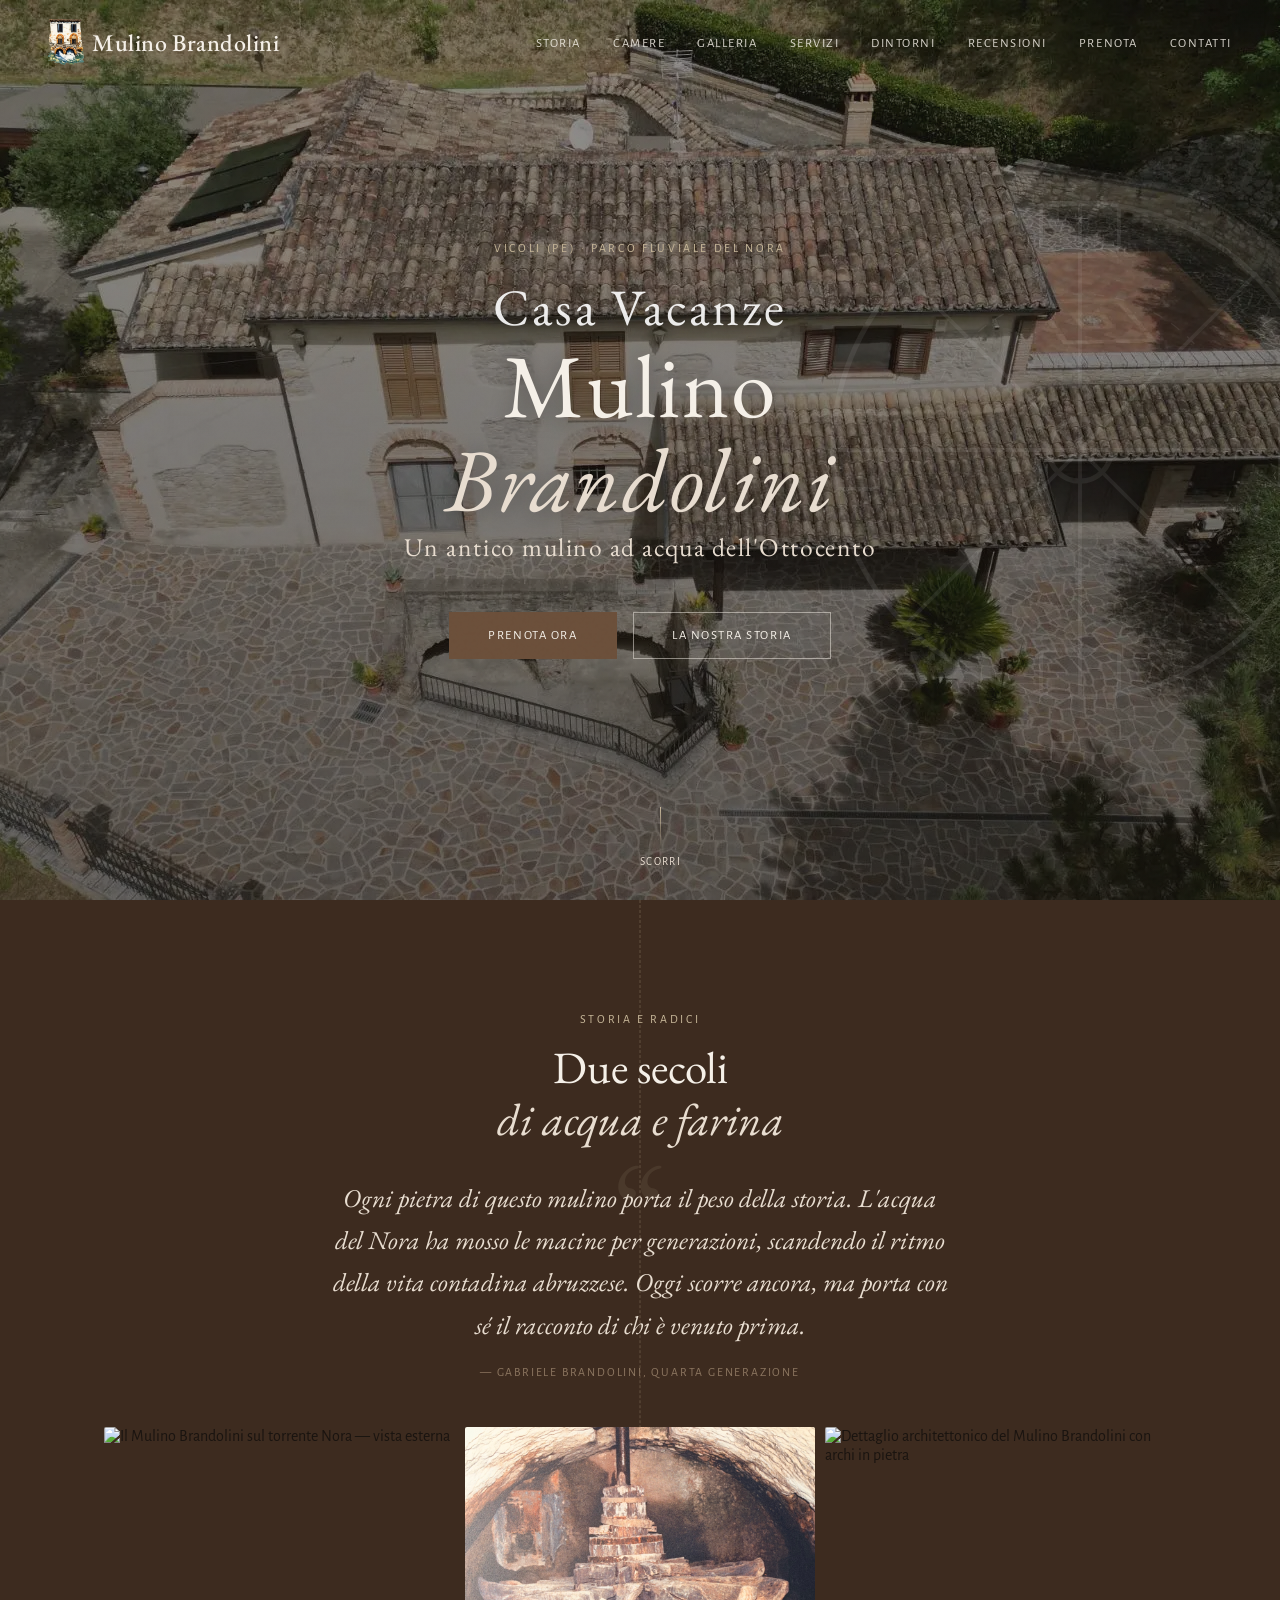
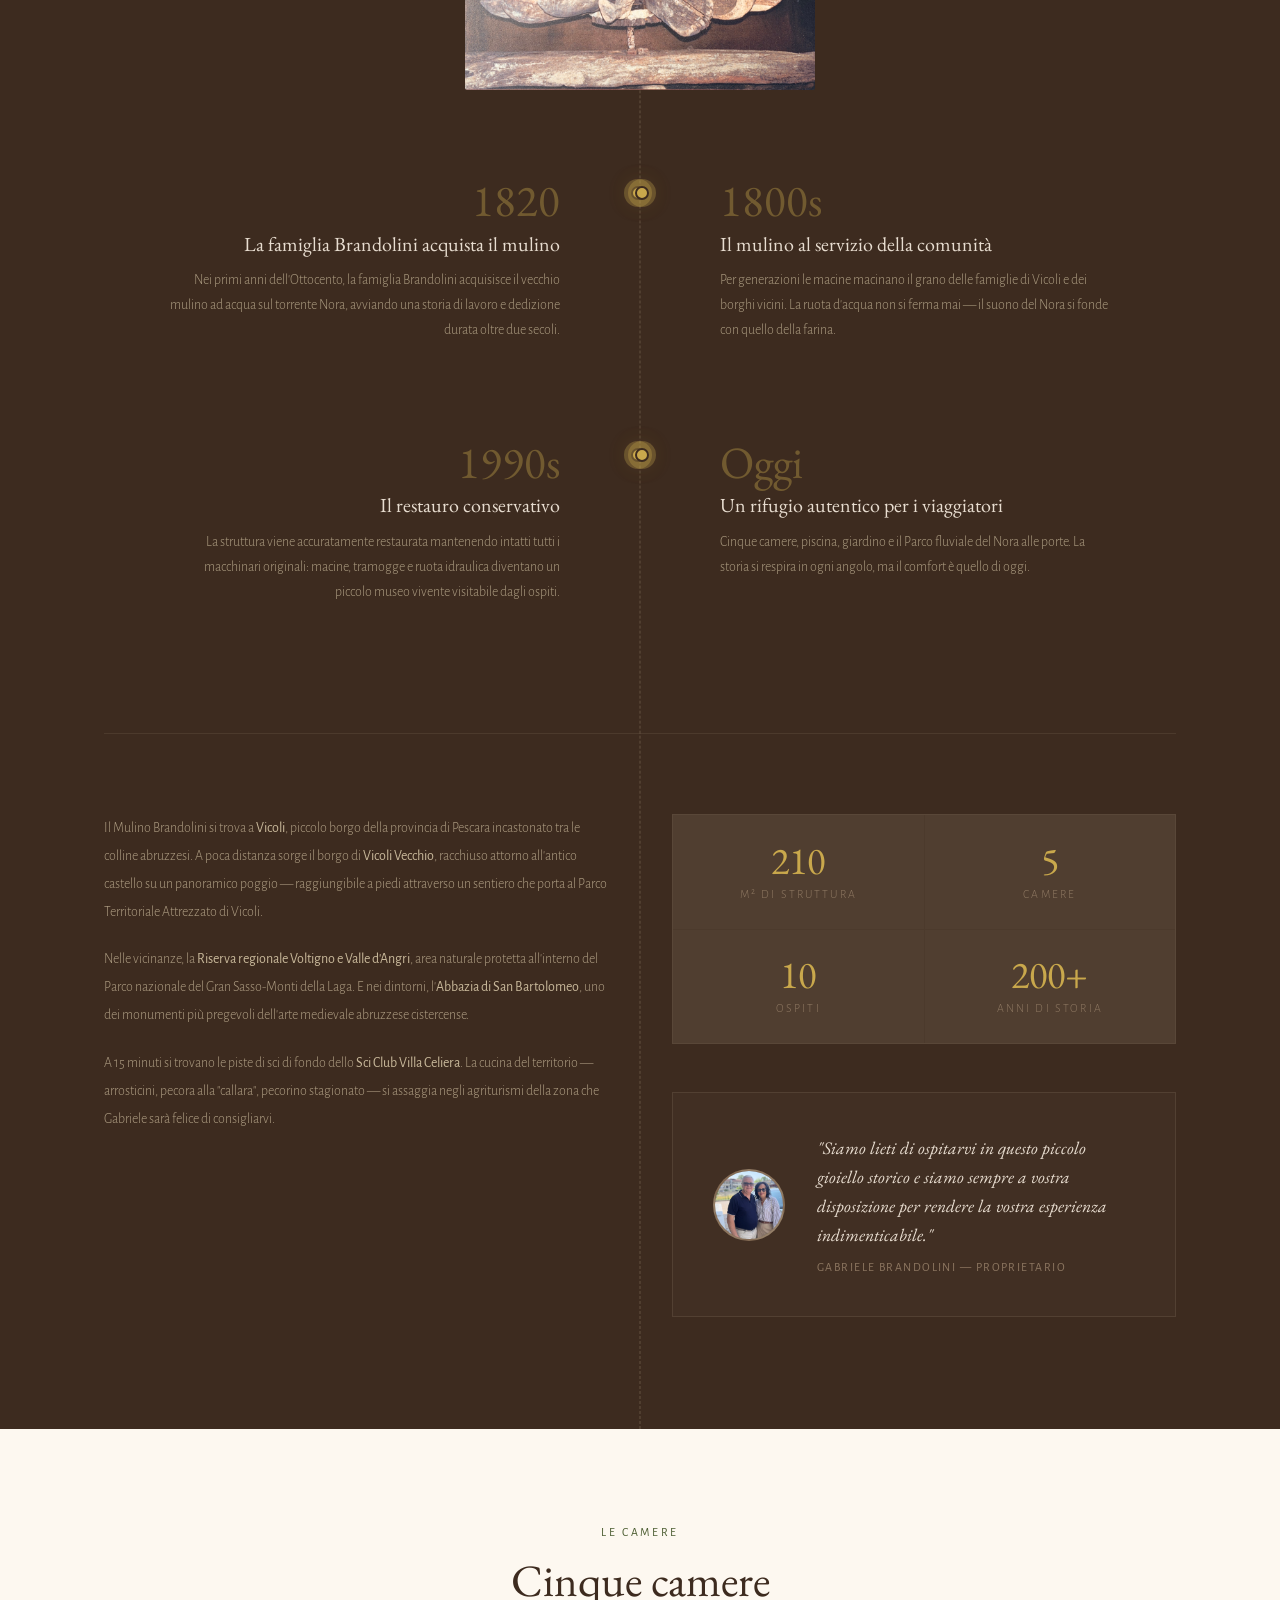
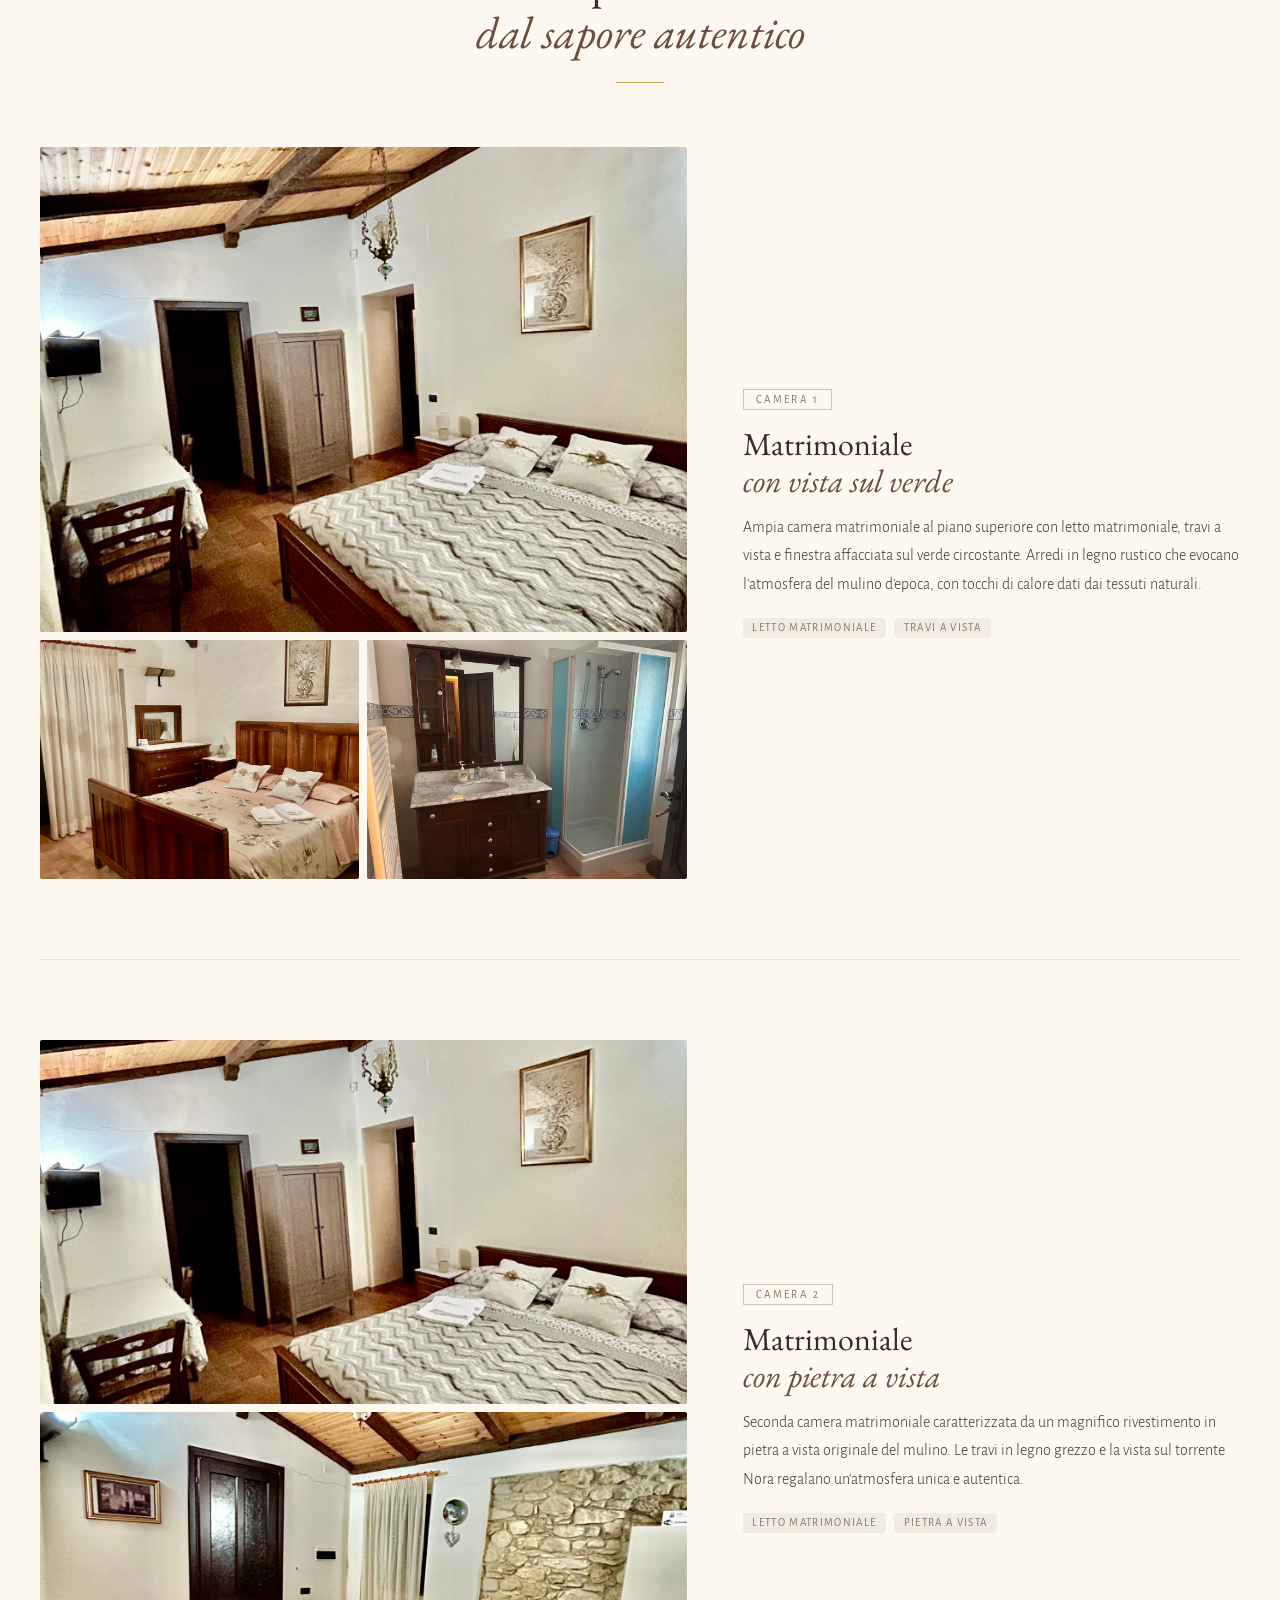
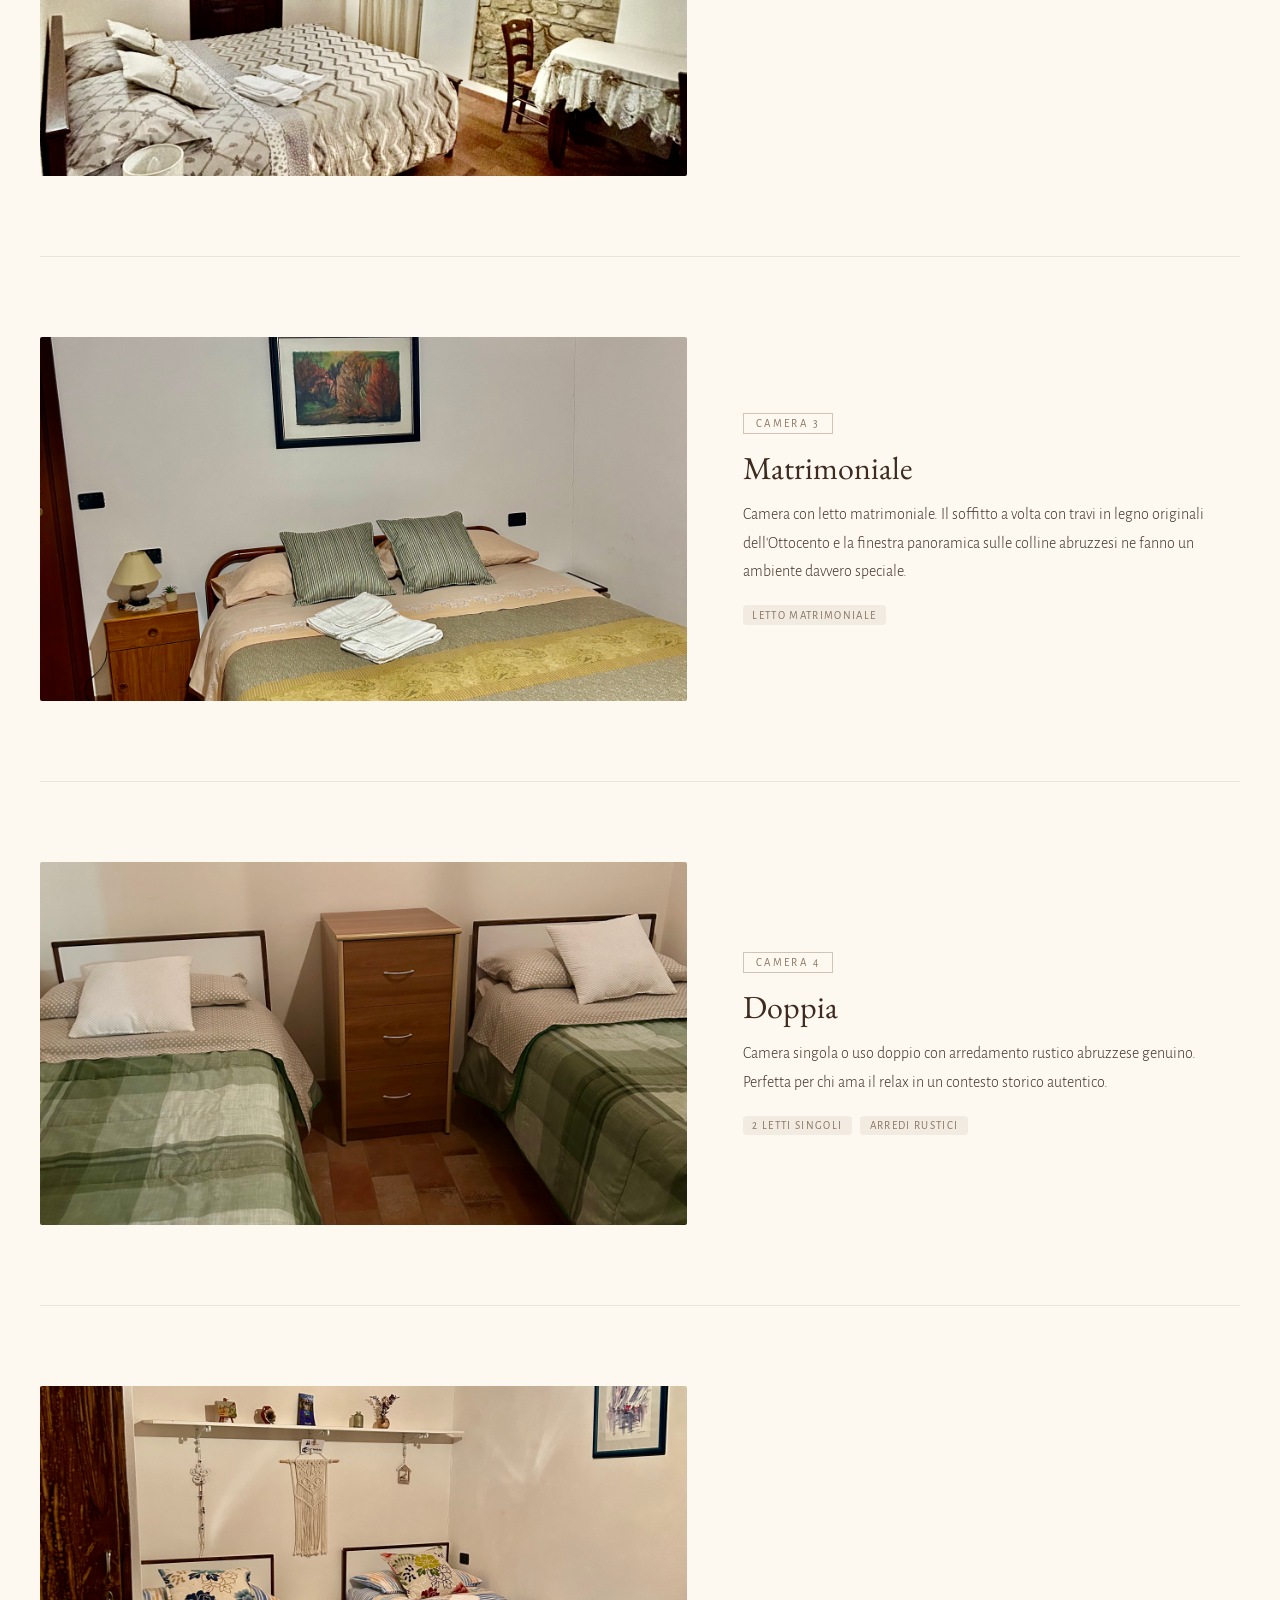
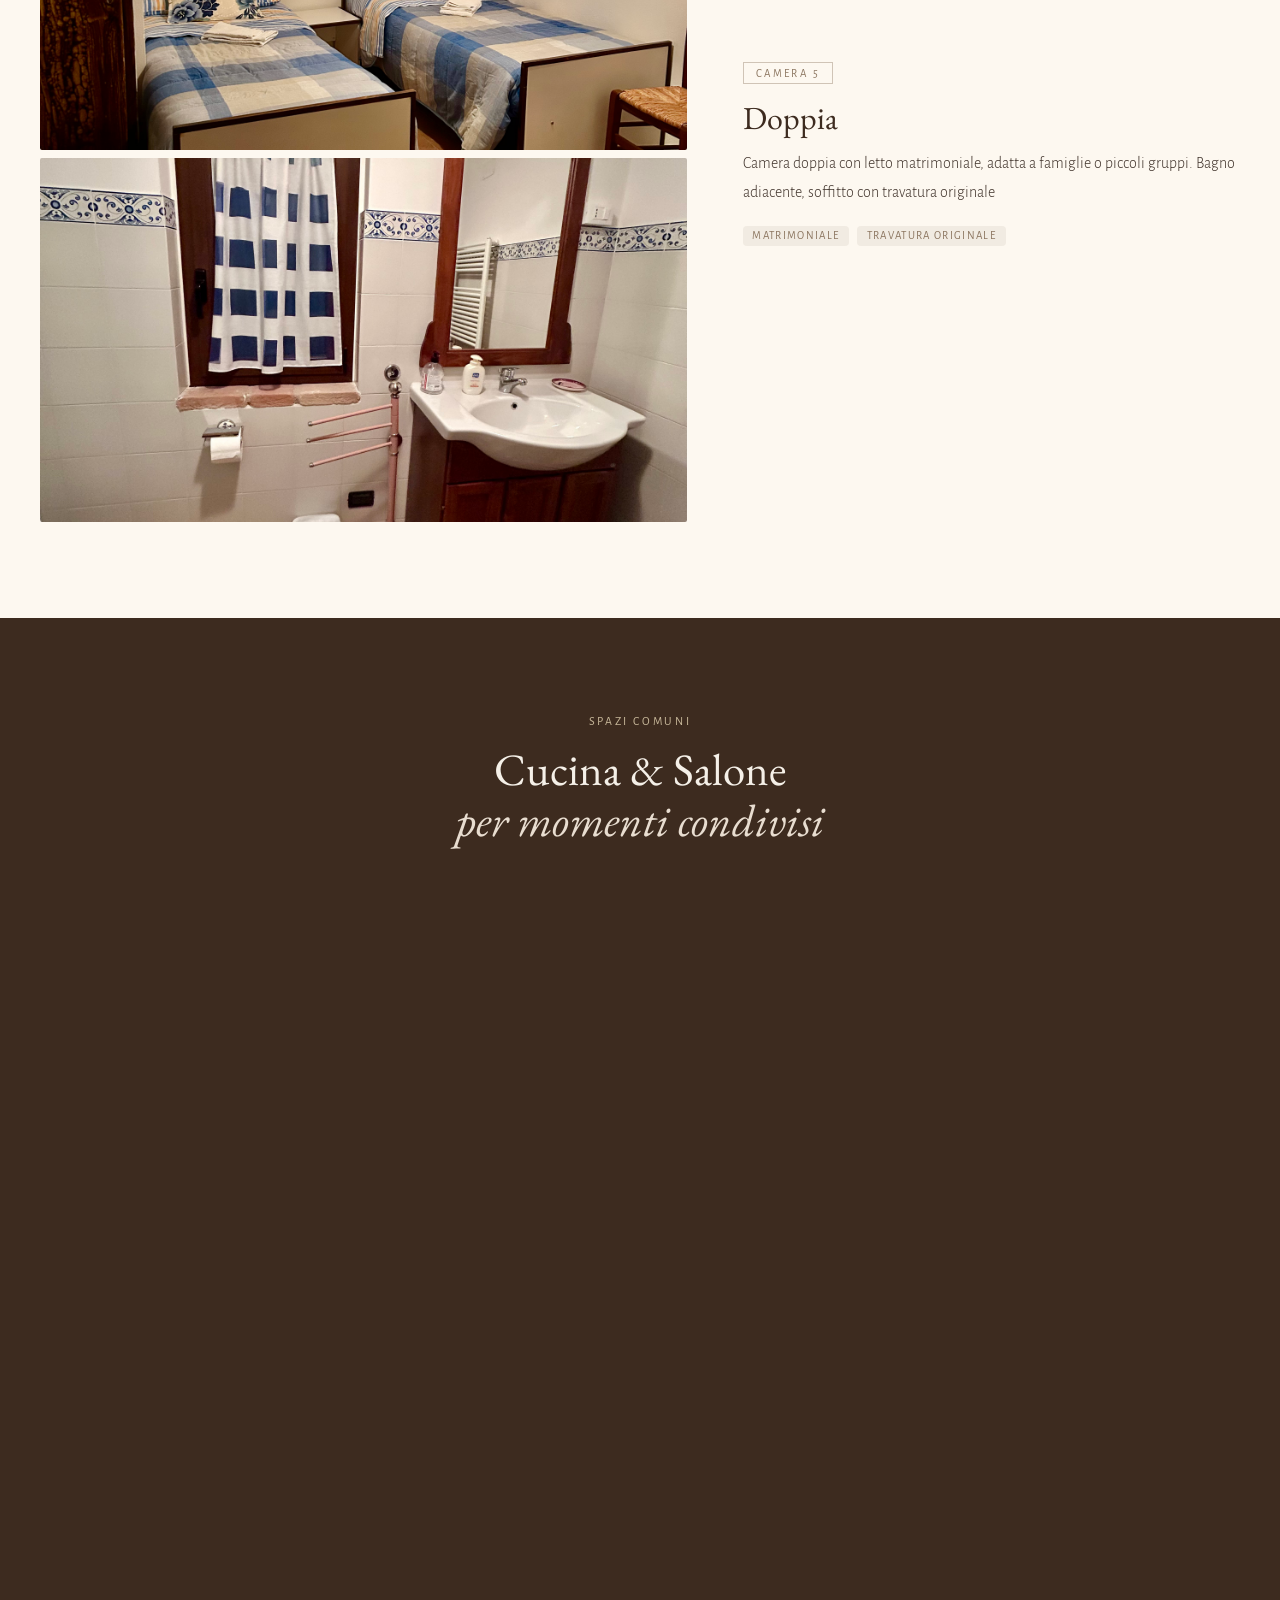
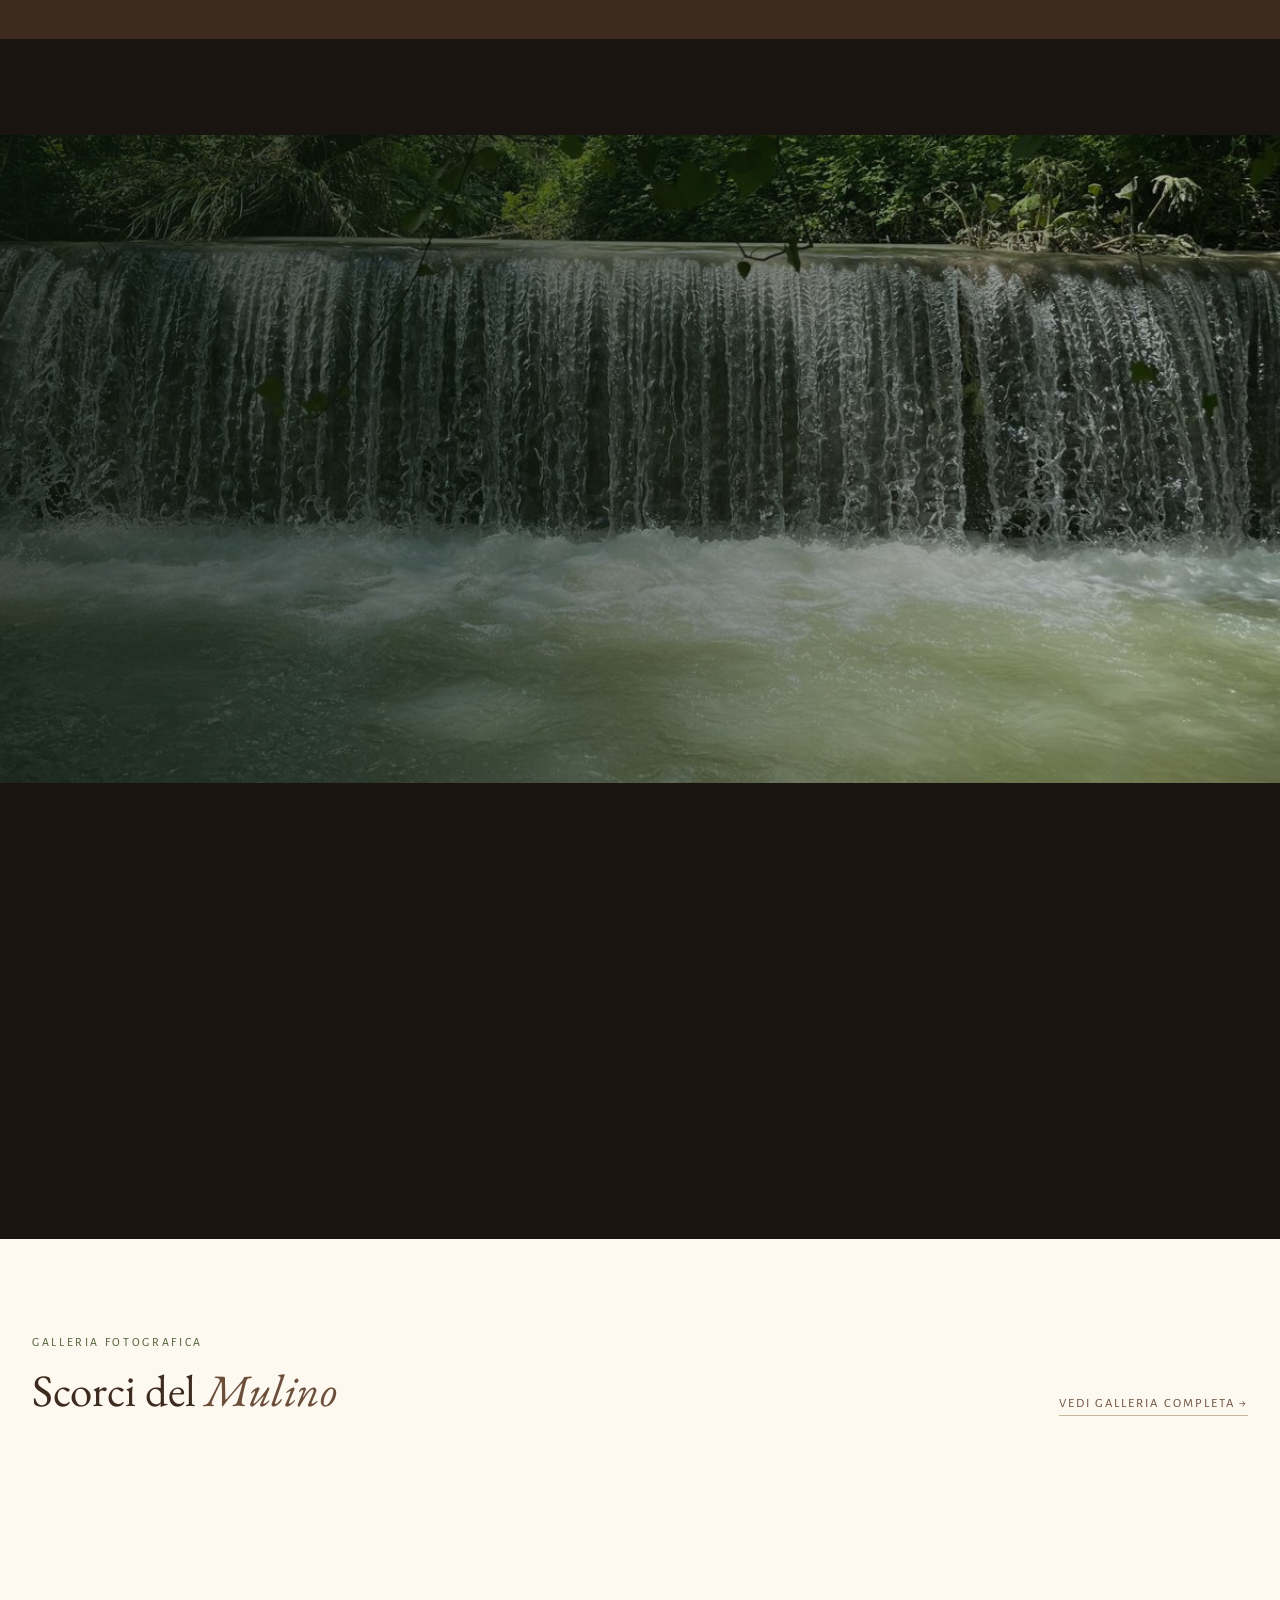
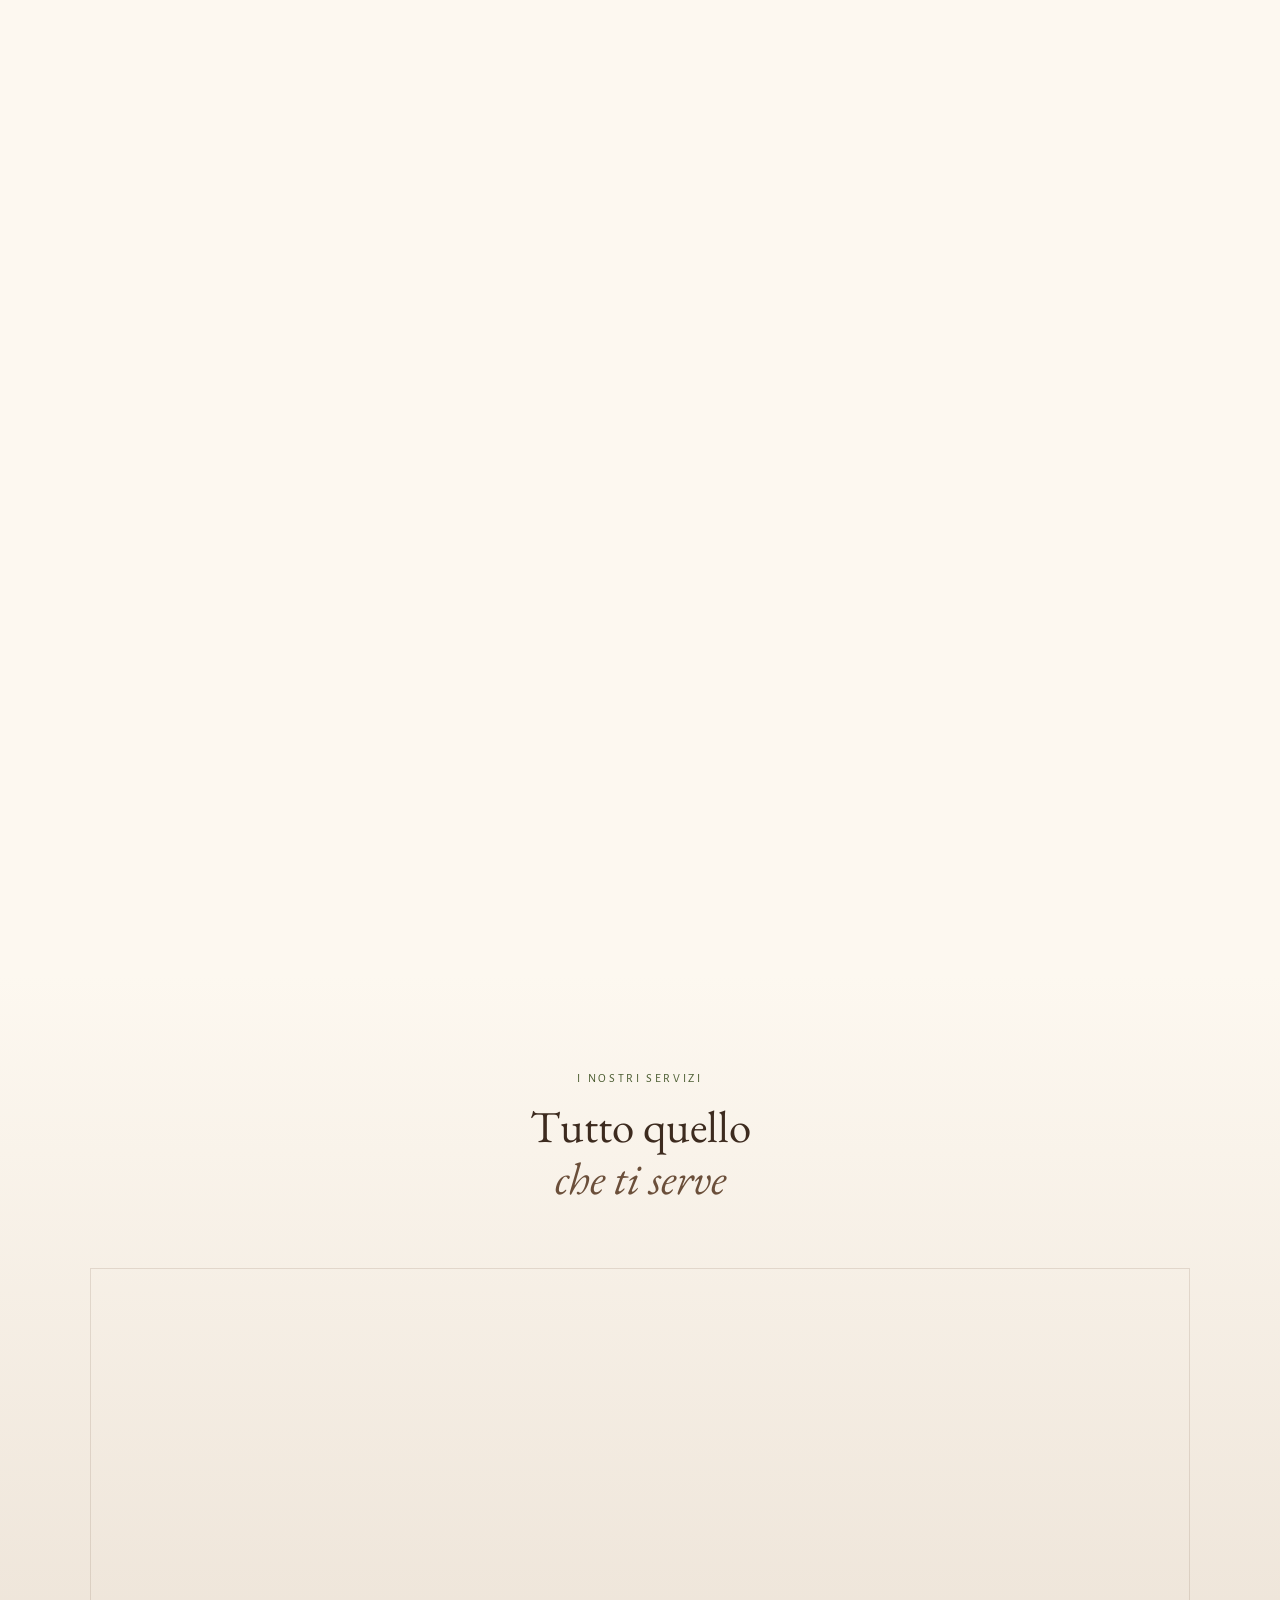
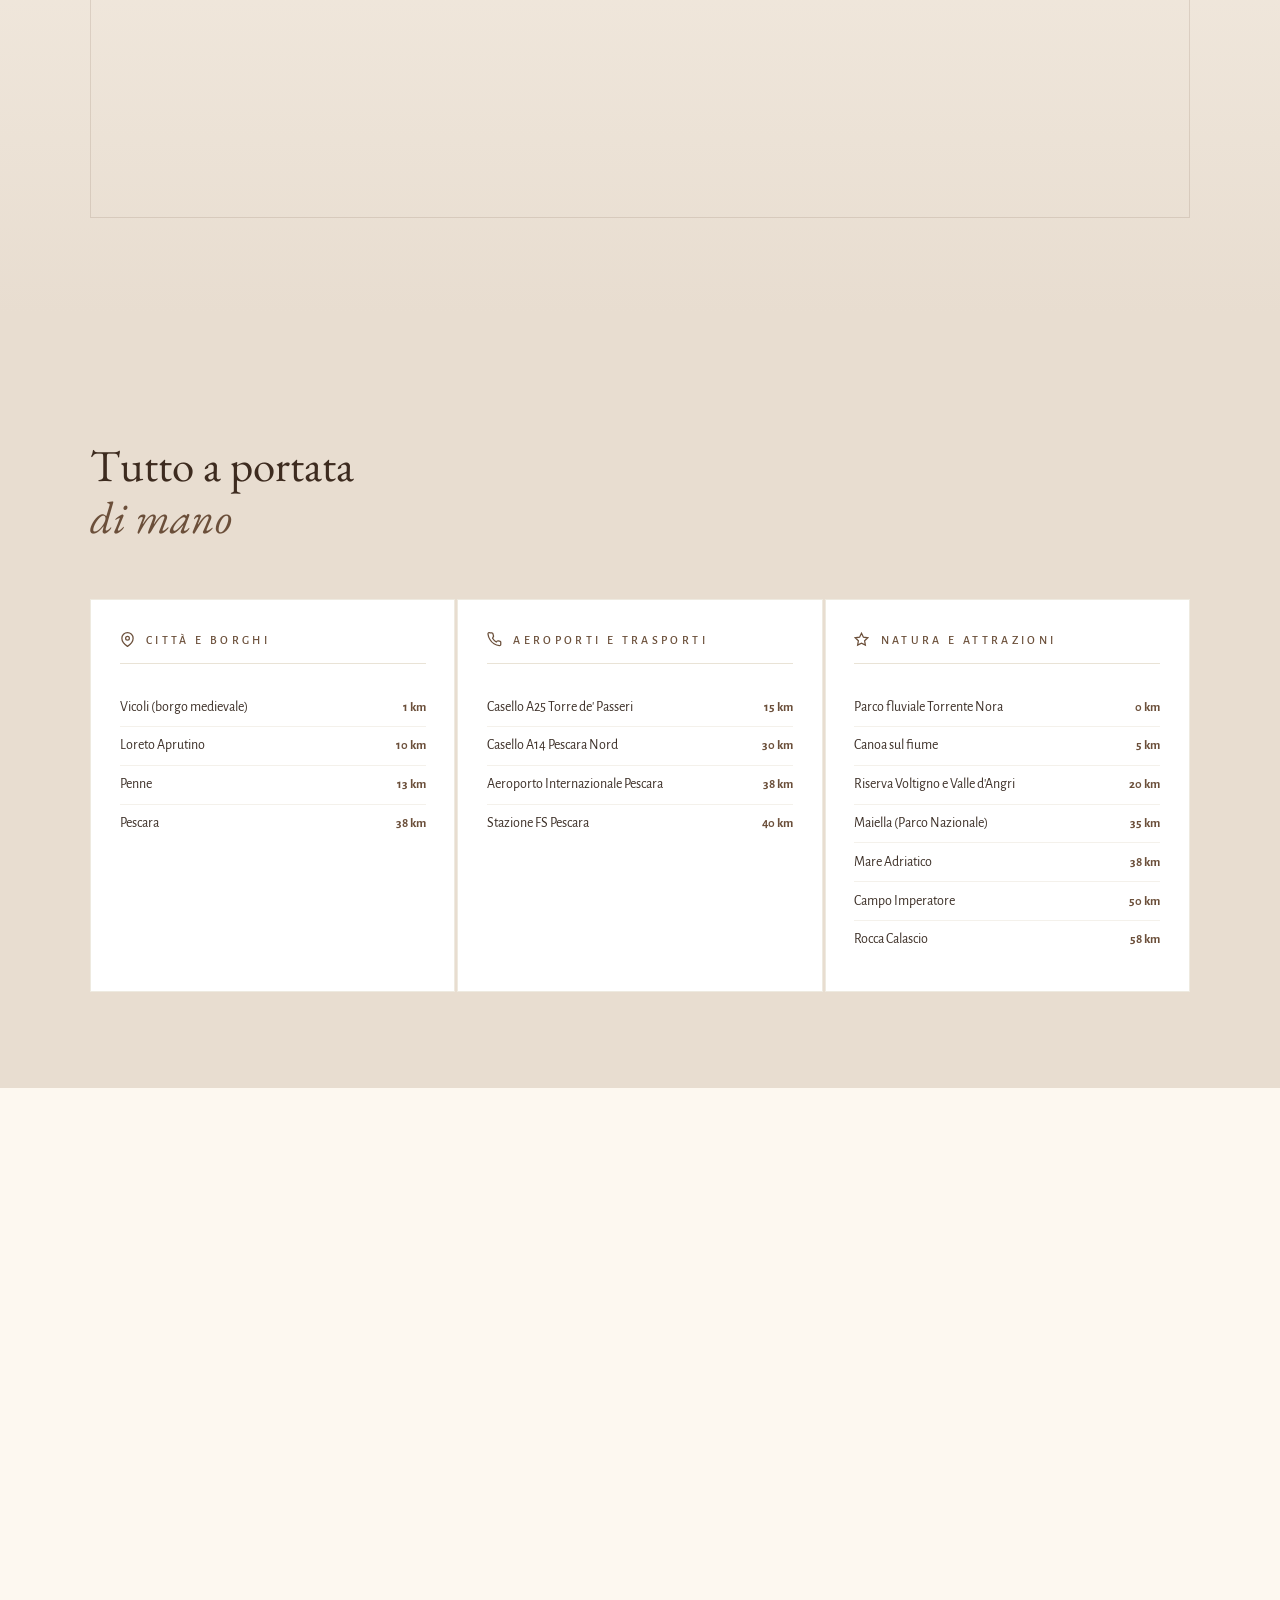
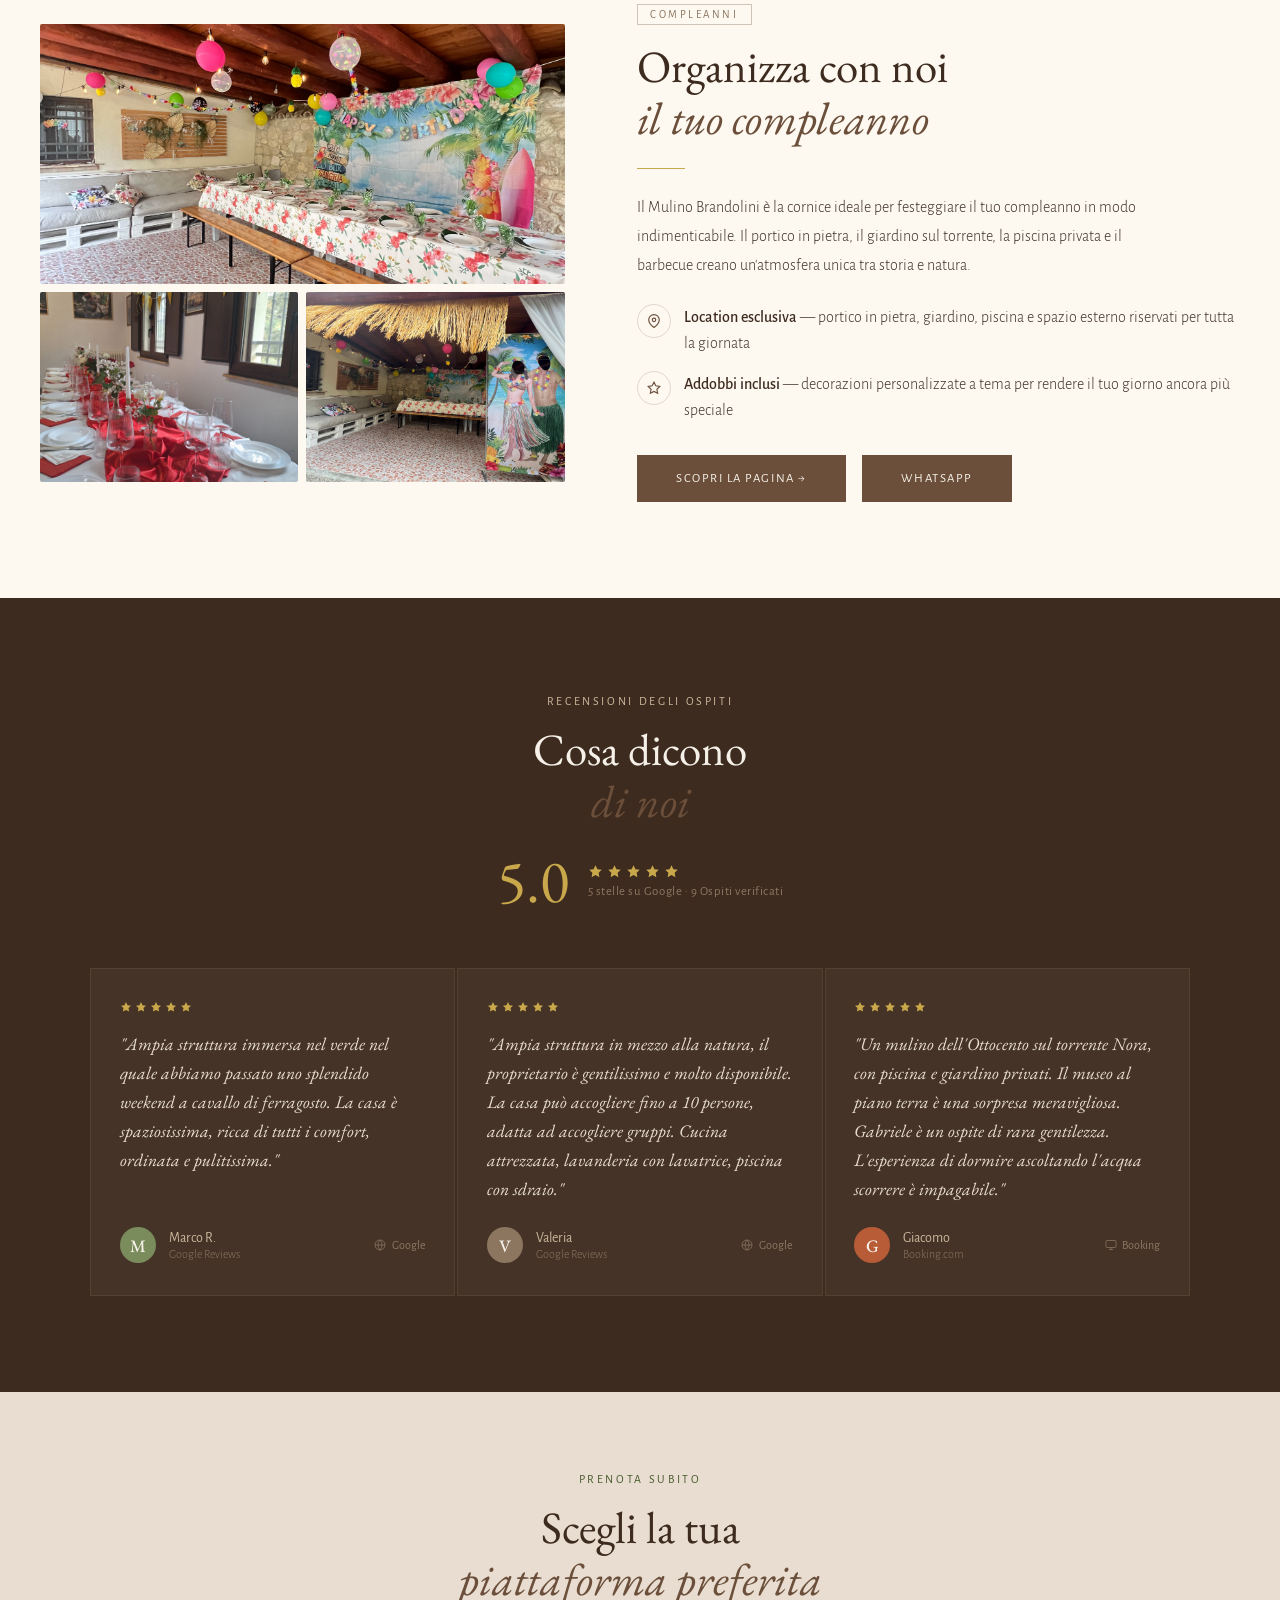
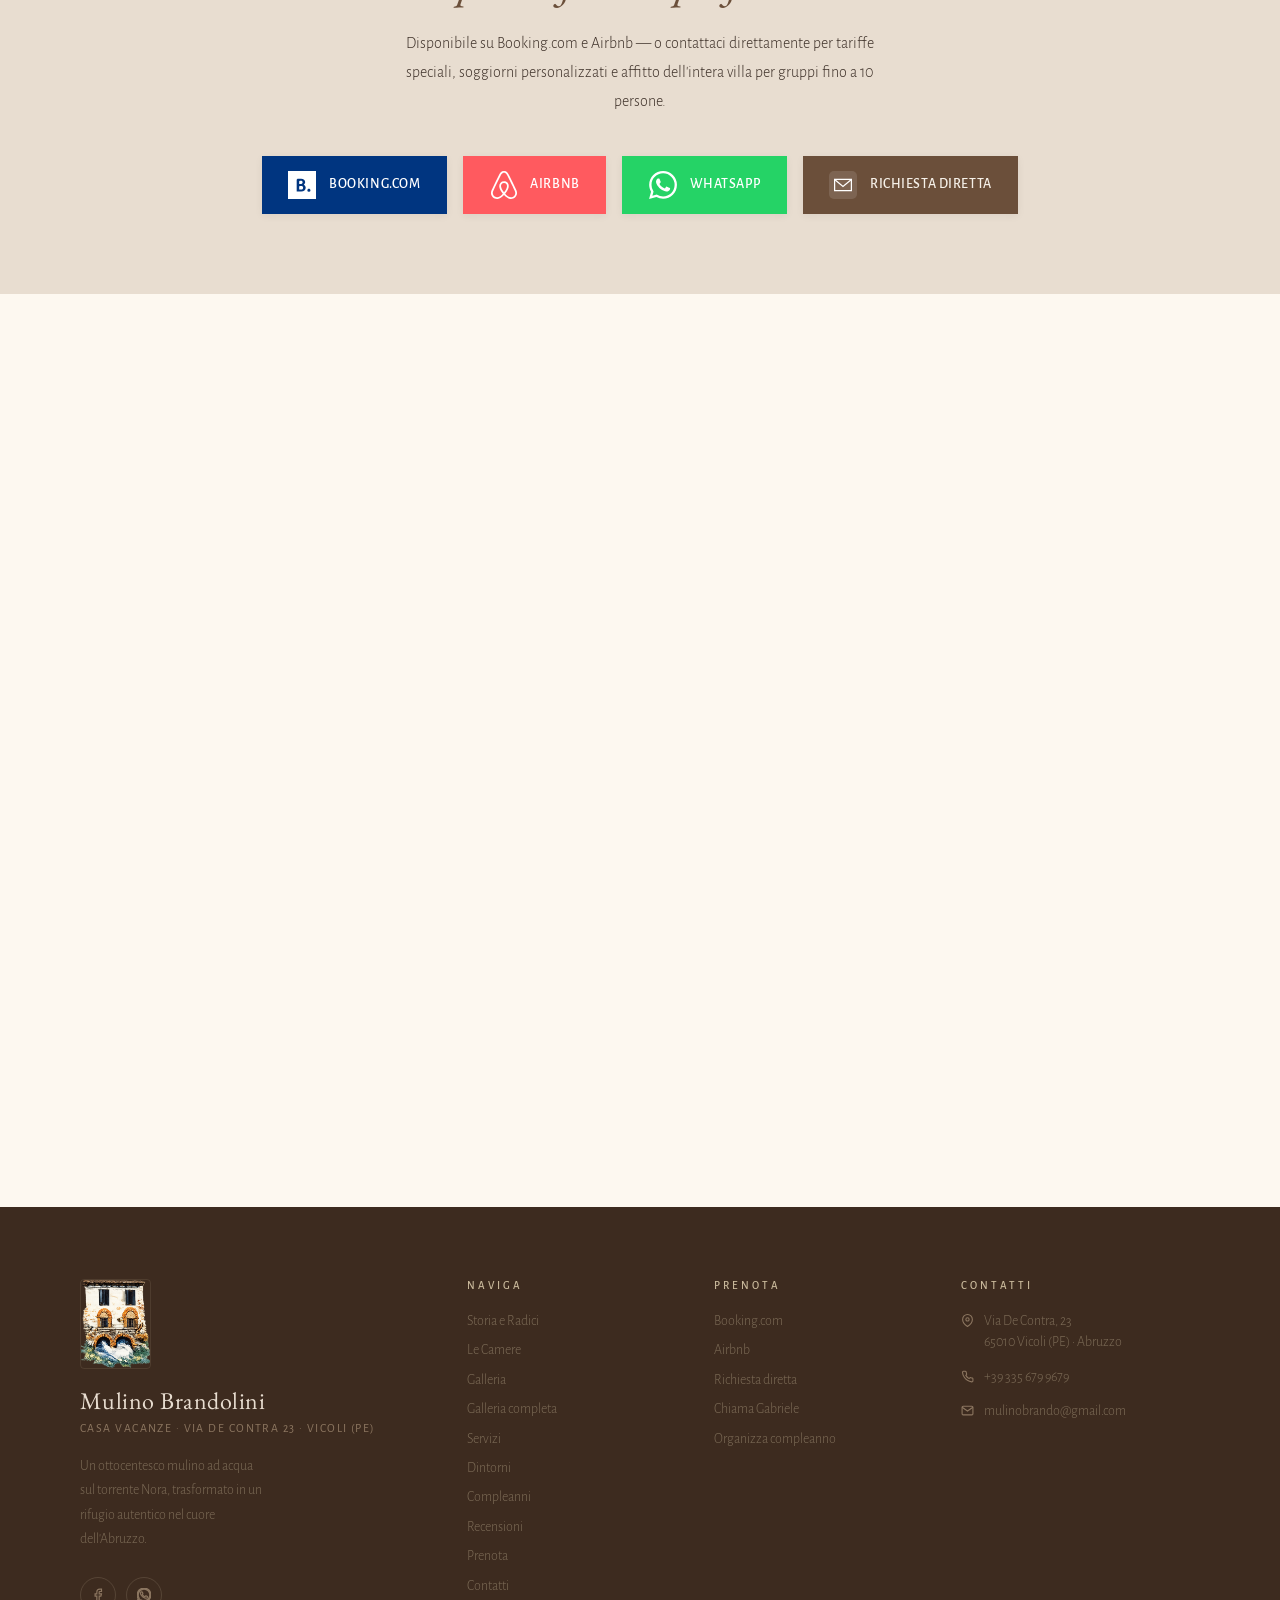
==== index.html @ 17c39df1 "responsive" ====
<!DOCTYPE html>
<html lang="it">
<head>
<meta charset="UTF-8">
<meta name="viewport" content="width=device-width, initial-scale=1.0">
<title>Casa Vacanze Mulino Brandolini — Vicoli (PE)</title>
<link rel="preconnect" href="https://fonts.googleapis.com">
<link rel="preconnect" href="https://fonts.gstatic.com" crossorigin>
<link href="https://fonts.googleapis.com/css2?family=EB+Garamond:ital,wght@0,400;0,500;0,600;1,400;1,500&family=Alegreya+Sans:ital,wght@0,300;0,400;0,500;1,300;1,400&display=swap" rel="stylesheet">
<link rel="preload" as="image" href="imgs/IMG_5306.JPG.webp" type="image/webp" fetchpriority="high">
<link rel="stylesheet" href="style.css">
<link rel="icon" href="imgs/favicon.ico" type="image/x-icon">
<style>
/* ── HERO TITLE ── */
.hero-title-top{display:block;font-size:clamp(2rem,4vw,3.5rem);font-weight:300;letter-spacing:.06em;color:rgba(255,255,255,.9);margin-bottom:.25rem;font-style:normal;line-height:1.1}

/* ── STORIA MULINO PHOTOS ── */
.storia-mulino-fotos{display:grid;grid-template-columns:1fr 1fr 1fr;gap:10px;margin:3rem 0 2.5rem}
.storia-mulino-item{overflow:hidden;border-radius:var(--radius-img);aspect-ratio:4/3}
.storia-mulino-item img{width:100%;height:100%;object-fit:cover;display:block;transition:transform var(--t-image) ease}
.storia-mulino-item:hover img{transform:scale(1.04)}
@media(max-width:700px){
  .storia-mulino-fotos{
    grid-template-columns:1fr 1fr;
  }

  .storia-mulino-item:first-child{
    grid-column:1 / -1;
  }
}

/* ── CAMERE SECTION ── */
.camere-section{background:var(--cream-warm);padding:var(--section-py) var(--section-px)}
.camere-inner{max-width:var(--inner-lg);margin:0 auto}
.camere-header{text-align:center;margin-bottom:4rem}
.camere-list{display:flex;flex-direction:column;gap:5rem}
.camera-card{display:grid;grid-template-columns:1.3fr 1fr;gap:3.5rem;align-items:center}
.camera-card:nth-child(even){direction:rtl}
.camera-card:nth-child(even)>*{direction:ltr}
.camera-photos-grid{display:grid;gap:8px}
.camera-photos-grid.single img{width:100%;aspect-ratio:16/9;object-fit:cover;display:block;border-radius:var(--radius-img)}
.camera-photos-grid.duo{grid-template-columns:1fr 1fr}
.camera-photos-grid.duo .cam-main{grid-column:1/-1;aspect-ratio:16/9}
.camera-photos-grid.duo .cam-sub{aspect-ratio:4/3}
.cam-photo{overflow:hidden;border-radius:var(--radius-img)}
.cam-photo img{width:100%;height:100%;object-fit:cover;display:block;transition:transform var(--t-image) ease}
.cam-photo:hover img{transform:scale(1.04)}
.camera-badge{display:inline-block;font-size:var(--text-micro);letter-spacing:.22em;text-transform:uppercase;color:var(--stone-dark);border:1px solid rgba(140,118,96,.4);padding:.2rem .75rem;margin-bottom:1rem}
.camera-name{font-family:var(--font-display);font-size:clamp(1.7rem,2.5vw,2.3rem);color:var(--earth-dark);margin-bottom:.4rem;font-weight:400;line-height:var(--leading-snug)}
.camera-name em{font-style:italic;color:var(--earth)}
.camera-desc{font-size:var(--text-body);color:var(--ink-soft);font-weight:300;line-height:var(--leading-relaxed);margin-top:.8rem}
.camera-feats{display:flex;flex-wrap:wrap;gap:.5rem;margin-top:1.2rem}
.camera-feat{font-size:var(--text-micro);letter-spacing:.12em;text-transform:uppercase;color:var(--stone-dark);padding:.2rem .6rem;background:rgba(140,118,96,.1);border-radius:var(--radius-sm)}
.camera-divider{border:none;border-top:1px solid rgba(140,118,96,.15);margin:0}
@media(max-width:900px){.camera-card{grid-template-columns:1fr;gap:2rem}.camera-card:nth-child(even){direction:ltr}}

/* ── SPAZI (CUCINA/SALONE) ── */
.spazi-section{background:var(--earth-dark);padding:var(--section-py) var(--section-px)}
.spazi-inner{max-width:var(--inner-lg);margin:0 auto}
.spazi-header{text-align:center;margin-bottom:3.5rem}
.spazi-header .section-label{color:var(--stone)}
.spazi-header .section-title{color:var(--cream)}
.spazi-header .section-title em{color:var(--stone-light)}
.spazi-grid{display:grid;grid-template-columns:1fr 1fr;gap:2rem}
.spazio-card{background:rgba(255,255,255,.04);border:1px solid rgba(200,184,154,.1);overflow:hidden}
.spazio-photo{overflow:hidden;aspect-ratio:4/3}
.spazio-photo img{width:100%;height:100%;object-fit:cover;display:block;transition:transform var(--t-image) ease}
.spazio-card:hover .spazio-photo img{transform:scale(1.04)}
.spazio-body{padding:2rem}
.spazio-title{font-family:var(--font-display);font-size:1.9rem;color:var(--cream);margin-bottom:.7rem;font-weight:400}
.spazio-desc{font-size:var(--text-body);color:var(--stone-light);font-weight:300;line-height:var(--leading-relaxed)}
@media(max-width:700px){.spazi-grid{grid-template-columns:1fr}}

/* ── NATURA NEW LAYOUT ── */
.natura-new-section{background:var(--ink);overflow:hidden;padding: var(--section-py) 0}
.natura-hero-wrap{position:relative;min-height:72vh;overflow:hidden;display:flex;align-items:center}
.natura-hero-bg{position:absolute;inset:0;width:100%;height:108%;top:-4%;object-fit:cover;transition:transform 12s ease}
.natura-hero-wrap.natura-zoomed .natura-hero-bg{transform:scale(1.06)}
.natura-hero-mask{position:absolute;inset:0;background:linear-gradient(105deg,rgba(10,20,10,.8) 0%,rgba(10,20,10,.55) 50%,rgba(10,20,10,.2) 100%)}
.natura-hero-content{position:relative;z-index:1;padding:0 var(--section-px);max-width:620px;margin-left:max(4rem,8%)}
.natura-hero-content .section-label{color:rgba(255,255,255,.6)}
.natura-hero-content .section-title{color:#fff}
.natura-hero-content .section-title em{color:rgba(200,220,190,.8)}
.natura-hero-content .divider{background:rgba(255,255,255,.28);margin:1.5rem 0}
.natura-hero-content .section-body{color:rgba(255,255,255,.82)}
.natura-tags-wrap{display:flex;flex-wrap:wrap;gap:.75rem;margin-top:2rem}
.natura-tag-n{font-size:var(--text-micro);letter-spacing:.2em;text-transform:uppercase;color:rgba(255,255,255,.65);border:1px solid rgba(255,255,255,.2);padding:.3rem .85rem;transition:border-color var(--t-base),color var(--t-base)}
.natura-tag-n:hover{color:#fff;border-color:rgba(255,255,255,.5)}
.natura-strip{display:grid;grid-template-columns:1.6fr 1fr 1fr;height:360px;gap:3px}
.natura-strip-item{overflow:hidden;position:relative}
.natura-strip-item img{width:100%;height:100%;object-fit:cover;display:block;transition:transform var(--t-image) ease,filter .5s ease}
.natura-strip-item::after{content:'';position:absolute;inset:0;background:rgba(10,20,10,.15);transition:background var(--t-slow)}
.natura-strip-item:hover img{transform:scale(1.07)}
.natura-strip-item:hover::after{background:rgba(10,20,10,0)}
@media(max-width:700px){.natura-strip{grid-template-columns:1fr;height:auto}.natura-strip-item{height:180px}}

/* ── EVENTI COMPLEANNI ── */
.compleanno-section{background:var(--cream-warm);padding:var(--section-py) var(--section-px)}
.compleanno-inner{max-width:var(--inner-lg);margin:0 auto;display:grid;grid-template-columns:1fr 1.15fr;gap:4.5rem;align-items:center}
.compleanno-photos{display:grid;grid-template-columns:1fr 1fr;grid-template-rows:260px 190px;gap:8px}
.compl-photo{overflow:hidden;border-radius:var(--radius-img)}
.compl-photo img{width:100%;height:100%;object-fit:cover;display:block;transition:transform var(--t-image) ease}
.compl-photo:hover img{transform:scale(1.05)}
.compl-photo--main{grid-column:1/-1}
.compl-photo--a,.compl-photo--b{}
.compleanno-tag{display:inline-block;font-size:var(--text-micro);letter-spacing:.22em;text-transform:uppercase;color:var(--stone-dark);border:1px solid rgba(140,118,96,.4);padding:.2rem .8rem;margin-bottom:1rem}
.compleanno-services{margin-top:1.5rem;display:flex;flex-direction:column;gap:.9rem}
.compl-service{display:flex;align-items:flex-start;gap:.85rem}
.compl-service-icon{width:34px;height:34px;border:1px solid rgba(140,118,96,.25);border-radius:var(--radius-full);display:flex;align-items:center;justify-content:center;flex-shrink:0;margin-top:.05rem}
.compl-service-icon svg{width:14px;height:14px;stroke:var(--earth);fill:none;stroke-width:2}
.compl-service-text{font-size:var(--text-body);color:var(--ink-soft);font-weight:300;line-height:var(--leading-normal)}
.compl-service-text strong{color:var(--earth-dark);font-weight:500}
@media(max-width:900px){.compleanno-inner{grid-template-columns:1fr;gap:2.5rem}}
@media(max-width:500px){.compleanno-photos{grid-template-rows:200px 150px}}

/* ── FEATURES GRID 4-col ── */
.features-grid-8{display:grid;grid-template-columns:repeat(4,1fr);gap:0;border:1px solid rgba(140,118,96,.2)}
.features-grid-8 .feature-item{border-right:1px solid rgba(140,118,96,.2)}
.features-grid-8 .feature-item:nth-child(4n){border-right:none}
.features-grid-8 .feature-item:nth-child(n+5){border-top:1px solid rgba(140,118,96,.2)}
@media(max-width:900px){.features-grid-8{grid-template-columns:repeat(2,1fr)}.features-grid-8 .feature-item:nth-child(2n){border-right:none}.features-grid-8 .feature-item:nth-child(n+3){border-top:1px solid rgba(140,118,96,.2)}.features-grid-8 .feature-item:nth-child(2){border-right:none}.features-grid-8 .feature-item:nth-child(4){border-right:none}}
@media(max-width:500px){.features-grid-8{grid-template-columns:1fr}.features-grid-8 .feature-item{border-right:none!important;border-top:none!important;border-bottom:1px solid rgba(140,118,96,.15)}.features-grid-8 .feature-item:last-child{border-bottom:none}}
</style>
</head>
<body>

<!-- TOAST NOTIFICATION -->
<div id="toastNotification" class="toast" role="alert" aria-live="polite">
  <div class="toast-icon">
    <svg viewBox="0 0 24 24" fill="none" stroke="currentColor" stroke-width="2.5" stroke-linecap="round" stroke-linejoin="round"><polyline points="20 6 9 17 4 12"/></svg>
  </div>
  <div class="toast-body">
    <strong class="toast-title"></strong>
    <span class="toast-msg"></span>
  </div>
  <button class="toast-close" aria-label="Chiudi">
    <svg viewBox="0 0 24 24" fill="none" stroke="currentColor" stroke-width="2" stroke-linecap="round"><line x1="18" y1="6" x2="6" y2="18"/><line x1="6" y1="6" x2="18" y2="18"/></svg>
  </button>
</div>

<!-- NAV -->
<nav id="nav">
  <a href="#" class="nav-logo" aria-label="Casa Vacanze Mulino Brandolini — homepage">
    <img src="imgs/logo_original.png" alt="Mulino Brandolini" class="nav-logo-img nav-logo-default">
    <img src="imgs/logo_original.png" alt="Mulino Brandolini" class="nav-logo-img nav-logo-scrolled">
    <span>Mulino Brandolini</span>
  </a>
  <ul class="nav-links" id="navLinks">
    <li><a href="#storia">Storia</a></li>
    <li><a href="#camere">Camere</a></li>
    <li><a href="#gallery">Galleria</a></li>
    <li><a href="#servizi">Servizi</a></li>
    <li><a href="#dintorni">Dintorni</a></li>
    <li><a href="#recensioni">Recensioni</a></li>
    <li><a href="#prenota">Prenota</a></li>
    <li><a href="#contatti">Contatti</a></li>
  </ul>
  <button class="burger" id="burger" aria-label="Menu" aria-expanded="false" aria-controls="navLinks">
    <span></span>
    <span></span>
    <span></span>
  </button>
</nav>

<!-- HERO -->
<section class="hero">
  <picture>
    <source srcset="imgs/IMG_5306.JPG.webp" type="image/webp">
    <img class="hero-img" src="imgs/IMG_5306.JPG.jpeg" alt="Vista aerea del Mulino Brandolini immerso nel verde delle colline abruzzesi" loading="eager" fetchpriority="high">
  </picture>
  <div class="hero-overlay"></div>
  <svg class="hero-wheel" viewBox="0 0 200 200" fill="none" xmlns="http://www.w3.org/2000/svg">
    <circle cx="100" cy="100" r="95" stroke="white" stroke-width="2"/>
    <circle cx="100" cy="100" r="12" stroke="white" stroke-width="2"/>
    <circle cx="100" cy="100" r="60" stroke="white" stroke-width="0.5" stroke-dasharray="4 4"/>
    <line x1="100" y1="5" x2="100" y2="195" stroke="white" stroke-width="1.5"/>
    <line x1="5" y1="100" x2="195" y2="100" stroke="white" stroke-width="1.5"/>
    <line x1="32" y1="32" x2="168" y2="168" stroke="white" stroke-width="1.5"/>
    <line x1="168" y1="32" x2="32" y2="168" stroke="white" stroke-width="1.5"/>
    <rect x="85" y="5" width="30" height="18" rx="2" stroke="white" stroke-width="1.5"/>
    <rect x="85" y="177" width="30" height="18" rx="2" stroke="white" stroke-width="1.5"/>
    <rect x="5" y="85" width="18" height="30" rx="2" stroke="white" stroke-width="1.5"/>
    <rect x="177" y="85" width="18" height="30" rx="2" stroke="white" stroke-width="1.5"/>
  </svg>
  <div class="hero-content">
    <p class="hero-eyebrow">Vicoli (PE) · Parco Fluviale del Nora</p>
    <h1 class="hero-title">
      <span class="hero-title-top">Casa Vacanze</span>
      Mulino<br><em>Brandolini</em>
    </h1>
    <p class="hero-subtitle">Un antico mulino ad acqua dell'Ottocento</p>
    <div class="hero-ctas">
      <a href="#prenota" class="btn-primary">Prenota ora</a>
      <a href="#storia" class="btn-outline">La nostra storia</a>
    </div>
  </div>
  <div class="scroll-hint"><div class="scroll-line"></div><span>Scorri</span></div>
</section>

<!-- STORIA E RADICI -->
<div id="storia" class="storia-section">
  <div class="storia-inner">
    <div class="storia-header fade-in">
      <p class="section-label">Storia e Radici</p>
      <h2 class="section-title">Due secoli<br><em>di acqua e farina</em></h2>
    </div>
    <div class="storia-quote fade-in">
      <p>Ogni pietra di questo mulino porta il peso della storia. L'acqua del Nora ha mosso le macine per generazioni, scandendo il ritmo della vita contadina abruzzese. Oggi scorre ancora, ma porta con sé il racconto di chi è venuto prima.</p>
      <cite>— Gabriele Brandolini, quarta generazione</cite>
    </div>
    <!-- Foto del mulino -->
    <div class="storia-mulino-fotos">
      <div class="storia-mulino-item fade-in">
        <img src="imgs/mulino_1.jpg" alt="Il Mulino Brandolini sul torrente Nora — vista esterna" loading="lazy">
      </div>
      <div class="storia-mulino-item fade-in fd1">
        <img src="imgs/mulino_2.jpg" alt="Facciata in pietra del Mulino Brandolini tra la vegetazione" loading="lazy">
      </div>
      <div class="storia-mulino-item fade-in fd2">
        <img src="imgs/mulino_3.jpg" alt="Dettaglio architettonico del Mulino Brandolini con archi in pietra" loading="lazy">
      </div>
    </div>
    <!-- Museum photos
    <div class="storia-museo">
      <div class="storia-museo-item">
        <picture>
          <source srcset="imgs/IMG_5310.JPG.webp" type="image/webp">
          <img src="imgs/IMG_5310.JPG.jpeg" alt="Macchinari originali del mulino ad acqua sotto volta in pietra dell'Ottocento" loading="lazy">
        </picture>
      </div>
      <div class="storia-museo-item">
        <picture>
          <source srcset="imgs/IMG_5311.JPG.webp" type="image/webp">
          <img src="imgs/IMG_5311.JPG.jpeg" alt="Macina in pietra originale con meccanismo in ferro del Mulino Brandolini" loading="lazy">
        </picture>
      </div>
    </div> -->
    <!-- Timeline -->
    <div class="storia-timeline">
      <div class="storia-node fade-in">
        <span class="storia-node-year">1820</span>
        <div class="storia-node-title">La famiglia Brandolini acquista il mulino</div>
        <p class="storia-node-text">Nei primi anni dell'Ottocento, la famiglia Brandolini acquisisce il vecchio mulino ad acqua sul torrente Nora, avviando una storia di lavoro e dedizione durata oltre due secoli.</p>
      </div>
      <div class="storia-node fade-in fd1">
        <span class="storia-node-year">1800s</span>
        <div class="storia-node-title">Il mulino al servizio della comunità</div>
        <p class="storia-node-text">Per generazioni le macine macinano il grano delle famiglie di Vicoli e dei borghi vicini. La ruota d'acqua non si ferma mai — il suono del Nora si fonde con quello della farina.</p>
      </div>
      <div class="storia-node fade-in fd2">
        <span class="storia-node-year">1990s</span>
        <div class="storia-node-title">Il restauro conservativo</div>
        <p class="storia-node-text">La struttura viene accuratamente restaurata mantenendo intatti tutti i macchinari originali: macine, tramogge e ruota idraulica diventano un piccolo museo vivente visitabile dagli ospiti.</p>
      </div>
      <div class="storia-node fade-in fd3">
        <span class="storia-node-year">Oggi</span>
        <div class="storia-node-title">Un rifugio autentico per i viaggiatori</div>
        <p class="storia-node-text">Cinque camere, piscina, giardino e il Parco fluviale del Nora alle porte. La storia si respira in ogni angolo, ma il comfort è quello di oggi.</p>
      </div>
    </div>
    <!-- Prose + facts -->
    <div class="storia-prose fade-in">
      <div class="storia-prose-text">
        <p>Il Mulino Brandolini si trova a <strong>Vicoli</strong>, piccolo borgo della provincia di Pescara incastonato tra le colline abruzzesi. A poca distanza sorge il borgo di <strong>Vicoli Vecchio</strong>, racchiuso attorno all'antico castello su un panoramico poggio — raggiungibile a piedi attraverso un sentiero che porta al Parco Territoriale Attrezzato di Vicoli.</p>
        <p>Nelle vicinanze, la <strong>Riserva regionale Voltigno e Valle d'Angri</strong>, area naturale protetta all'interno del Parco nazionale del Gran Sasso-Monti della Laga. E nei dintorni, l'<strong>Abbazia di San Bartolomeo</strong>, uno dei monumenti più pregevoli dell'arte medievale abruzzese cistercense.</p>
        <p>A 15 minuti si trovano le piste di sci di fondo dello <strong>Sci Club Villa Celiera</strong>. La cucina del territorio — arrosticini, pecora alla "callara", pecorino stagionato — si assaggia negli agriturismi della zona che Gabriele sarà felice di consigliarvi.</p>
      </div>
      <div>
        <div class="storia-facts">
          <div class="storia-fact"><span class="storia-fact-num">210</span><span class="storia-fact-label">m² di struttura</span></div>
          <div class="storia-fact"><span class="storia-fact-num">5</span><span class="storia-fact-label">camere</span></div>
          <div class="storia-fact"><span class="storia-fact-num">10</span><span class="storia-fact-label">ospiti</span></div>
          <div class="storia-fact"><span class="storia-fact-num">200+</span><span class="storia-fact-label">anni di storia</span></div>
        </div>
        <div class="storia-owner">
          <div class="storia-owner-avatar">
            <picture>
              <source srcset="imgs/IMG_5314.JPG.webp" type="image/webp">
              <img src="imgs/IMG_5314.JPG.jpeg" alt="Gabriele Brandolini, proprietario del Mulino Brandolini, con la famiglia" loading="lazy">
            </picture>
          </div>
          <div>
            <p class="storia-owner-quote">"Siamo lieti di ospitarvi in questo piccolo gioiello storico e siamo sempre a vostra disposizione per rendere la vostra esperienza indimenticabile."</p>
            <span class="storia-owner-name">Gabriele Brandolini — Proprietario</span>
          </div>
        </div>
      </div>
    </div>
  </div>
</div>

<!-- CAMERE -->
<section id="camere" class="camere-section">
  <div class="camere-inner">
    <div class="camere-header">
      <p class="section-label fade-in">Le Camere</p>
      <h2 class="section-title fade-in fd1">Cinque camere<br><em>dal sapore autentico</em></h2>
      <div class="divider fade-in fd2" style="margin:1.5rem auto 0;max-width:60px"></div>
    </div>
    <div class="camere-list">

      <!-- Camera 1 — Matrimoniale -->
      <div class="camera-card fade-in">
        <div class="camera-photos-grid duo">
          <div class="cam-photo cam-main" style="aspect-ratio:4/3;overflow:hidden;border-radius:var(--radius-img)">
            <img src="imgs/camera_2_1.jpg" alt="Camera 1 — bagno e dettagli" loading="lazy" style="width:100%;height:100%;object-fit:cover;display:block">
          </div>
          <div class="cam-photo cam-sub">
            <img src="imgs/camera_1_2.jpg" alt="Dettaglio camera 1 matrimoniale del Mulino Brandolini" loading="lazy">
          </div>
          <div class="cam-photo cam-sub">
            <img src="imgs/camera_1_1.jpg" alt="Camera 1 matrimoniale del Mulino Brandolini con travi in legno" loading="lazy">
          </div>
        </div>
        <div>
          <span class="camera-badge">Camera 1</span>
          <h3 class="camera-name">Matrimoniale<br><em>con vista sul verde</em></h3>
          <p class="camera-desc">Ampia camera matrimoniale al piano superiore con letto matrimoniale, travi a vista e finestra affacciata sul verde circostante. Arredi in legno rustico che evocano l'atmosfera del mulino d'epoca, con tocchi di calore dati dai tessuti naturali.</p>
          <div class="camera-feats">
            <span class="camera-feat">Letto matrimoniale</span>
            <span class="camera-feat">Travi a vista</span>
          </div>
        </div>
      </div>

      <hr class="camera-divider">

      <!-- Camera 2 — Matrimoniale -->
      <div class="camera-card fade-in">
        <div class="camera-photos-grid duo">
          <div class="cam-photo cam-main">
            <img src="imgs/camera_2_1.jpg" alt="Camera 2 matrimoniale del Mulino Brandolini con muro in pietra" loading="lazy">
          </div>
          <div class="cam-photo cam-main">
            <img src="imgs/camera_2_2.jpg" alt="Dettaglio camera 2 — pietra a vista e arredi rustici" loading="lazy">
          </div>
        </div>
        <div>
          <span class="camera-badge">Camera 2</span>
          <h3 class="camera-name">Matrimoniale<br><em>con pietra a vista</em></h3>
          <p class="camera-desc">Seconda camera matrimoniale caratterizzata da un magnifico rivestimento in pietra a vista originale del mulino. Le travi in legno grezzo e la vista sul torrente Nora regalano un'atmosfera unica e autentica.</p>
          <div class="camera-feats">
            <span class="camera-feat">Letto matrimoniale</span>
            <span class="camera-feat">Pietra a vista</span>
          </div>
        </div>
      </div>

      <hr class="camera-divider">

      <!-- Camera 3 -->
      <div class="camera-card fade-in">
        <div class="camera-photos-grid single">
          <img src="imgs/camera_3_1.jpg" alt="Camera 3 del Mulino Brandolini con letto e soffitto in legno" loading="lazy">
        </div>
        <div>
          <span class="camera-badge">Camera 3</span>
          <h3 class="camera-name">Matrimoniale</h3>
          <p class="camera-desc">Camera con letto matrimoniale. Il soffitto a volta con travi in legno originali dell'Ottocento e la finestra panoramica sulle colline abruzzesi ne fanno un ambiente davvero speciale.</p>
          <div class="camera-feats">
            <span class="camera-feat">Letto matrimoniale</span>
          </div>
        </div>
      </div>

      <hr class="camera-divider">

      <!-- Camera 4 -->
      <div class="camera-card fade-in">
        <div class="camera-photos-grid single">
          <img src="imgs/camera_4_1.jpg" alt="Camera 4 del Mulino Brandolini con arredamento rustico abruzzese" loading="lazy">
        </div>
        <div>
          <span class="camera-badge">Camera 4</span>
          <h3 class="camera-name">Doppia</h3>
          <p class="camera-desc">Camera singola o uso doppio con arredamento rustico abruzzese genuino. Perfetta per chi ama il relax in un contesto storico autentico.</p>
          <div class="camera-feats">
            <span class="camera-feat">2 Letti singoli</span>
            <span class="camera-feat">Arredi rustici</span>
          </div>
        </div>
      </div>

      <hr class="camera-divider">

      <!-- Camera 5 -->
      <div class="camera-card fade-in">
        <div class="camera-photos-grid duo">
          <div class="cam-photo cam-main">
            <img src="imgs/camera_5_1.jpg" alt="Camera 5 del Mulino Brandolini — camera familiare con travatura originale" loading="lazy">
          </div>
          <div class="cam-photo cam-main">
            <img src="imgs/camera_5_2.jpg" alt="Dettaglio camera 5 — letto e finestra sul parco fluviale" loading="lazy">
          </div>
        </div>
        <div>
          <span class="camera-badge">Camera 5</span>
          <h3 class="camera-name">Doppia</h3>
          <p class="camera-desc">Camera doppia con letto matrimoniale, adatta a famiglie o piccoli gruppi. Bagno adiacente, soffitto con travatura originale</p>
          <div class="camera-feats">
            <span class="camera-feat">Matrimoniale</span>
            <span class="camera-feat">Travatura originale</span>
          </div>
        </div>
      </div>

    </div>
  </div>
</section>

<!-- CUCINA / SALONE -->
<section id="spazi" class="spazi-section">
  <div class="spazi-inner">
    <div class="spazi-header">
      <p class="section-label fade-in">Spazi Comuni</p>
      <h2 class="section-title fade-in fd1">Cucina &amp; Salone<br><em>per momenti condivisi</em></h2>
    </div>
    <div class="spazi-grid">
      <div class="spazio-card fade-in">
        <div class="spazio-photo">
          <img src="imgs/cucina_1.jpg" alt="Cucina comune del Mulino Brandolini completamente attrezzata" loading="lazy">
        </div>
        <div class="spazio-body">
          <h3 class="spazio-title">Cucina Comune</h3>
          <p class="spazio-desc">Cucina completamente attrezzata con piano cottura, forno e tutto il necessario per preparare i piatti della tradizione abruzzese. Il camino a legna crea l'atmosfera giusta per le serate invernali più fredde.</p>
        </div>
      </div>
      <div class="spazio-card fade-in fd1">
        <div class="spazio-photo">
          <img src="imgs/saloon_1.jpg" alt="Salone comune del Mulino Brandolini con camino in pietra" loading="lazy">
        </div>
        <div class="spazio-body">
          <h3 class="spazio-title">Salone</h3>
          <p class="spazio-desc">Grande salone con tavolo da pranzo per tutti gli ospiti, zona relax e TV. Il caminetto in pietra originale è il cuore della vita comune, ideale per le riunioni serali davanti al fuoco dopo una giornata all'aria aperta.</p>
        </div>
      </div>
    </div>
  </div>
</section>

<!-- NATURA -->
<section class="natura-new-section">
  <div class="natura-hero-wrap" id="naturaHeroWrap">
    <img class="natura-hero-bg" src="imgs/natura_main.jpeg" alt="Parco Fluviale del Nora — paesaggio incontaminato tra boschi e acque cristalline" loading="lazy">
    <div class="natura-hero-mask"></div>
    <div class="natura-hero-content fade-in">
      <p class="section-label">Il Territorio</p>
      <h2 class="section-title fd1">Acque cristalline<br><em>tra boschi e vallate</em></h2>
      <div class="divider fd2"></div>
      <p class="section-body fd2">Il Mulino Brandolini sorge sulla sponda del torrente Nora, nel cuore del Parco Fluviale che ne porta il nome. Qui l'acqua scorre limpida tra salici e pioppi secolari, creando cascate naturali e pozze cristalline che invitano alla contemplazione e al silenzio.</p>
      <p class="section-body fd3" style="margin-top:.8rem">Il paesaggio circostante alterna boschi fitti a panorami aperti sulle colline abruzzesi, con sentieri naturalistici che partono direttamente dalla struttura.</p>
      <div class="natura-tags-wrap fd3">
        <span class="natura-tag-n">Parco Fluviale del Nora</span>
        <span class="natura-tag-n">Torrente Nora</span>
        <span class="natura-tag-n">Sentieri naturalistici</span>
        <span class="natura-tag-n">Fauna e flora</span>
      </div>
    </div>
  </div>
  <div class="natura-strip">
    <div class="natura-strip-item fade-in">
      <img src="imgs/natura_1.jpg" alt="Cascata naturale sul torrente Nora nel Parco Fluviale" loading="lazy">
    </div>
    <div class="natura-strip-item fade-in fd1">
      <img src="imgs/rocca_calascio_1.jpeg" alt="Rocca Calascio — borgo medievale tra le montagne abruzzesi" loading="lazy">
    </div>
    <div class="natura-strip-item fade-in fd2">
      <img src="imgs/natura_2.jpg" alt="Sentiero immerso nel bosco del Parco Fluviale del Nora" loading="lazy">
    </div>
  </div>
</section>

<!-- GALLERY / SCORCI DEL MULINO -->
<section id="gallery" class="gallery-section">
  <div class="gallery-inner">
    <div class="gallery-header">
      <div>
        <p class="section-label">Galleria fotografica</p>
        <h2 class="section-title" style="margin-bottom:0">Scorci del <em>Mulino</em></h2>
      </div>
      <a href="galleria.html" class="gallery-all-link">Vedi galleria completa →</a>
    </div>
    <div class="gallery-grid fade-in">

      <!-- Piscina -->
      <div class="gallery-item gi1">
        <picture>
          <source srcset="imgs/IMG_7047.webp" type="image/webp">
          <img src="imgs/IMG_7047.jpg" alt="Piscina privata del Mulino Brandolini con frutta fresca e drinks in una giornata d'estate" loading="lazy">
        </picture>
        <div class="gallery-label">Piscina privata · Relax estivo</div>
      </div>

      <!-- Grigliata / arrosticini -->
      <div class="gallery-item gi2">
        <picture>
          <img src="imgs/barbecue_1.jpeg" alt="Arrosticini abruzzesi alla brace nel cortile del Mulino Brandolini" loading="lazy">
        </picture>
        <div class="gallery-label">Barbecue · Arrosticini</div>
      </div>

      <!-- Vista aerea -->
      <div class="gallery-item gi3">
        <picture>
          <source srcset="imgs/IMG_5306.JPG.webp" type="image/webp">
          <img src="imgs/IMG_5306.JPG.jpeg" alt="Vista aerea del Mulino Brandolini immerso nel verde delle colline abruzzesi" loading="lazy">
        </picture>
        <div class="gallery-label">Esterno · Vista panoramica</div>
      </div>

      <!-- Barbecue 1 -->
      <div class="gallery-item gi4">
        <picture>
          <source srcset="imgs/IMG_5296.webp" type="image/webp">
          <img src="imgs/IMG_5296.PNG" alt="Barbecue con canalina per arrosticini al Mulino Brandolini" loading="lazy">
        </picture>
        <div class="gallery-label">Arrosticini abruzzesi</div>
      </div>

      <!-- Barbecue 2 -->
      <div class="gallery-item gi5">
        <img src="imgs/barbecue_2.jpg" alt="Grigliata serale con il barbecue del Mulino Brandolini" loading="lazy">
        <div class="gallery-label">Barbecue · Serata estiva</div>
      </div>

      <!-- Compleanno -->
      <div class="gallery-item gi6">
        <img src="imgs/party_1.jpg" alt="Festa di compleanno al Mulino Brandolini con addobbi e tavola imbandita" loading="lazy">
        <div class="gallery-label">Compleanni · Addobbi</div>
      </div>

    </div>
    <div class="gallery-cta fade-in">
      <a href="galleria.html" class="btn-outline-dark">Sfoglia la galleria completa — tutte le foto →</a>
    </div>
  </div>
</section>

<!-- SERVIZI -->
<div id="servizi" class="features-section">
  <div class="features-inner">
    <div class="features-header">
      <p class="section-label">I nostri servizi</p>
      <h2 class="section-title">Tutto quello<br><em>che ti serve</em></h2>
    </div>
    <div class="features-grid-8">
      <div class="feature-item fade-in">
        <div class="feature-icon-wrap"><svg viewBox="0 0 24 24"><polygon points="12 2 2 7 12 12 22 7 12 2"/><polyline points="2 17 12 22 22 17"/><polyline points="2 12 12 17 22 12"/></svg></div>
        <div class="feature-title">Museo del mulino</div>
        <div class="feature-desc">Macine, tramogge e ruota d'acqua originali dell'Ottocento visitabili al piano terra</div>
      </div>
      <div class="feature-item fade-in fd1">
        <div class="feature-icon-wrap"><svg viewBox="0 0 24 24"><path d="M18 8h1a4 4 0 0 1 0 8h-1"/><path d="M2 8h16v9a4 4 0 0 1-4 4H6a4 4 0 0 1-4-4V8z"/><line x1="6" y1="1" x2="6" y2="4"/><line x1="10" y1="1" x2="10" y2="4"/><line x1="14" y1="1" x2="14" y2="4"/></svg></div>
        <div class="feature-title">Cucina comune</div>
        <div class="feature-desc">Cucina completamente attrezzata e salone con camino a disposizione di tutti gli ospiti</div>
      </div>
      <div class="feature-item fade-in fd2">
        <div class="feature-icon-wrap"><svg viewBox="0 0 24 24"><rect x="2" y="3" width="20" height="14" rx="2" ry="2"/><path d="M8 21h8M12 17v4"/></svg></div>
        <div class="feature-title">Locale lavanderia</div>
        <div class="feature-desc">Lavatrice dedicata agli ospiti con zona stireria per soggiorni lunghi o famiglie con bambini</div>
      </div>
      <div class="feature-item fade-in">
        <div class="feature-icon-wrap"><svg viewBox="0 0 24 24"><circle cx="12" cy="12" r="10"/><path d="M2 12h20M12 2a15.3 15.3 0 0 1 4 10 15.3 15.3 0 0 1-4 10 15.3 15.3 0 0 1-4-10 15.3 15.3 0 0 1 4-10z"/></svg></div>
        <div class="feature-title">Piscina privata</div>
        <div class="feature-desc">Piscina nel verde con lettini e ombrelloni, aperta da maggio a settembre</div>
      </div>
      <div class="feature-item fade-in fd1">
        <div class="feature-icon-wrap"><svg viewBox="0 0 24 24"><path d="M4 15s1-1 4-1 5 2 8 2 4-1 4-1V3s-1 1-4 1-5-2-8-2-4 1-4 1z"/><line x1="4" y1="22" x2="4" y2="15"/></svg></div>
        <div class="feature-title">Barbecue arrosticini</div>
        <div class="feature-desc">Barbecue con canalina dedicata per cucinare gli arrosticini abruzzesi alla maniera tradizionale</div>
      </div>
      <div class="feature-item fade-in fd2">
        <div class="feature-icon-wrap"><svg viewBox="0 0 24 24"><path d="M5 12.55a11 11 0 0 1 14.08 0"/><path d="M1.42 9a16 16 0 0 1 21.16 0"/><path d="M8.53 16.11a6 6 0 0 1 6.95 0"/><line x1="12" y1="20" x2="12.01" y2="20"/></svg></div>
        <div class="feature-title">Wi-Fi gratuito</div>
        <div class="feature-desc">Connessione Wi-Fi inclusa in tutta la struttura, TV con canali via cavo</div>
      </div>
      <div class="feature-item fade-in">
        <div class="feature-icon-wrap"><svg viewBox="0 0 24 24"><rect x="1" y="3" width="15" height="13" rx="2"/><path d="M16 8h4l3 3v3h-7V8z"/><circle cx="5.5" cy="18.5" r="2.5"/><circle cx="18.5" cy="18.5" r="2.5"/></svg></div>
        <div class="feature-title">Parcheggio &amp; noleggio</div>
        <div class="feature-desc">Posti auto gratuiti; noleggio auto o pulmino per escursioni e transfer dall'aeroporto di Pescara</div>
      </div>
      <div class="feature-item fade-in fd1">
        <div class="feature-icon-wrap"><svg viewBox="0 0 24 24"><path d="M9.59 4.59A2 2 0 1 1 11 8H2m10.59 11.41A2 2 0 1 0 14 16H2m15.73-8.27A2.5 2.5 0 1 1 19.5 12H2"/></svg></div>
        <div class="feature-title">Parco fluviale</div>
        <div class="feature-desc">Percorsi naturalistici nel Parco del torrente Nora con accesso diretto dalla struttura</div>
      </div>
    </div>
  </div>
</div>

<!-- DINTORNI -->
<section id="dintorni" class="nearby-section">
  <div class="nearby-inner">
    <p class="section-label fade-in">Dintorni</p>
    <h2 class="section-title fade-in fd1">Tutto a portata<br><em>di mano</em></h2>
    <div class="nearby-columns">
      <div class="nearby-col fade-in">
        <div class="nearby-col-title"><svg viewBox="0 0 24 24"><path d="M21 10c0 7-9 13-9 13s-9-6-9-13a9 9 0 0 1 18 0z"/><circle cx="12" cy="10" r="3"/></svg>Città e borghi</div>
        <div class="nearby-item"><span class="nearby-name">Vicoli (borgo medievale)</span><span class="nearby-dist"><strong>1 km</strong></span></div>
        <div class="nearby-item"><span class="nearby-name">Loreto Aprutino</span><span class="nearby-dist"><strong>10 km</strong></span></div>
        <div class="nearby-item"><span class="nearby-name">Penne</span><span class="nearby-dist"><strong>13 km</strong></span></div>
        <div class="nearby-item"><span class="nearby-name">Pescara</span><span class="nearby-dist"><strong>38 km</strong></span></div>
      </div>
      <div class="nearby-col fade-in fd1">
        <div class="nearby-col-title"><svg viewBox="0 0 24 24"><path d="M22 16.92v3a2 2 0 0 1-2.18 2 19.79 19.79 0 0 1-8.63-3.07A19.5 19.5 0 0 1 4.69 12a19.79 19.79 0 0 1-3.07-8.67A2 2 0 0 1 4.6 1.29h3a2 2 0 0 1 2 1.72 12.84 12.84 0 0 0 .7 2.81 2 2 0 0 1-.45 2.11L8.91 9.91a16 16 0 0 0 6 6l1.27-1.27a2 2 0 0 1 2.11-.45 12.84 12.84 0 0 0 2.81.7A2 2 0 0 1 22 15.92z"/></svg>Aeroporti e trasporti</div>
        <div class="nearby-item"><span class="nearby-name">Casello A25 Torre de' Passeri</span><span class="nearby-dist"><strong>15 km</strong></span></div>
        <div class="nearby-item"><span class="nearby-name">Casello A14 Pescara Nord</span><span class="nearby-dist"><strong>30 km</strong></span></div>
        <div class="nearby-item"><span class="nearby-name">Aeroporto Internazionale Pescara</span><span class="nearby-dist"><strong>38 km</strong></span></div>
        <div class="nearby-item"><span class="nearby-name">Stazione FS Pescara</span><span class="nearby-dist"><strong>40 km</strong></span></div>
      </div>
      <div class="nearby-col fade-in fd2">
        <div class="nearby-col-title"><svg viewBox="0 0 24 24"><polygon points="12 2 15.09 8.26 22 9.27 17 14.14 18.18 21.02 12 17.77 5.82 21.02 7 14.14 2 9.27 8.91 8.26 12 2"/></svg>Natura e attrazioni</div>
        <div class="nearby-item"><span class="nearby-name">Parco fluviale Torrente Nora</span><span class="nearby-dist"><strong>0 km</strong></span></div>
        <div class="nearby-item"><span class="nearby-name">Canoa sul fiume</span><span class="nearby-dist"><strong>5 km</strong></span></div>
        <div class="nearby-item"><span class="nearby-name">Riserva Voltigno e Valle d'Angri</span><span class="nearby-dist"><strong>20 km</strong></span></div>
        <div class="nearby-item"><span class="nearby-name">Maiella (Parco Nazionale)</span><span class="nearby-dist"><strong>35 km</strong></span></div>
        <div class="nearby-item"><span class="nearby-name">Mare Adriatico</span><span class="nearby-dist"><strong>38 km</strong></span></div>
        <div class="nearby-item"><span class="nearby-name">Campo Imperatore</span><span class="nearby-dist"><strong>50 km</strong></span></div>
        <div class="nearby-item"><span class="nearby-name">Rocca Calascio</span><span class="nearby-dist"><strong>58 km</strong></span></div>
      </div>
    </div>
  </div>
</section>

<!-- MAP -->
<div class="map-section">
  <div class="map-wrapper">
    <iframe id="gmap"
      src="https://www.google.com/maps/embed?pb=!1m18!1m12!1m3!1d2948.8269391817294!2d13.891053577201431!3d42.3462129359747!2m3!1f0!2f0!3f0!3m2!1i1024!2i768!4f13.1!3m3!1m2!1s0x1331cb96e6e8fc51%3A0xbc678f8b0349ffcb!2sCasa%20Vacanze%20Mulino%20Brandolini!5e0!3m2!1sit!2sit!4v1774353610323!5m2!1sit!2sit"
      allowfullscreen loading="lazy" referrerpolicy="no-referrer-when-downgrade"
      title="Posizione Casa Vacanze Mulino Brandolini">
    </iframe>
  </div>
</div>

<!-- ORGANIZZA IL TUO COMPLEANNO -->
<section id="eventi" class="compleanno-section">
  <div class="compleanno-inner">
    <div class="compleanno-photos fade-in">
      <div class="compl-photo compl-photo--main">
        <img src="imgs/party_1.jpg" alt="Festa di compleanno al Mulino Brandolini con addobbi e ospiti" loading="lazy">
      </div>
      <div class="compl-photo compl-photo--a">
        <img src="imgs/party_2.jpeg" alt="Tavola imbandita per compleanno al Mulino Brandolini" loading="lazy">
      </div>
      <div class="compl-photo compl-photo--b">
        <img src="imgs/party_3.jpg" alt="Addobbi e decorazioni per compleanno nel portico del Mulino Brandolini" loading="lazy">
      </div>
    </div>
    <div class="fade-in fd1">
      <span class="compleanno-tag">Compleanni</span>
      <h2 class="section-title">Organizza con noi<br><em>il tuo compleanno</em></h2>
      <div class="divider" style="margin:1.5rem 0"></div>
      <p class="section-body">Il Mulino Brandolini è la cornice ideale per festeggiare il tuo compleanno in modo indimenticabile. Il portico in pietra, il giardino sul torrente, la piscina privata e il barbecue creano un'atmosfera unica tra storia e natura.</p>
      <div class="compleanno-services">
        <div class="compl-service">
          <div class="compl-service-icon">
            <svg viewBox="0 0 24 24"><path d="M21 10c0 7-9 13-9 13s-9-6-9-13a9 9 0 0 1 18 0z"/><circle cx="12" cy="10" r="3"/></svg>
          </div>
          <div class="compl-service-text"><strong>Location esclusiva</strong> — portico in pietra, giardino, piscina e spazio esterno riservati per tutta la giornata</div>
        </div>
        <div class="compl-service">
          <div class="compl-service-icon">
            <svg viewBox="0 0 24 24"><polygon points="12 2 15.09 8.26 22 9.27 17 14.14 18.18 21.02 12 17.77 5.82 21.02 7 14.14 2 9.27 8.91 8.26 12 2"/></svg>
          </div>
          <div class="compl-service-text"><strong>Addobbi inclusi</strong> — decorazioni personalizzate a tema per rendere il tuo giorno ancora più speciale</div>
        </div>
      </div>
      <div style="display:flex;gap:1rem;flex-wrap:wrap;margin-top:2rem">
        <a href="compleanno.html" class="btn-primary">Scopri la pagina →</a>
        <a href="https://wa.me/393356799679" target="_blank" rel="noopener" class="btn-primary">WhatsApp</a>
      </div>
    </div>
  </div>
</section>

<!-- REVIEWS -->
<section id="recensioni" class="reviews-section">
  <div class="reviews-inner">
    <div class="reviews-header">
      <p class="section-label">Recensioni degli ospiti</p>
      <h2 class="section-title">Cosa dicono<br><em>di noi</em></h2>
    </div>
    <div class="reviews-avg">
      <span class="reviews-score">5.0</span>
      <div>
        <div class="reviews-stars">
          <svg viewBox="0 0 24 24"><polygon points="12 2 15.09 8.26 22 9.27 17 14.14 18.18 21.02 12 17.77 5.82 21.02 7 14.14 2 9.27 8.91 8.26 12 2"/></svg>
          <svg viewBox="0 0 24 24"><polygon points="12 2 15.09 8.26 22 9.27 17 14.14 18.18 21.02 12 17.77 5.82 21.02 7 14.14 2 9.27 8.91 8.26 12 2"/></svg>
          <svg viewBox="0 0 24 24"><polygon points="12 2 15.09 8.26 22 9.27 17 14.14 18.18 21.02 12 17.77 5.82 21.02 7 14.14 2 9.27 8.91 8.26 12 2"/></svg>
          <svg viewBox="0 0 24 24"><polygon points="12 2 15.09 8.26 22 9.27 17 14.14 18.18 21.02 12 17.77 5.82 21.02 7 14.14 2 9.27 8.91 8.26 12 2"/></svg>
          <svg viewBox="0 0 24 24"><polygon points="12 2 15.09 8.26 22 9.27 17 14.14 18.18 21.02 12 17.77 5.82 21.02 7 14.14 2 9.27 8.91 8.26 12 2"/></svg>
        </div>
        <div class="reviews-count" style="margin-top:.3rem">5 stelle su Google · 9 Ospiti verificati</div>
      </div>
    </div>
    <div class="reviews-grid">
      <div class="review-card fade-in">
        <div class="review-stars"><svg viewBox="0 0 24 24"><polygon points="12 2 15.09 8.26 22 9.27 17 14.14 18.18 21.02 12 17.77 5.82 21.02 7 14.14 2 9.27 8.91 8.26 12 2"/></svg><svg viewBox="0 0 24 24"><polygon points="12 2 15.09 8.26 22 9.27 17 14.14 18.18 21.02 12 17.77 5.82 21.02 7 14.14 2 9.27 8.91 8.26 12 2"/></svg><svg viewBox="0 0 24 24"><polygon points="12 2 15.09 8.26 22 9.27 17 14.14 18.18 21.02 12 17.77 5.82 21.02 7 14.14 2 9.27 8.91 8.26 12 2"/></svg><svg viewBox="0 0 24 24"><polygon points="12 2 15.09 8.26 22 9.27 17 14.14 18.18 21.02 12 17.77 5.82 21.02 7 14.14 2 9.27 8.91 8.26 12 2"/></svg><svg viewBox="0 0 24 24"><polygon points="12 2 15.09 8.26 22 9.27 17 14.14 18.18 21.02 12 17.77 5.82 21.02 7 14.14 2 9.27 8.91 8.26 12 2"/></svg></div>
        <p class="review-text">"Ampia struttura immersa nel verde nel quale abbiamo passato uno splendido weekend a cavallo di ferragosto. La casa è spaziosissima, ricca di tutti i comfort, ordinata e pulitissima."</p>
        <div class="review-author">
          <div class="review-avatar" style="background:var(--olive)">M</div>
          <div><div class="review-name">Marco R.</div><div class="review-meta">Google Reviews</div></div>
          <div class="review-source"><svg viewBox="0 0 24 24"><circle cx="12" cy="12" r="10"/><line x1="2" y1="12" x2="22" y2="12"/><path d="M12 2a15.3 15.3 0 0 1 4 10 15.3 15.3 0 0 1-4 10 15.3 15.3 0 0 1-4-10 15.3 15.3 0 0 1 4-10z"/></svg>Google</div>
        </div>
      </div>
      <div class="review-card fade-in fd1">
        <div class="review-stars"><svg viewBox="0 0 24 24"><polygon points="12 2 15.09 8.26 22 9.27 17 14.14 18.18 21.02 12 17.77 5.82 21.02 7 14.14 2 9.27 8.91 8.26 12 2"/></svg><svg viewBox="0 0 24 24"><polygon points="12 2 15.09 8.26 22 9.27 17 14.14 18.18 21.02 12 17.77 5.82 21.02 7 14.14 2 9.27 8.91 8.26 12 2"/></svg><svg viewBox="0 0 24 24"><polygon points="12 2 15.09 8.26 22 9.27 17 14.14 18.18 21.02 12 17.77 5.82 21.02 7 14.14 2 9.27 8.91 8.26 12 2"/></svg><svg viewBox="0 0 24 24"><polygon points="12 2 15.09 8.26 22 9.27 17 14.14 18.18 21.02 12 17.77 5.82 21.02 7 14.14 2 9.27 8.91 8.26 12 2"/></svg><svg viewBox="0 0 24 24"><polygon points="12 2 15.09 8.26 22 9.27 17 14.14 18.18 21.02 12 17.77 5.82 21.02 7 14.14 2 9.27 8.91 8.26 12 2"/></svg></div>
        <p class="review-text">"Ampia struttura in mezzo alla natura, il proprietario è gentilissimo e molto disponibile. La casa può accogliere fino a 10 persone, adatta ad accogliere gruppi. Cucina attrezzata, lavanderia con lavatrice, piscina con sdraio."</p>
        <div class="review-author">
          <div class="review-avatar" style="background:var(--stone-dark)">V</div>
          <div><div class="review-name">Valeria</div><div class="review-meta">Google Reviews</div></div>
          <div class="review-source"><svg viewBox="0 0 24 24"><circle cx="12" cy="12" r="10"/><line x1="2" y1="12" x2="22" y2="12"/><path d="M12 2a15.3 15.3 0 0 1 4 10 15.3 15.3 0 0 1-4 10 15.3 15.3 0 0 1-4-10 15.3 15.3 0 0 1 4-10z"/></svg>Google</div>
        </div>
      </div>
      <div class="review-card fade-in fd2">
        <div class="review-stars"><svg viewBox="0 0 24 24"><polygon points="12 2 15.09 8.26 22 9.27 17 14.14 18.18 21.02 12 17.77 5.82 21.02 7 14.14 2 9.27 8.91 8.26 12 2"/></svg><svg viewBox="0 0 24 24"><polygon points="12 2 15.09 8.26 22 9.27 17 14.14 18.18 21.02 12 17.77 5.82 21.02 7 14.14 2 9.27 8.91 8.26 12 2"/></svg><svg viewBox="0 0 24 24"><polygon points="12 2 15.09 8.26 22 9.27 17 14.14 18.18 21.02 12 17.77 5.82 21.02 7 14.14 2 9.27 8.91 8.26 12 2"/></svg><svg viewBox="0 0 24 24"><polygon points="12 2 15.09 8.26 22 9.27 17 14.14 18.18 21.02 12 17.77 5.82 21.02 7 14.14 2 9.27 8.91 8.26 12 2"/></svg><svg viewBox="0 0 24 24"><polygon points="12 2 15.09 8.26 22 9.27 17 14.14 18.18 21.02 12 17.77 5.82 21.02 7 14.14 2 9.27 8.91 8.26 12 2"/></svg></div>
        <p class="review-text">"Un mulino dell'Ottocento sul torrente Nora, con piscina e giardino privati. Il museo al piano terra è una sorpresa meravigliosa. Gabriele è un ospite di rara gentilezza. L'esperienza di dormire ascoltando l'acqua scorrere è impagabile."</p>
        <div class="review-author">
          <div class="review-avatar" style="background:var(--rust)">G</div>
          <div><div class="review-name">Giacomo</div><div class="review-meta">Booking.com</div></div>
          <div class="review-source"><svg viewBox="0 0 24 24"><rect x="2" y="3" width="20" height="14" rx="2"/><path d="M8 21h8M12 17v4"/></svg>Booking</div>
        </div>
      </div>
    </div>
  </div>
</section>

<!-- PRENOTA -->
<section id="prenota" class="booking-section">
  <div class="booking-inner">
    <p class="section-label">Prenota subito</p>
    <h2 class="section-title">Scegli la tua<br><em>piattaforma preferita</em></h2>
    <p class="section-body" style="margin:0 auto;text-align:center">Disponibile su Booking.com e Airbnb — o contattaci direttamente per tariffe speciali, soggiorni personalizzati e affitto dell'intera villa per gruppi fino a 10 persone.</p>
    <div class="booking-platforms">
      <a href="https://www.booking.com/hotel/it/mulino-brandolini.it.html" target="_blank" rel="noopener" class="platform-btn platform-btn--booking">
        <svg width="28" height="28" viewBox="0 0 24 24" style="flex-shrink:0" fill="white"><path d="M24 0H0v24h24ZM8.575 6.563h2.658c2.108 0 3.473 1.15 3.473 2.898 0 1.15-.575 1.82-.91 2.108l-.287.263.335.192c.815.479 1.318 1.389 1.318 2.395 0 1.988-1.51 3.257-3.857 3.257H7.449V7.713c0-.623.503-1.126 1.126-1.15zm1.7 1.868c-.479.024-.694.264-.694.79v1.893h1.676c.958 0 1.294-.743 1.294-1.365 0-.815-.503-1.318-1.318-1.318zm-.096 4.36c-.407.071-.598.31-.598.79v2.251h1.868c.934 0 1.509-.55 1.509-1.533 0-.934-.599-1.509-1.51-1.509zm7.737 2.394c.743 0 1.341.599 1.341 1.342a1.34 1.34 0 0 1-1.341 1.341 1.355 1.355 0 0 1-1.341-1.341c0-.743.598-1.342 1.34-1.342z"/></svg>
        Booking.com
      </a>
      <a href="https://www.airbnb.com/rooms/1452277073727745973" target="_blank" rel="noopener" class="platform-btn platform-btn--airbnb">
        <svg width="28" height="28" viewBox="0 0 24 24" style="flex-shrink:0" fill="white"><path d="M12.001 18.275c-1.353-1.697-2.148-3.184-2.413-4.457-.263-1.027-.16-1.848.291-2.465.477-.71 1.188-1.056 2.121-1.056s1.643.345 2.12 1.063c.446.61.558 1.432.286 2.465-.291 1.298-1.085 2.785-2.412 4.458zm9.601 1.14c-.185 1.246-1.034 2.28-2.2 2.783-2.253.98-4.483-.583-6.392-2.704 3.157-3.951 3.74-7.028 2.385-9.018-.795-1.14-1.933-1.695-3.394-1.695-2.944 0-4.563 2.49-3.927 5.382.37 1.565 1.352 3.343 2.917 5.332-.98 1.085-1.91 1.856-2.732 2.333-.636.344-1.245.558-1.828.609-2.679.399-4.778-2.2-3.825-4.88.132-.345.395-.98.845-1.961l.025-.053c1.464-3.178 3.242-6.79 5.285-10.795l.053-.132.58-1.116c.45-.822.635-1.19 1.351-1.643.346-.21.77-.315 1.246-.315.954 0 1.698.558 2.016 1.007.158.239.345.557.582.953l.558 1.089.08.159c2.041 4.004 3.821 7.608 5.279 10.794l.026.025.533 1.22.318.764c.243.613.294 1.222.213 1.858zm1.22-2.39c-.186-.583-.505-1.271-.9-2.094v-.03c-1.889-4.006-3.642-7.608-5.307-10.844l-.111-.163C15.317 1.461 14.468 0 12.001 0c-2.44 0-3.476 1.695-4.535 3.898l-.081.16c-1.669 3.236-3.421 6.843-5.303 10.847v.053l-.559 1.22c-.21.504-.317.768-.345.847C-.172 20.74 2.611 24 5.98 24c.027 0 .132 0 .265-.027h.372c1.75-.213 3.554-1.325 5.384-3.317 1.829 1.989 3.635 3.104 5.382 3.317h.372c.133.027.239.027.265.027 3.37.003 6.152-3.261 4.802-6.975z"/></svg>
        Airbnb
      </a>
      <a href="https://wa.me/393356799679" target="_blank" rel="noopener" class="platform-btn platform-btn--whatsapp">
        <svg width="28" height="28" viewBox="0 0 24 24" style="flex-shrink:0" fill="white"><path d="M17.472 14.382c-.297-.149-1.758-.867-2.03-.967-.273-.099-.471-.148-.67.15-.197.297-.767.966-.94 1.164-.173.199-.347.223-.644.075-.297-.15-1.255-.463-2.39-1.475-.883-.788-1.48-1.761-1.653-2.059-.173-.297-.018-.458.13-.606.134-.133.298-.347.446-.52.149-.174.198-.298.298-.497.099-.198.05-.371-.025-.52-.075-.149-.669-1.612-.916-2.207-.242-.579-.487-.5-.669-.51-.173-.008-.371-.01-.57-.01-.198 0-.52.074-.792.372-.272.297-1.04 1.016-1.04 2.479 0 1.462 1.065 2.875 1.213 3.074.149.198 2.096 3.2 5.077 4.487.709.306 1.262.489 1.694.625.712.227 1.36.195 1.871.118.571-.085 1.758-.719 2.006-1.413.248-.694.248-1.289.173-1.413-.074-.124-.272-.198-.57-.347m-5.421 7.403h-.004a9.87 9.87 0 01-5.031-1.378l-.361-.214-3.741.982.998-3.648-.235-.374a9.86 9.86 0 01-1.51-5.26c.001-5.45 4.436-9.884 9.888-9.884 2.64 0 5.122 1.03 6.988 2.898a9.825 9.825 0 012.893 6.994c-.003 5.45-4.437 9.884-9.885 9.884m8.413-18.297A11.815 11.815 0 0012.05 0C5.495 0 .16 5.335.157 11.892c0 2.096.547 4.142 1.588 5.945L.057 24l6.305-1.654a11.882 11.882 0 005.683 1.448h.005c6.554 0 11.89-5.335 11.893-11.893a11.821 11.821 0 00-3.48-8.413Z"/></svg>
        WhatsApp
      </a>
      <a href="#contatti" class="platform-btn" style="background:var(--earth);color:var(--cream);border-color:var(--earth)">
        <svg width="28" height="28" viewBox="0 0 40 40" style="flex-shrink:0;border-radius:5px">
          <rect width="40" height="40" fill="rgba(255,255,255,.12)"/>
          <path d="M8 12h24v16H8z" stroke="white" stroke-width="1.8" fill="none" rx="2"/>
          <path d="M8 12l12 10 12-10" stroke="white" stroke-width="1.8" fill="none"/>
        </svg>
        Richiesta diretta
      </a>
    </div>
  </div>
</section>

<!-- CONTACT -->
<section id="contatti" class="contact-section">
  <div class="contact-inner">
    <div>
      <p class="section-label fade-in">Contattaci</p>
      <h2 class="section-title fade-in fd1">Siamo qui<br><em>per te</em></h2>
      <div class="divider fade-in fd2"></div>
      <p class="section-body fade-in fd2">Lascia il tuo nome e numero di telefono — Gabriele ti ricontatterà personalmente per risponderti ad ogni domanda e aiutarti a organizzare il tuo soggiorno perfetto.</p>
      <div style="margin-top:2rem">
        <div class="contact-detail fade-in fd2">
          <div class="contact-detail-icon"><svg viewBox="0 0 24 24"><path d="M21 10c0 7-9 13-9 13s-9-6-9-13a9 9 0 0 1 18 0z"/><circle cx="12" cy="10" r="3"/></svg></div>
          <div class="contact-detail-text"><span class="contact-detail-label">Indirizzo</span>Via De Contra, 23 · 65010 Vicoli (PE) · Abruzzo</div>
        </div>
        <div class="contact-detail fade-in fd2">
          <div class="contact-detail-icon"><svg viewBox="0 0 24 24"><path d="M22 16.92v3a2 2 0 0 1-2.18 2A19.79 19.79 0 0 1 11.81 19a19.5 19.5 0 0 1-6-6 19.79 19.79 0 0 1-3.07-8.67A2 2 0 0 1 4.6 2.29h3a2 2 0 0 1 2 1.72 12.84 12.84 0 0 0 .7 2.81 2 2 0 0 1-.45 2.11L8.91 9.91a16 16 0 0 0 6 6l1.27-1.27a2 2 0 0 1 2.11-.45 12.84 12.84 0 0 0 2.81.7A2 2 0 0 1 22 16.92z"/></svg></div>
          <div class="contact-detail-text"><span class="contact-detail-label">Telefono</span><a href="tel:+393356799679">+39 335 679 9679</a> — Gabriele Brandolini</div>
        </div>
        <div class="contact-detail fade-in fd3">
          <div class="contact-detail-icon"><svg viewBox="0 0 24 24"><circle cx="12" cy="12" r="10"/><polyline points="12 6 12 12 16 14"/></svg></div>
          <div class="contact-detail-text"><span class="contact-detail-label">Check-in / Check-out</span>Comunicare orario di arrivo in anticipo · Check-out flessibile</div>
        </div>
        <div class="contact-detail fade-in fd3">
          <div class="contact-detail-icon"><svg viewBox="0 0 24 24"><path d="M17 21v-2a4 4 0 0 0-4-4H5a4 4 0 0 0-4 4v2"/><circle cx="9" cy="7" r="4"/><path d="M23 21v-2a4 4 0 0 0-3-3.87"/><path d="M16 3.13a4 4 0 0 1 0 7.75"/></svg></div>
          <div class="contact-detail-text"><span class="contact-detail-label">Capacità</span>Fino a 10 ospiti · Possibilità di affittare l'intera villa</div>
        </div>
      </div>
      <!-- Birthday CTA -->
      <div class="fade-in fd3" style="margin-top:2.5rem;padding:1.5rem;background:rgba(107,79,58,.06);border:1px solid rgba(140,118,96,.2)">
        <p style="font-size:var(--text-body);color:var(--ink-soft);font-weight:300;margin-bottom:.8rem">Vuoi organizzare una festa di compleanno indimenticabile?</p>
        <a href="compleanno.html" class="btn-primary" style="display:inline-block">Organizza il tuo compleanno da noi →</a>
      </div>
    </div>
    <div class="fade-in fd1">
      <div class="contact-form">
        <h3 class="form-title">Richiedi informazioni</h3>
        <p class="form-subtitle">Gabriele ti risponde personalmente entro poche ore</p>
        <form id="contactForm" action="https://formspree.io/f/mjgpzeao" method="POST" novalidate>
          <div class="form-group">
            <label for="fname">Nome e Cognome <span class="required-star">*</span></label>
            <input type="text" id="fname" name="nome_cognome" placeholder="Mario Rossi" autocomplete="name">
          </div>
          <div class="form-group">
            <label for="fphone">Numero di telefono <span class="required-star">*</span></label>
            <input type="tel" id="fphone" name="telefono" placeholder="+39 333 123 4567" autocomplete="tel">
          </div>
          <div class="form-row">
            <div class="form-group">
              <label for="fcheckin">Data check-in prevista <span class="required-star">*</span></label>
              <input type="date" id="fcheckin" name="check_in">
            </div>
            <div class="form-group">
              <label for="ftime">Orario di arrivo <span class="required-star">*</span></label>
              <select id="ftime" name="orario_arrivo">
                <option value="">-- Seleziona --</option>
                <option value="Prima delle 14:00 (da concordare)">Prima delle 14:00 (da concordare)</option>
                <option value="14:00 – 15:00">14:00 – 15:00</option>
                <option value="15:00 – 16:00">15:00 – 16:00</option>
                <option value="16:00 – 17:00">16:00 – 17:00</option>
                <option value="17:00 – 18:00">17:00 – 18:00</option>
                <option value="18:00 – 19:00">18:00 – 19:00</option>
                <option value="19:00 – 20:00">19:00 – 20:00</option>
                <option value="Dopo le 20:00 (da concordare)">Dopo le 20:00 (da concordare)</option>
              </select>
            </div>
          </div>
          <div class="form-group">
            <label for="fmsg">Messaggio (facoltativo)</label>
            <textarea id="fmsg" name="messaggio" placeholder="Numero di persone, notti, esigenze particolari..."></textarea>
          </div>
          <div class="form-consent">
            <input type="checkbox" id="fconsent" name="_consent">
            <label for="fconsent">Ho letto e accetto il trattamento dei dati personali ai sensi del <a href="privacy-policy.html" target="_blank">Regolamento UE 2016/679 (GDPR)</a>. <span class="required-star">*</span></label>
          </div>
          <button class="btn-submit" id="btnSubmit" type="submit" disabled>Invia richiesta →</button>
        </form>
      </div>
    </div>
  </div>
</section>

<!-- FOOTER -->
<footer>
  <div class="footer-top">
    <div>
      <img src="imgs/logo_original.png" alt="Illustrazione del Mulino Brandolini" class="footer-logo">
      <span class="footer-brand">Mulino Brandolini</span>
      <p class="footer-tagline">Casa Vacanze · Via De Contra 23 · Vicoli (PE)</p>
      <p class="footer-desc">Un ottocentesco mulino ad acqua sul torrente Nora, trasformato in un rifugio autentico nel cuore dell'Abruzzo.</p>
      <div class="footer-social">
        <a href="https://www.facebook.com/mulinobrandolini/" target="_blank" rel="noopener" aria-label="Facebook">
          <svg viewBox="0 0 24 24"><path d="M18 2h-3a5 5 0 0 0-5 5v3H7v4h3v8h4v-8h3l1-4h-4V7a1 1 0 0 1 1-1h3z"/></svg>
        </a>
        <a href="https://wa.me/393356799679" target="_blank" rel="noopener" aria-label="WhatsApp">
          <svg viewBox="0 0 24 24"><path d="M17.472 14.382c-.297-.149-1.758-.867-2.03-.967-.273-.099-.471-.148-.67.15-.197.297-.767.966-.94 1.164-.173.199-.347.223-.644.075-.297-.15-1.255-.463-2.39-1.475-.883-.788-1.48-1.761-1.653-2.059-.173-.297-.018-.458.13-.606.134-.133.298-.347.446-.52.149-.174.198-.298.298-.497.099-.198.05-.371-.025-.52-.075-.149-.669-1.612-.916-2.207-.242-.579-.487-.5-.669-.51-.173-.008-.371-.01-.57-.01-.198 0-.52.074-.792.372-.272.297-1.04 1.016-1.04 2.479 0 1.462 1.065 2.875 1.213 3.074.149.198 2.096 3.2 5.077 4.487.709.306 1.262.489 1.694.625.712.227 1.36.195 1.871.118.571-.085 1.758-.719 2.006-1.413.248-.694.248-1.289.173-1.413-.074-.124-.272-.198-.57-.347m-5.421 7.403h-.004a9.87 9.87 0 01-5.031-1.378l-.361-.214-3.741.982.998-3.648-.235-.374a9.86 9.86 0 01-1.51-5.26c.001-5.45 4.436-9.884 9.888-9.884 2.64 0 5.122 1.03 6.988 2.898a9.825 9.825 0 012.893 6.994c-.003 5.45-4.437 9.884-9.885 9.884m8.413-18.297A11.815 11.815 0 0012.05 0C5.495 0 .16 5.335.157 11.892c0 2.096.547 4.142 1.588 5.945L.057 24l6.305-1.654a11.882 11.882 0 005.683 1.448h.005c6.554 0 11.89-5.335 11.893-11.893a11.821 11.821 0 00-3.48-8.413Z"/></svg>
        </a>
      </div>
    </div>
    <div>
      <p class="footer-col-title">Naviga</p>
      <ul class="footer-col-links">
        <li><a href="#storia">Storia e Radici</a></li>
        <li><a href="#camere">Le Camere</a></li>
        <li><a href="#gallery">Galleria</a></li>
        <li><a href="galleria.html">Galleria completa</a></li>
        <li><a href="#servizi">Servizi</a></li>
        <li><a href="#dintorni">Dintorni</a></li>
        <li><a href="#eventi">Compleanni</a></li>
        <li><a href="#recensioni">Recensioni</a></li>
        <li><a href="#prenota">Prenota</a></li>
        <li><a href="#contatti">Contatti</a></li>
      </ul>
    </div>
    <div>
      <p class="footer-col-title">Prenota</p>
      <ul class="footer-col-links">
        <li><a href="https://www.booking.com/hotel/it/mulino-brandolini.it.html" target="_blank">Booking.com</a></li>
        <li><a href="https://www.airbnb.com/rooms/1452277073727745973" target="_blank" rel="noopener">Airbnb</a></li>
        <li><a href="#contatti">Richiesta diretta</a></li>
        <li><a href="tel:+393356799679">Chiama Gabriele</a></li>
        <li><a href="compleanno.html">Organizza compleanno</a></li>
      </ul>
    </div>
    <div>
      <p class="footer-col-title">Contatti</p>
      <div class="footer-contact-item">
        <svg viewBox="0 0 24 24"><path d="M21 10c0 7-9 13-9 13s-9-6-9-13a9 9 0 0 1 18 0z"/><circle cx="12" cy="10" r="3"/></svg>
        <span>Via De Contra, 23<br>65010 Vicoli (PE) · Abruzzo</span>
      </div>
      <div class="footer-contact-item">
        <svg viewBox="0 0 24 24"><path d="M22 16.92v3a2 2 0 0 1-2.18 2A19.79 19.79 0 0 1 11.81 19a19.5 19.5 0 0 1-6-6 19.79 19.79 0 0 1-3.07-8.67A2 2 0 0 1 4.6 2.29h3a2 2 0 0 1 2 1.72 12.84 12.84 0 0 0 .7 2.81 2 2 0 0 1-.45 2.11L8.91 9.91a16 16 0 0 0 6 6l1.27-1.27a2 2 0 0 1 2.11-.45 12.84 12.84 0 0 0 2.81.7A2 2 0 0 1 22 16.92z"/></svg>
        <span><a href="tel:+393356799679">+39 335 679 9679</a></span>
      </div>
      <div class="footer-contact-item">
        <svg viewBox="0 0 24 24"><path d="M4 4h16c1.1 0 2 .9 2 2v12c0 1.1-.9 2-2 2H4c-1.1 0-2-.9-2-2V6c0-1.1.9-2 2-2z"/><polyline points="22,6 12,13 2,6"/></svg>
        <span><a href="mailto:mulinobrando@gmail.com">mulinobrando@gmail.com</a></span>
      </div>
    </div>
  </div>
  <div class="footer-bottom">
    <p class="footer-copy">© 2026 Mulino Brandolini · Gabriele Brandolini · Powered by GRY Brokers</p>
    <div class="footer-bottom-links">
      <a href="privacy-policy.html">Privacy Policy</a>
      <a href="cookie-policy.html">Cookie Policy</a>
      <a href="note-legali.html">Note Legali</a>
    </div>
  </div>
</footer>

<script>
// Natura section — trigger slow zoom animation on scroll into view
(function(){
  const wrap = document.getElementById('naturaHeroWrap');
  if(!wrap) return;
  const obs = new IntersectionObserver(entries => {
    entries.forEach(e => {
      if(e.isIntersecting) wrap.classList.add('natura-zoomed');
      else wrap.classList.remove('natura-zoomed');
    });
  }, { threshold: 0.1 });
  obs.observe(wrap);
})();
</script>
<script src="script.js" defer></script>
</body>
</html>
---- style.css ----
/* ═══════════════════════════════════════════════════════════
   MULINO BRANDOLINI — BRAND DESIGN TOKENS
   ═══════════════════════════════════════════════════════════

   PALETTE          → --stone / --earth / --cream / --olive / --ink / --gold
   TYPOGRAPHY       → --font-* / --text-* / --weight-* / --tracking-* / --leading-*
   SPACING          → --section-py / --section-px / --inner-*
   RADIUS           → --radius-*
   TRANSITIONS      → --t-*
   PLATFORM COLORS  → --brand-*

   ═══════════════════════════════════════════════════════════ */
:root {

  /* ── PALETTE ─────────────────────────────────────────── */
  --stone:       #c8b89a;
  --stone-light: #e8ddd0;
  --stone-dark:  #8c7660;

  --earth:       #6b4f3a;
  --earth-dark:  #3d2b1f;

  --cream:       #f5f0e8;
  --cream-warm:  #fdf8f0;

  --olive:       #7a8c5c;
  --olive-dark:  #4a5c30;

  --ink:         #1a1410;
  --ink-soft:    #3d3028;

  --rust:        #b85c38;
  --gold:        #c9a84c;

  /* ── THIRD-PARTY BRAND COLORS ────────────────────────── */
  --brand-booking:        #003580;
  --brand-booking-dark:   #002264;
  --brand-booking-accent: #FEBB02;
  --brand-airbnb:         #FF5A5F;
  --brand-airbnb-dark:    #e04e53;
  --brand-whatsapp:       #25D366;
  --brand-whatsapp-dark:  #1db954;

  /* ── TYPOGRAPHY · FAMILIES ───────────────────────────── */
  --font-display: 'EB Garamond', serif;
  --font-body:    'Alegreya Sans', sans-serif;

  /* ── TYPOGRAPHY · SCALE ──────────────────────────────── */
  --text-hero:    clamp(3.5rem, 7vw, 6rem);    /* titolo hero         */
  --text-section: clamp(2rem, 3.5vw, 3.2rem);  /* titoli sezione      */
  --text-quote:   clamp(1.2rem, 2vw, 1.6rem);  /* citazioni           */
  --text-xl:      1.5rem;                       /* logo, form title    */
  --text-lg:      1.25rem;                      /* card title, nav logo*/
  --text-md:      1.1rem;                       /* review, owner quote */
  --text-body:    1rem;                         /* corpo testo         */
  --text-sm:      .875rem;                      /* dettagli, link      */
  --text-xs:      .8rem;                        /* bottoni, label form */
  --text-label:   .75rem;                       /* eyebrow, meta, cite */
  --text-micro:   .7rem;                        /* caption, footnote   */

  /* ── TYPOGRAPHY · WEIGHT ─────────────────────────────── */
  --weight-light:   300;
  --weight-regular: 400;
  --weight-medium:  500;

  /* ── TYPOGRAPHY · TRACKING (letter-spacing) ─────────── */
  --tracking-widest: .22em;  /* section-label, eyebrow  */
  --tracking-wider:  .15em;  /* citazioni, footer tag   */
  --tracking-wide:   .12em;  /* bottoni, uppercase ui   */
  --tracking-normal: .06em;  /* subtitle hero           */
  --tracking-tight:  .04em;  /* testo minore            */
  --tracking-snug:   .02em;  /* logo, micro elementi    */

  /* ── TYPOGRAPHY · LEADING (line-height) ─────────────── */
  --leading-tight:   1.05;   /* display, hero           */
  --leading-snug:    1.15;   /* heading                 */
  --leading-normal:  1.65;   /* serif, card text        */
  --leading-relaxed: 1.8;    /* corpo testo             */
  --leading-loose:   2;      /* prosa lunga             */

  /* ── SPACING ─────────────────────────────────────────── */
  --section-py:   6rem;      /* padding verticale std   */
  --section-px:   2rem;      /* padding laterale std    */
  --inner-xl:  1300px;       /* gallery                 */
  --inner-lg:  1200px;       /* about, storia           */
  --inner-md:  1100px;       /* features, reviews, cont.*/
  --inner-sm:   760px;       /* booking                 */

  /* ── RADIUS ──────────────────────────────────────────── */
  --radius-img:  2px;        /* immagini, card foto     */
  --radius-sm:   4px;        /* small elements          */
  --radius-full: 50%;        /* avatar, badge           */

  /* ── TRANSITIONS ─────────────────────────────────────── */
  --t-fast:  .2s;
  --t-base:  .3s;
  --t-slow:  .4s;
  --t-image: .7s;
}

/* ─────────────────────────────────────────────────────────
   RESET & BASE
───────────────────────────────────────────────────────── */
*{margin:0;padding:0;box-sizing:border-box}
html{scroll-behavior:smooth}
body{font-family:var(--font-body);background:var(--cream-warm);color:var(--ink);overflow-x:hidden}

/* ── FOCUS ── */
:focus-visible{outline:2px solid var(--earth);outline-offset:3px;border-radius:2px}
body::before{content:'';position:fixed;inset:0;background-image:url("data:image/svg+xml,%3Csvg viewBox='0 0 256 256' xmlns='http://www.w3.org/2000/svg'%3E%3Cfilter id='n'%3E%3CfeTurbulence type='fractalNoise' baseFrequency='0.9' numOctaves='4' stitchTiles='stitch'/%3E%3C/filter%3E%3Crect width='100%25' height='100%25' filter='url(%23n)' opacity='0.04'/%3E%3C/svg%3E");pointer-events:none;z-index:9999;opacity:.4}

/* ── NAV ── */
nav{position:fixed;top:0;left:0;right:0;z-index:100;padding:1.2rem 3rem;display:flex;justify-content:space-between;align-items:center;transition:background var(--t-slow),padding var(--t-slow)}
nav.scrolled{background:rgba(245,240,232,.96);padding:.8rem 3rem;backdrop-filter:blur(8px);border-bottom:1px solid rgba(200,184,154,.3)}
.nav-logo{font-family:var(--font-display);font-size:var(--text-xl);font-weight:var(--weight-medium);letter-spacing:var(--tracking-snug);color:var(--cream);text-decoration:none;transition:color var(--t-base)}
nav.scrolled .nav-logo{color:var(--earth-dark)}
.nav-logo{display:flex;align-items:center;text-decoration:none}
.nav-logo-img{height:46px;width:auto;display:block;margin-right:8px}
.nav-logo-scrolled{display:none}
nav.scrolled .nav-logo-default{display:none}
nav.scrolled .nav-logo-scrolled{display:block}
.nav-links{display:flex;gap:2rem;list-style:none}
.nav-links a{font-size:var(--text-xs);letter-spacing:.12em;text-transform:uppercase;color:rgba(245,240,232,.85);text-decoration:none;transition:color var(--t-base);font-weight:var(--weight-regular)}
nav.scrolled .nav-links a{color:var(--stone-dark)}
.nav-links a:hover{color:var(--gold)}

/* ── BURGER ── */
.burger{display:none;flex-direction:column;justify-content:center;gap:5px;cursor:pointer;background:none;border:none;padding:.5rem;z-index:101}
.burger span{display:block;width:22px;height:1.5px;background:var(--cream);transition:transform var(--t-base),opacity var(--t-base),background var(--t-base)}
nav.scrolled .burger span{background:var(--earth-dark)}
.burger.open span:nth-child(1){transform:translateY(6.5px) rotate(45deg)}
.burger.open span:nth-child(2){opacity:0}
.burger.open span:nth-child(3){transform:translateY(-6.5px) rotate(-45deg)}

/* ── HERO ── */
.hero{height:100vh;min-height:620px;position:relative;display:flex;align-items:center;justify-content:center;overflow:hidden}
.hero-img{position:absolute;inset:0;width:100%;height:100%;object-fit:cover;object-position:center}
.hero-overlay{position:absolute;inset:0;background:linear-gradient(to bottom,rgba(26,20,16,.46) 0%,rgba(26,20,16,.65) 100%)}
.hero-wheel{position:absolute;right:-60px;top:50%;transform:translateY(-50%);width:520px;height:520px;opacity:.07;animation:rotate 80s linear infinite}
@keyframes rotate{to{transform:translateY(-50%) rotate(360deg)}}
.hero-content{position:relative;text-align:center;color:var(--cream);padding:2rem;max-width:780px}
.hero-eyebrow{font-size:var(--text-label);letter-spacing:var(--tracking-widest);text-transform:uppercase;color:var(--stone);margin-bottom:1.5rem;opacity:0;animation:fadeUp .8s .3s forwards}
.hero-title{font-family:var(--font-display);font-size:var(--text-hero);font-weight:var(--weight-light);line-height:var(--leading-tight);letter-spacing:.02em;margin-bottom:.2rem;opacity:0;animation:fadeUp .9s .5s forwards;text-shadow:0 2px 20px rgba(26,20,16,.4)}
.hero-title em{font-style:italic;color:var(--stone-light);font-weight:var(--weight-light)}
.hero-subtitle{font-family:var(--font-display);font-size:var(--text-quote);font-weight:var(--weight-light);letter-spacing:var(--tracking-normal);color:var(--stone-light);margin-bottom:3rem;opacity:0;animation:fadeUp .9s .7s forwards}
.hero-ctas{display:flex;gap:1rem;justify-content:center;flex-wrap:wrap;opacity:0;animation:fadeUp .9s .9s forwards}
@keyframes fadeUp{from{opacity:0;transform:translateY(24px)}to{opacity:1;transform:translateY(0)}}
.btn-primary{display:inline-block;padding:.9rem 2.4rem;background:var(--earth);color:var(--cream);text-decoration:none;font-size:var(--text-xs);letter-spacing:var(--tracking-wide);text-transform:uppercase;transition:background var(--t-base),transform var(--t-fast);border:1px solid var(--earth)}
.btn-primary:hover{background:var(--earth-dark);transform:translateY(-2px)}
.btn-outline{display:inline-block;padding:.9rem 2.4rem;background:transparent;color:var(--cream);text-decoration:none;font-size:var(--text-xs);letter-spacing:var(--tracking-wide);text-transform:uppercase;border:1px solid rgba(245,240,232,.5);transition:border-color var(--t-base),transform var(--t-fast)}
.btn-outline:hover{border-color:var(--stone);transform:translateY(-2px)}
.scroll-hint{position:absolute;bottom:2rem;left:50%;transform:translateX(-50%);display:flex;flex-direction:column;align-items:center;gap:.5rem;color:var(--stone-light);font-size:var(--text-micro);letter-spacing:var(--tracking-wide);text-transform:uppercase;opacity:0;animation:fadeUp 1s 1.4s forwards}
.scroll-line{width:1px;height:40px;background:linear-gradient(to bottom,var(--stone),transparent);animation:sPulse 2s 2s infinite}
@keyframes sPulse{0%,100%{transform:scaleY(1);opacity:.6}50%{transform:scaleY(.5);opacity:1}}

/* ── SHARED ── */
section{padding:var(--section-py) var(--section-px)}
.section-label{font-size:var(--text-label);letter-spacing:var(--tracking-widest);text-transform:uppercase;color:var(--olive-dark);margin-bottom:1rem}
.section-title{font-family:var(--font-display);font-size:var(--text-section);font-weight:var(--weight-regular);line-height:var(--leading-snug);color:var(--earth-dark);margin-bottom:1.5rem}
.section-title em{font-style:italic;color:var(--earth)}
.section-body{font-size:var(--text-body);line-height:var(--leading-relaxed);color:var(--ink-soft);font-weight:var(--weight-light);max-width:56ch}
.divider{width:48px;height:1px;background:var(--gold);margin:2rem 0}
.fade-in{opacity:0;transform:translateY(30px);transition:opacity var(--t-image) ease,transform var(--t-image) ease}
.fade-in.visible{opacity:1;transform:translateY(0)}
.fd1{transition-delay:.1s}.fd2{transition-delay:.22s}.fd3{transition-delay:.34s}

/* ── ABOUT ── */
.about-wrap{max-width:var(--inner-lg);margin:0 auto;display:grid;grid-template-columns:1fr 1fr;gap:5rem;align-items:center;padding:7rem 4rem}
.about-stack{position:relative;height:480px}
.about-main{position:absolute;top:0;left:0;width:78%;height:85%;overflow:hidden;border-radius:var(--radius-img)}
.about-main img{width:100%;height:100%;object-fit:cover;object-position:center}
.about-accent{position:absolute;bottom:0;right:0;width:50%;height:50%;overflow:hidden;border-radius:var(--radius-img);border:6px solid var(--cream-warm)}
.about-accent img{width:100%;height:100%;object-fit:cover;object-position:center top}
.about-badge{position:absolute;top:50%;left:60%;transform:translate(-50%,-50%);width:90px;height:90px;border-radius:var(--radius-full);background:var(--earth);display:flex;flex-direction:column;align-items:center;justify-content:center;z-index:10;border:3px solid var(--cream-warm)}
.about-badge span{font-family:var(--font-display);color:var(--cream);line-height:1.1;text-align:center}
.about-badge .yr{font-size:1.5rem;font-weight:var(--weight-medium)}
.about-badge .sc{font-size:var(--text-micro);letter-spacing:.12em;text-transform:uppercase;color:var(--stone-light)}

/* ── STORIA ── */
.storia-section{background:var(--earth-dark);padding:0;overflow:hidden;position:relative}
.storia-section::before{content:'';position:absolute;left:50%;top:0;bottom:0;width:0;border-left:1px dashed rgba(200,184,154,.28);transform:translateX(-50%)}
.storia-inner{max-width:var(--inner-lg);margin:0 auto;padding:7rem 4rem}
.storia-header{text-align:center;margin-bottom:2rem}
.storia-header .section-label{color:var(--stone)}
.storia-header .section-title{color:var(--cream);margin-bottom:0}
.storia-header .section-title em{color:var(--stone-light)}
.storia-quote{text-align:center;max-width:680px;margin:0 auto 2rem;padding:0 2rem;position:relative}
.storia-quote::before{content:'\201C';font-family:var(--font-display);font-size:8rem;color:rgba(200,184,154,.1);position:absolute;top:-2rem;left:50%;transform:translateX(-50%);line-height:1;pointer-events:none}
.storia-quote p{font-family:var(--font-display);font-size:var(--text-quote);font-style:italic;color:var(--stone-light);line-height:var(--leading-normal);font-weight:var(--weight-light);position:relative}
.storia-quote cite{display:block;margin-top:1.2rem;font-family:var(--font-body);font-size:var(--text-label);letter-spacing:var(--tracking-wider);text-transform:uppercase;color:var(--stone-dark);font-style:normal}
.storia-museo{display:grid;grid-template-columns:1fr 1fr;gap:12px;margin-bottom:2rem;max-width:720px;margin-left:auto;margin-right:auto}
.storia-museo-item{aspect-ratio:4/3;overflow:hidden;border:1px solid rgba(200,184,154,.15);clip-path:inset(0 0 100% 0);transition:clip-path .95s cubic-bezier(.4,0,.2,1)}
.storia-museo-item picture{display:block;width:100%;height:100%}
.storia-museo-item img{width:100%;height:100%;object-fit:cover;filter:sepia(.15);transition:transform .6s}
.storia-museo-item:hover img{transform:scale(1.04)}
.storia-timeline{display:grid;grid-template-columns:1fr 1fr;gap:0;position:relative}
.storia-node{padding:3rem 4rem;position:relative}
.storia-node:nth-child(odd){text-align:right;padding-right:5rem}
.storia-node:nth-child(even){text-align:left;padding-left:5rem}
.storia-node::after{content:'';position:absolute;top:3.5rem;width:10px;height:10px;border-radius:var(--radius-full);background:var(--gold);border:2px solid var(--earth-dark);box-shadow:0 0 0 4px rgba(201,168,76,.2)}
.storia-node:nth-child(odd)::after{right:-5px}
.storia-node:nth-child(even)::after{left:-5px}
.storia-node-year{font-family:var(--font-display);font-size:2.8rem;color:rgba(201,168,76,.38);font-weight:var(--weight-light);line-height:1;margin-bottom:.5rem;display:block}
.storia-node-title{font-family:var(--font-display);font-size:var(--text-lg);color:var(--stone-light);font-weight:var(--weight-regular);margin-bottom:.7rem}
.storia-node-text{font-size:var(--text-sm);line-height:var(--leading-relaxed);color:rgba(200,184,154,.78);font-weight:var(--weight-light)}
.storia-prose{display:grid;grid-template-columns:1fr 1fr;gap:4rem;margin-top:5rem;padding-top:5rem;border-top:1px solid rgba(200,184,154,.1);align-items:start}
.storia-prose-text{font-size:var(--text-sm);line-height:var(--leading-loose);color:rgba(200,184,154,.8);font-weight:var(--weight-light)}
.storia-prose-text p+p{margin-top:1.2rem}
.storia-prose-text strong{color:var(--stone);font-weight:var(--weight-regular)}
.storia-facts{display:grid;grid-template-columns:1fr 1fr;gap:1px;background:rgba(200,184,154,.1);border:1px solid rgba(200,184,154,.1)}
.storia-fact{background:rgba(255,255,255,.02);padding:1.6rem 1.4rem;text-align:center;transition:background var(--t-base)}
.storia-fact:hover{background:rgba(255,255,255,.05)}
.storia-fact-num{font-family:var(--font-display);font-size:2.4rem;color:var(--gold);font-weight:var(--weight-light);line-height:1;display:block;margin-bottom:.3rem}
.storia-fact-label{font-size:var(--text-label);letter-spacing:.18em;text-transform:uppercase;color:var(--stone-dark);font-weight:var(--weight-light)}
.storia-owner{grid-column:1/-1;display:flex;align-items:center;gap:2rem;padding:2.5rem;border:1px solid rgba(200,184,154,.12);margin-top:3rem;background:rgba(255,255,255,.02)}
.storia-owner-avatar{width:72px;height:72px;border-radius:var(--radius-full);overflow:hidden;background:linear-gradient(135deg,var(--earth),var(--stone-dark));display:flex;align-items:center;justify-content:center;flex-shrink:0;font-family:var(--font-display);font-size:1.6rem;color:var(--cream);font-weight:var(--weight-light);border:2px solid rgba(200,184,154,.2)}
.storia-owner-avatar img{width:140%;height:140%;object-fit:cover;object-position:center top;display:block}
.storia-owner-quote{font-family:var(--font-display);font-size:var(--text-md);font-style:italic;color:var(--stone-light);line-height:var(--leading-normal);font-weight:var(--weight-light);margin-bottom:.5rem}
.storia-owner-name{font-size:var(--text-label);letter-spacing:var(--tracking-wide);text-transform:uppercase;color:var(--stone-dark)}

/* ── STORIA · SCROLL ANIMATIONS ── */

/* Museum photo clip-path reveal */
.storia-museo-item.revealed{clip-path:inset(0 0 0% 0)}

/* Gold dot pulse on node entry */
.storia-node::after{transition:box-shadow .6s ease}
.storia-node.node-pulse::after{box-shadow:0 0 0 7px rgba(201,168,76,.3),0 0 28px rgba(201,168,76,.22)}

/* Quote word-by-word reveal */
.storia-quote-word{opacity:0;transform:translateY(10px);display:inline-block;transition:opacity .4s ease,transform .4s ease}
.storia-quote-word.visible{opacity:1;transform:translateY(0)}

/* Fact numbers count-up glow */
.storia-fact-num.counting{color:var(--gold)}

/* prefers-reduced-motion */
@media(prefers-reduced-motion:reduce){
  /* Hero */
  .hero-eyebrow,.hero-title,.hero-subtitle,.hero-ctas,.scroll-hint{animation:none!important;opacity:1!important;transform:none!important}
  .hero-wheel{animation:none!important}
  .scroll-line{animation:none!important}
  /* Storia */
  .storia-museo-item{clip-path:none!important;transition:none!important}
  .storia-quote-word{opacity:1!important;transform:none!important;transition:none!important}
  .storia-node::after{transition:none!important}
}

/* ── FEATURES ── */
.features-section{background:linear-gradient(to bottom,var(--cream-warm),var(--stone-light));padding:var(--section-py) var(--section-px)}
.features-inner{max-width:var(--inner-md);margin:0 auto}
.features-header{text-align:center;margin-bottom:4rem}
.features-header .section-label{color:var(--olive-dark)}
.features-header .section-title{color:var(--earth-dark);margin-bottom:0}
.features-grid{display:grid;grid-template-columns:repeat(3,1fr);gap:0;border:1px solid rgba(140,118,96,.2)}
.feature-item{padding:2.8rem 2rem;border-right:1px solid rgba(140,118,96,.2);text-align:center;transition:background var(--t-base);background:rgba(255,255,255,.5)}
.feature-item:nth-child(3n){border-right:none}
.feature-item:nth-child(n+4){border-top:1px solid rgba(140,118,96,.2)}
.feature-item:hover{background:white}
.feature-icon-wrap{width:52px;height:52px;border-radius:var(--radius-full);border:1px solid rgba(140,118,96,.25);display:flex;align-items:center;justify-content:center;margin:0 auto 1.3rem;transition:border-color var(--t-base),background var(--t-base)}
.feature-item:hover .feature-icon-wrap{border-color:var(--earth);background:rgba(107,79,58,.06)}
.feature-icon-wrap svg{width:22px;height:22px;stroke:var(--stone-dark);stroke-width:1.5;fill:none;transition:stroke var(--t-base)}
.feature-item:hover .feature-icon-wrap svg{stroke:var(--earth)}
.feature-title{font-family:var(--font-display);font-size:var(--text-lg);color:var(--earth-dark);margin-bottom:.6rem;font-weight:var(--weight-regular)}
.feature-desc{font-size:var(--text-sm);line-height:var(--leading-relaxed);color:var(--ink-soft);font-weight:var(--weight-light)}



/* ── EVENTI ── */
.eventi-section{background:var(--cream);padding:var(--section-py) var(--section-px)}
.eventi-inner{max-width:var(--inner-lg);margin:0 auto;display:grid;grid-template-columns:1fr 1fr;gap:5rem;align-items:center}
.eventi-types{display:grid;grid-template-columns:1fr 1fr;gap:1rem;margin-top:2rem}
.eventi-type{display:flex;align-items:center;gap:.8rem;padding:.8rem 1rem;border:1px solid rgba(200,184,154,.35);background:rgba(245,240,232,.6)}
.eventi-type-icon{width:32px;height:32px;flex-shrink:0;display:flex;align-items:center;justify-content:center}
.eventi-type-icon svg{width:16px;height:16px;stroke:var(--earth);fill:none;stroke-width:1.8;stroke-linecap:round;stroke-linejoin:round}
.eventi-type span{font-size:var(--text-xs);letter-spacing:.08em;color:var(--ink-soft);font-weight:var(--weight-regular)}
.eventi-photos{position:relative;height:520px}
.eventi-photo-main{position:absolute;top:0;right:0;width:85%;height:75%;overflow:hidden;border-radius:var(--radius-img)}
.eventi-photo-main img{width:100%;height:100%;object-fit:cover;transition:transform var(--t-image) ease}
.eventi-photo-main:hover img{transform:scale(1.04)}
.eventi-photo-secondary{position:absolute;bottom:0;left:0;width:52%;height:48%;overflow:hidden;border-radius:var(--radius-img);border:5px solid var(--cream-warm)}
.eventi-photo-secondary img{width:100%;height:100%;object-fit:cover;transition:transform var(--t-image) ease}
.eventi-photo-secondary:hover img{transform:scale(1.04)}

/* ── GALLERY ── */
.gallery-section{background:var(--cream-warm);padding:var(--section-py) var(--section-px)}
.gallery-inner{max-width:var(--inner-xl);margin:0 auto}
.gallery-header{display:flex;justify-content:space-between;align-items:flex-end;margin-bottom:3rem}
.gallery-all-link{font-size:var(--text-xs);letter-spacing:.16em;text-transform:uppercase;color:var(--earth);text-decoration:none;border-bottom:1px solid var(--stone);padding-bottom:.2rem;transition:color var(--t-base),border-color var(--t-base)}
.gallery-all-link:hover{color:var(--earth-dark);border-color:var(--earth)}
.gallery-cta{text-align:center;margin-top:2.5rem}
.btn-outline-dark{display:inline-block;padding:.9rem 2.4rem;background:transparent;color:var(--earth-dark);text-decoration:none;font-size:var(--text-xs);letter-spacing:.16em;text-transform:uppercase;border:1px solid var(--earth);transition:background var(--t-base),color var(--t-base),transform var(--t-fast)}
.btn-outline-dark:hover{background:var(--earth);color:var(--cream);transform:translateY(-2px)}
.gallery-grid{display:grid;grid-template-columns:2.4fr 1fr 1.4fr;grid-template-rows:340px 260px 300px;gap:14px}
.gallery-item{overflow:hidden;cursor:pointer;position:relative}
.gallery-item::after{content:'';position:absolute;inset:0;background:rgba(61,43,31,0);transition:background var(--t-slow)}
.gallery-item:hover::after{background:rgba(61,43,31,.2)}
.gallery-item img,.gallery-item picture{width:100%;height:100%;display:block}
.gallery-item img{object-fit:cover;transition:transform var(--t-image) ease}
.gallery-item:hover img{transform:scale(1.05)}
.gallery-label{position:absolute;bottom:0;left:0;right:0;padding:.6rem .9rem;background:linear-gradient(to top,rgba(26,20,16,.65),transparent);color:rgba(245,240,232,.85);font-size:var(--text-micro);letter-spacing:.18em;text-transform:uppercase;font-weight:var(--weight-light);opacity:0;transition:opacity var(--t-base)}
.gallery-item:hover .gallery-label{opacity:1}
/* Gallery 6 items */
.gi1{grid-column:1;grid-row:1/3}
.gi2{grid-column:2;grid-row:1}
.gi3{grid-column:3;grid-row:1}
.gi4{grid-column:2/4;grid-row:2}
.gi5{grid-column:1;grid-row:3}
.gi6{grid-column:2/4;grid-row:3}

/* ── NEARBY ── */
.nearby-section{background:var(--stone-light);padding:var(--section-py) var(--section-px)}
.nearby-inner{max-width:var(--inner-md);margin:0 auto}
.nearby-columns{display:grid;grid-template-columns:repeat(3,1fr);gap:2px;margin-top:3.5rem}
.nearby-col{background:white;padding:2rem 1.8rem;border:1px solid rgba(200,184,154,.3)}
.nearby-col-title{display:flex;align-items:center;gap:.7rem;font-size:var(--text-label);letter-spacing:.28em;text-transform:uppercase;color:var(--earth);margin-bottom:1.5rem;padding-bottom:1rem;border-bottom:1px solid rgba(200,184,154,.4);font-weight:var(--weight-medium)}
.nearby-col-title svg{width:15px;height:15px;stroke:var(--earth);fill:none;stroke-width:2;flex-shrink:0}
.nearby-item{display:flex;justify-content:space-between;align-items:baseline;padding:.65rem 0;border-bottom:1px solid rgba(200,184,154,.2)}
.nearby-item:last-child{border-bottom:none}
.nearby-name{font-size:var(--text-sm);color:var(--ink-soft);font-weight:var(--weight-regular)}
.nearby-dist{font-size:var(--text-xs);color:var(--stone-dark);font-weight:var(--weight-light);white-space:nowrap;margin-left:1rem}
.nearby-dist strong{color:var(--earth);font-weight:600}

/* ── MAP ── */
.map-section{padding:0}
.map-wrapper{position:relative;width:100%;height:420px;overflow:hidden}
.map-wrapper iframe{width:100%;height:100%;border:none}

/* ── REVIEWS ── */
.reviews-section{background:var(--earth-dark);padding:var(--section-py) var(--section-px)}
.reviews-inner{max-width:var(--inner-md);margin:0 auto}
.reviews-header{text-align:center;margin-bottom:1rem}
.reviews-header .section-label{color:var(--stone)}
.reviews-header .section-title{color:var(--cream);margin-bottom:0}
.reviews-avg{display:flex;align-items:center;justify-content:center;gap:1.2rem;margin:1.5rem 0 3.5rem}
.reviews-score{font-family:var(--font-display);font-size:3.8rem;color:var(--gold);font-weight:var(--weight-light);line-height:1}
.reviews-stars{display:flex;gap:4px}
.reviews-stars svg{width:15px;height:15px;fill:var(--gold)}
.reviews-count{font-size:var(--text-xs);color:var(--stone-dark);letter-spacing:var(--tracking-tight);margin-top:.25rem}
.reviews-grid{display:grid;grid-template-columns:repeat(3,1fr);gap:2px}
.review-card{background:rgba(255,255,255,.04);padding:2rem 1.8rem;border:1px solid rgba(200,184,154,.1);transition:background var(--t-base);display:flex;flex-direction:column}
.review-card:hover{background:rgba(255,255,255,.07)}
.review-stars{display:flex;gap:3px;margin-bottom:1rem}
.review-stars svg{width:12px;height:12px;fill:var(--gold)}
.review-text{font-family:var(--font-display);font-size:var(--text-md);font-style:italic;color:var(--stone-light);line-height:var(--leading-normal);margin-bottom:1.5rem;font-weight:var(--weight-light);flex:1}
.review-author{display:flex;align-items:center;gap:.8rem;margin-top:auto}
.review-avatar{width:36px;height:36px;border-radius:var(--radius-full);display:flex;align-items:center;justify-content:center;font-family:var(--font-display);font-size:var(--text-md);color:var(--cream);font-weight:var(--weight-medium);flex-shrink:0}
.review-name{font-size:var(--text-sm);color:var(--stone);font-weight:var(--weight-regular)}
.review-meta{font-size:var(--text-label);color:var(--stone-dark);font-weight:var(--weight-light)}
.review-source{display:flex;align-items:center;gap:.35rem;margin-left:auto;font-size:var(--text-label);color:var(--stone-dark)}
.review-source svg{width:12px;height:12px;stroke:var(--stone-dark);fill:none;stroke-width:1.5}

/* ── BOOKING ── */
.booking-section{background:var(--stone-light);padding:5rem var(--section-px);text-align:center}
.booking-inner{max-width:var(--inner-sm);margin:0 auto}
.booking-platforms{display:flex;gap:1rem;justify-content:center;flex-wrap:wrap;margin-top:2.5rem}
.platform-btn{display:flex;align-items:center;gap:.8rem;padding:.9rem 1.6rem;min-height:56px;background:white;border:1px solid rgba(140,118,96,.3);text-decoration:none;color:var(--ink-soft);font-size:var(--text-sm);letter-spacing:var(--tracking-tight);text-transform:uppercase;font-weight:var(--weight-medium);transition:transform var(--t-fast),box-shadow var(--t-fast);box-shadow:0 2px 8px rgba(0,0,0,.06)}
.platform-btn:hover{transform:translateY(-3px);box-shadow:0 6px 20px rgba(0,0,0,.18)}
.platform-btn--booking{background:var(--brand-booking);color:#fff;border-color:var(--brand-booking)}
.platform-btn--booking:hover{background:var(--brand-booking-dark);box-shadow:0 6px 20px rgba(0,53,128,.35)}
.platform-btn--airbnb{background:var(--brand-airbnb);color:#fff;border-color:var(--brand-airbnb)}
.platform-btn--airbnb:hover{background:var(--brand-airbnb-dark);box-shadow:0 6px 20px rgba(255,90,95,.35)}
.platform-btn--whatsapp{background:var(--brand-whatsapp);color:#fff;border-color:var(--brand-whatsapp)}
.platform-btn--whatsapp:hover{background:var(--brand-whatsapp-dark);box-shadow:0 6px 20px rgba(37,211,102,.35)}
.btn-coming{font-size:var(--text-micro);letter-spacing:.06em;color:rgba(255,255,255,.7);font-style:italic;margin-left:.2rem;text-transform:none}

/* ── CONTACT ── */
.contact-section{background:var(--cream-warm);padding:var(--section-py) var(--section-px)}
.contact-inner{max-width:var(--inner-md);margin:0 auto;display:grid;grid-template-columns:1fr 1fr;gap:6rem;align-items:start}
.contact-detail{display:flex;align-items:flex-start;gap:1rem;margin-bottom:1.2rem}
.contact-detail-icon{width:32px;height:32px;border-radius:var(--radius-full);border:1px solid rgba(200,184,154,.5);display:flex;align-items:center;justify-content:center;flex-shrink:0;margin-top:.1rem}
.contact-detail-icon svg{width:14px;height:14px;stroke:var(--earth);fill:none;stroke-width:2}
.contact-detail-text{font-size:var(--text-sm);line-height:var(--leading-normal);color:var(--ink-soft);font-weight:var(--weight-light)}
.contact-detail-label{font-size:var(--text-label);letter-spacing:var(--tracking-wide);text-transform:uppercase;color:var(--stone-dark);display:block;margin-bottom:.1rem}
.contact-detail-text a{color:var(--earth);text-decoration:none}
.contact-detail-text a:hover{text-decoration:underline}
.contact-form{background:white;padding:2.5rem;border:1px solid rgba(200,184,154,.4)}
.form-title{font-family:var(--font-display);font-size:var(--text-xl);color:var(--earth-dark);margin-bottom:.4rem;font-weight:var(--weight-regular)}
.form-subtitle{font-size:var(--text-sm);color:var(--stone-dark);margin-bottom:2rem;font-weight:var(--weight-light)}
.form-group{margin-bottom:1.2rem}
.form-group label{display:block;font-size:var(--text-label);letter-spacing:var(--tracking-wide);text-transform:uppercase;color:var(--stone-dark);margin-bottom:.4rem}
.form-group input,.form-group textarea,.form-group select{width:100%;padding:.8rem 1rem;border:1px solid rgba(200,184,154,.5);background:var(--cream-warm);font-family:var(--font-body);font-size:var(--text-sm);color:var(--ink);font-weight:var(--weight-light);outline:none;transition:border-color var(--t-base);border-radius:0;-webkit-appearance:none;appearance:none}
.form-group input:focus,.form-group textarea:focus,.form-group select:focus{border-color:var(--earth);background:white}
.form-group textarea{height:110px;resize:none}
.form-group select{cursor:pointer;background-image:url("data:image/svg+xml,%3Csvg xmlns='http://www.w3.org/2000/svg' width='12' height='8' viewBox='0 0 12 8'%3E%3Cpath d='M1 1l5 5 5-5' stroke='%238c7660' stroke-width='1.5' fill='none'/%3E%3C/svg%3E");background-repeat:no-repeat;background-position:right 1rem center;padding-right:2.5rem}
.form-row{display:grid;grid-template-columns:1fr 1fr;gap:.8rem}
.form-note{font-size:var(--text-label);color:var(--stone-dark);margin-bottom:1.5rem;font-weight:var(--weight-light);line-height:var(--leading-normal)}
.form-consent{display:flex;align-items:flex-start;gap:.7rem;margin-bottom:1.2rem}
.form-consent input[type="checkbox"]{width:16px;height:16px;min-width:16px;margin-top:2px;accent-color:var(--earth);cursor:pointer}
.form-consent label{font-size:var(--text-xs);line-height:var(--leading-normal);color:var(--stone-dark);font-weight:var(--weight-light);cursor:pointer}
.form-consent label a{color:var(--earth);text-decoration:underline}
.required-star{color:var(--rust);font-weight:var(--weight-medium)}
.btn-submit{width:100%;padding:1rem;background:var(--earth);color:var(--cream);border:none;font-family:var(--font-body);font-size:var(--text-xs);letter-spacing:var(--tracking-wider);text-transform:uppercase;cursor:pointer;transition:background var(--t-base),opacity var(--t-base);font-weight:var(--weight-regular)}
.btn-submit:hover:not(:disabled){background:var(--earth-dark)}
.btn-submit:disabled{opacity:.4;cursor:not-allowed}
.form-success{display:none;text-align:center;padding:1.5rem;color:var(--olive-dark);font-family:var(--font-display);font-size:var(--text-md);font-style:italic}

/* ── FOOTER ── */
footer{background:var(--earth-dark);padding:4.5rem 5rem 2rem}
.footer-top{display:grid;grid-template-columns:1.7fr 1fr 1fr 1.2fr;gap:3rem;padding-bottom:3rem;border-bottom:1px solid rgba(200,184,154,.1)}
.footer-logo{display:block;height:90px;width:auto;margin-bottom:1rem;border-radius:var(--radius-sm);border:1px solid rgba(200,184,154,.12)}
.footer-brand{font-family:var(--font-display);font-size:var(--text-xl);color:var(--stone-light);font-weight:var(--weight-light);letter-spacing:var(--tracking-snug);display:block;margin-bottom:.3rem}
.footer-tagline{font-size:var(--text-label);letter-spacing:var(--tracking-wide);text-transform:uppercase;color:var(--stone-dark);margin-bottom:1.2rem}
.footer-desc{font-size:var(--text-sm);line-height:1.75;color:rgba(200,184,154,.45);font-weight:var(--weight-light);max-width:27ch}
.footer-social{display:flex;gap:.6rem;margin-top:1.6rem}
.footer-social a{width:36px;height:36px;border-radius:var(--radius-full);border:1px solid rgba(200,184,154,.18);display:flex;align-items:center;justify-content:center;color:var(--stone-dark);text-decoration:none;transition:border-color var(--t-base),color var(--t-base)}
.footer-social a:hover{border-color:var(--gold);color:var(--gold)}
.footer-social a svg{width:14px;height:14px;stroke:currentColor;fill:none;stroke-width:2}
.footer-col-title{font-size:var(--text-micro);letter-spacing:.28em;text-transform:uppercase;color:var(--stone);margin-bottom:1.2rem;font-weight:var(--weight-medium)}
.footer-col-links{list-style:none;display:flex;flex-direction:column;gap:.65rem}
.footer-col-links a{font-size:var(--text-sm);color:rgba(200,184,154,.45);text-decoration:none;font-weight:var(--weight-light);transition:color var(--t-base)}
.footer-col-links a:hover{color:var(--stone)}
.footer-contact-item{display:flex;align-items:flex-start;gap:.6rem;margin-bottom:.85rem}
.footer-contact-item svg{width:13px;height:13px;stroke:var(--stone-dark);fill:none;stroke-width:2;flex-shrink:0;margin-top:3px}
.footer-contact-item span{font-size:var(--text-sm);color:rgba(200,184,154,.45);font-weight:var(--weight-light);line-height:1.5}
.footer-contact-item a{color:rgba(200,184,154,.45);text-decoration:none;transition:color var(--t-base)}
.footer-contact-item a:hover{color:var(--stone)}
.footer-bottom{display:flex;justify-content:space-between;align-items:center;padding-top:1.8rem;flex-wrap:wrap;gap:1rem}
.footer-copy{font-size:var(--text-label);color:rgba(140,118,96,.38)}
.footer-bottom-links{display:flex;gap:2rem}
.footer-bottom-links a{font-size:var(--text-label);letter-spacing:.12em;text-transform:uppercase;color:rgba(140,118,96,.38);text-decoration:none;transition:color var(--t-base)}
.footer-bottom-links a:hover{color:var(--stone-dark)}

/* ── RESPONSIVE ── */
@media(max-width:1050px){.footer-top{grid-template-columns:1fr 1fr}}
@media(max-width:900px){
  nav{padding:1rem 1.5rem} nav.scrolled{padding:.7rem 1.5rem}
  .burger{display:flex}
  .nav-links{
    display:flex;flex-direction:column;
    position:fixed;top:0;right:-100%;
    width:min(280px,80vw);height:100vh;
    background:var(--earth-dark);
    padding:5rem 2rem 2rem;
    gap:1.2rem;
    transition:right .35s cubic-bezier(.4,0,.2,1);
    z-index:100;
    box-shadow:-4px 0 30px rgba(0,0,0,.25);
  }
  .nav-links.open{right:0}
  .nav-links a{color:var(--stone-light)!important;font-size:var(--text-sm);letter-spacing:.18em}
  .about-wrap{grid-template-columns:1fr;gap:3rem;padding:4rem 1.5rem}
  .about-stack{height:320px}
  .natura-inner{margin:0 auto;padding:0 1rem}
  .storia-section::before{display:none}
  .storia-inner{padding:5rem 1.5rem}
  .storia-timeline{grid-template-columns:1fr}
  .storia-node{padding:2rem 1.5rem 2rem 3rem!important;text-align:left!important}
  .storia-node::after{left:4px!important;right:auto!important}
  .storia-prose{grid-template-columns:1fr;gap:2.5rem}
  .storia-facts{grid-template-columns:1fr 1fr}
  .storia-owner{flex-direction:column;text-align:center}
  .storia-museo{grid-template-columns:1fr;gap:8px}
  .storia-museo-item{aspect-ratio:16/9}
  .features-grid{grid-template-columns:1fr}
  .feature-item{border-right:none!important;border-top:none!important;border-bottom:1px solid rgba(140,118,96,.15)}
  .feature-item:last-child{border-bottom:none}
  .eventi-inner{grid-template-columns:1fr;gap:3rem}
  .eventi-photos{height:340px}
  .eventi-types{grid-template-columns:1fr}
  .gallery-grid{grid-template-columns:1fr 1fr;grid-template-rows:none;grid-auto-rows:200px;gap:8px}
  .gallery-item{grid-column:auto;grid-row:auto}
  .gi1,.gi4{grid-column:1/3}
  .nearby-columns{grid-template-columns:1fr;gap:2px}
  .reviews-grid{grid-template-columns:1fr;gap:2px}
  .contact-inner{grid-template-columns:1fr;gap:3rem}
  .form-row{grid-template-columns:1fr}
  footer{padding:3rem 1.5rem 1.5rem}
  .footer-top{grid-template-columns:1fr 1fr;gap:2rem}
  .footer-bottom{flex-direction:column;align-items:flex-start}
  .gallery-header{flex-direction:column;align-items:flex-start;gap:1rem}
  .booking-platforms{flex-direction:column;align-items:stretch}
  .platform-btn{justify-content:center}
}
@media(max-width:560px){.footer-top{grid-template-columns:1fr}}

/* ──────────────────────────────────────────────────────────────
   TOAST NOTIFICATION
   ────────────────────────────────────────────────────────────── */
.toast {
  position: fixed;
  top: 1.5rem;
  right: 1.5rem;
  z-index: 9999;
  display: flex;
  align-items: flex-start;
  gap: 0.9rem;
  min-width: 280px;
  max-width: 360px;
  padding: 1rem 1.1rem 1rem 1rem;
  border-radius: var(--radius-md, 6px);
  background: var(--earth-dark);
  border: 1px solid rgba(201,168,76,.22);
  box-shadow: 0 8px 32px rgba(26,20,16,.32), 0 2px 8px rgba(0,0,0,.18);
  font-family: var(--font-body);
  color: var(--cream);
  pointer-events: none;
  opacity: 0;
  transform: translateX(calc(100% + 2rem));
  transition: opacity .35s ease, transform .35s cubic-bezier(.22,1,.36,1);
}
.toast--visible {
  opacity: 1;
  transform: translateX(0);
  pointer-events: auto;
}
.toast--error {
  border-color: rgba(184,92,56,.35);
}
.toast--error .toast-icon {
  color: var(--rust);
  background: rgba(184,92,56,.18);
}
.toast-icon {
  flex-shrink: 0;
  width: 2rem;
  height: 2rem;
  border-radius: 50%;
  background: rgba(201,168,76,.18);
  color: var(--gold);
  display: flex;
  align-items: center;
  justify-content: center;
}
.toast-icon svg {
  width: 1rem;
  height: 1rem;
  stroke: currentColor;
}
.toast-body {
  flex: 1;
  display: flex;
  flex-direction: column;
  gap: .2rem;
}
.toast-title {
  font-family: var(--font-display);
  font-size: 1rem;
  font-weight: 600;
  letter-spacing: .04em;
  color: var(--cream);
  line-height: 1.2;
}
.toast-msg {
  font-size: var(--text-xs);
  color: var(--stone-light);
  line-height: 1.4;
}
.toast-close {
  flex-shrink: 0;
  background: none;
  border: none;
  cursor: pointer;
  padding: .15rem;
  color: var(--stone);
  opacity: .7;
  transition: opacity .2s;
  display: flex;
  align-items: center;
  justify-content: center;
}
.toast-close:hover { opacity: 1; }
.toast-close svg { width: .9rem; height: .9rem; stroke: currentColor; }

@media(max-width:480px) {
  .toast { right: 1rem; left: 1rem; min-width: 0; max-width: none; }
}
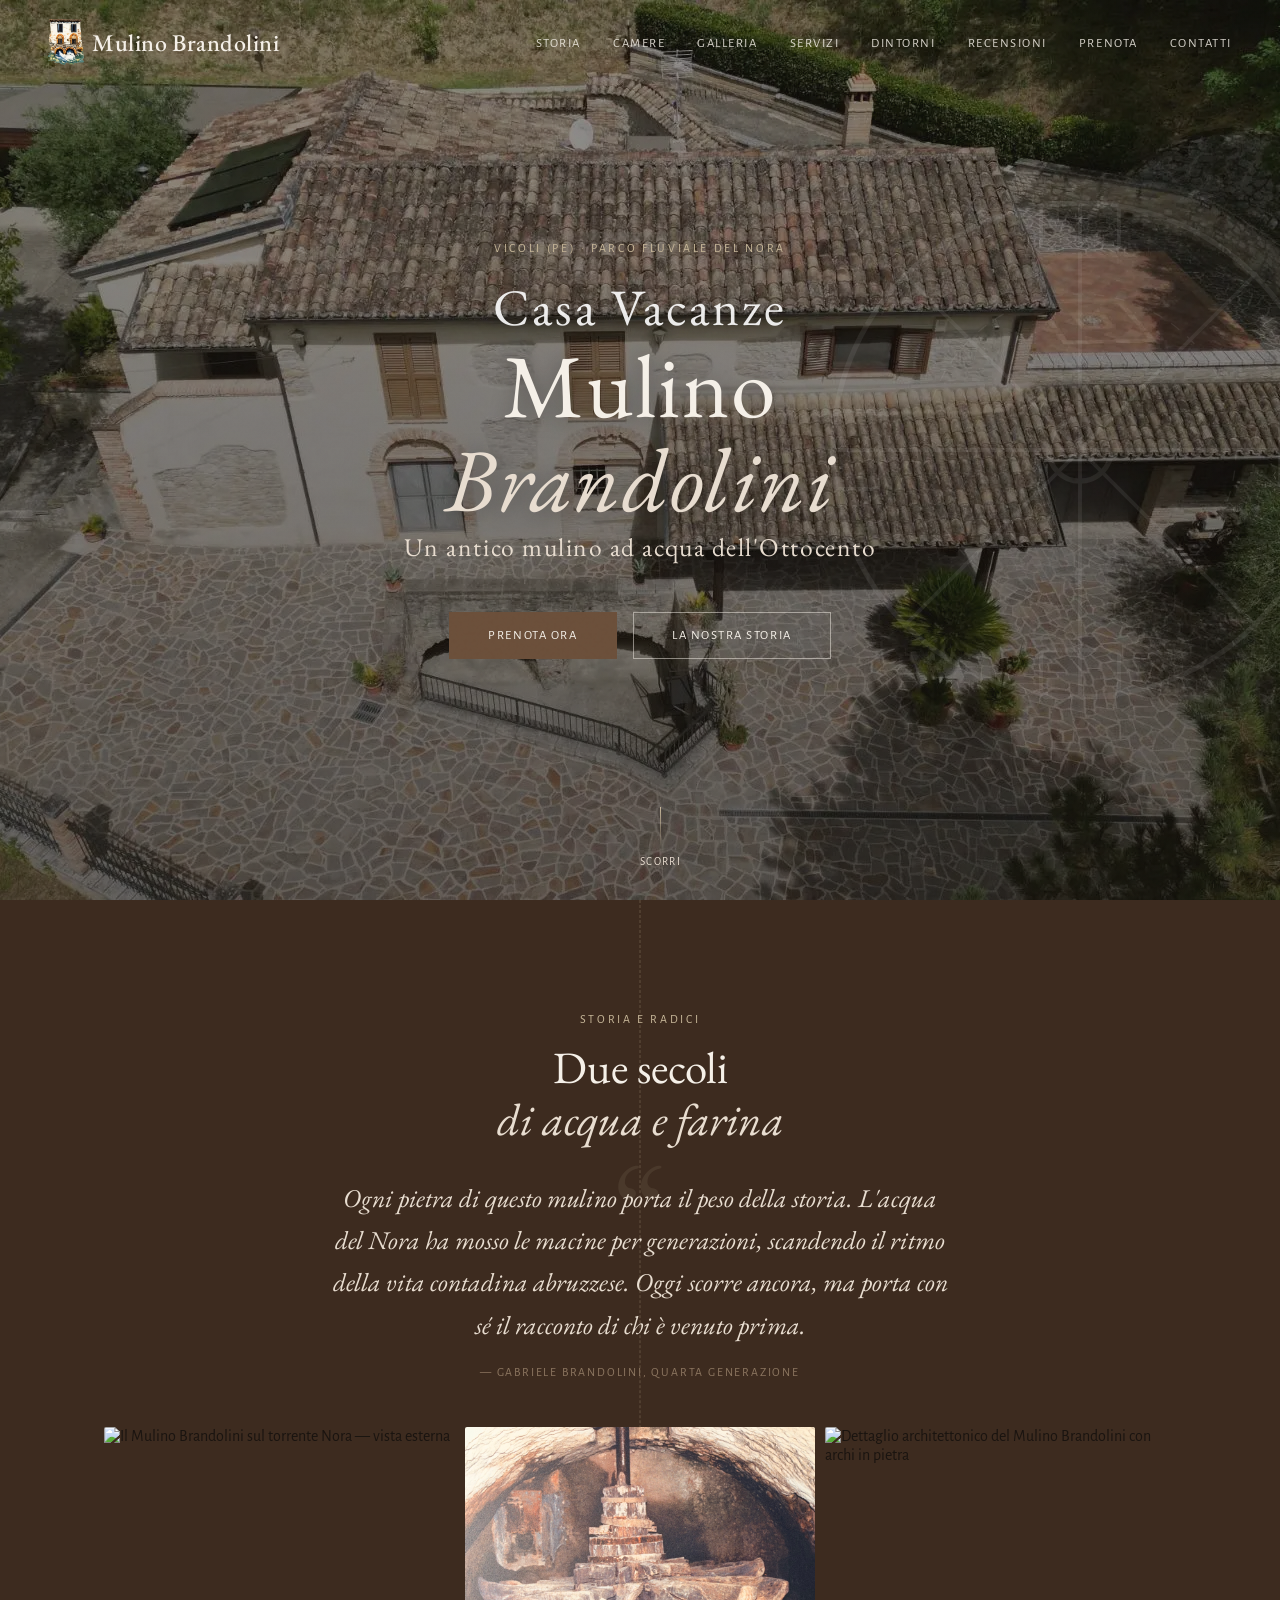
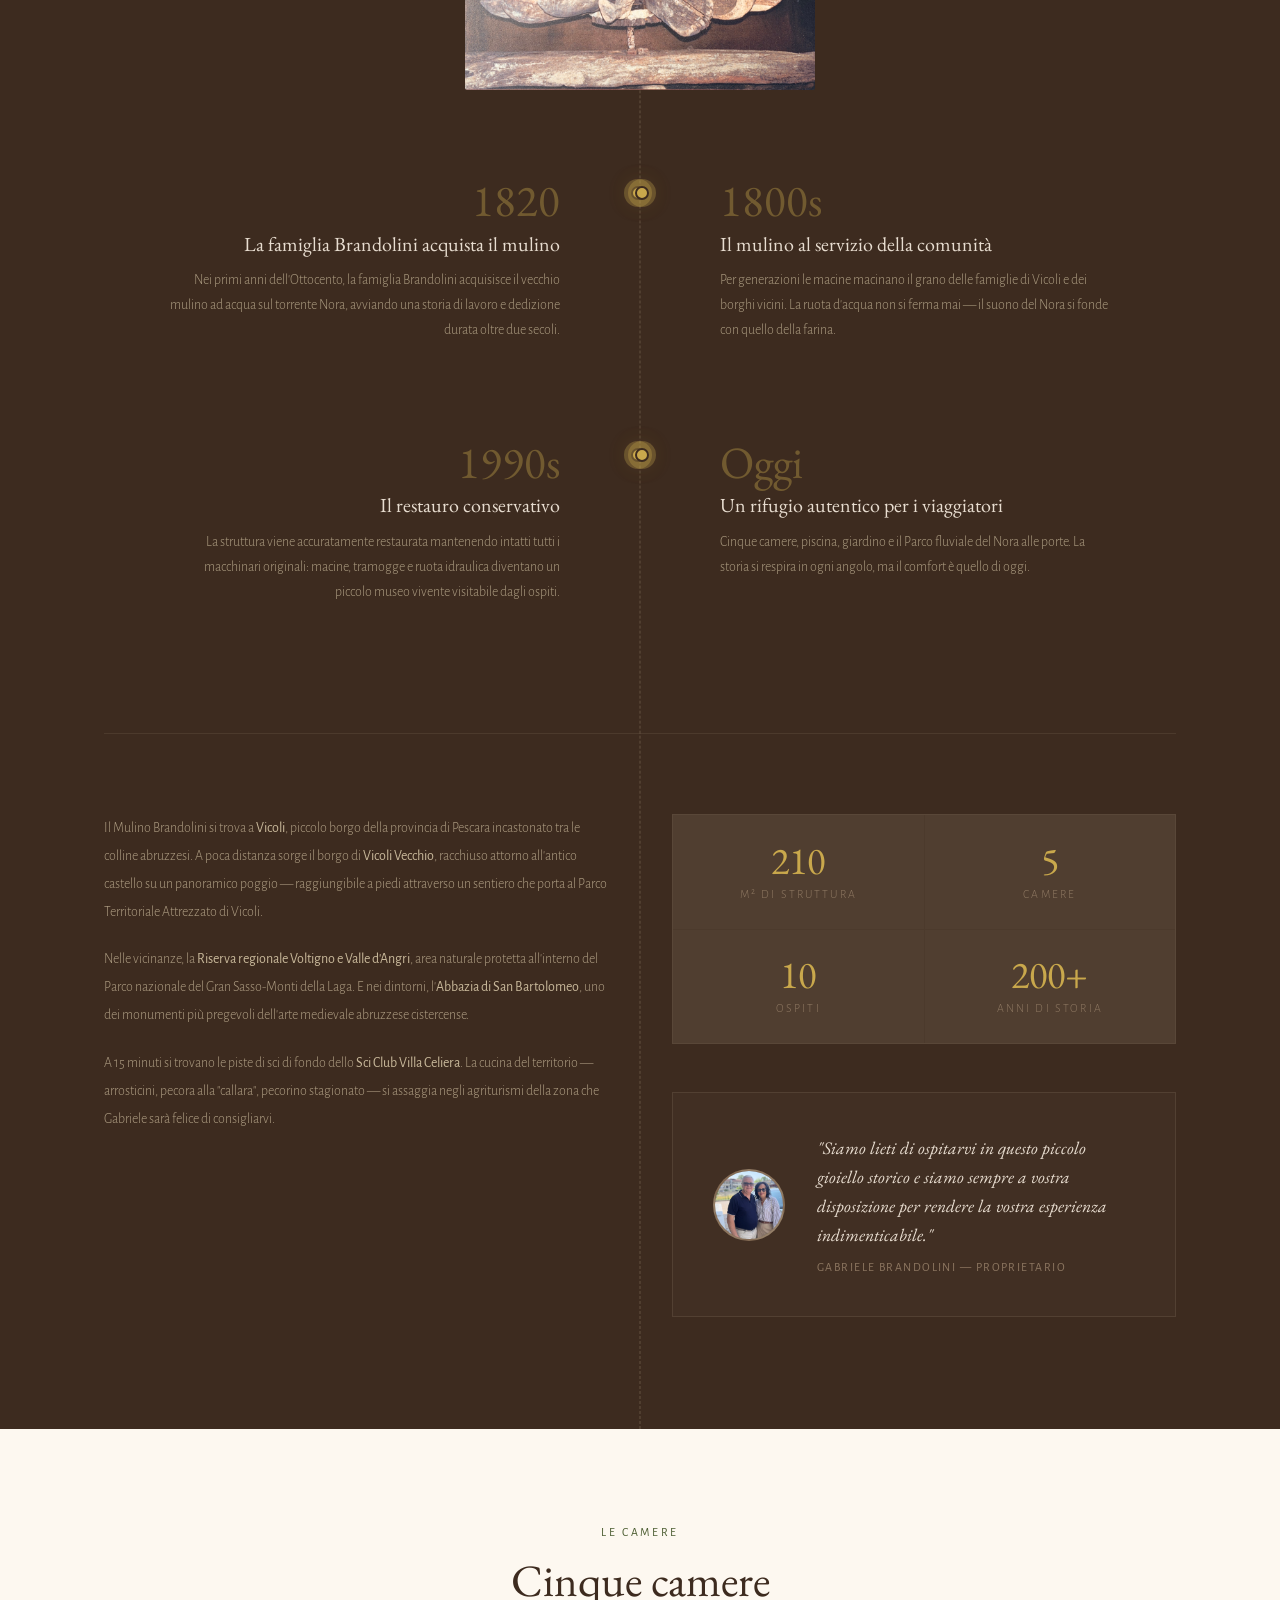
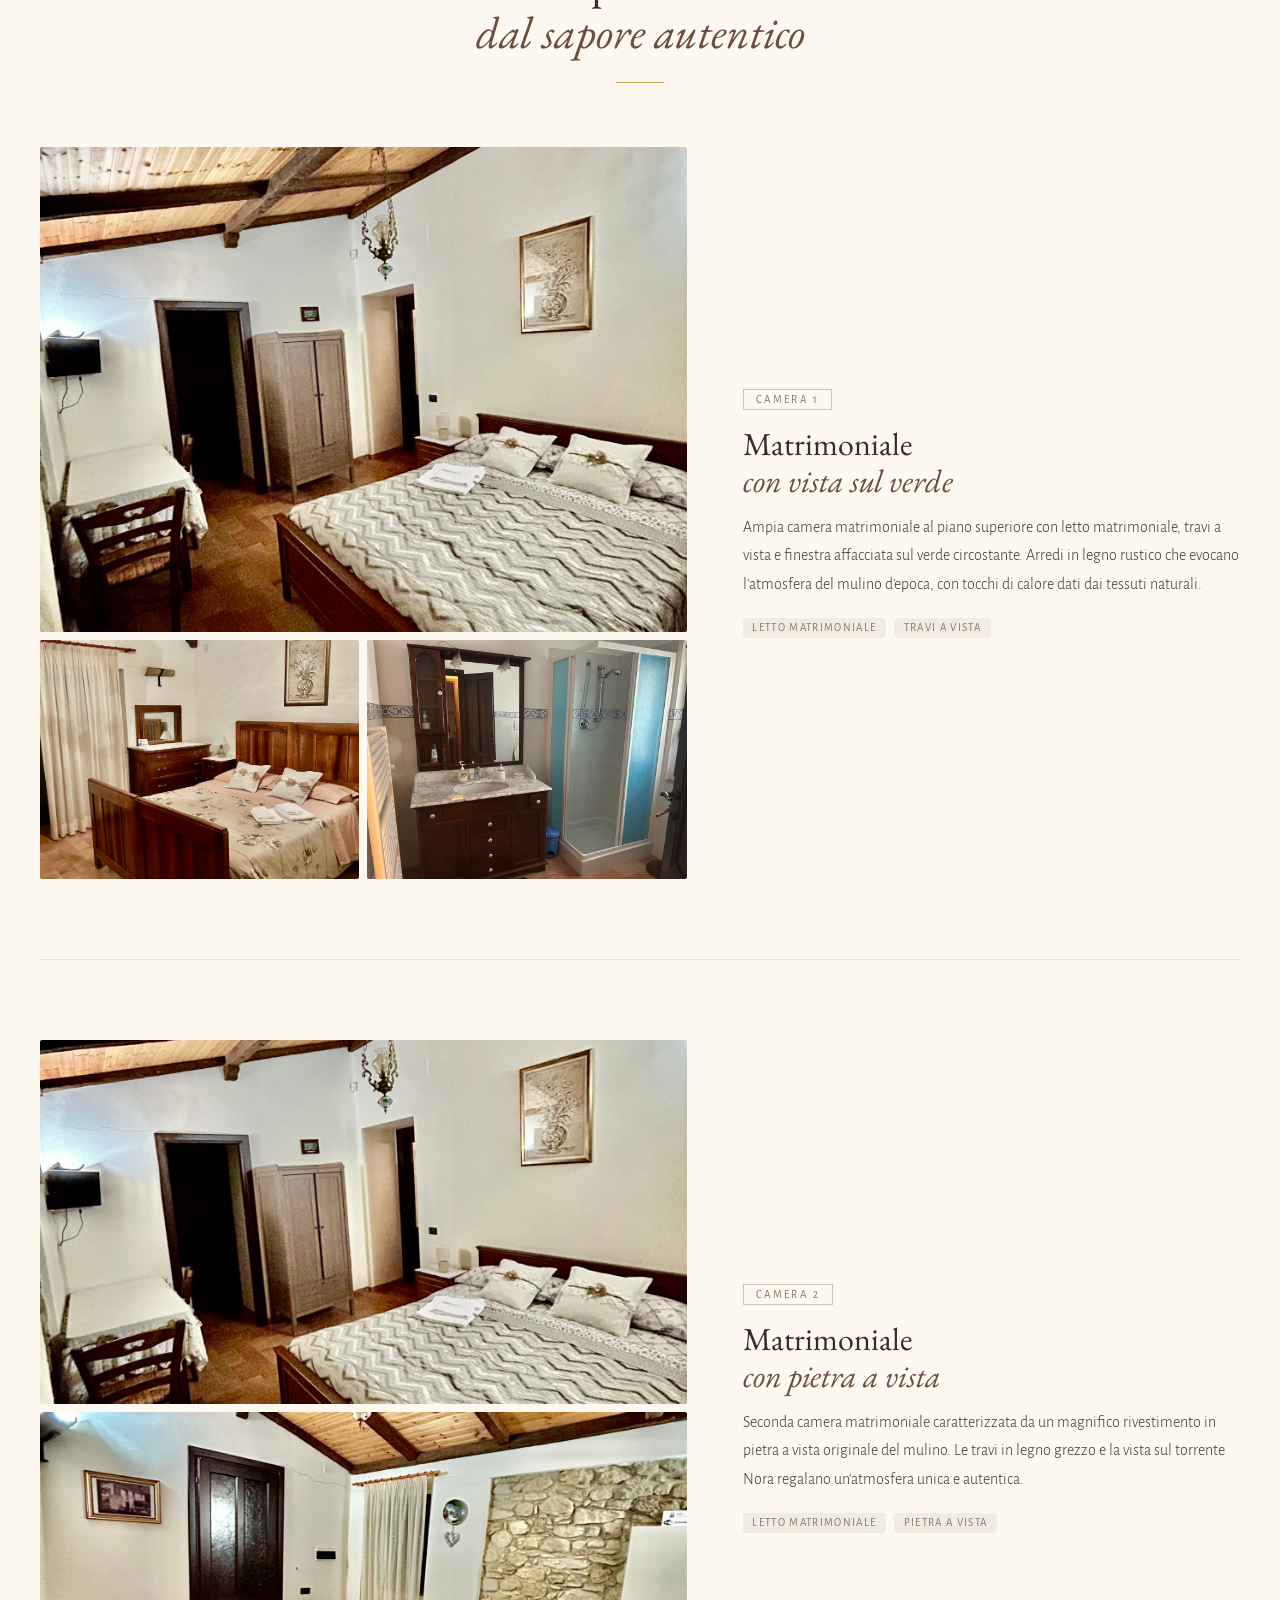
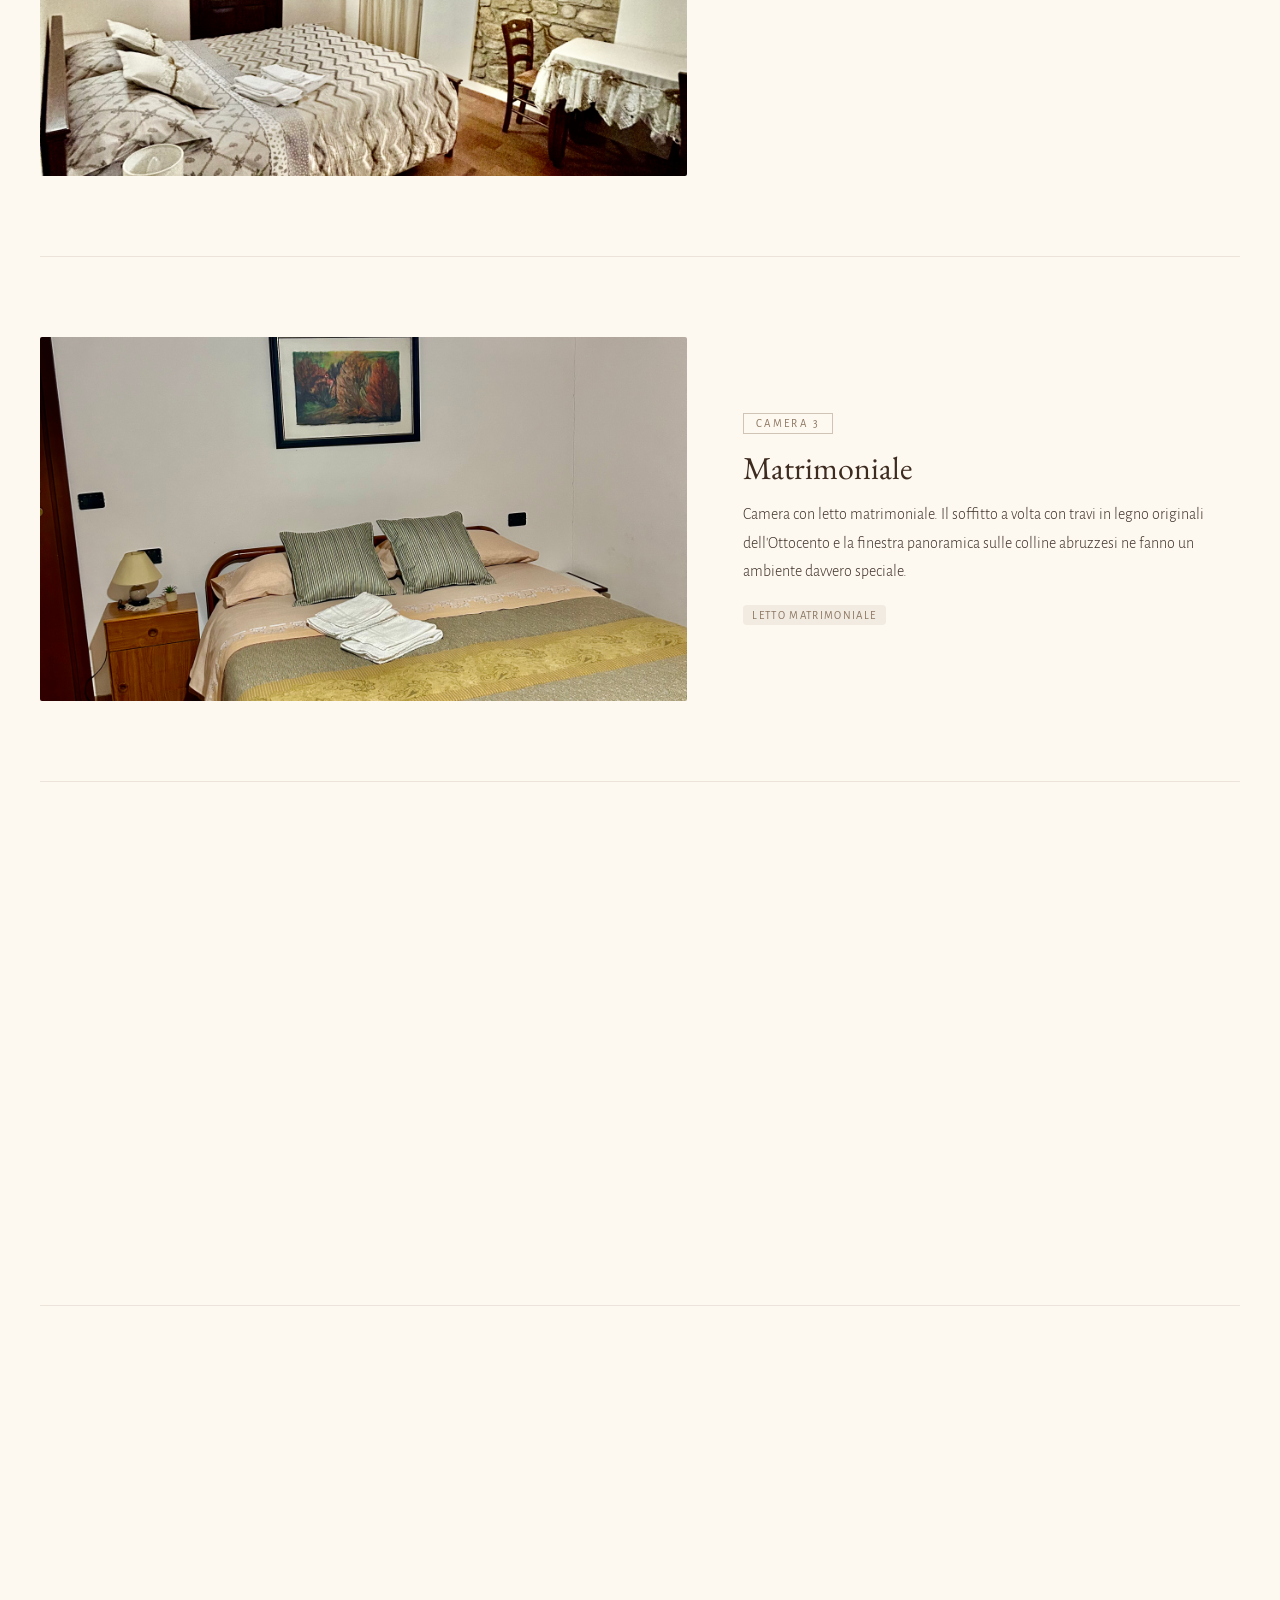
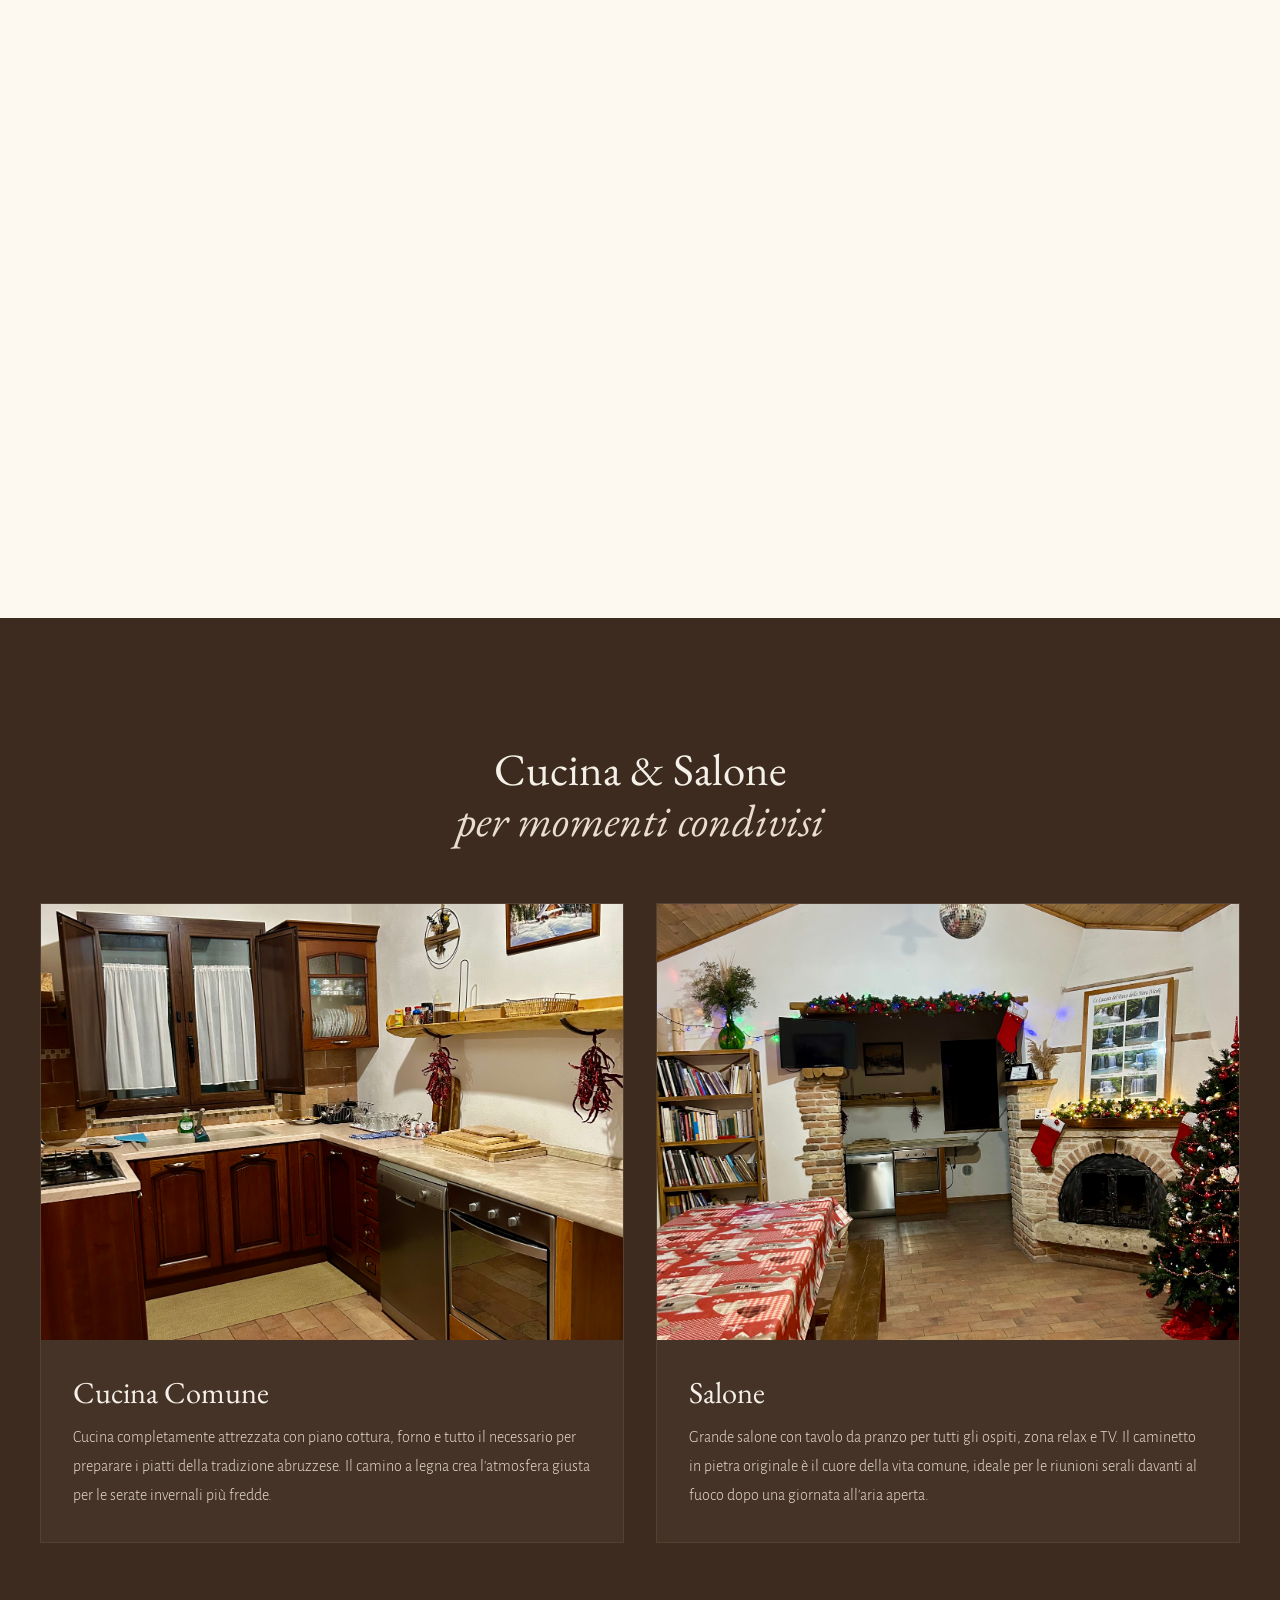
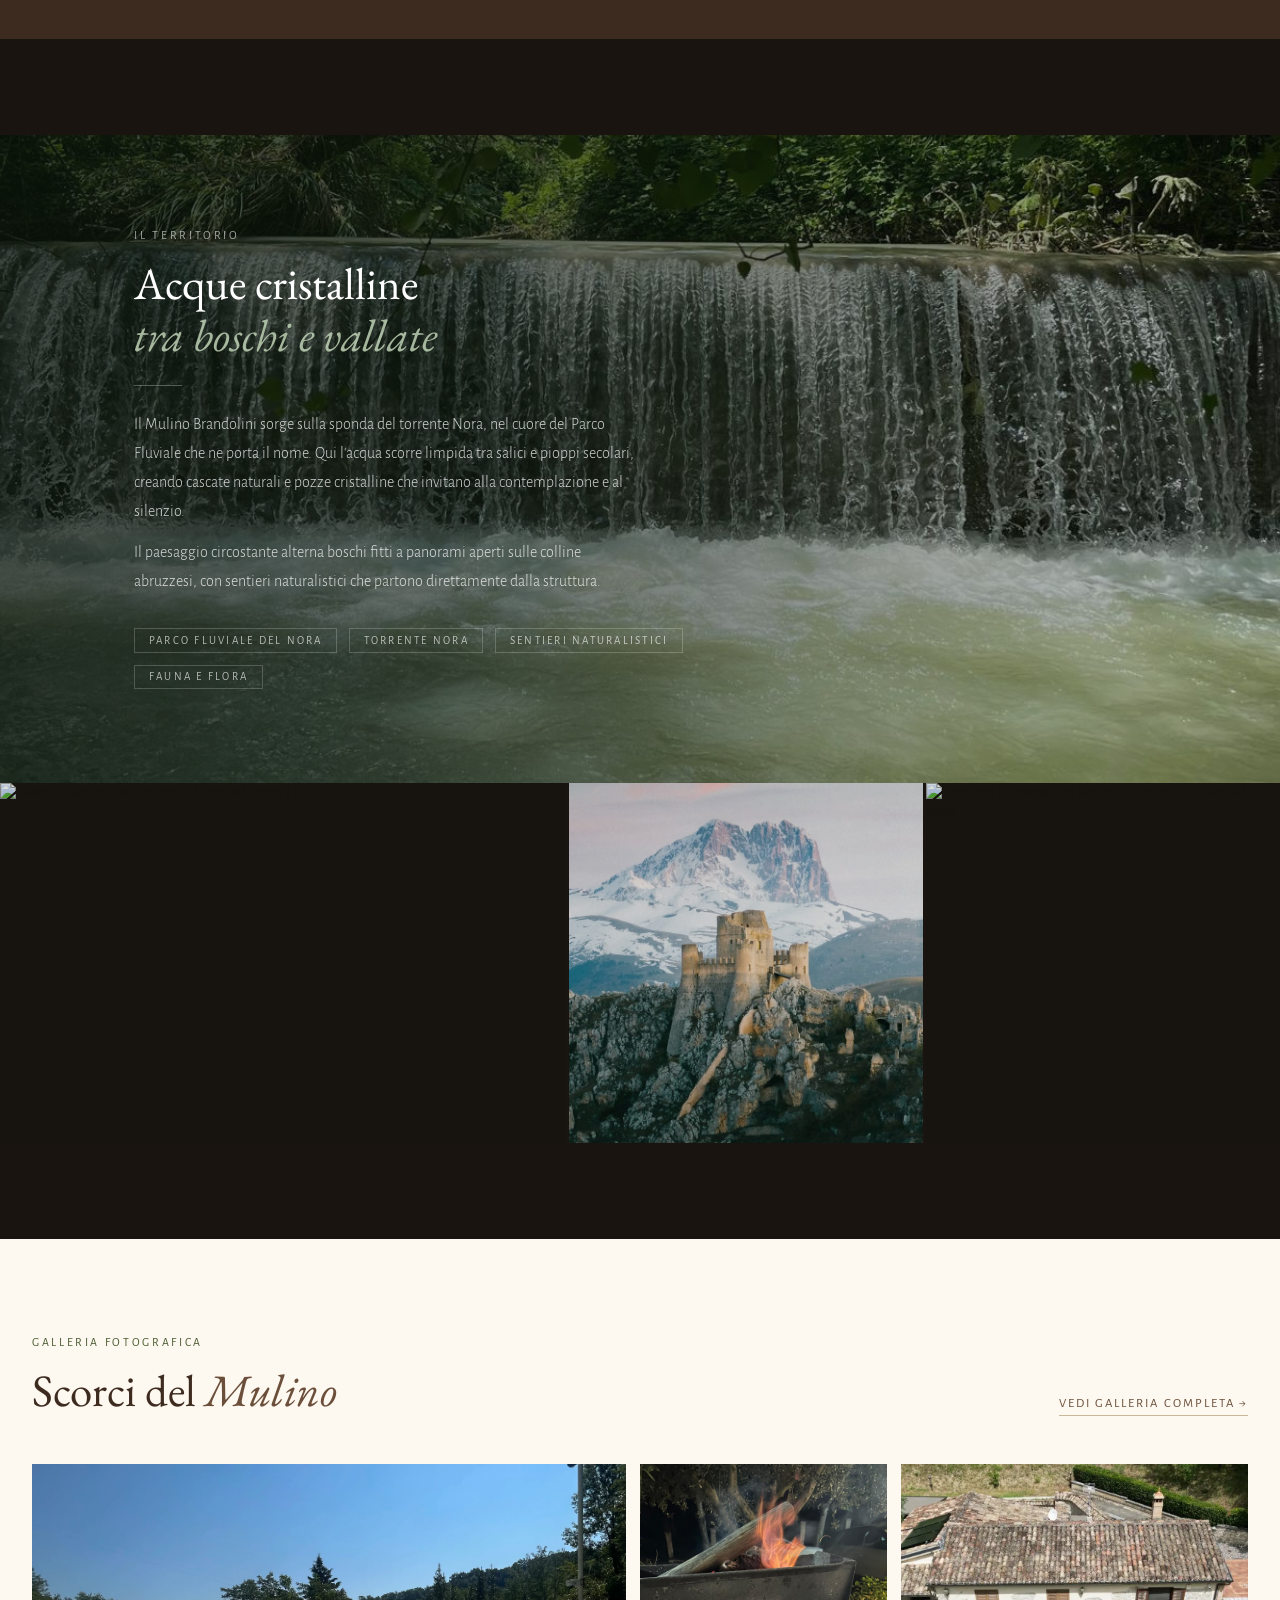
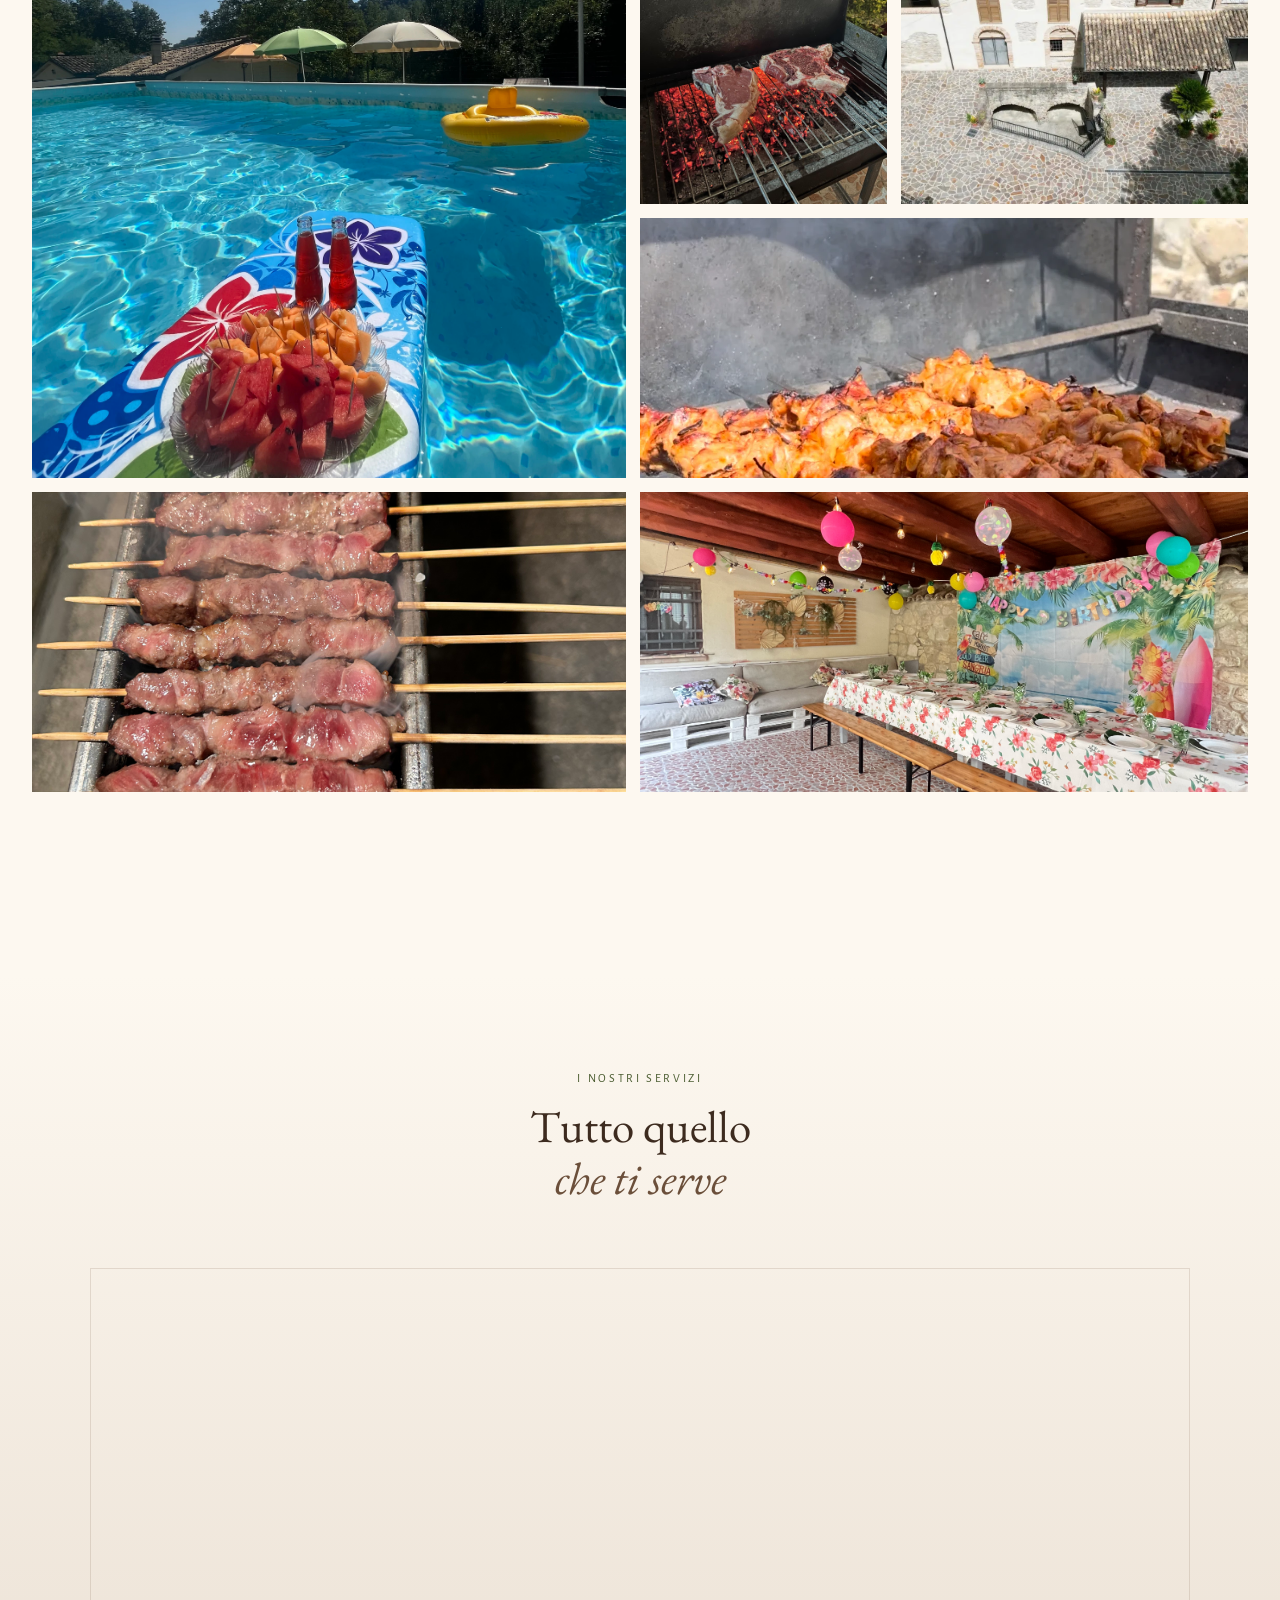
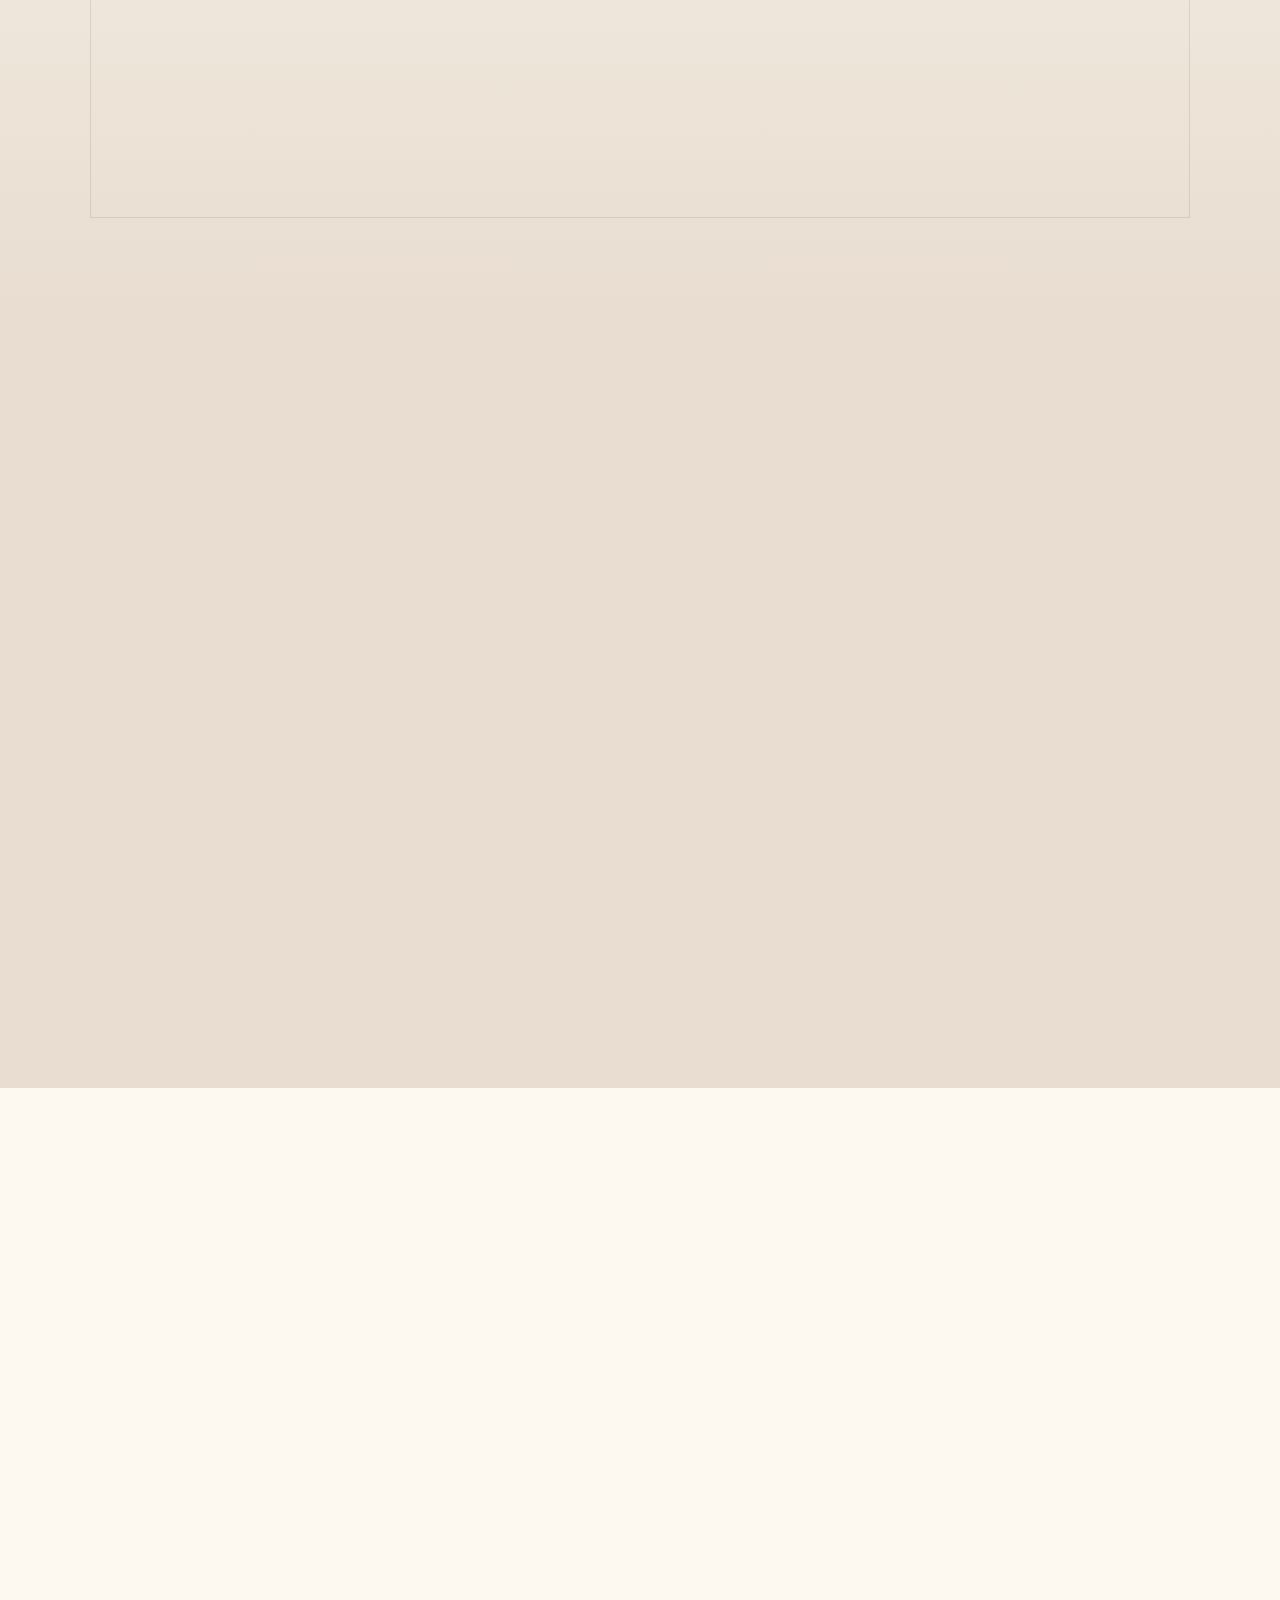
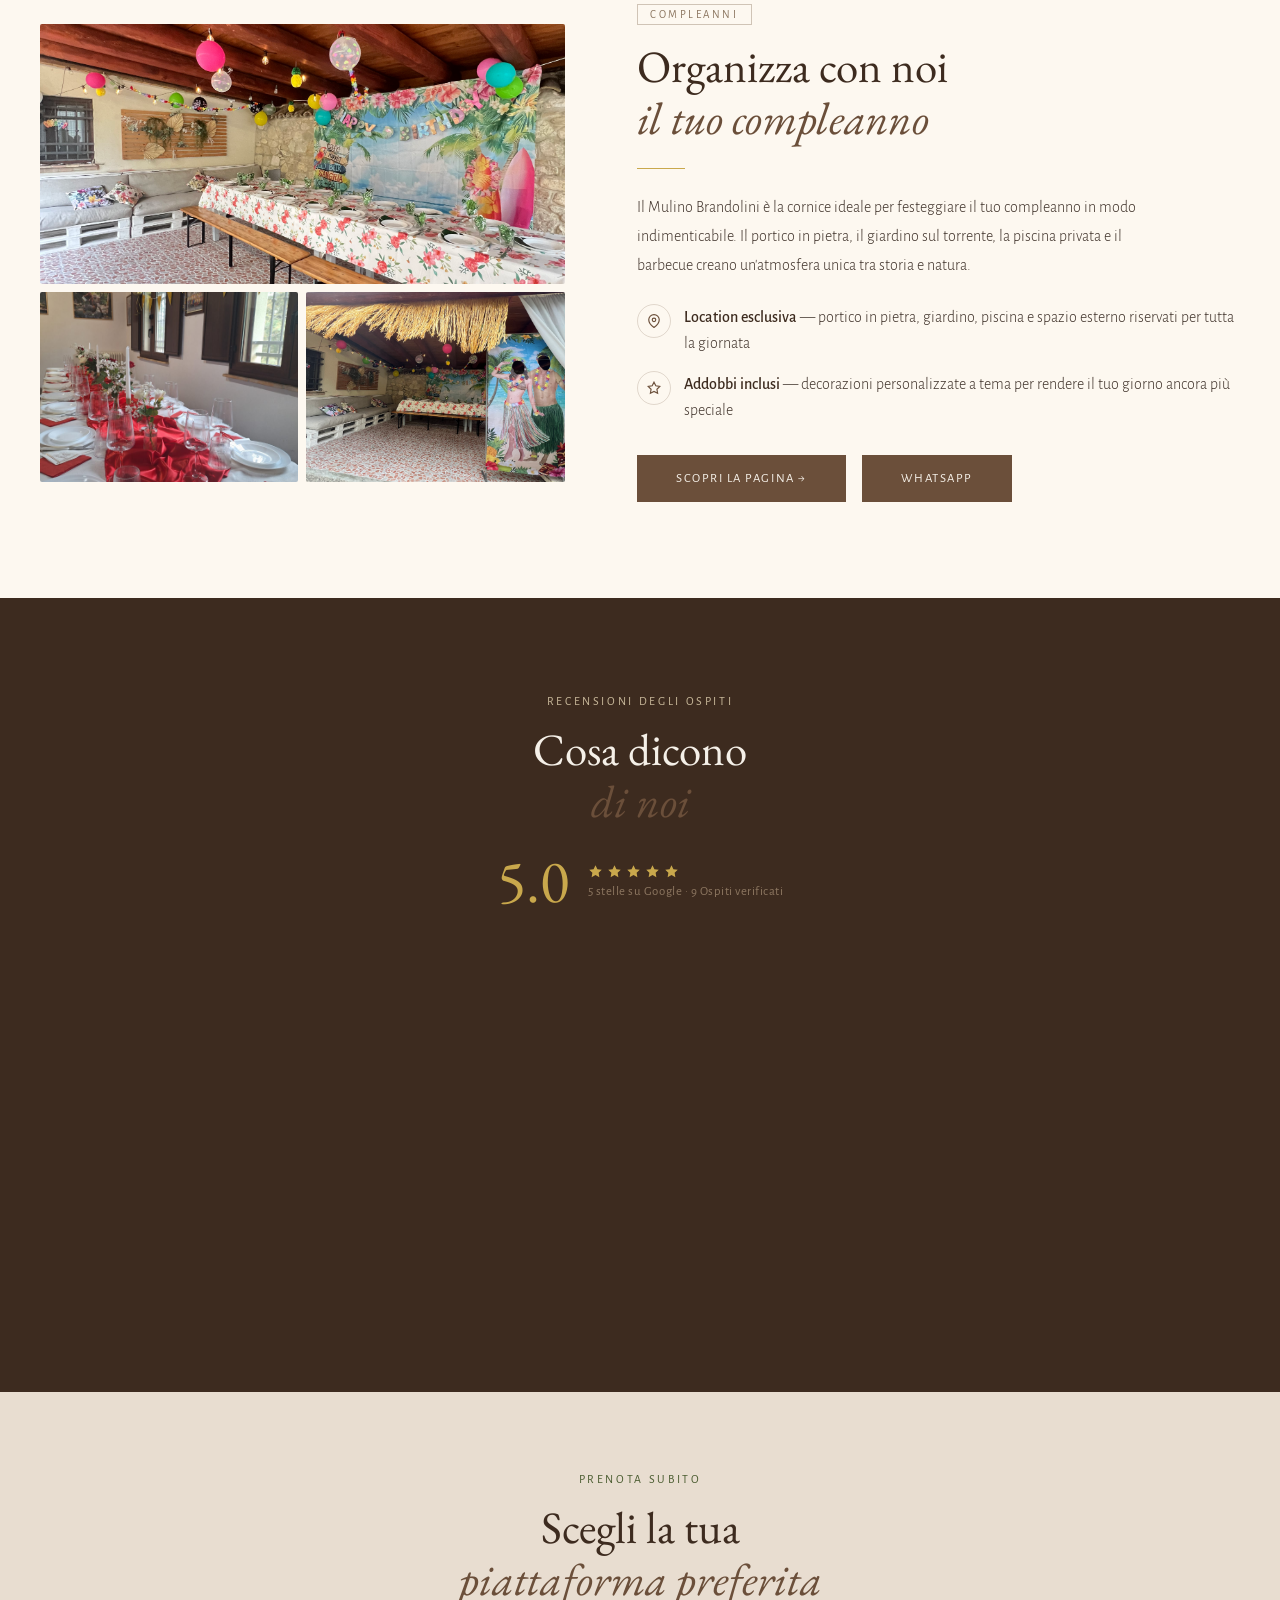
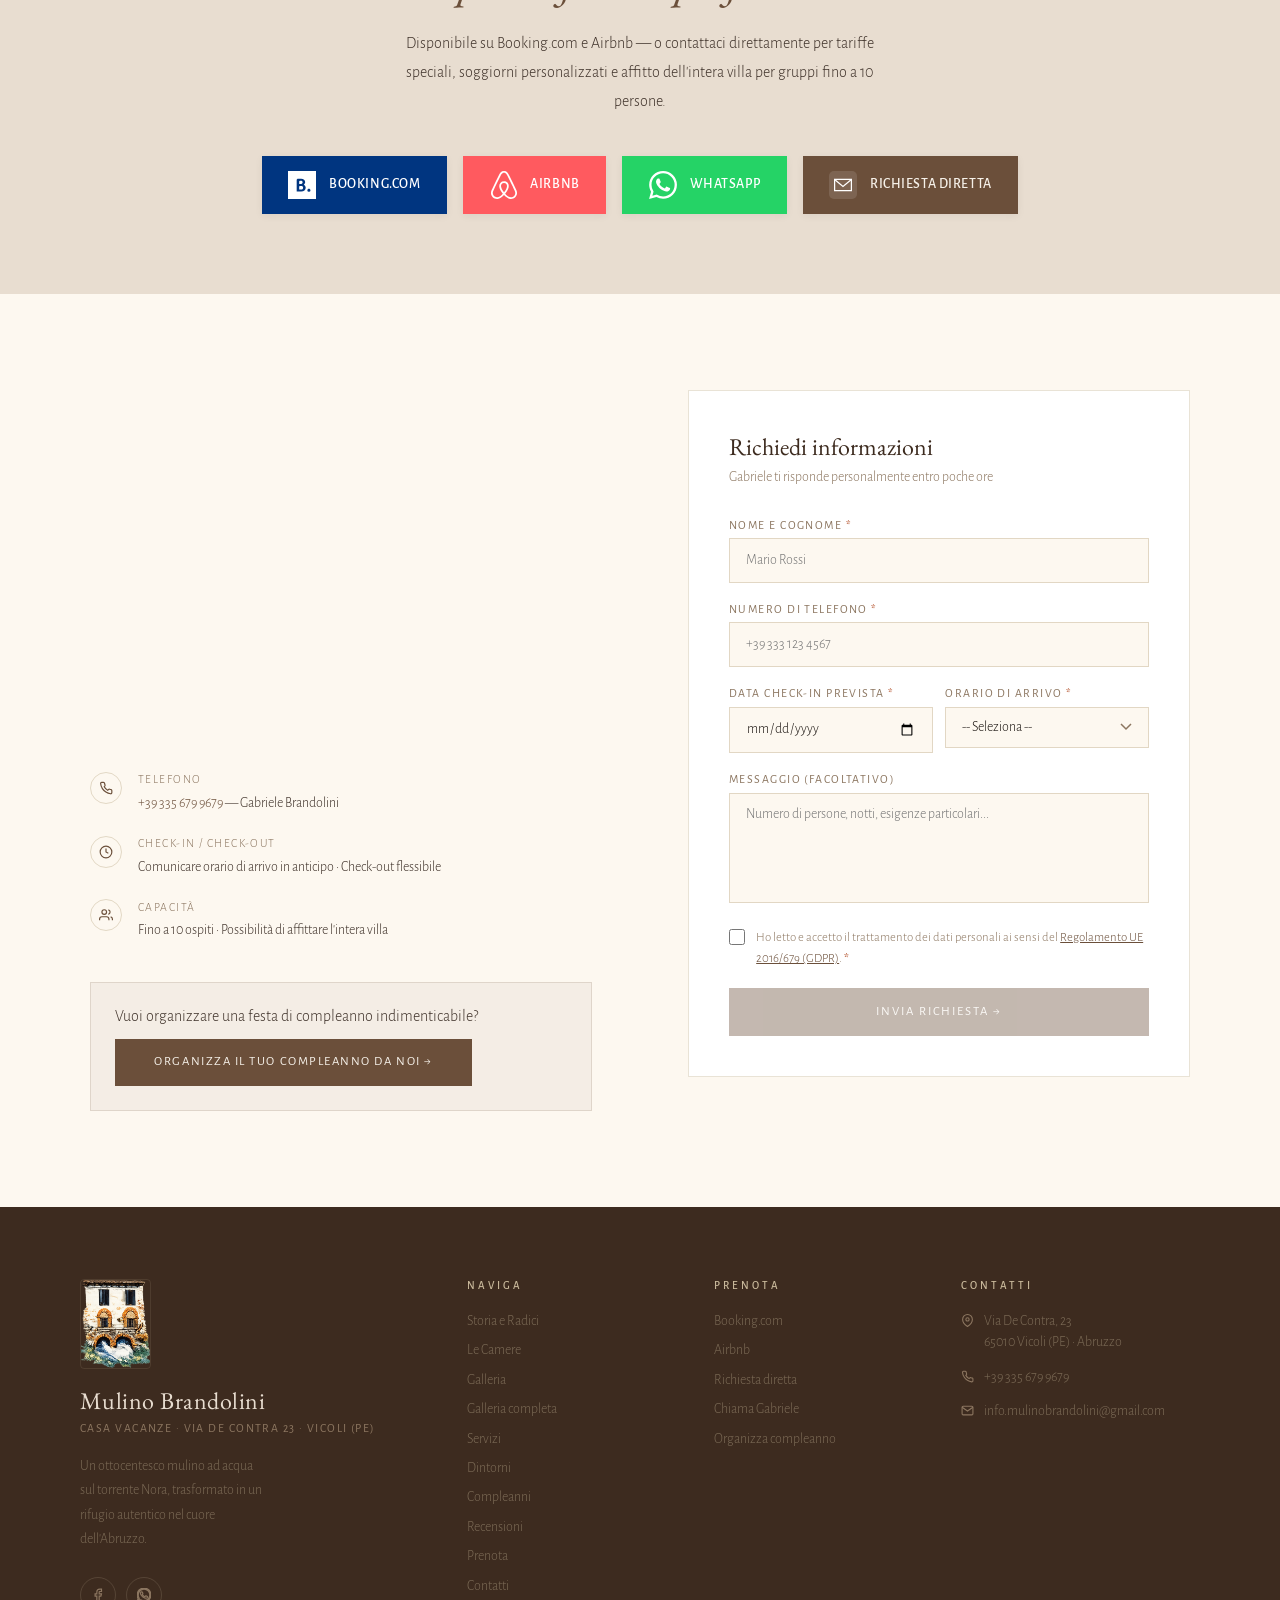
==== commit 3e403c4d: "fix email" ====
--- a/index.html
+++ b/index.html
@@ -891,7 +891,7 @@
       </div>
       <div class="footer-contact-item">
         <svg viewBox="0 0 24 24"><path d="M4 4h16c1.1 0 2 .9 2 2v12c0 1.1-.9 2-2 2H4c-1.1 0-2-.9-2-2V6c0-1.1.9-2 2-2z"/><polyline points="22,6 12,13 2,6"/></svg>
-        <span><a href="mailto:mulinobrando@gmail.com">mulinobrando@gmail.com</a></span>
+        <span><a href="mailto:info.mulinobrandolini@gmail.com">info.mulinobrandolini@gmail.com</a></span>
       </div>
     </div>
   </div>
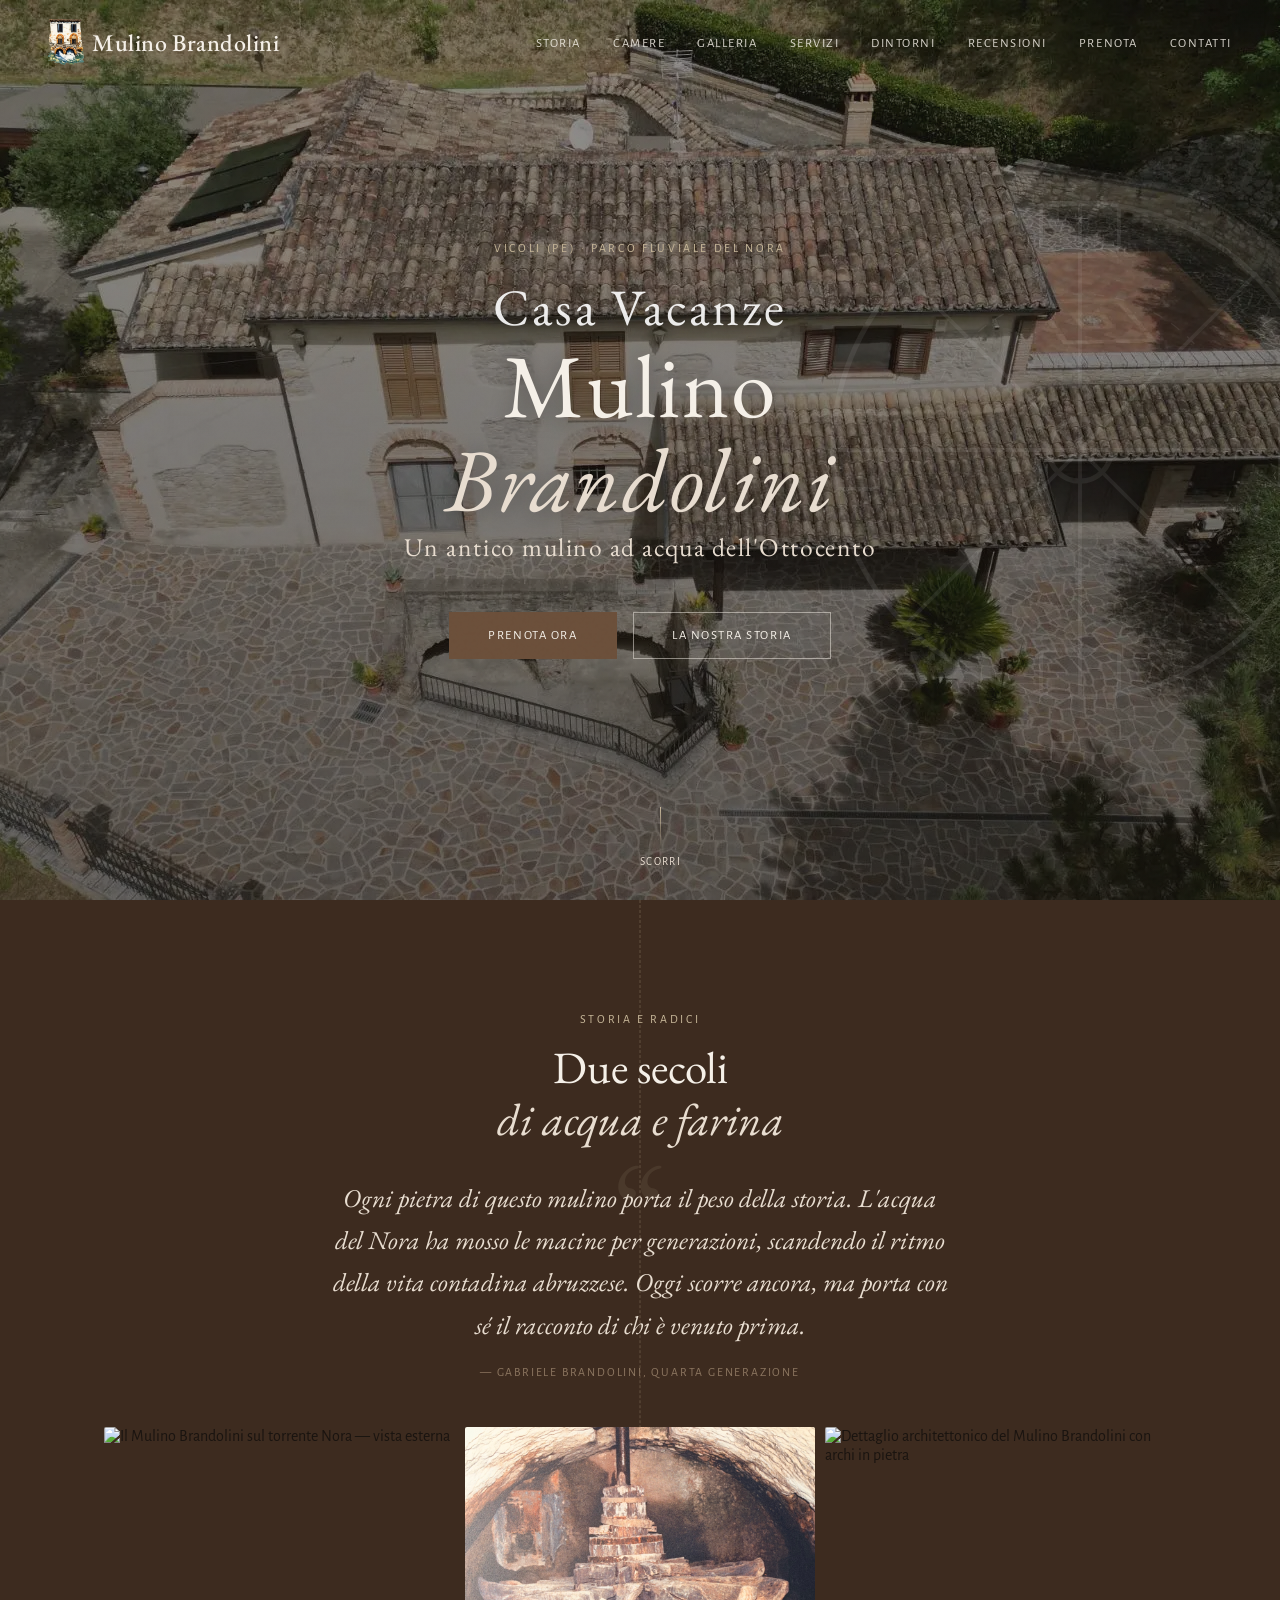
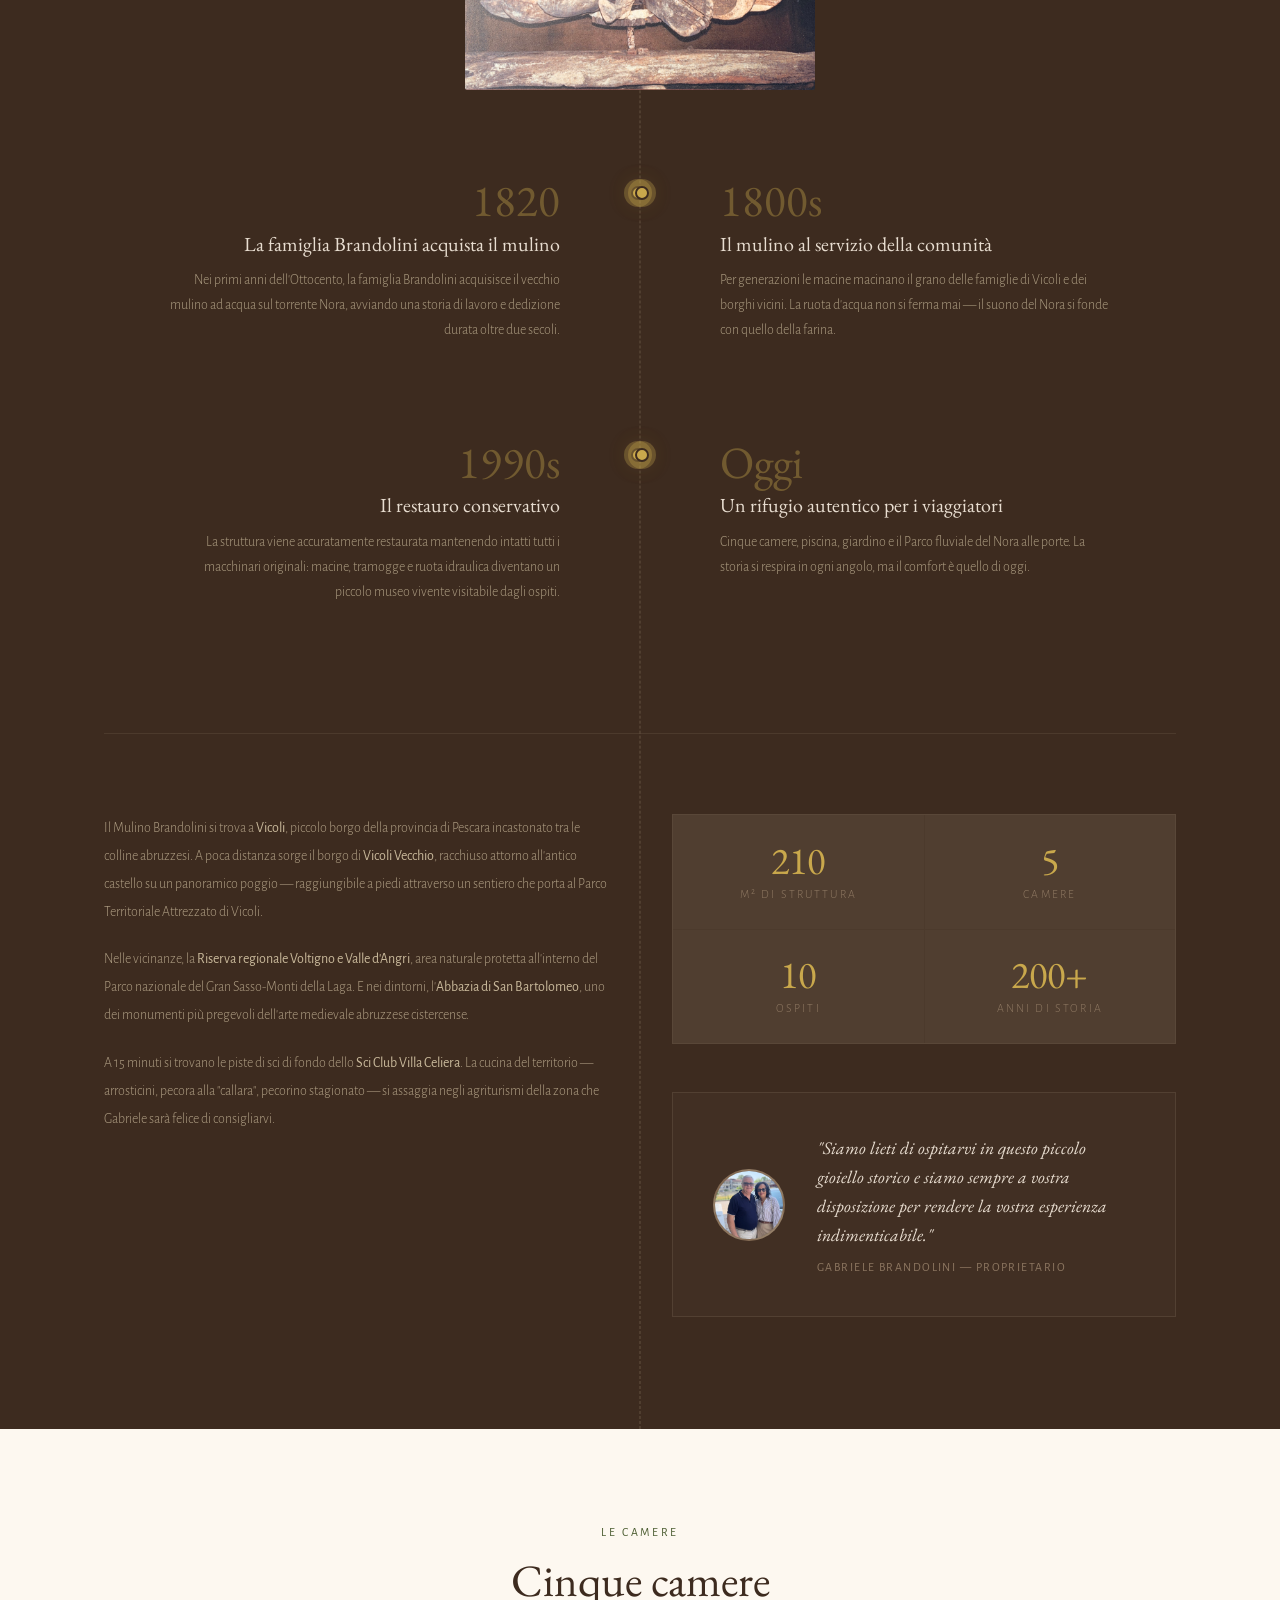
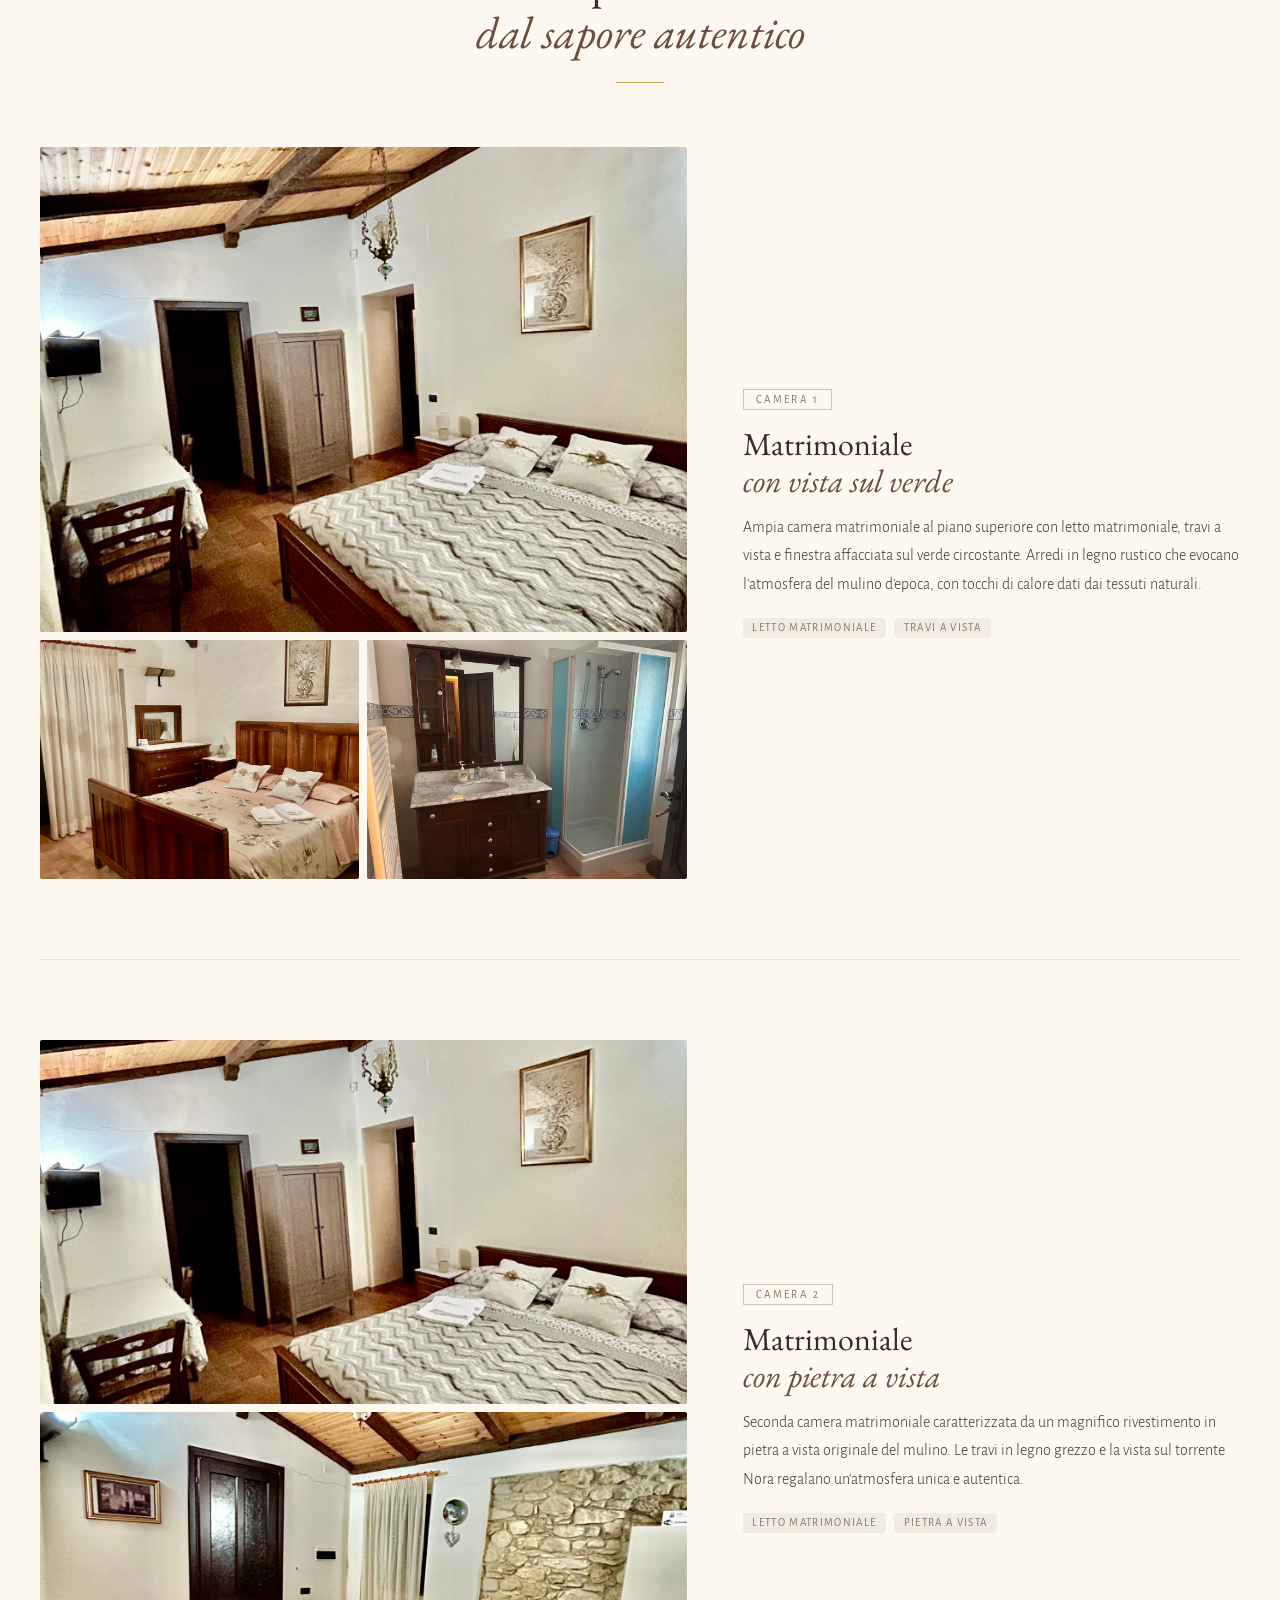
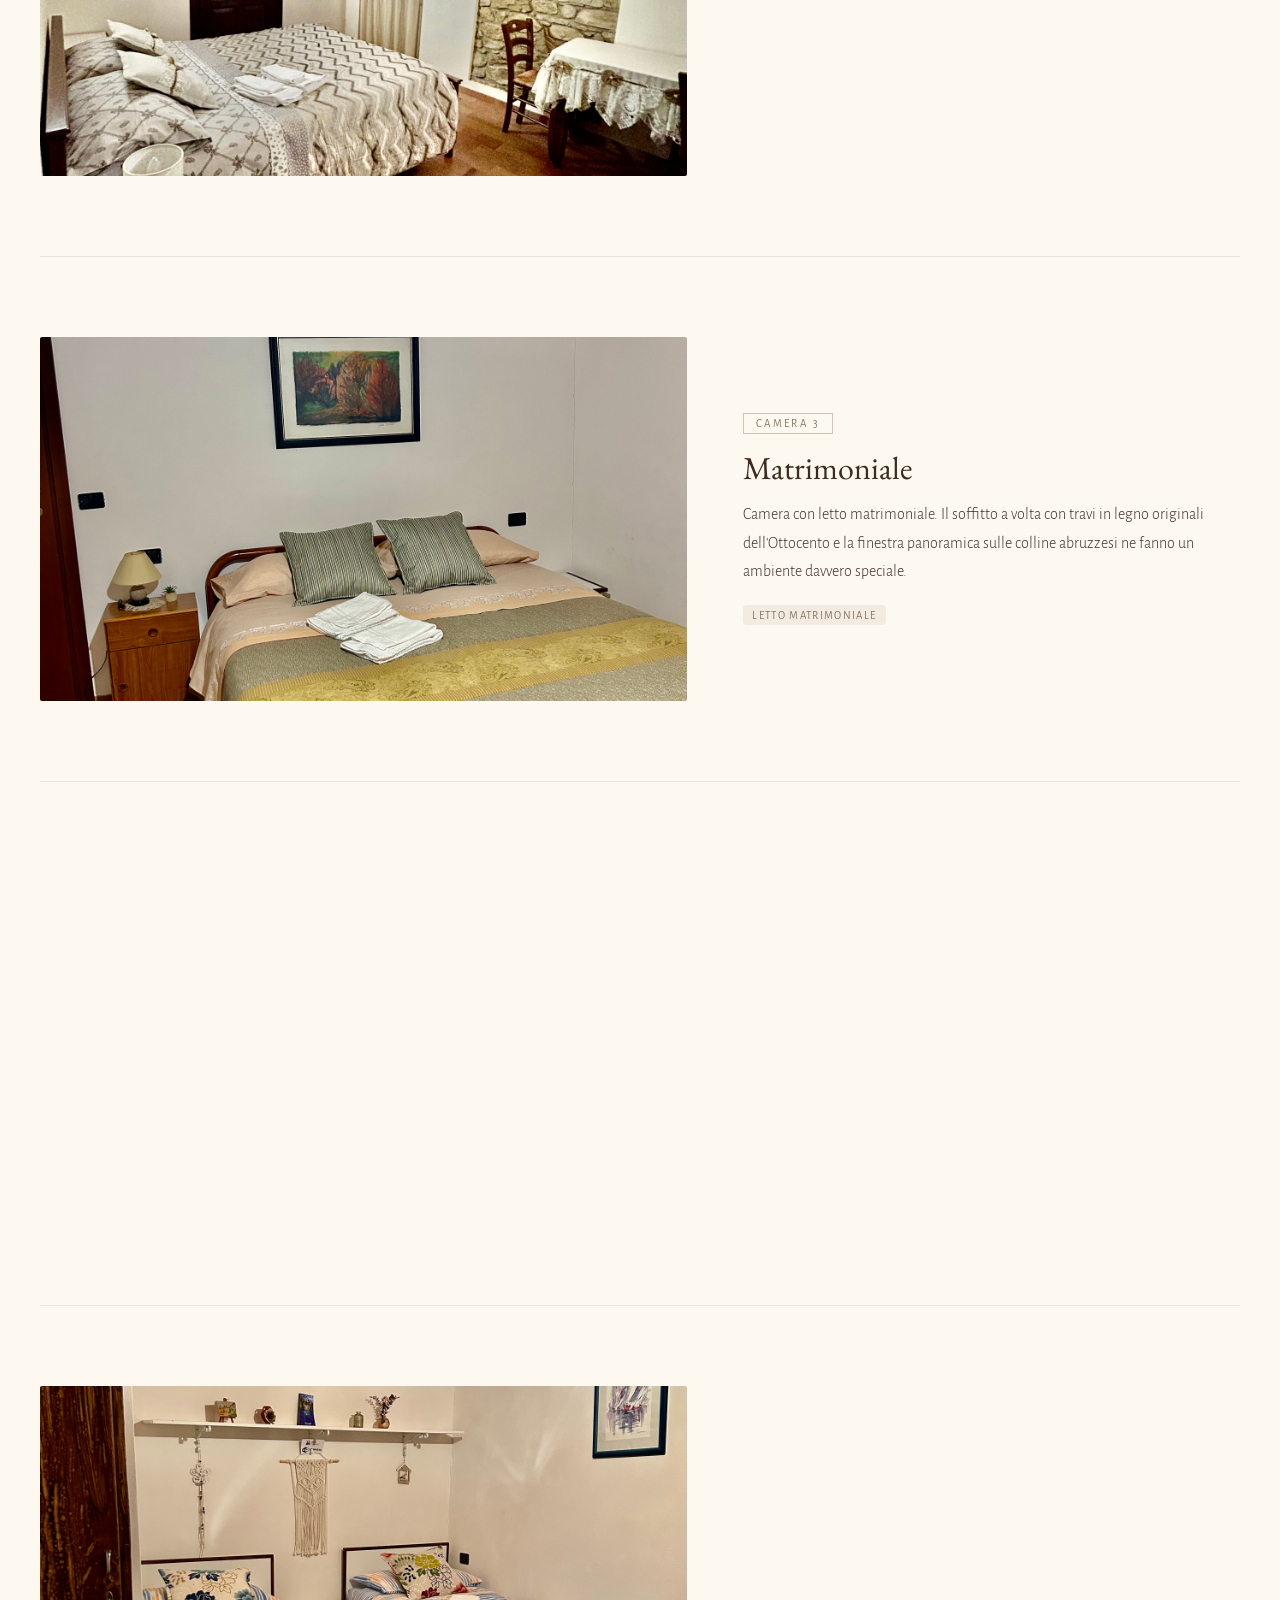
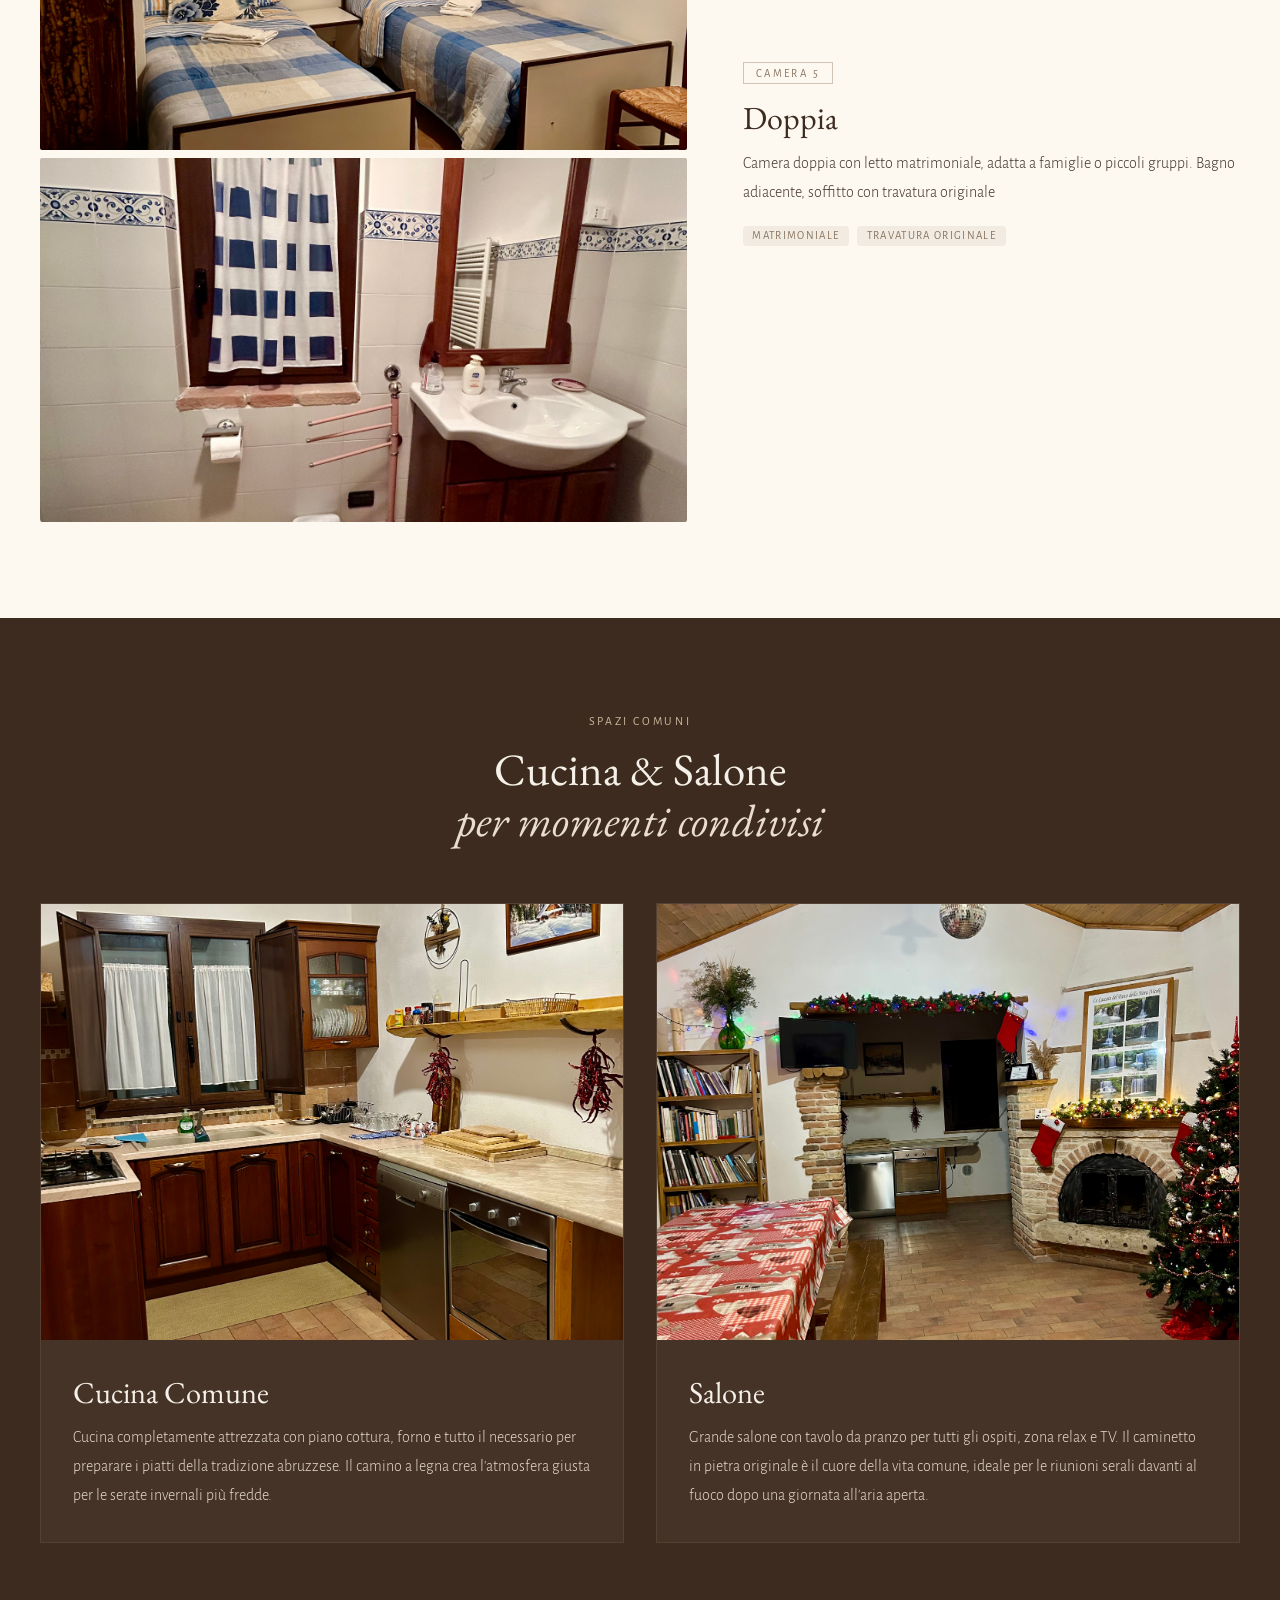
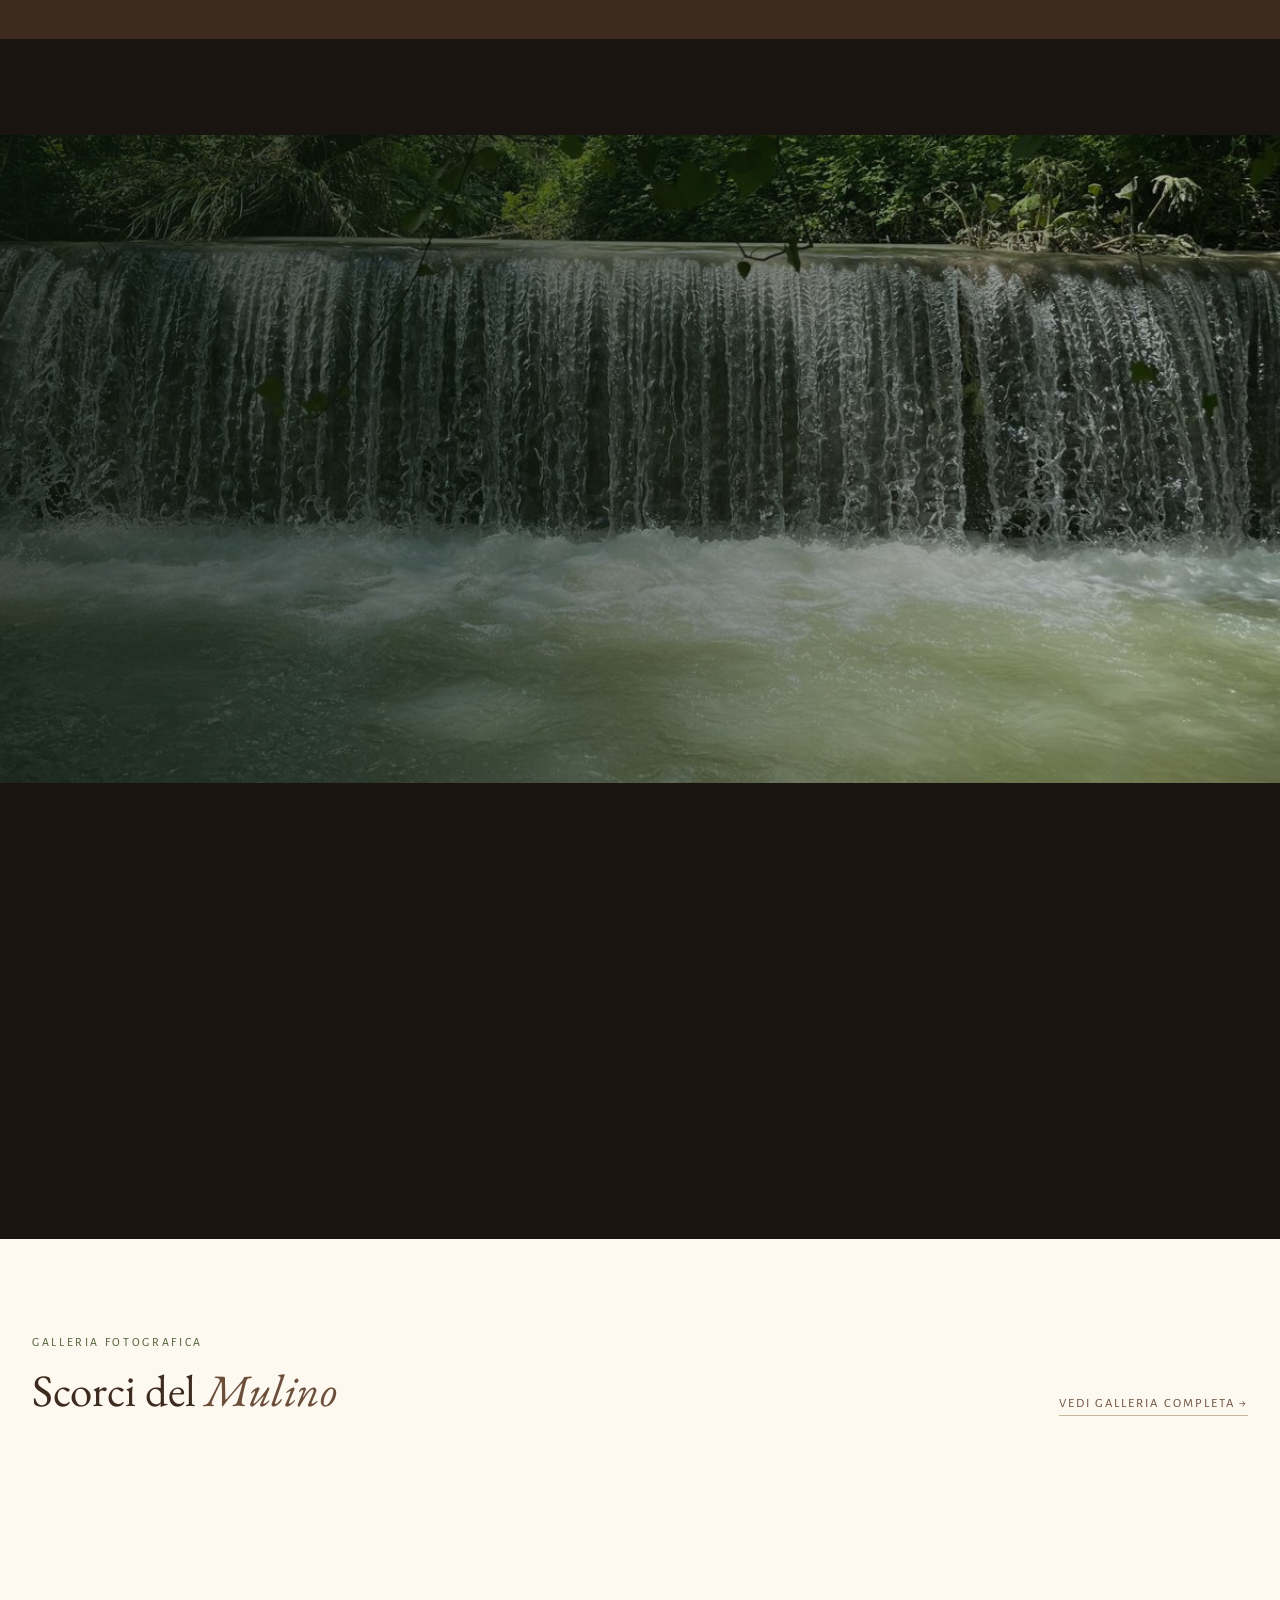
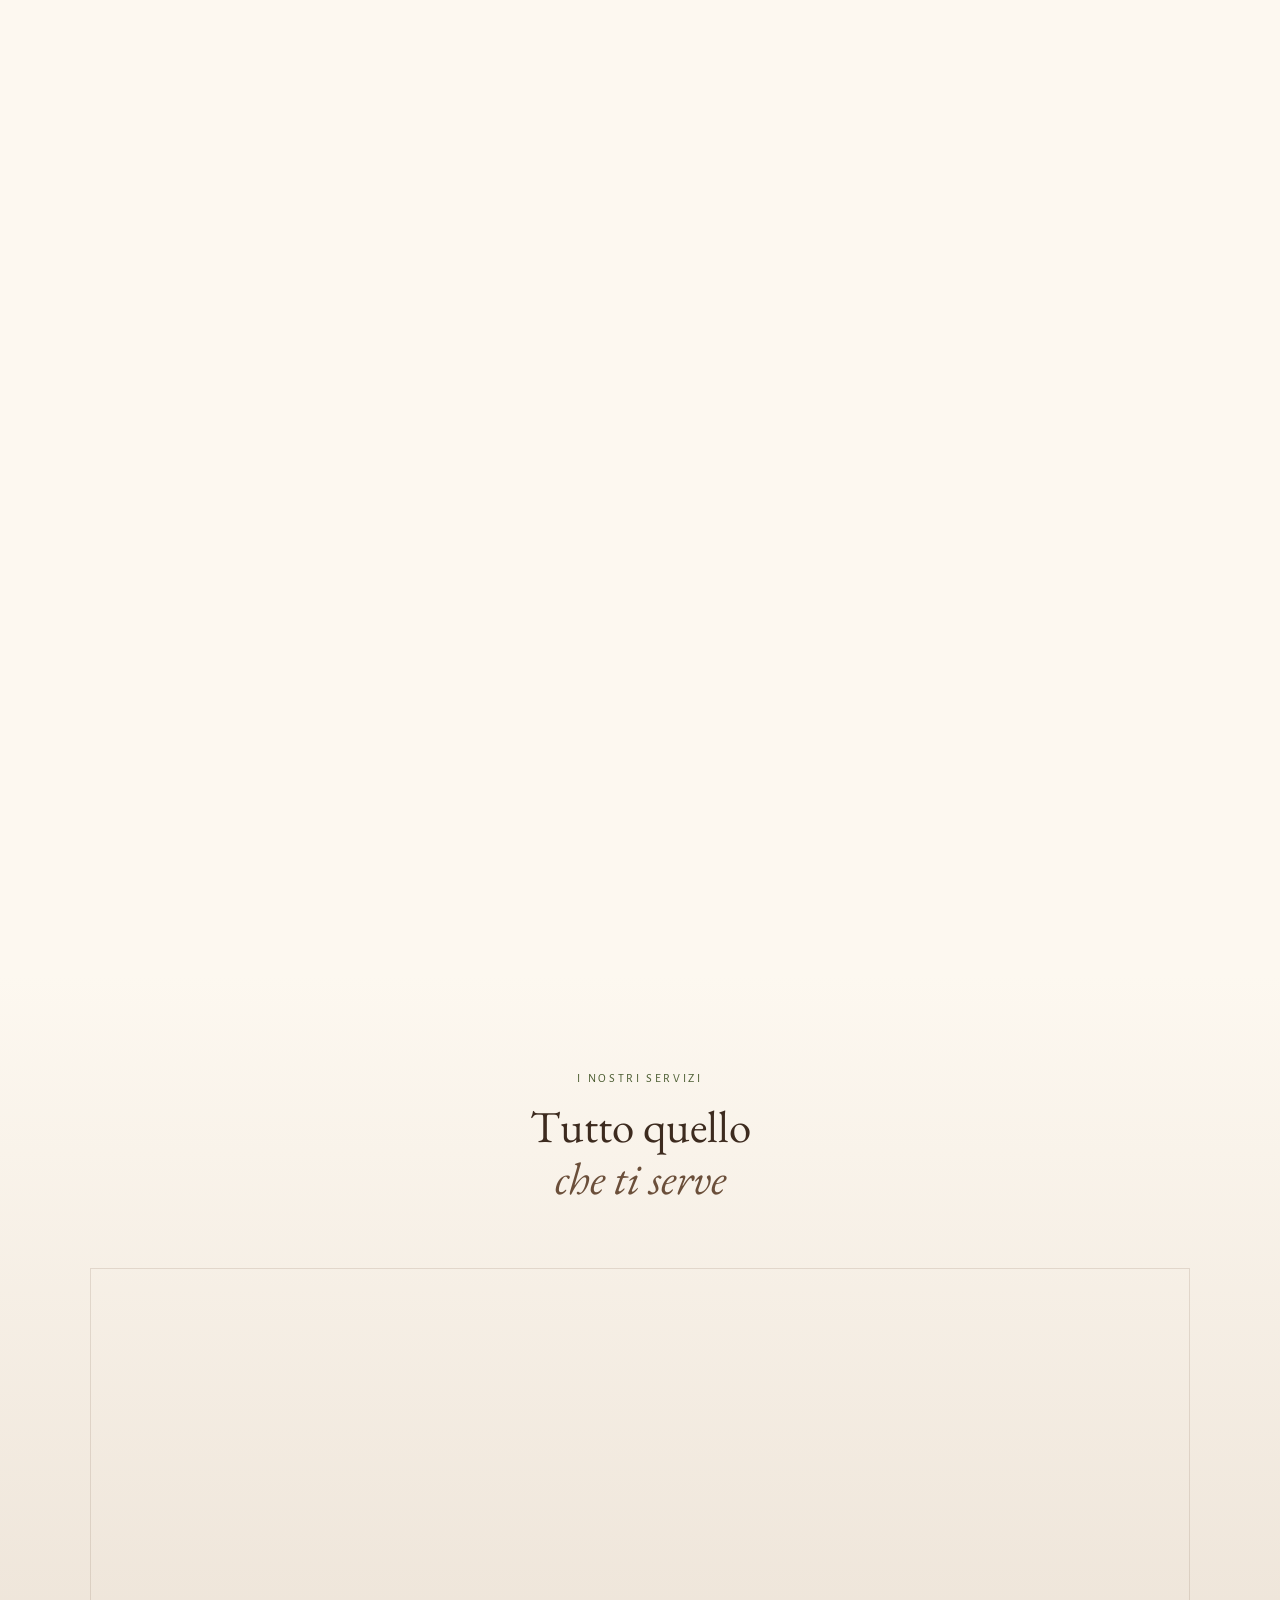
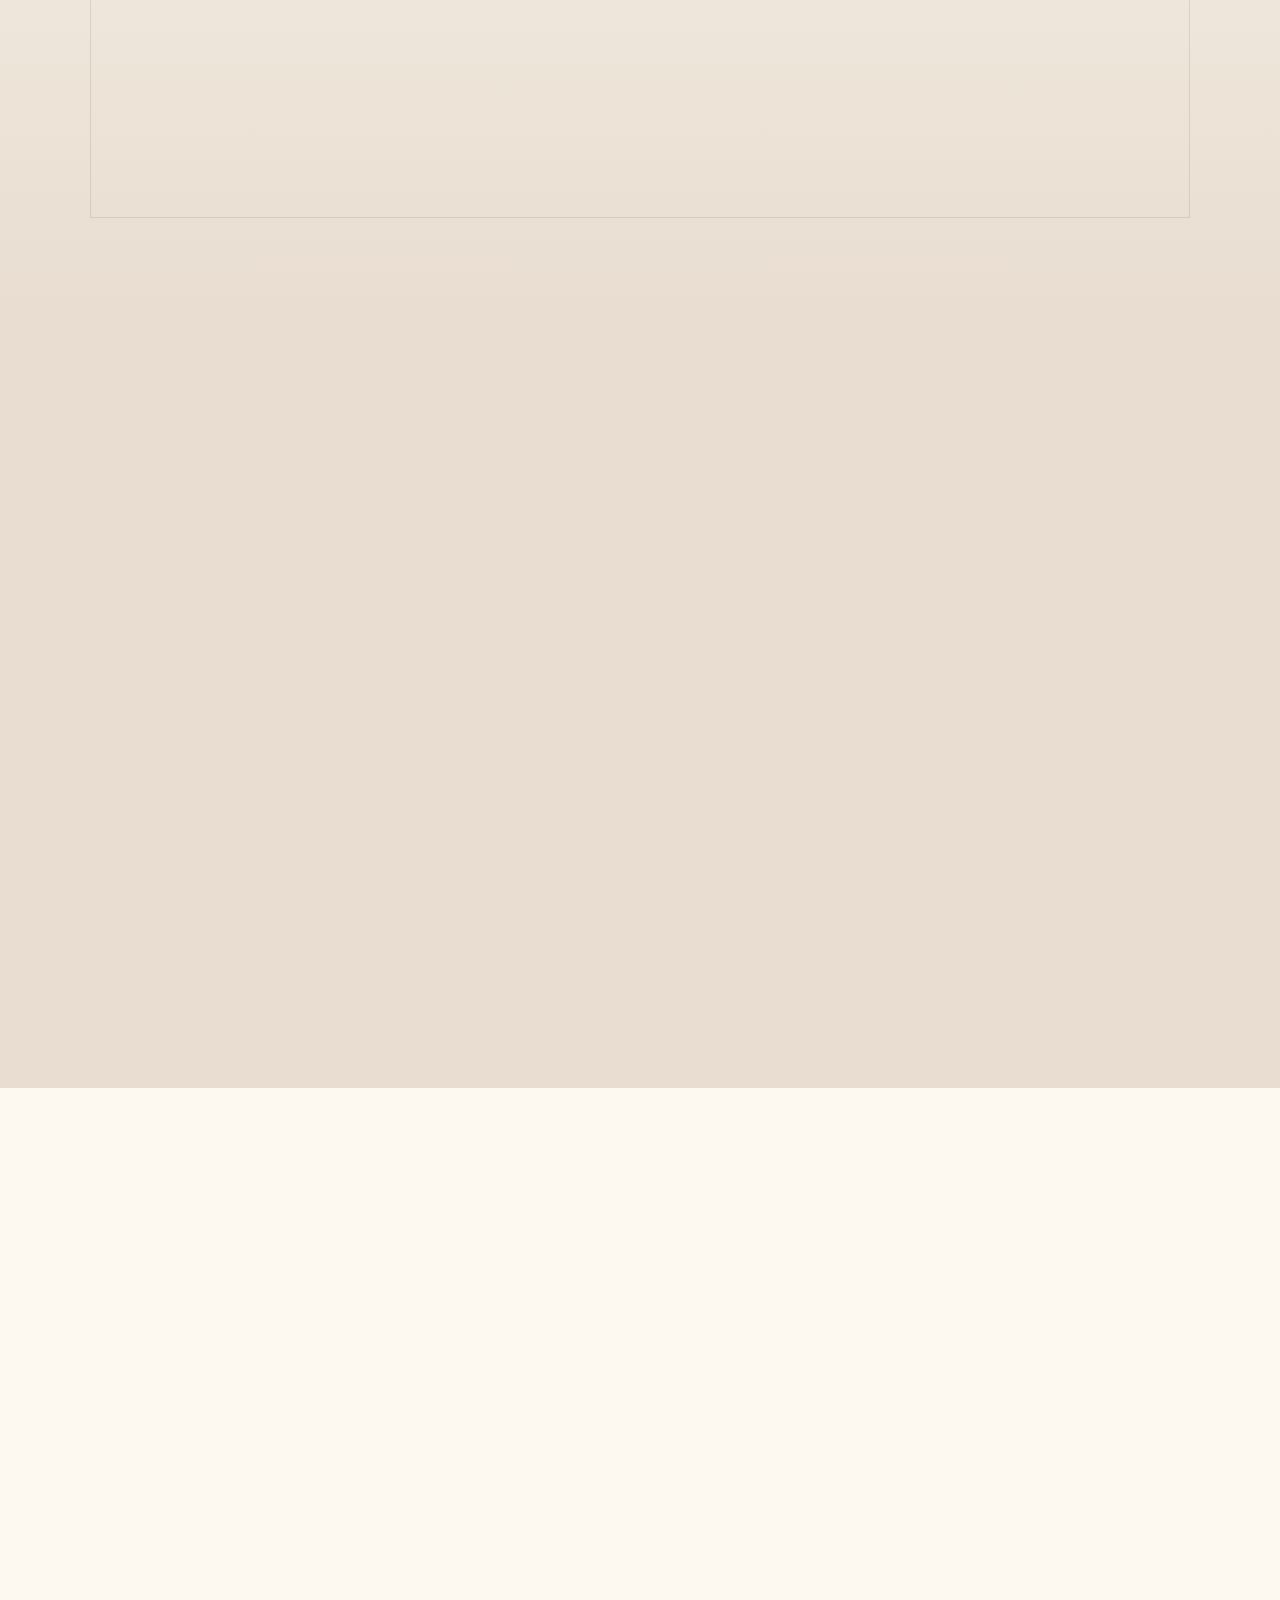
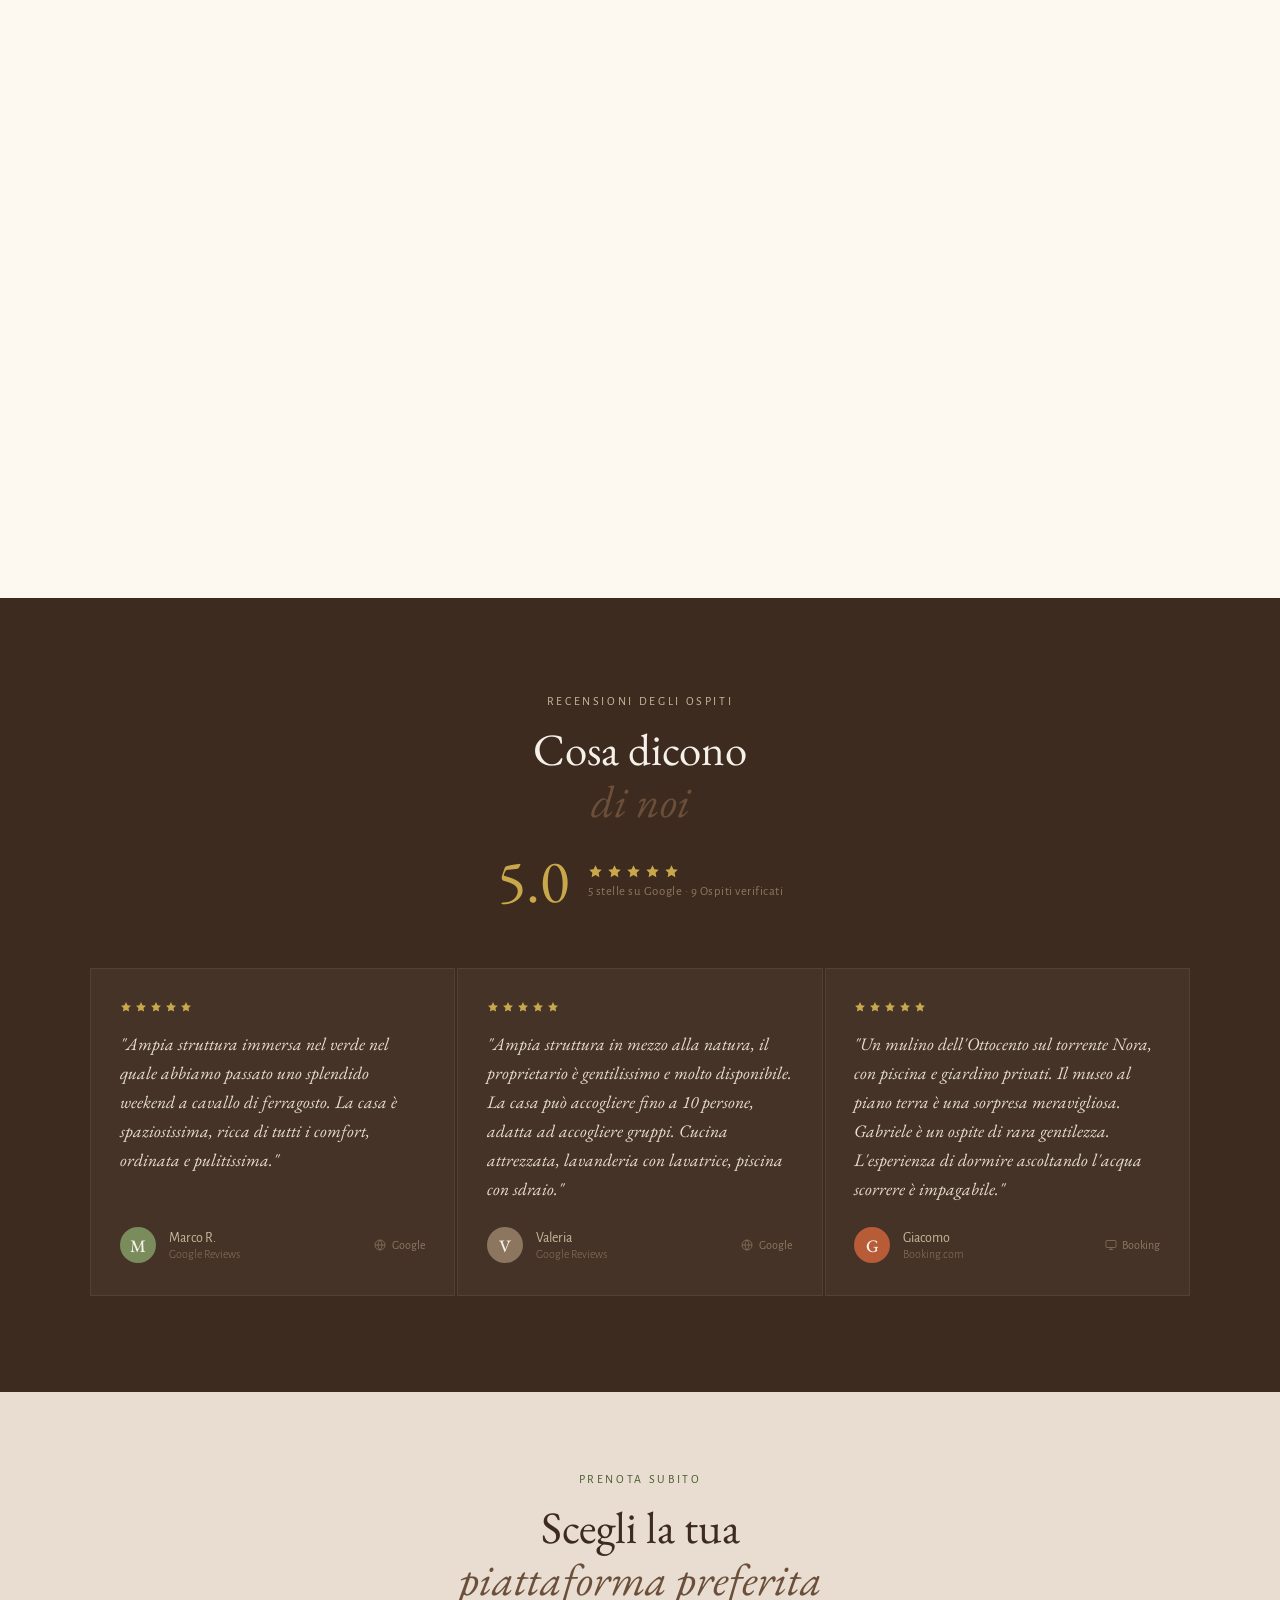
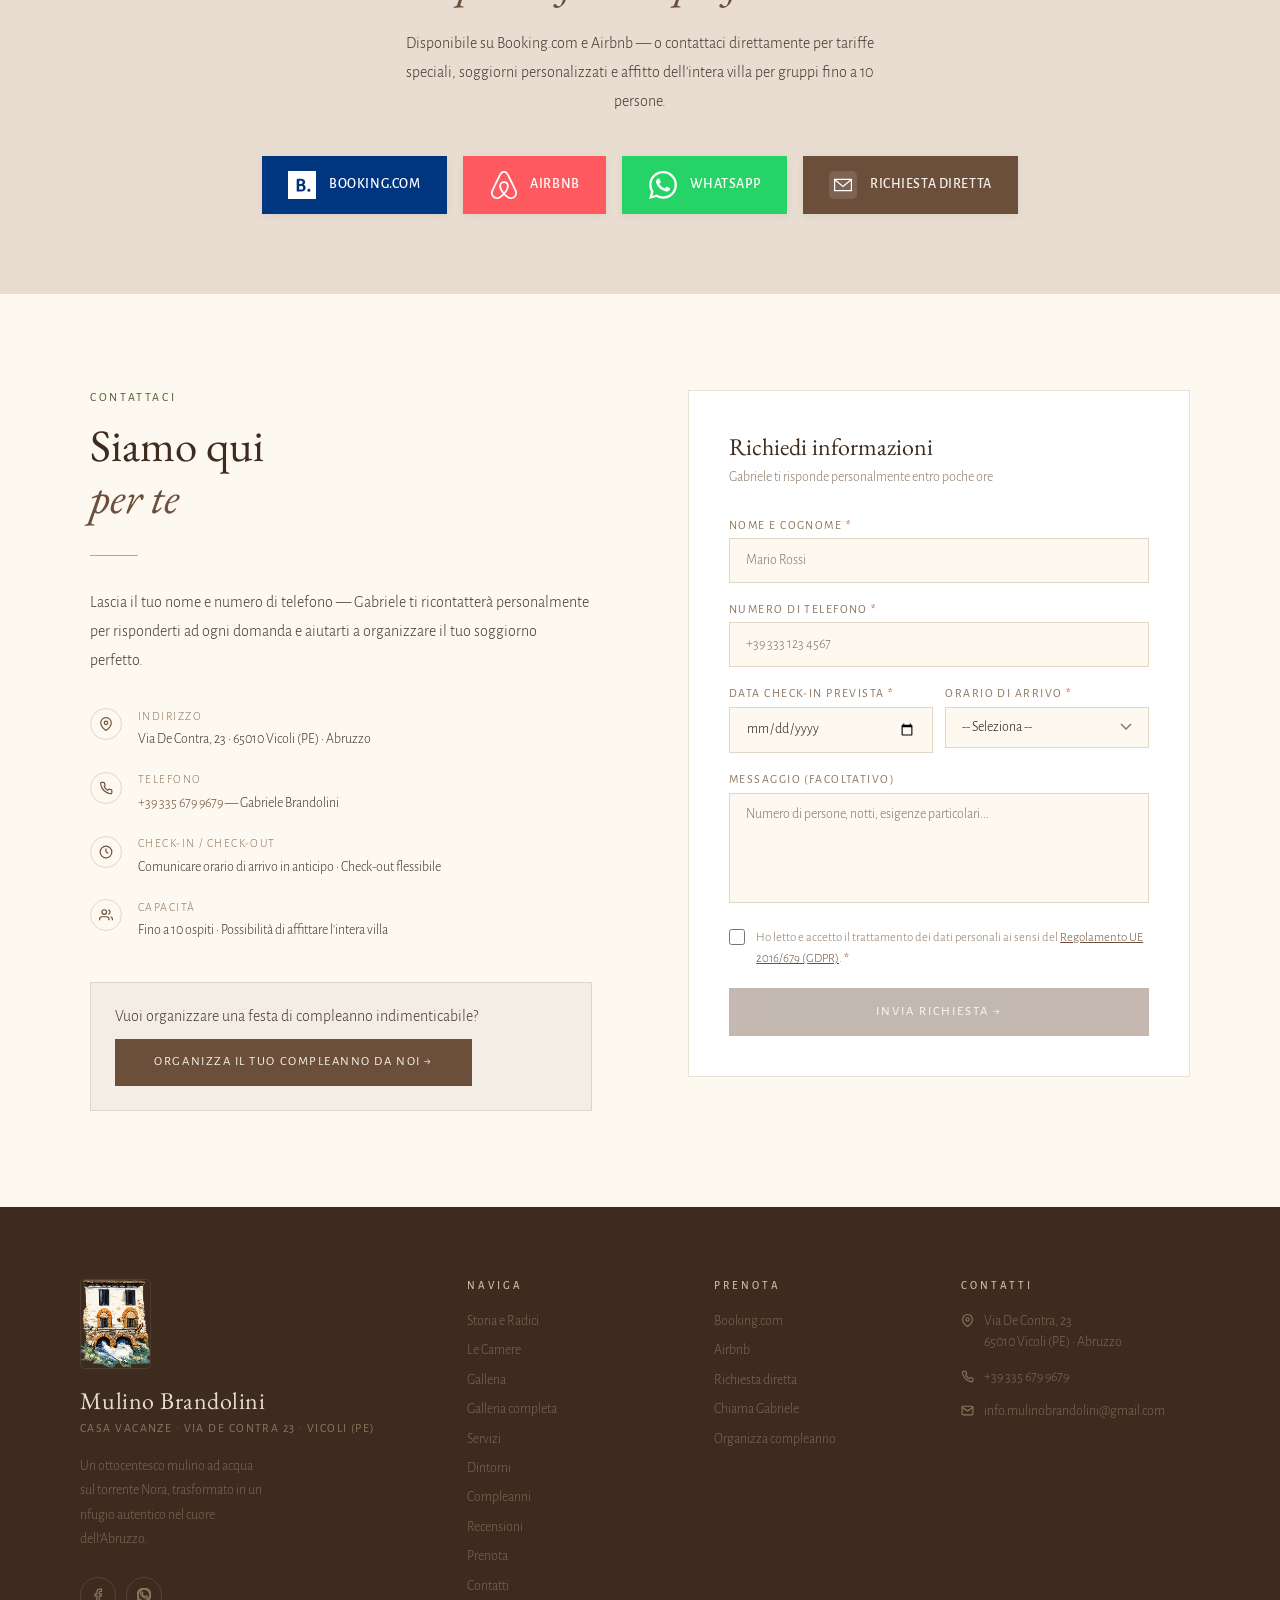
==== commit 79263523: "fix natura section" ====
--- a/index.html
+++ b/index.html
@@ -92,7 +92,7 @@
 .natura-strip-item::after{content:'';position:absolute;inset:0;background:rgba(10,20,10,.15);transition:background var(--t-slow)}
 .natura-strip-item:hover img{transform:scale(1.07)}
 .natura-strip-item:hover::after{background:rgba(10,20,10,0)}
-@media(max-width:700px){.natura-strip{grid-template-columns:1fr;height:auto}.natura-strip-item{height:180px}}
+@media(max-width:700px){.natura-hero-content{margin-left:0;}.natura-strip{grid-template-columns:1fr;height:auto}.natura-strip-item{height:360px}}
 
 /* ── EVENTI COMPLEANNI ── */
 .compleanno-section{background:var(--cream-warm);padding:var(--section-py) var(--section-px)}
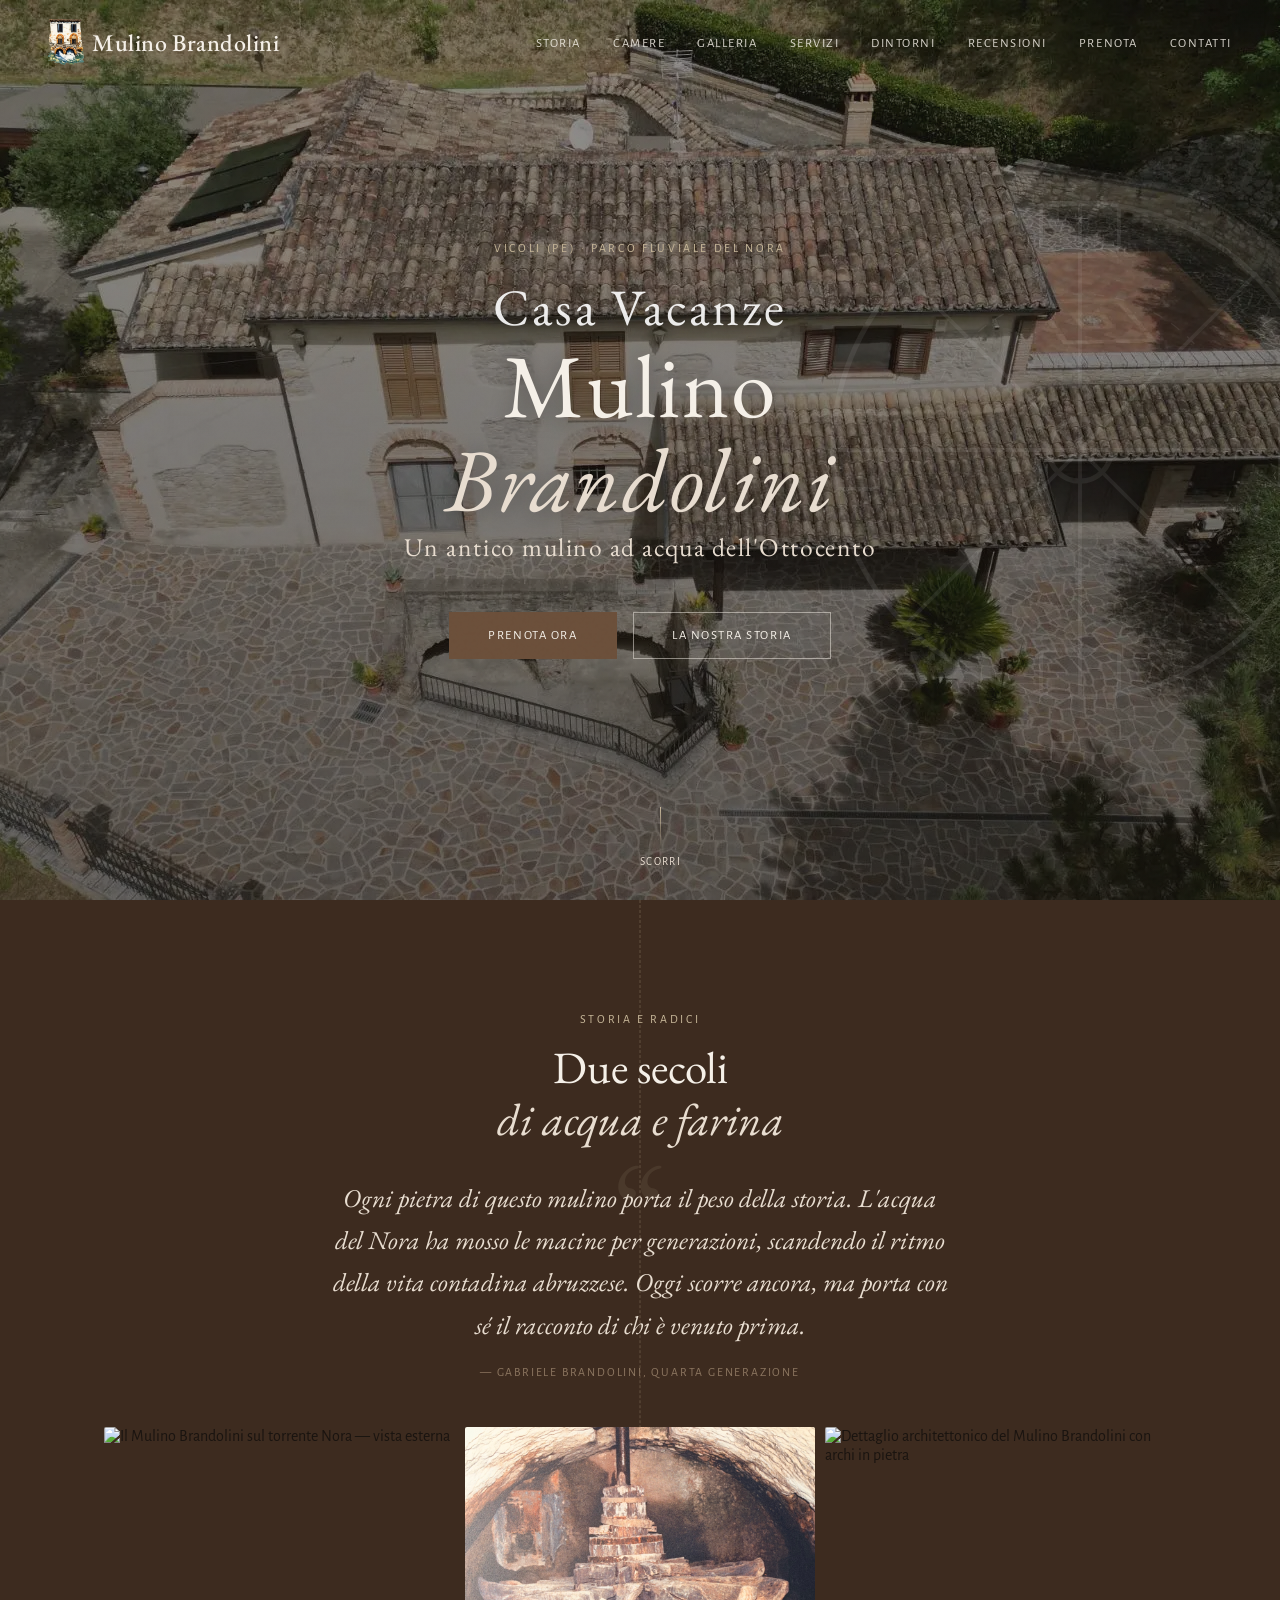
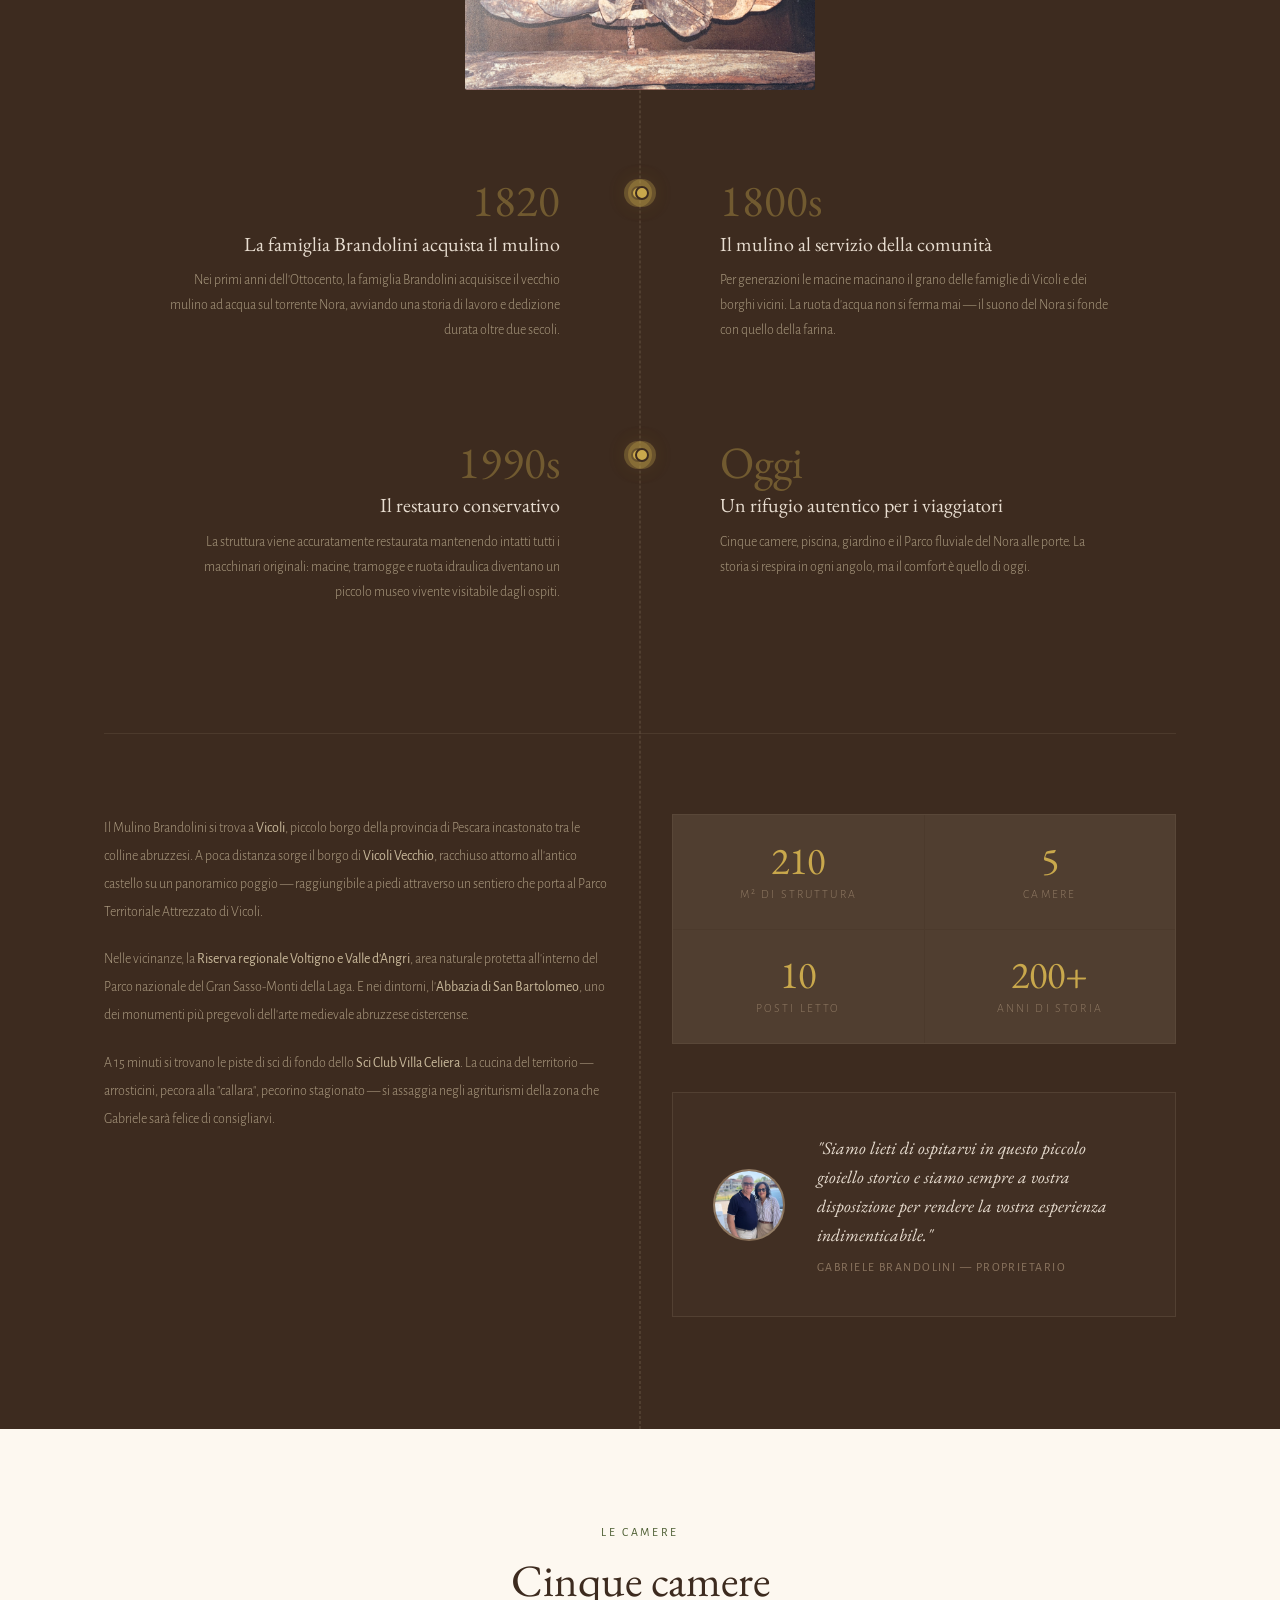
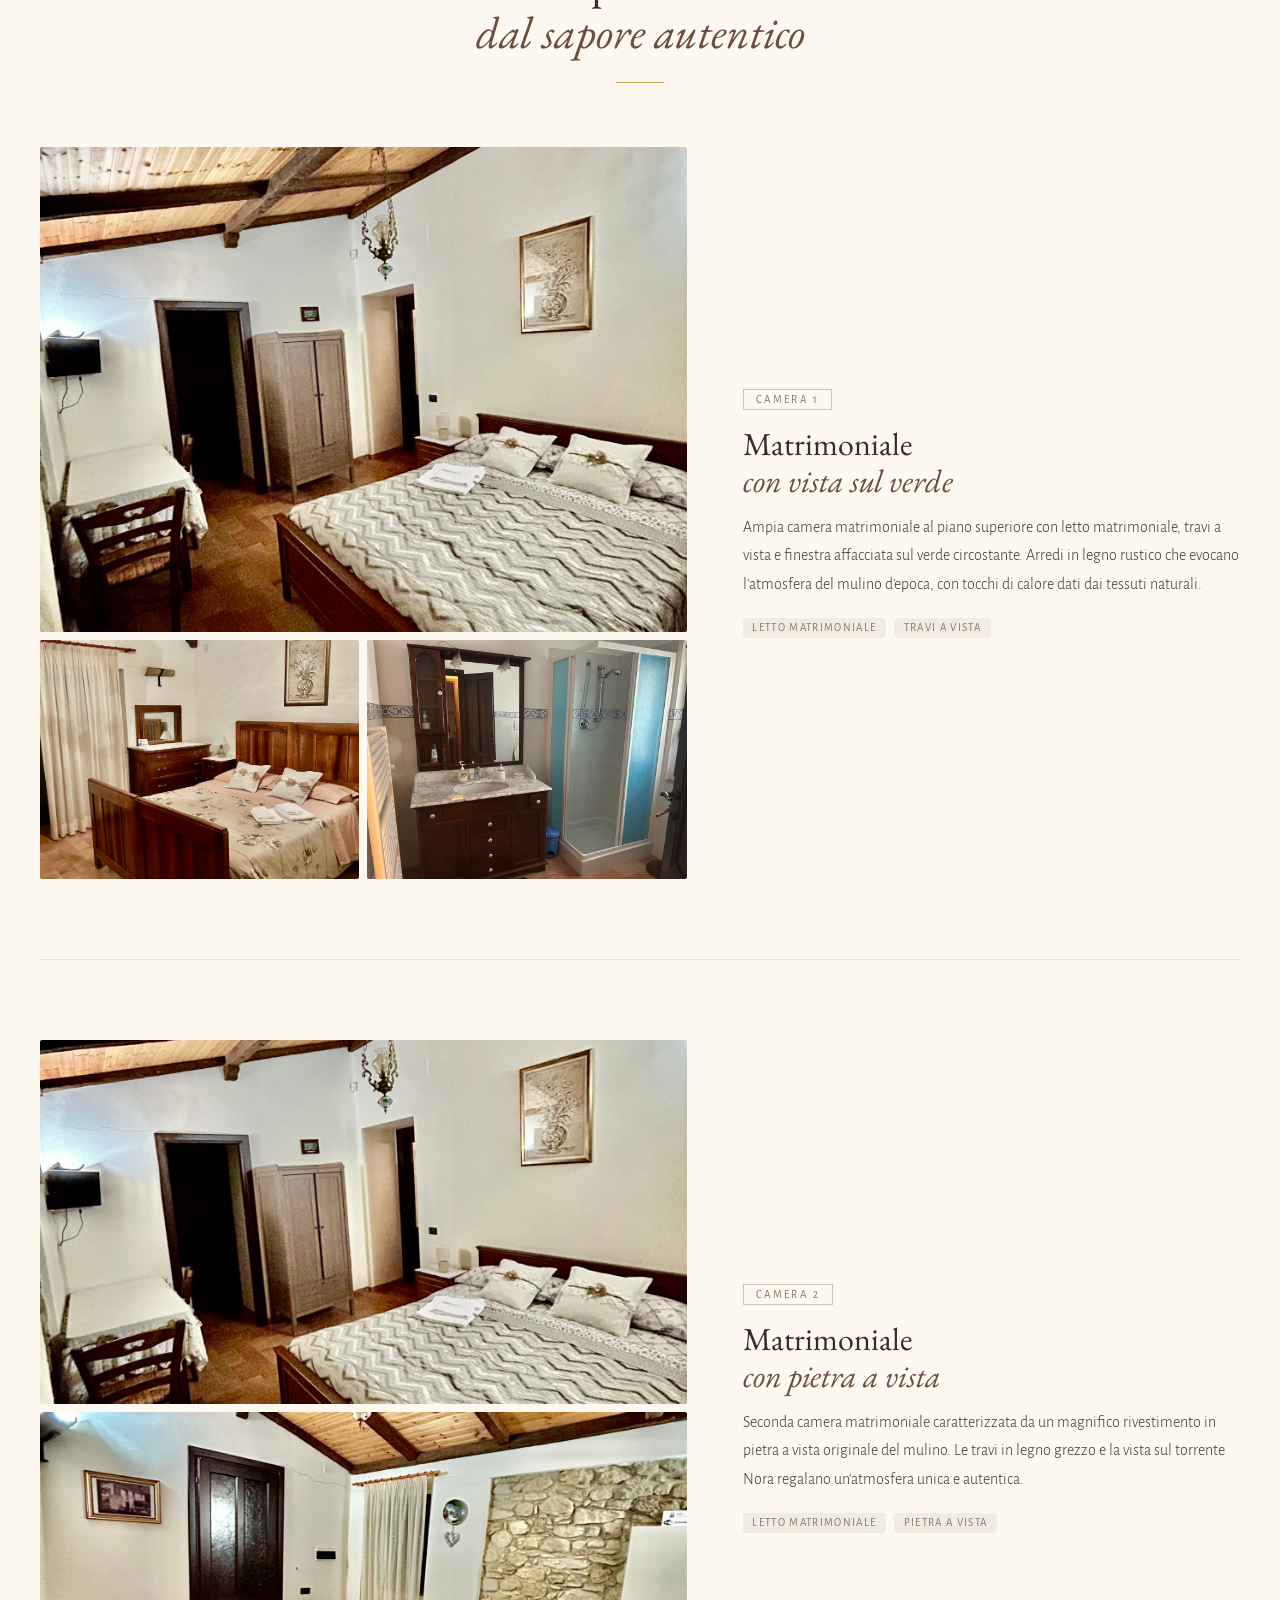
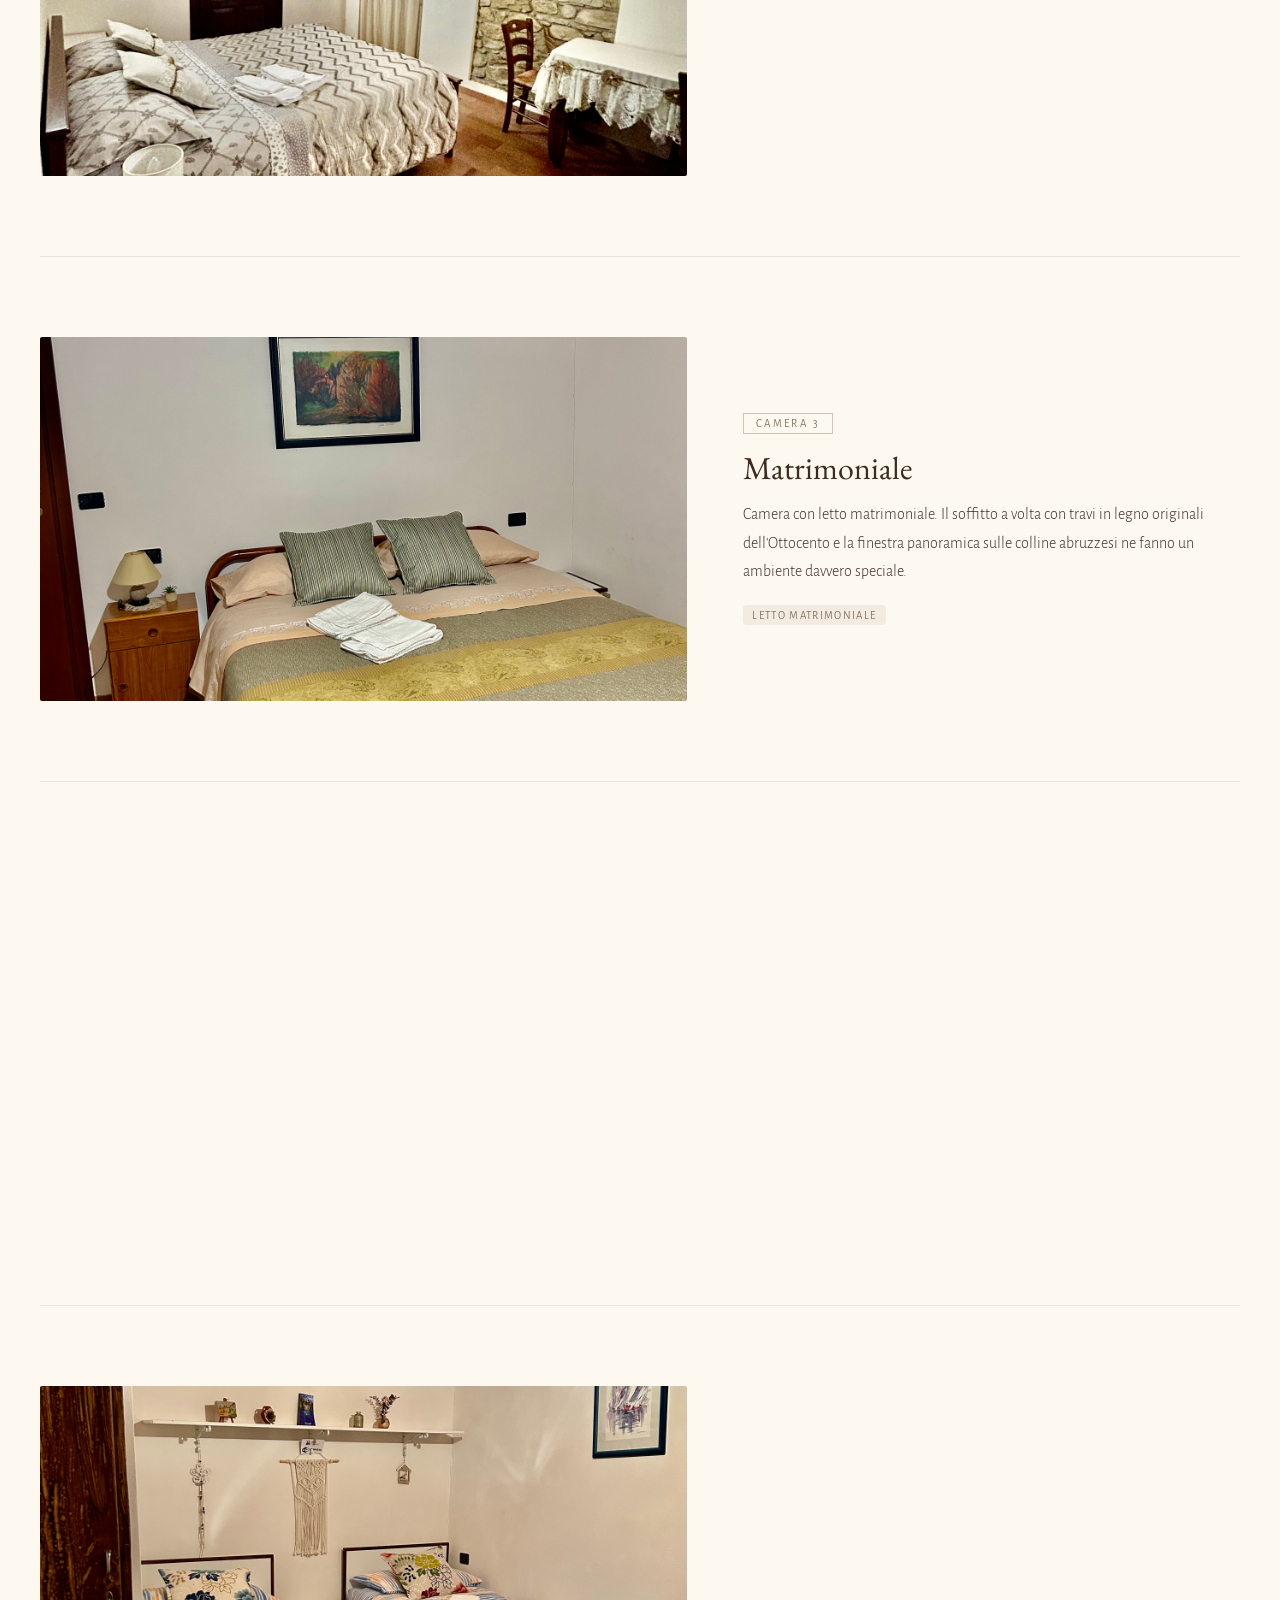
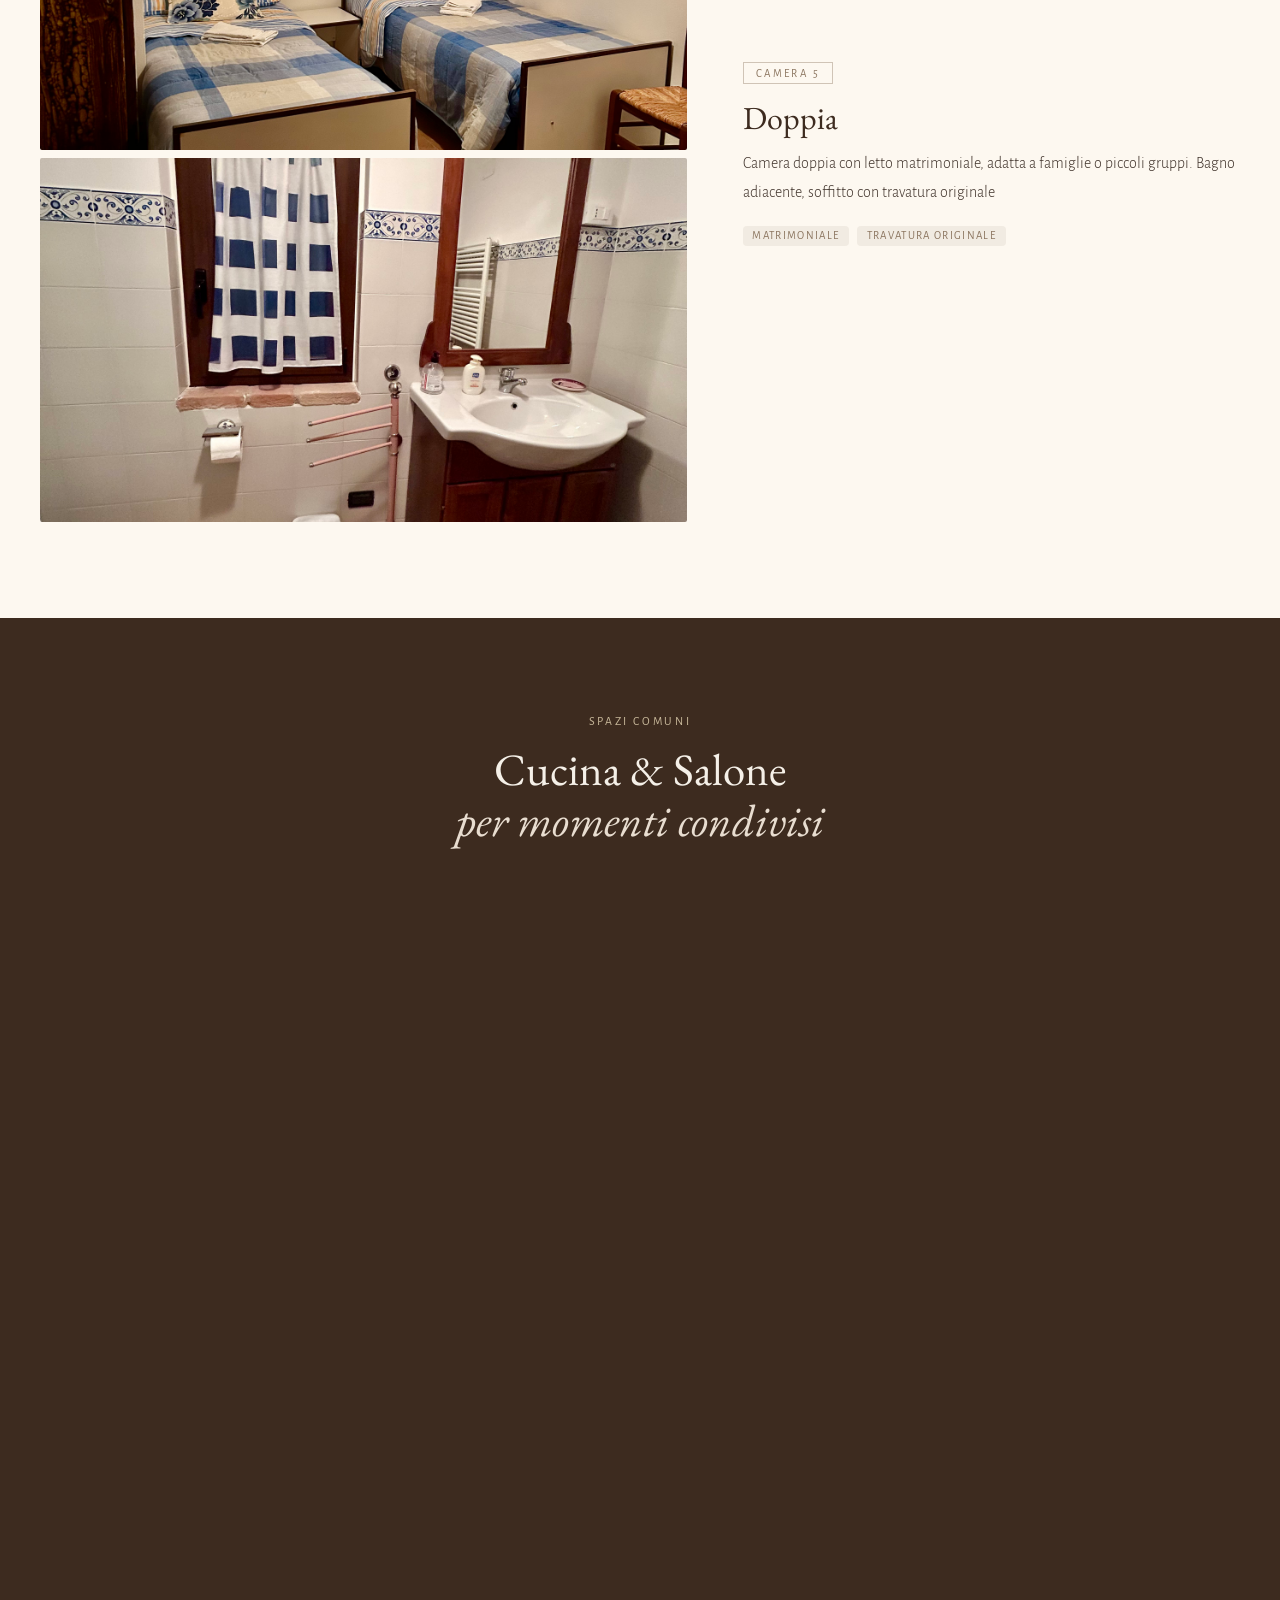
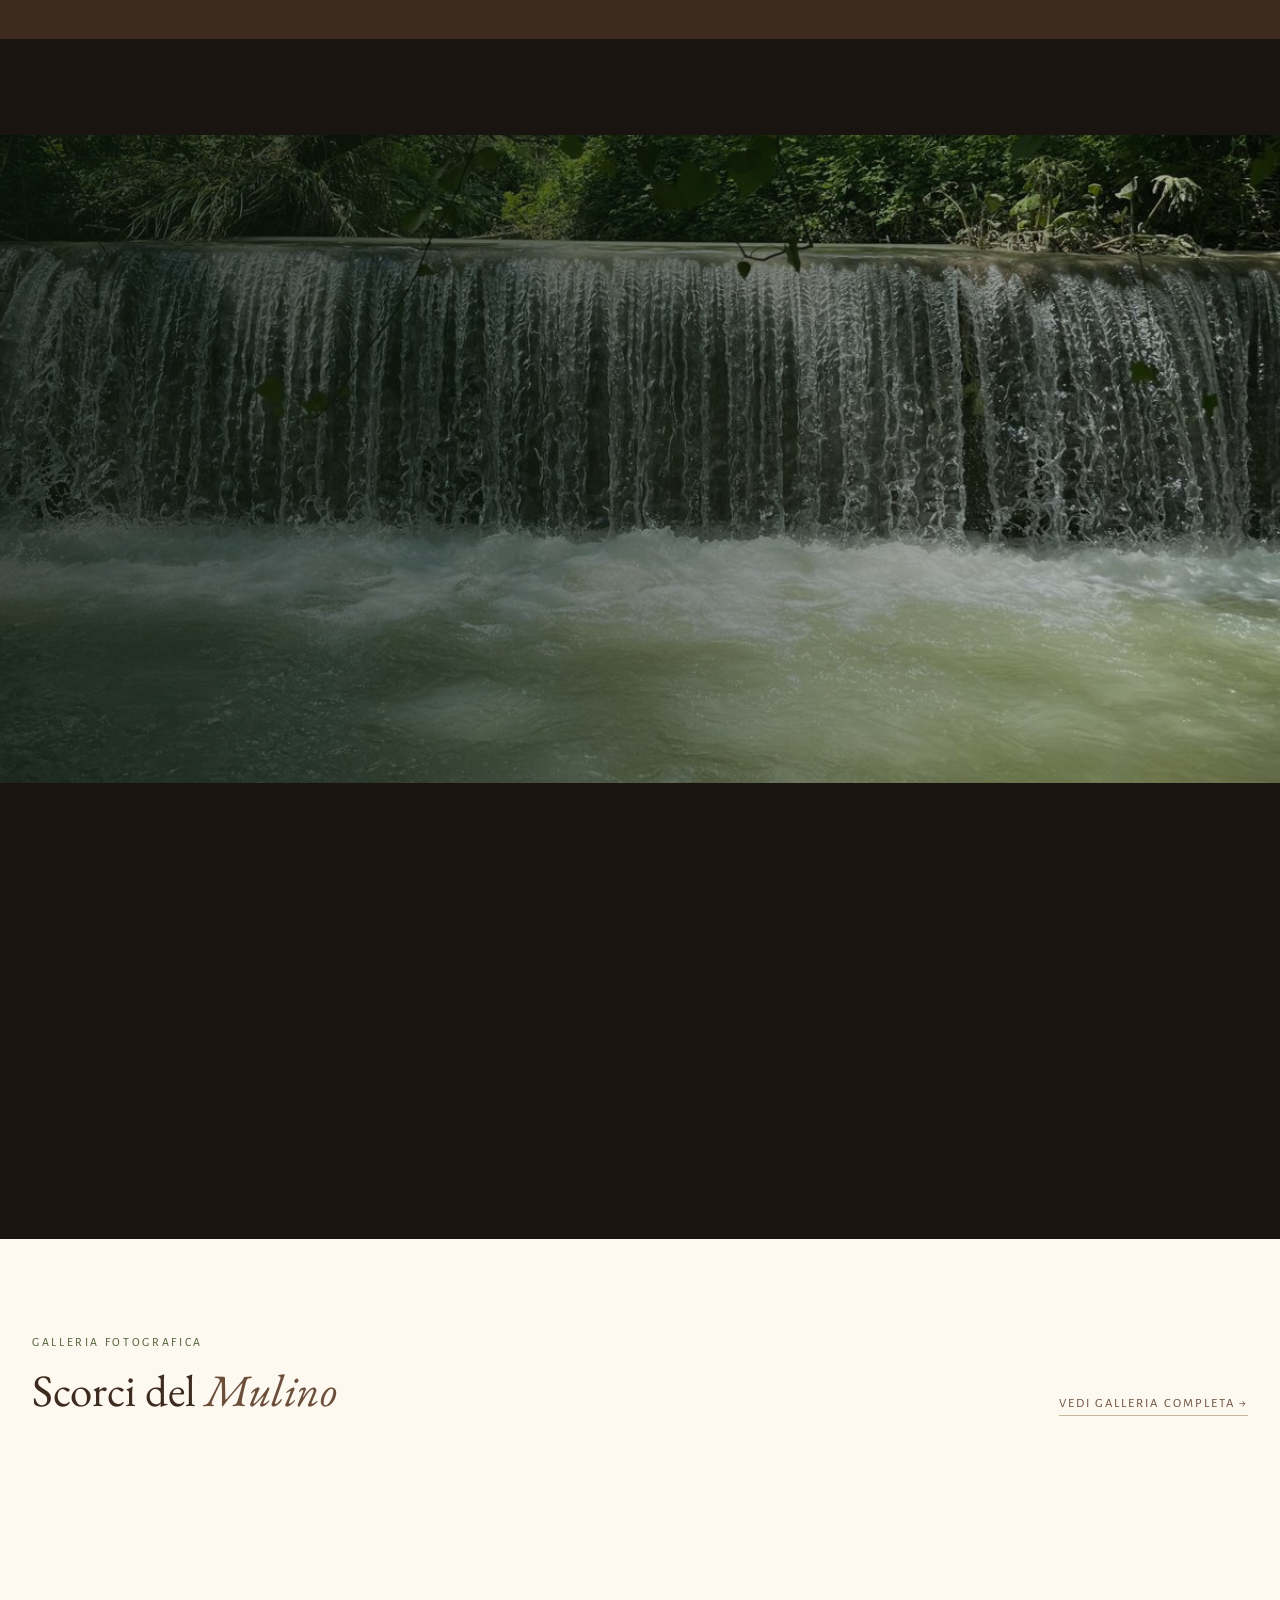
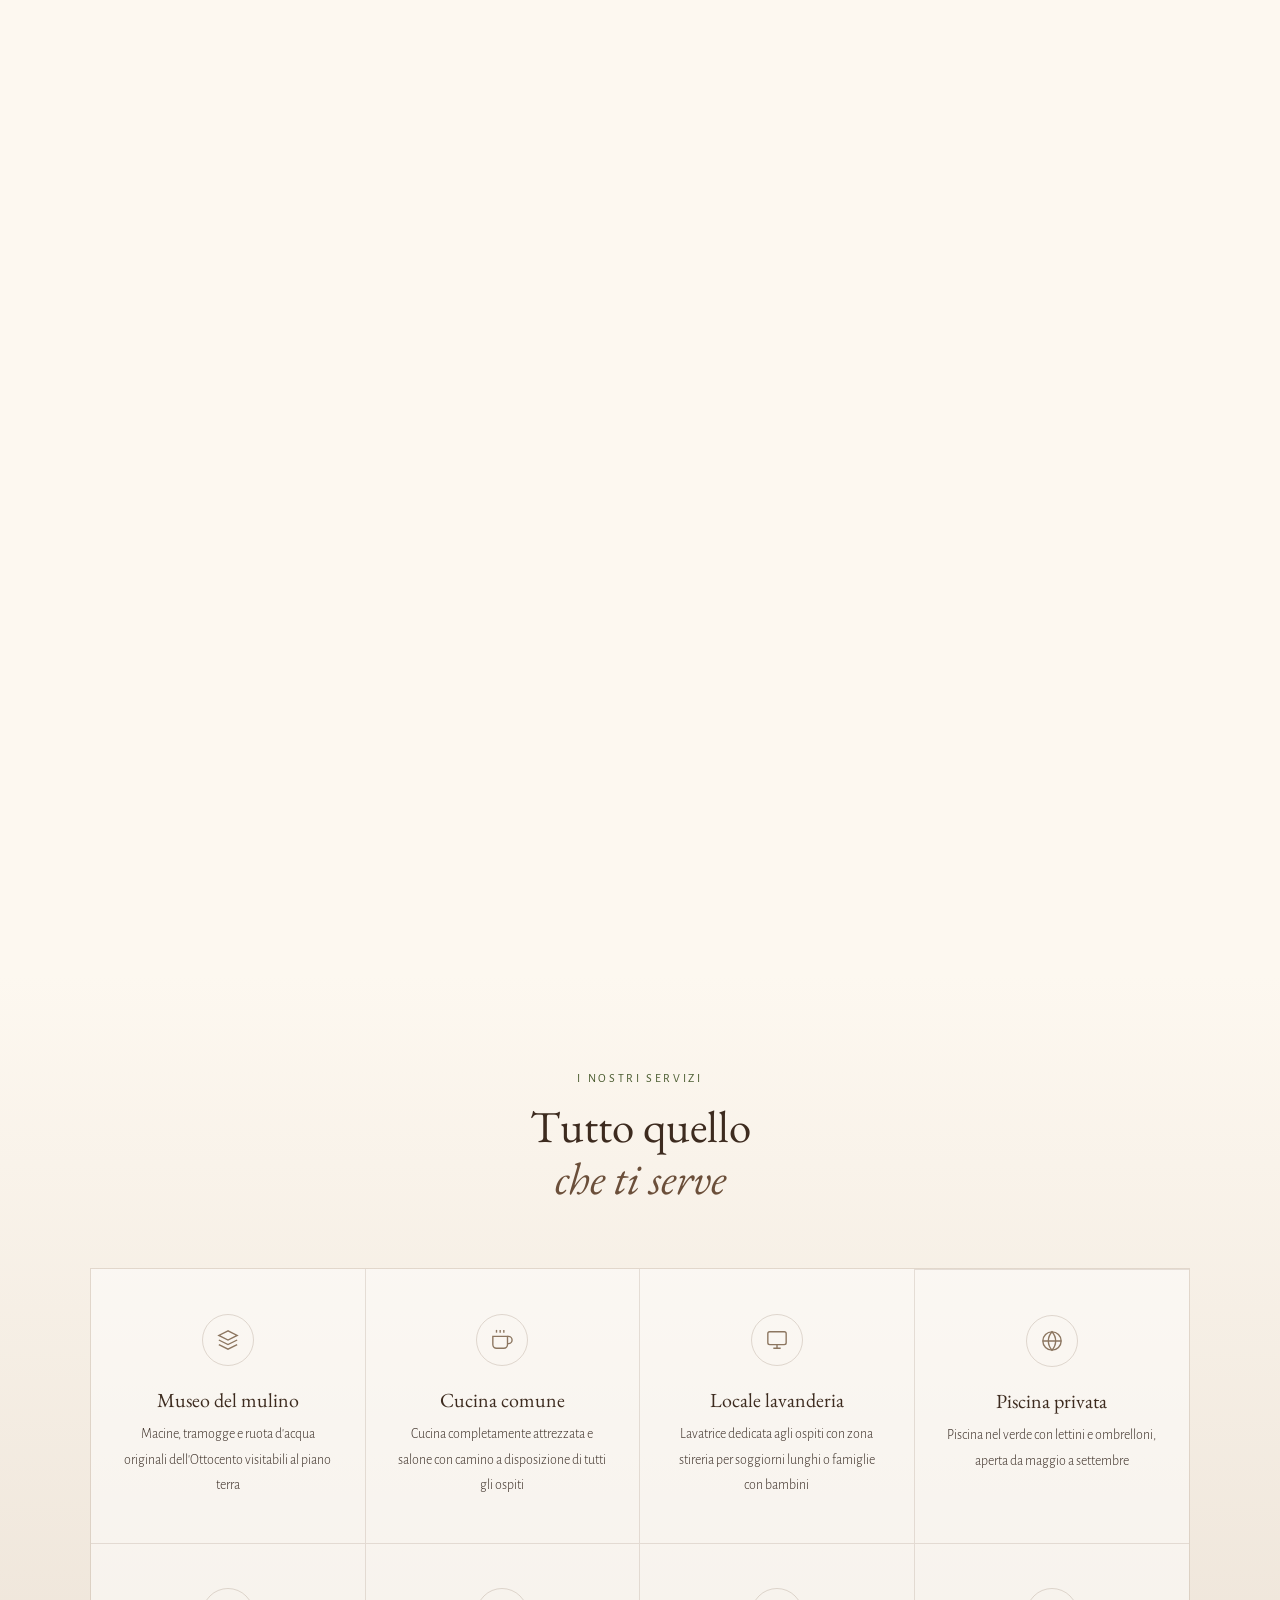
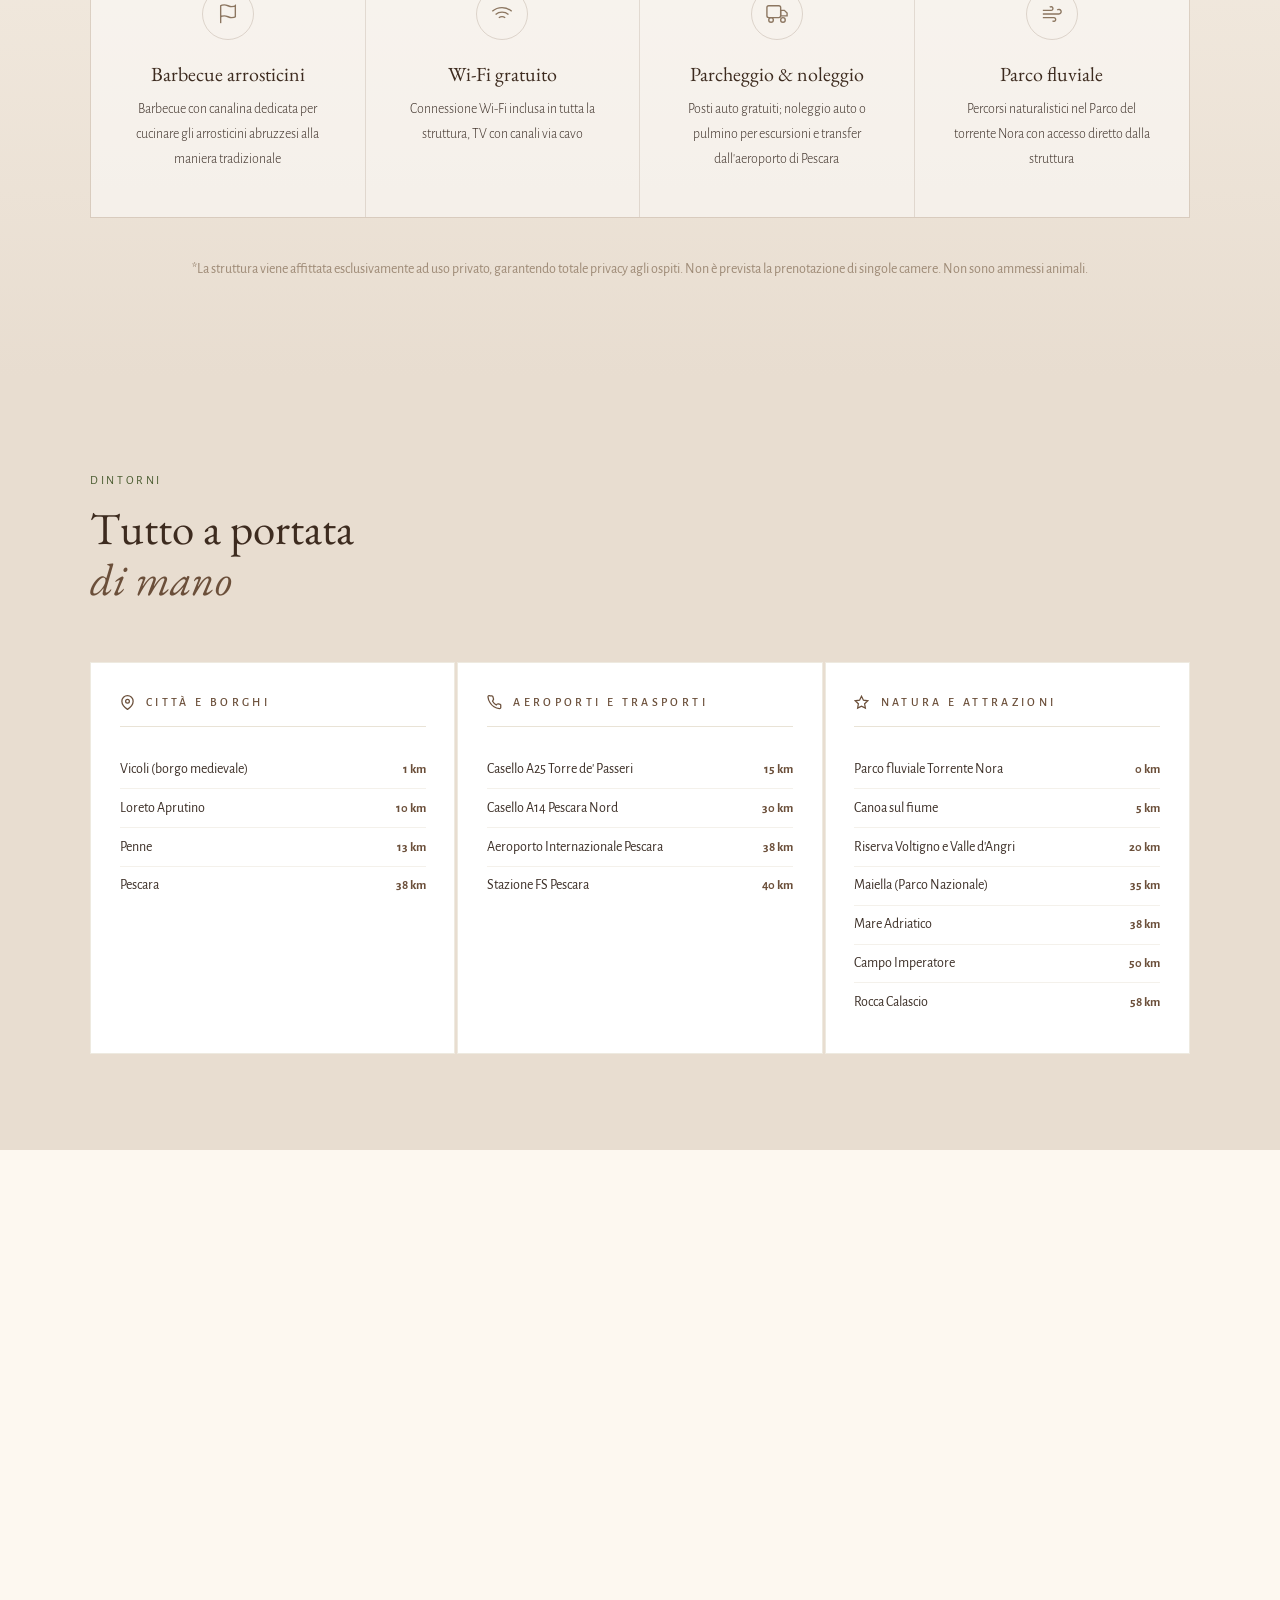
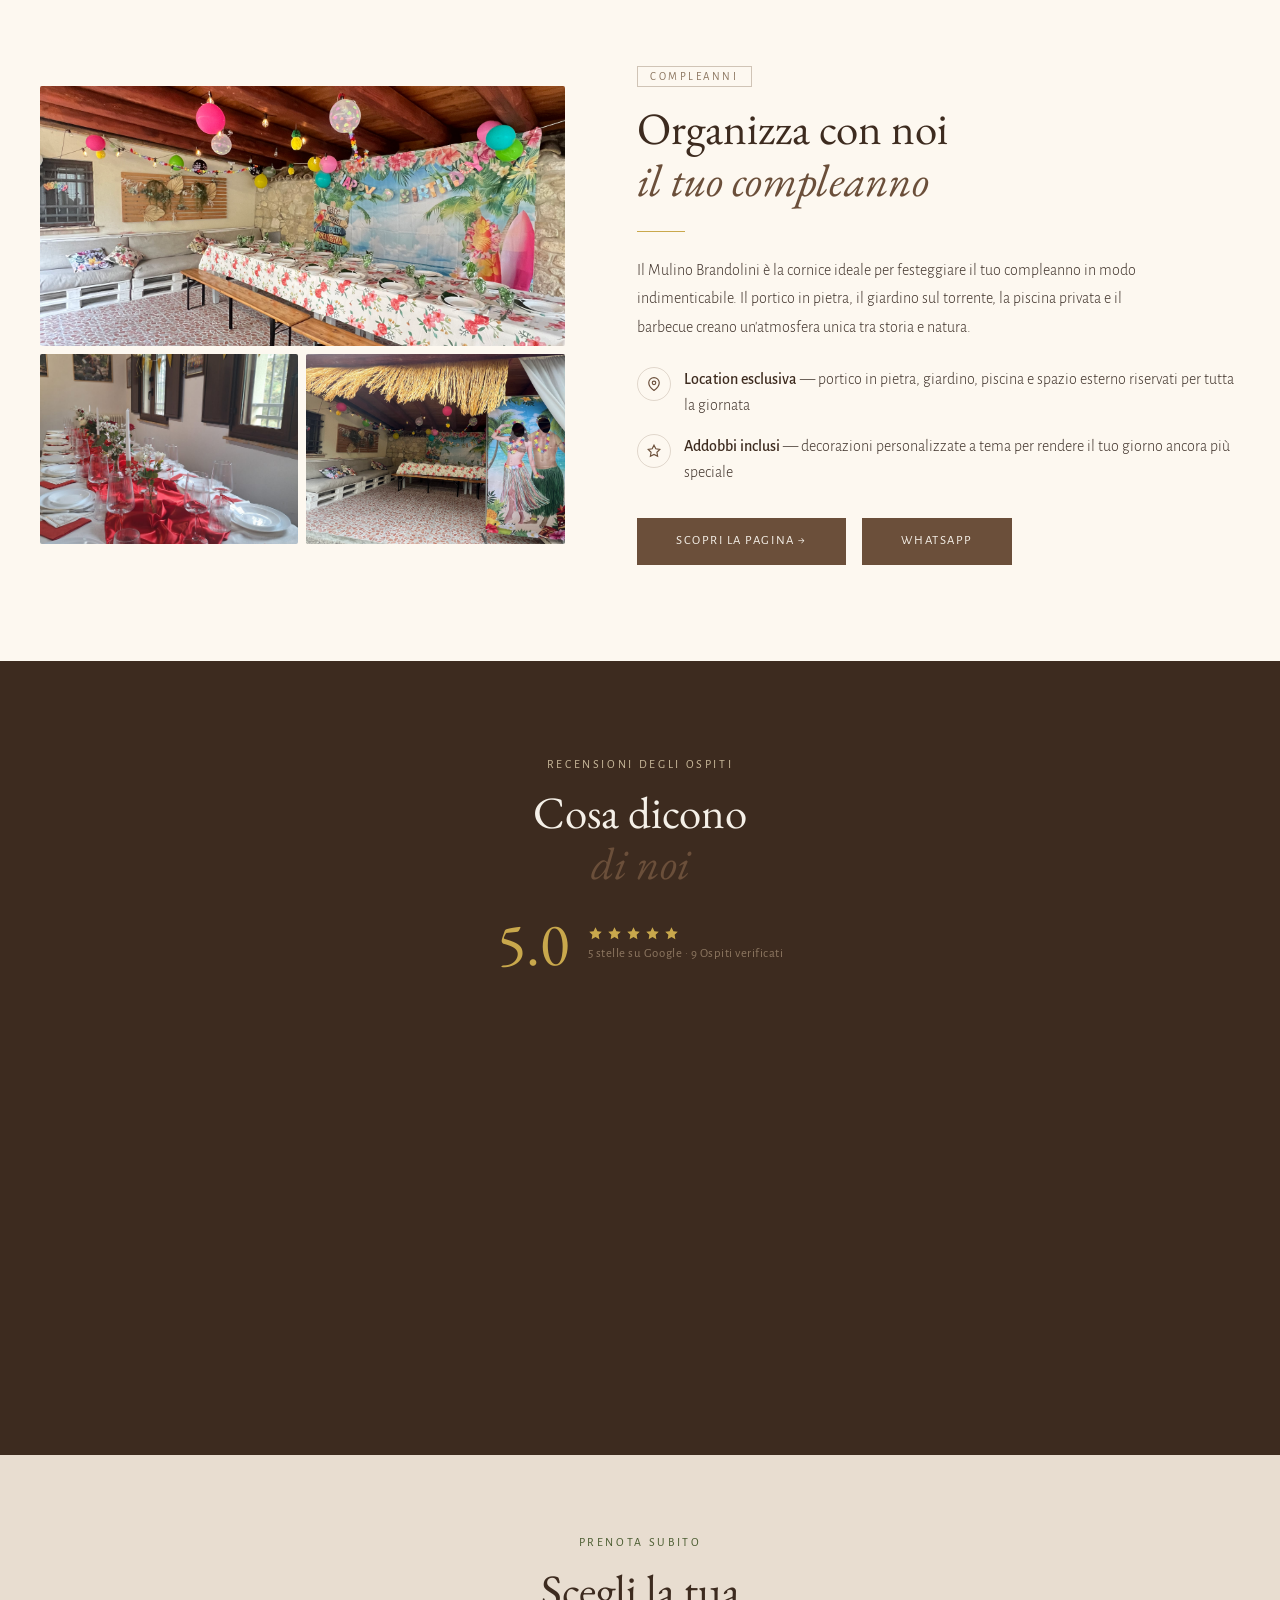
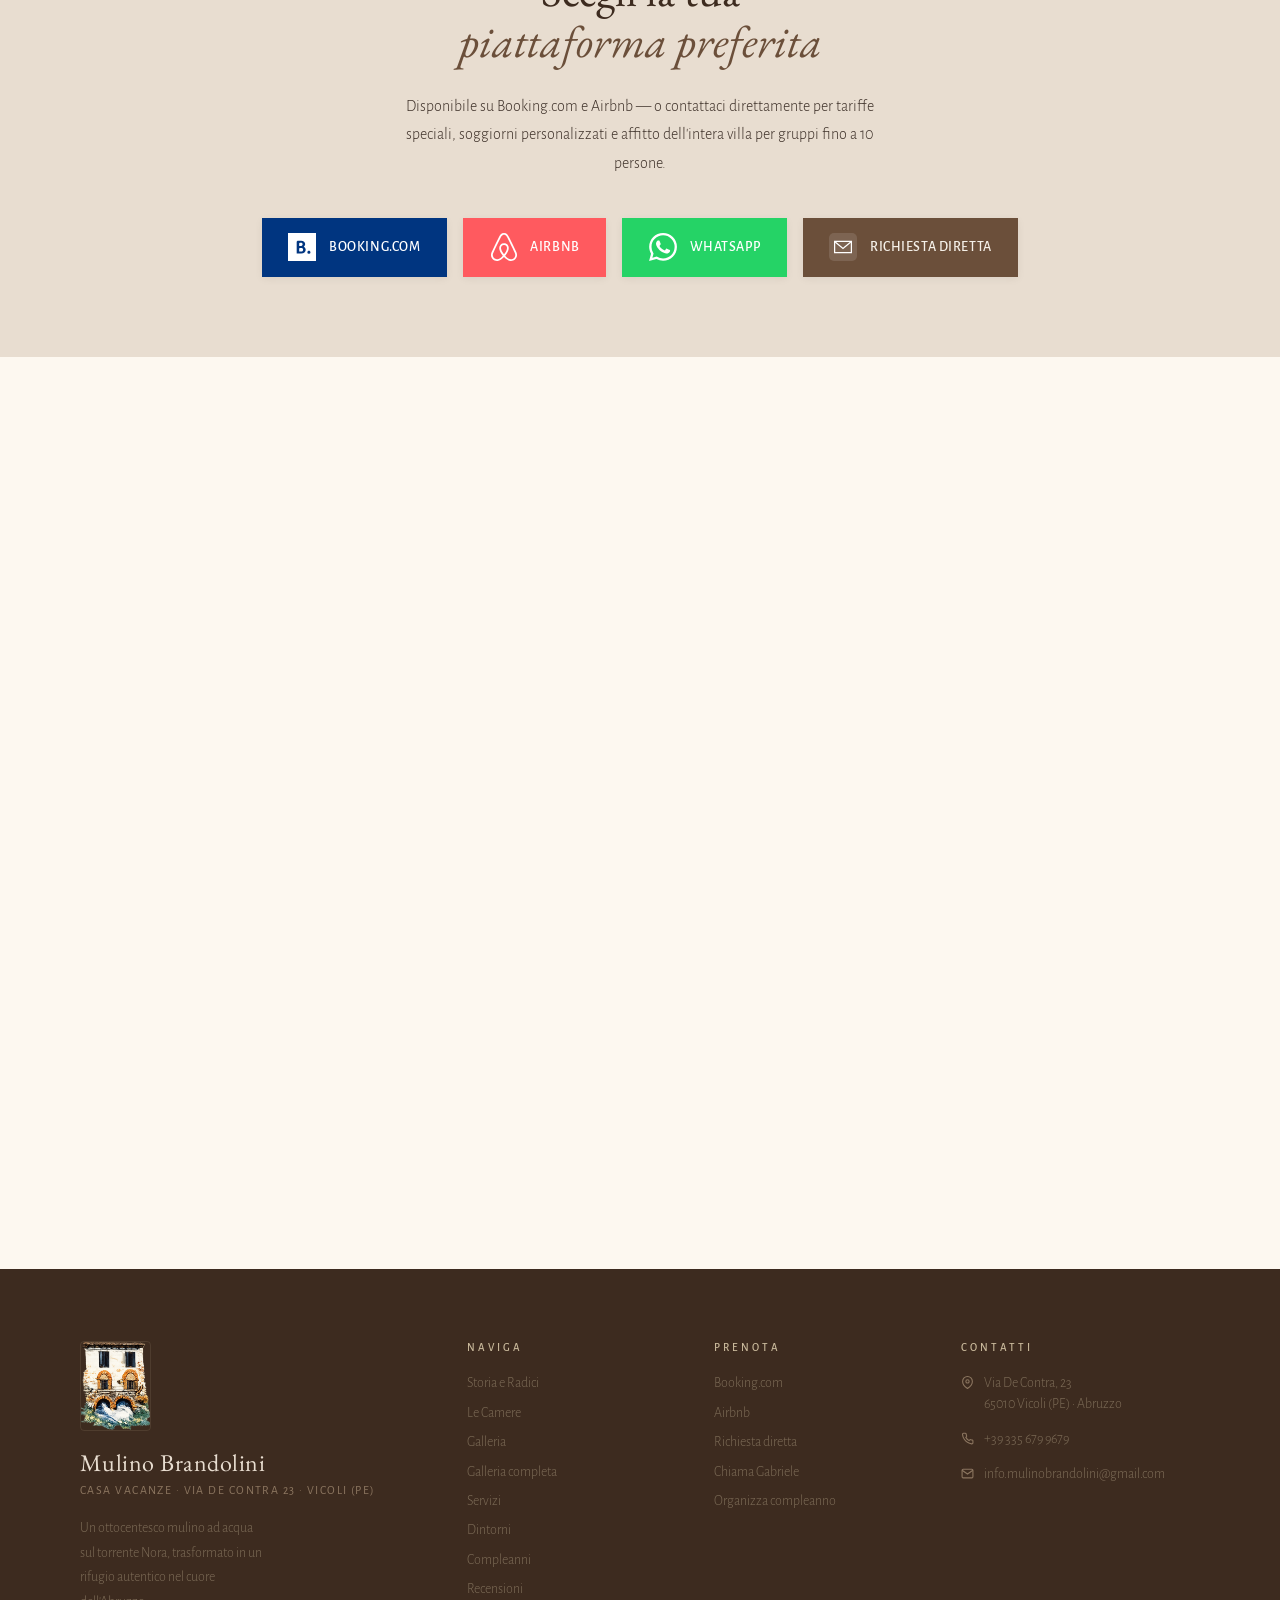
==== commit b2eb29b9: "fix post delivery" ====
--- a/index.html
+++ b/index.html
@@ -92,7 +92,7 @@
 .natura-strip-item::after{content:'';position:absolute;inset:0;background:rgba(10,20,10,.15);transition:background var(--t-slow)}
 .natura-strip-item:hover img{transform:scale(1.07)}
 .natura-strip-item:hover::after{background:rgba(10,20,10,0)}
-@media(max-width:700px){.natura-hero-content{margin-left:0;}.natura-strip{grid-template-columns:1fr;height:auto}.natura-strip-item{height:360px}}
+@media(max-width:700px){.natura-hero-content{margin-left:0;}.natura-strip{grid-template-columns:1fr;height:auto}.natura-strip-item{height:360px}.natura-strip-item .gallery-label{opacity:1}}
 
 /* ── EVENTI COMPLEANNI ── */
 .compleanno-section{background:var(--cream-warm);padding:var(--section-py) var(--section-px)}
@@ -120,6 +120,7 @@
 .features-grid-8 .feature-item:nth-child(n+5){border-top:1px solid rgba(140,118,96,.2)}
 @media(max-width:900px){.features-grid-8{grid-template-columns:repeat(2,1fr)}.features-grid-8 .feature-item:nth-child(2n){border-right:none}.features-grid-8 .feature-item:nth-child(n+3){border-top:1px solid rgba(140,118,96,.2)}.features-grid-8 .feature-item:nth-child(2){border-right:none}.features-grid-8 .feature-item:nth-child(4){border-right:none}}
 @media(max-width:500px){.features-grid-8{grid-template-columns:1fr}.features-grid-8 .feature-item{border-right:none!important;border-top:none!important;border-bottom:1px solid rgba(140,118,96,.15)}.features-grid-8 .feature-item:last-child{border-bottom:none}}
+.features-note{max-width:var(--inner-md);margin:2.5rem auto 0;text-align:center;font-size:var(--text-sm);color:var(--stone-dark);opacity:.8;line-height:1.6}
 </style>
 </head>
 <body>
@@ -269,7 +270,7 @@
         <div class="storia-facts">
           <div class="storia-fact"><span class="storia-fact-num">210</span><span class="storia-fact-label">m² di struttura</span></div>
           <div class="storia-fact"><span class="storia-fact-num">5</span><span class="storia-fact-label">camere</span></div>
-          <div class="storia-fact"><span class="storia-fact-num">10</span><span class="storia-fact-label">ospiti</span></div>
+          <div class="storia-fact"><span class="storia-fact-num">10</span><span class="storia-fact-label">posti letto</span></div>
           <div class="storia-fact"><span class="storia-fact-num">200+</span><span class="storia-fact-label">anni di storia</span></div>
         </div>
         <div class="storia-owner">
@@ -460,12 +461,15 @@
   <div class="natura-strip">
     <div class="natura-strip-item fade-in">
       <img src="imgs/natura_1.jpg" alt="Cascata naturale sul torrente Nora nel Parco Fluviale" loading="lazy">
+      <div class="gallery-label">Cascate · Parco Fluviale</div>
     </div>
     <div class="natura-strip-item fade-in fd1">
       <img src="imgs/rocca_calascio_1.jpeg" alt="Rocca Calascio — borgo medievale tra le montagne abruzzesi" loading="lazy">
+      <div class="gallery-label">Rocca Calascio</div>
     </div>
     <div class="natura-strip-item fade-in fd2">
       <img src="imgs/natura_2.jpg" alt="Sentiero immerso nel bosco del Parco Fluviale del Nora" loading="lazy">
+      <div class="gallery-label">Parco Fluviale</div>
     </div>
   </div>
 </section>
@@ -496,7 +500,7 @@
         <picture>
           <img src="imgs/barbecue_1.jpeg" alt="Arrosticini abruzzesi alla brace nel cortile del Mulino Brandolini" loading="lazy">
         </picture>
-        <div class="gallery-label">Barbecue · Arrosticini</div>
+        <div class="gallery-label">Barbecue</div>
       </div>
 
       <!-- Vista aerea -->
@@ -514,13 +518,13 @@
           <source srcset="imgs/IMG_5296.webp" type="image/webp">
           <img src="imgs/IMG_5296.PNG" alt="Barbecue con canalina per arrosticini al Mulino Brandolini" loading="lazy">
         </picture>
-        <div class="gallery-label">Arrosticini abruzzesi</div>
+        <div class="gallery-label">Arrosticini</div>
       </div>
 
       <!-- Barbecue 2 -->
       <div class="gallery-item gi5">
         <img src="imgs/barbecue_2.jpg" alt="Grigliata serale con il barbecue del Mulino Brandolini" loading="lazy">
-        <div class="gallery-label">Barbecue · Serata estiva</div>
+        <div class="gallery-label">Arrosticini Abruzzesi</div>
       </div>
 
       <!-- Compleanno -->
@@ -585,6 +589,7 @@
         <div class="feature-desc">Percorsi naturalistici nel Parco del torrente Nora con accesso diretto dalla struttura</div>
       </div>
     </div>
+    <p class="features-note">*La struttura viene affittata esclusivamente ad uso privato, garantendo totale privacy agli ospiti. Non è prevista la prenotazione di singole camere. Non sono ammessi animali.</p>
   </div>
 </div>
 
@@ -776,11 +781,11 @@
         </div>
         <div class="contact-detail fade-in fd3">
           <div class="contact-detail-icon"><svg viewBox="0 0 24 24"><circle cx="12" cy="12" r="10"/><polyline points="12 6 12 12 16 14"/></svg></div>
-          <div class="contact-detail-text"><span class="contact-detail-label">Check-in / Check-out</span>Comunicare orario di arrivo in anticipo · Check-out flessibile</div>
+          <div class="contact-detail-text"><span class="contact-detail-label">Check-in / Check-out</span>Comunicare orario di arrivo in anticipo · Check-out 12:00</div>
         </div>
         <div class="contact-detail fade-in fd3">
           <div class="contact-detail-icon"><svg viewBox="0 0 24 24"><path d="M17 21v-2a4 4 0 0 0-4-4H5a4 4 0 0 0-4 4v2"/><circle cx="9" cy="7" r="4"/><path d="M23 21v-2a4 4 0 0 0-3-3.87"/><path d="M16 3.13a4 4 0 0 1 0 7.75"/></svg></div>
-          <div class="contact-detail-text"><span class="contact-detail-label">Capacità</span>Fino a 10 ospiti · Possibilità di affittare l'intera villa</div>
+          <div class="contact-detail-text"><span class="contact-detail-label">Capacità</span>10 posti letto · Solo intera villa</div>
         </div>
       </div>
       <!-- Birthday CTA -->
--- a/style.css
+++ b/style.css
@@ -299,7 +299,7 @@
 .gallery-item img{object-fit:cover;transition:transform var(--t-image) ease}
 .gallery-item:hover img{transform:scale(1.05)}
 .gallery-label{position:absolute;bottom:0;left:0;right:0;padding:.6rem .9rem;background:linear-gradient(to top,rgba(26,20,16,.65),transparent);color:rgba(245,240,232,.85);font-size:var(--text-micro);letter-spacing:.18em;text-transform:uppercase;font-weight:var(--weight-light);opacity:0;transition:opacity var(--t-base)}
-.gallery-item:hover .gallery-label{opacity:1}
+.gallery-item:hover .gallery-label,.natura-strip-item:hover .gallery-label{opacity:1}
 /* Gallery 6 items */
 .gi1{grid-column:1;grid-row:1/3}
 .gi2{grid-column:2;grid-row:1}
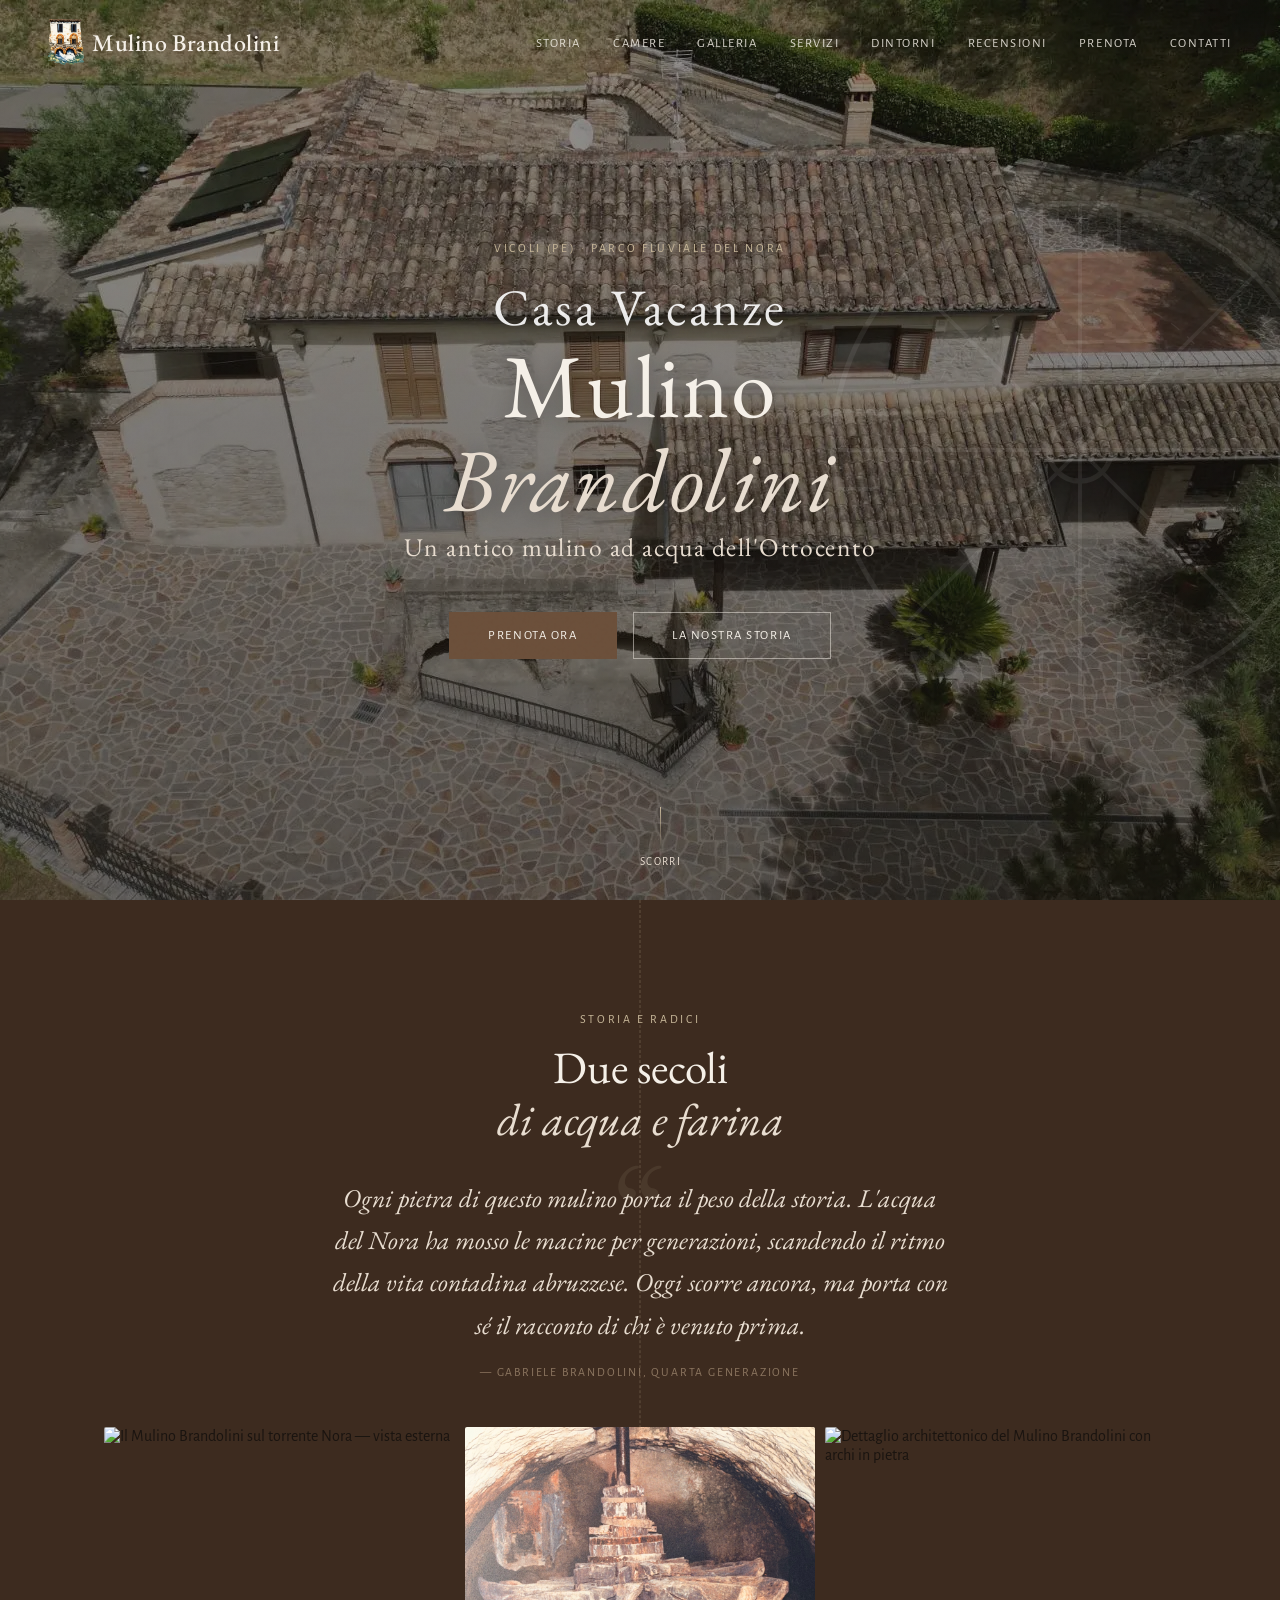
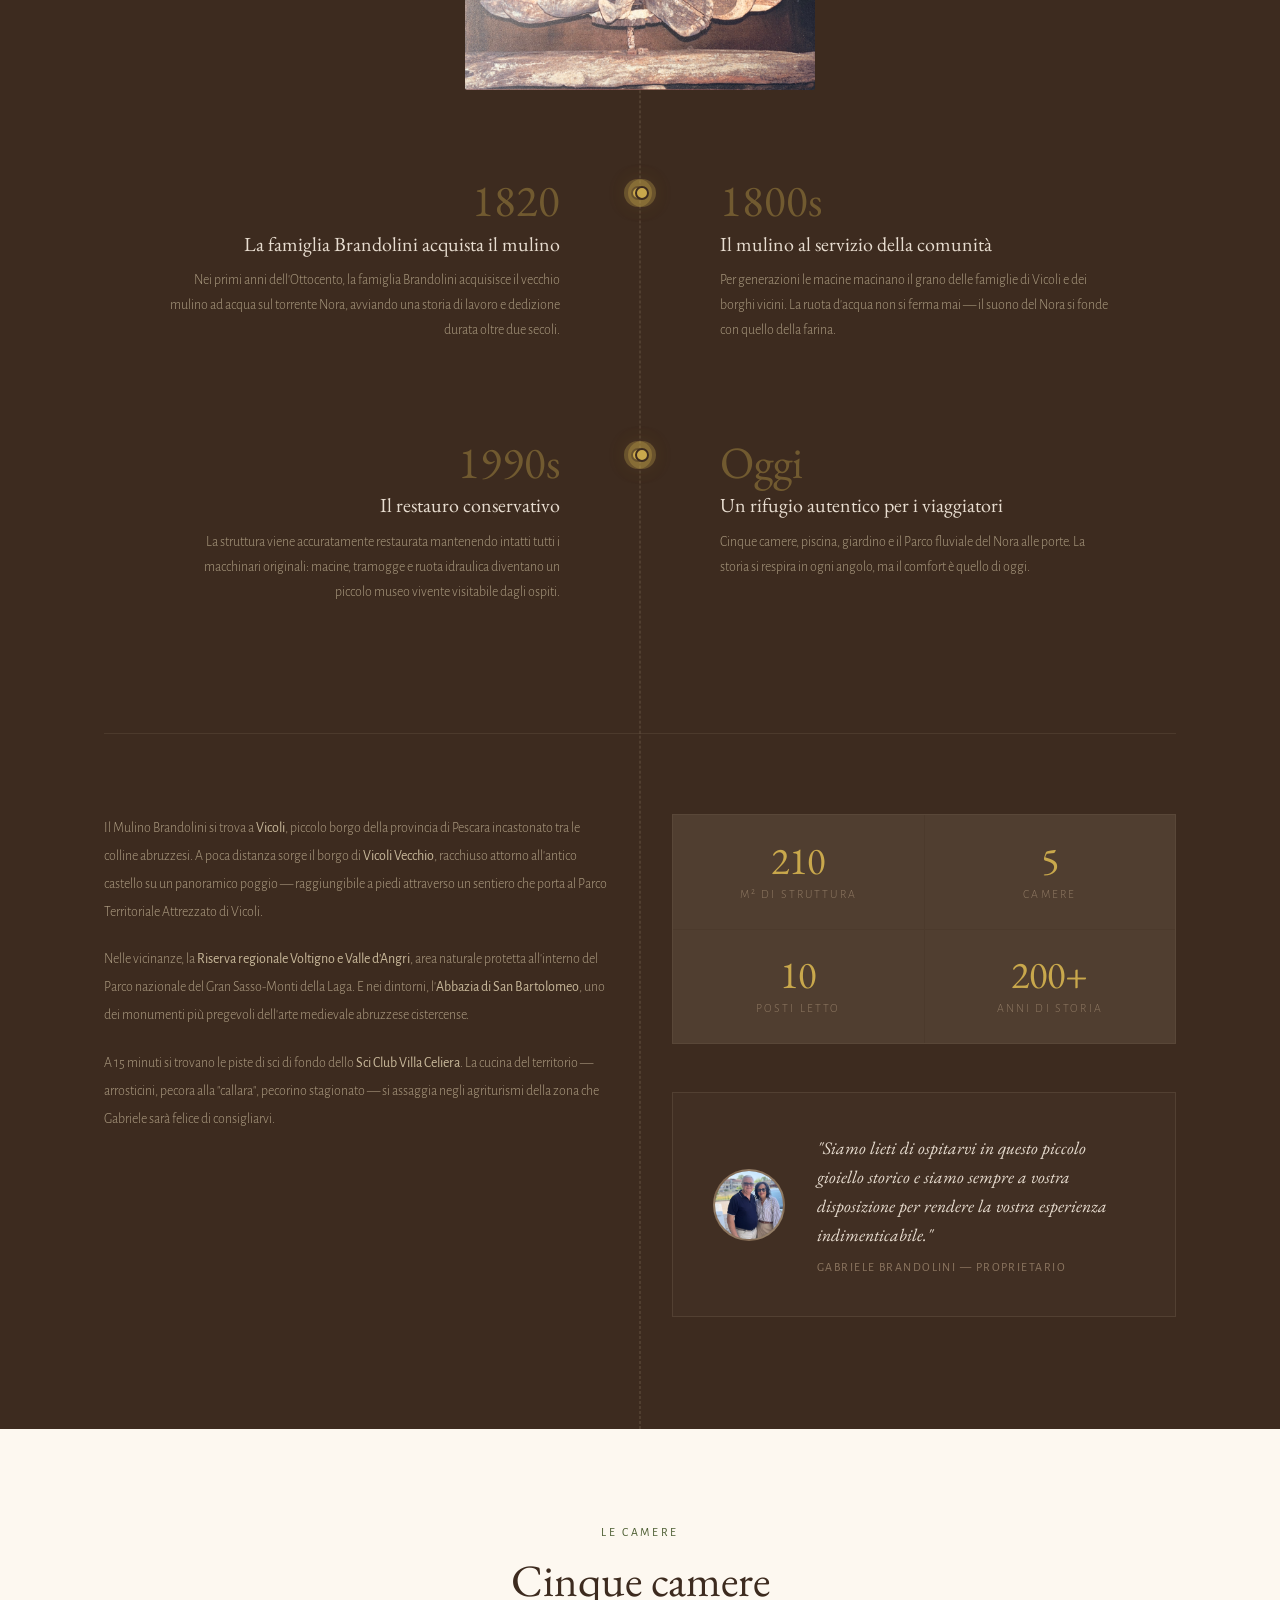
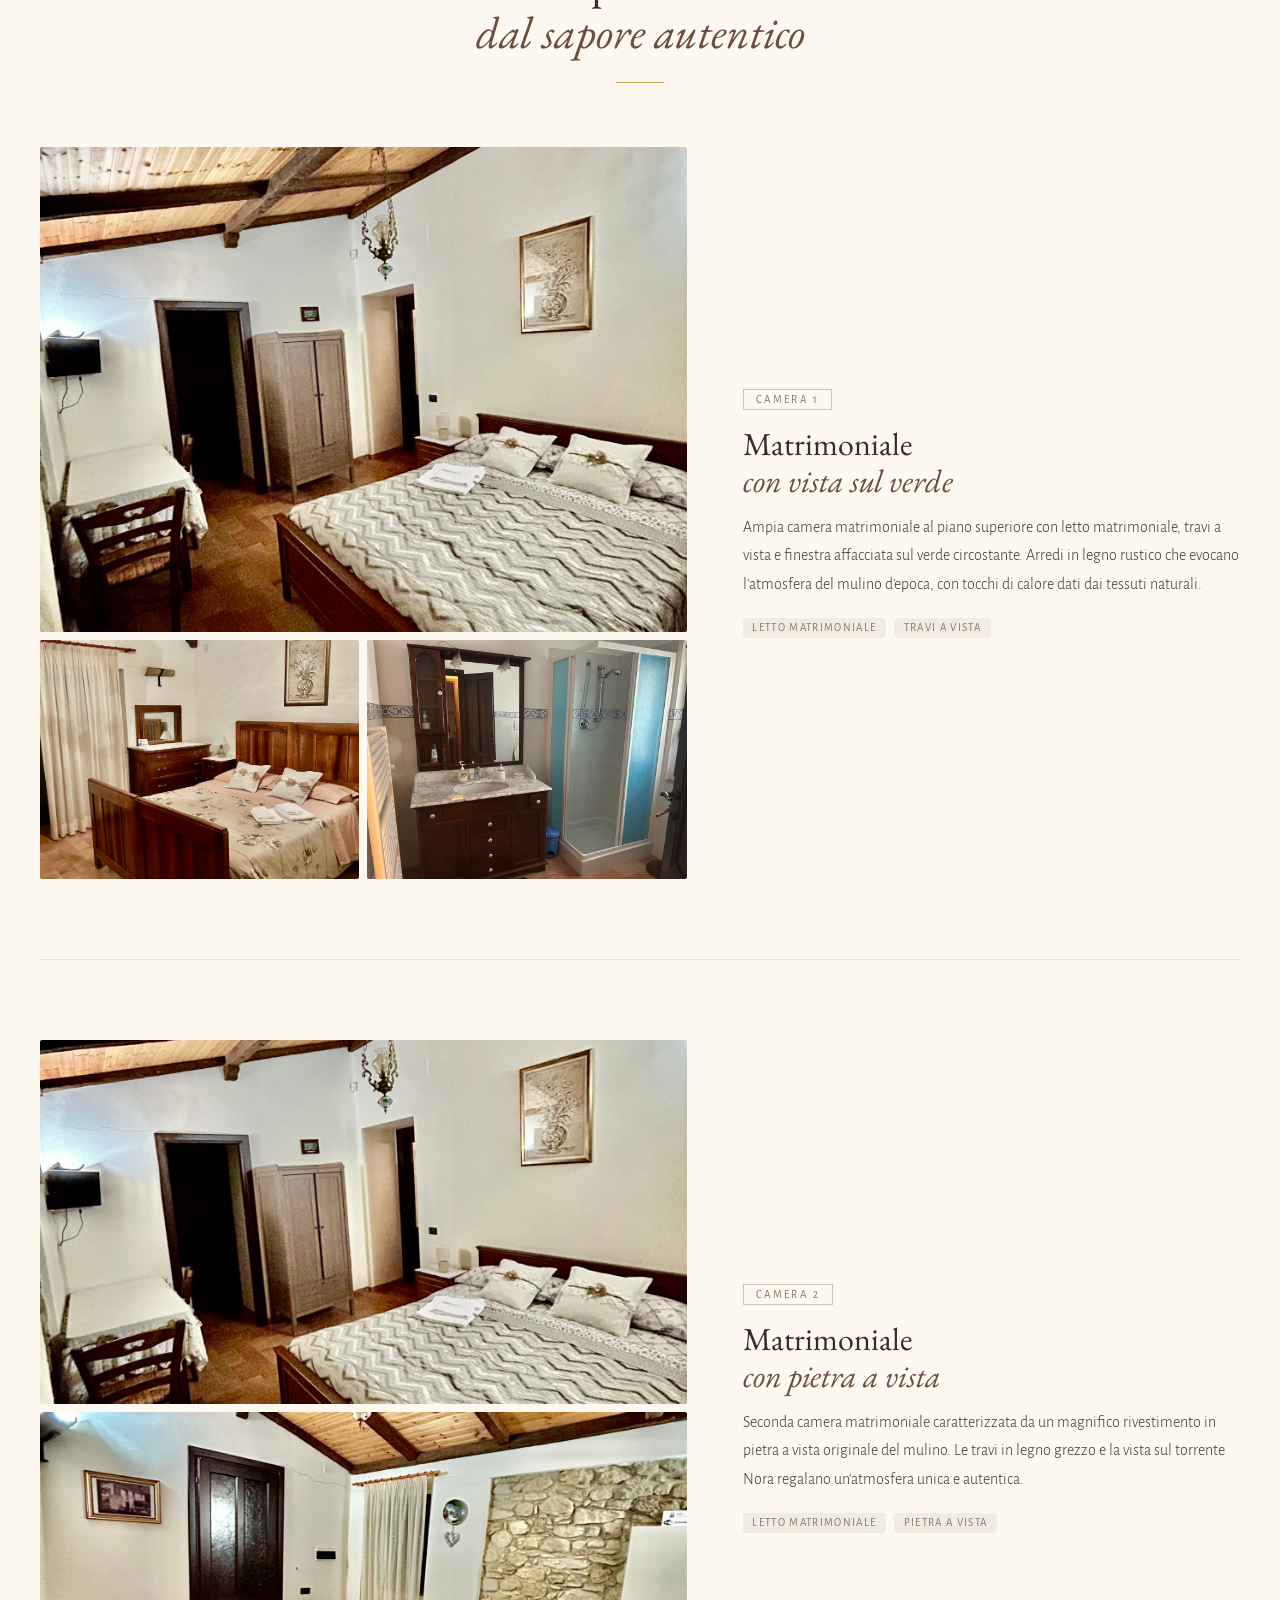
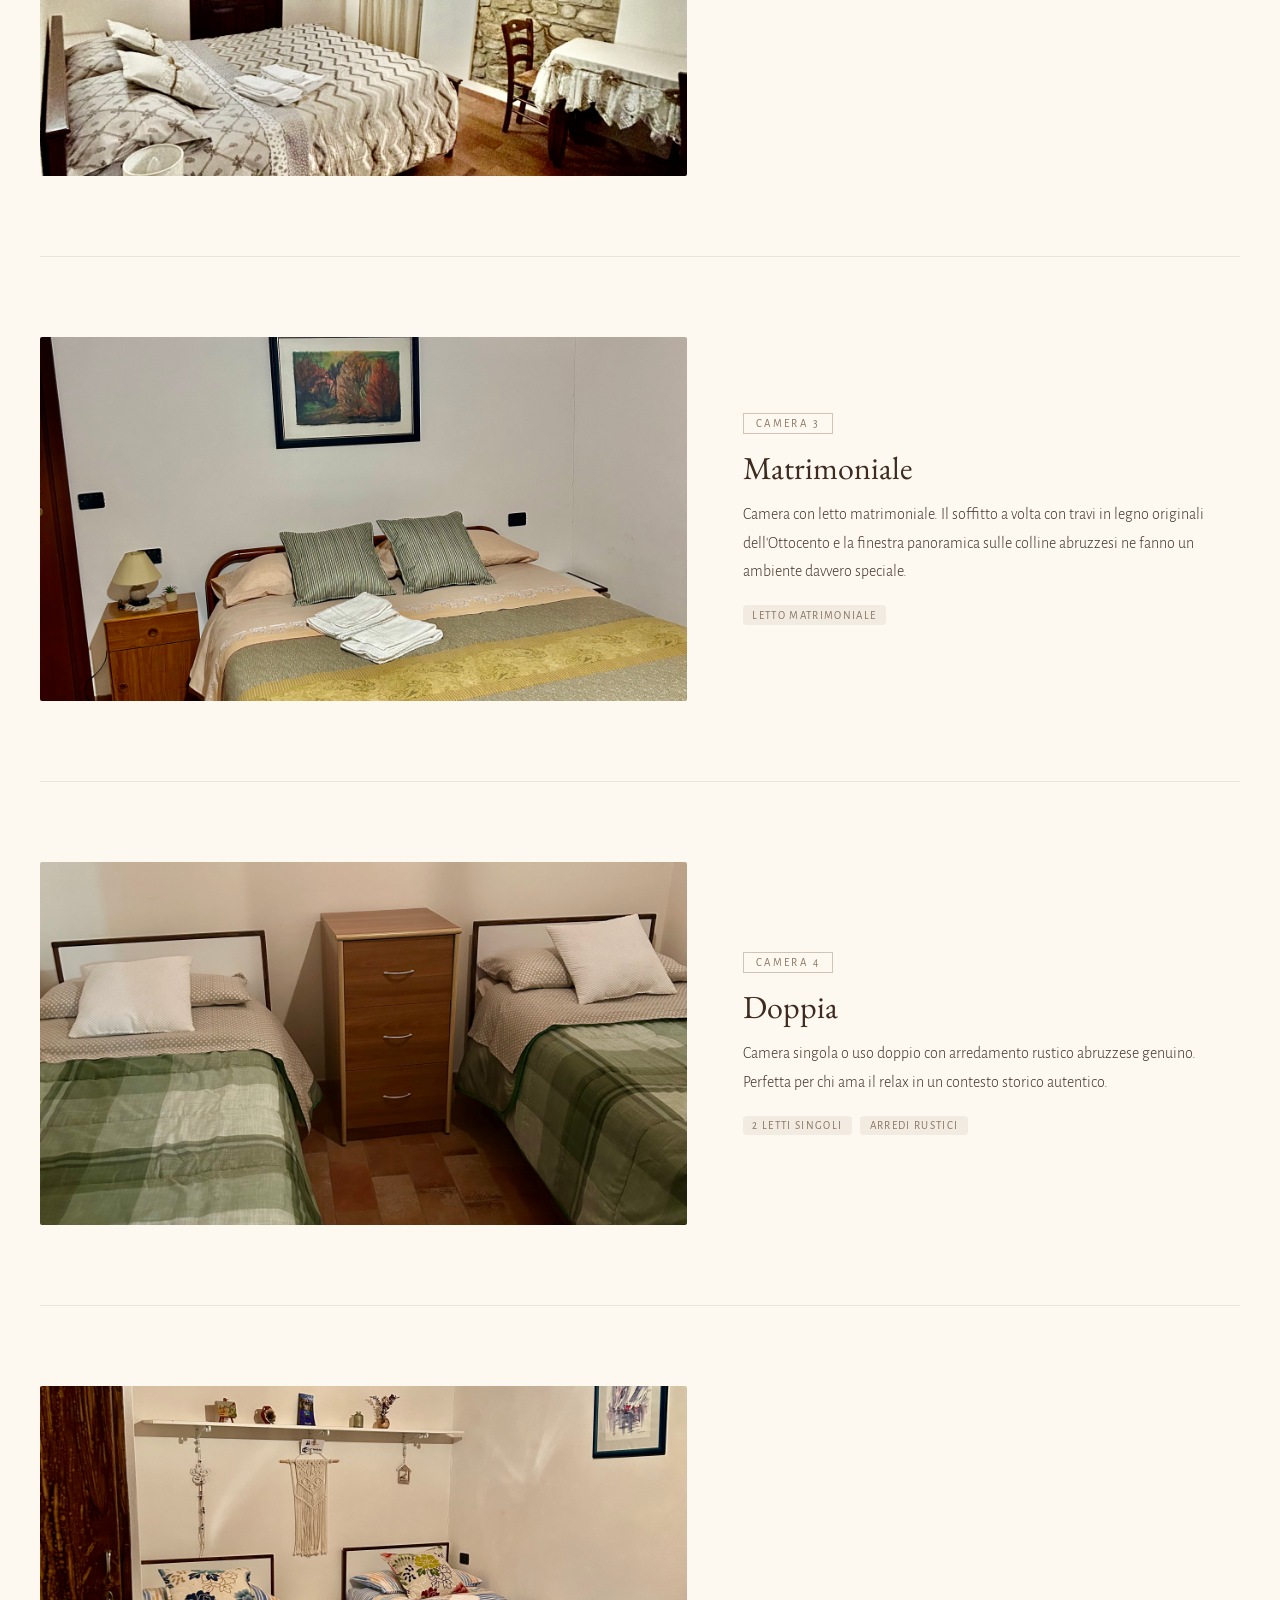
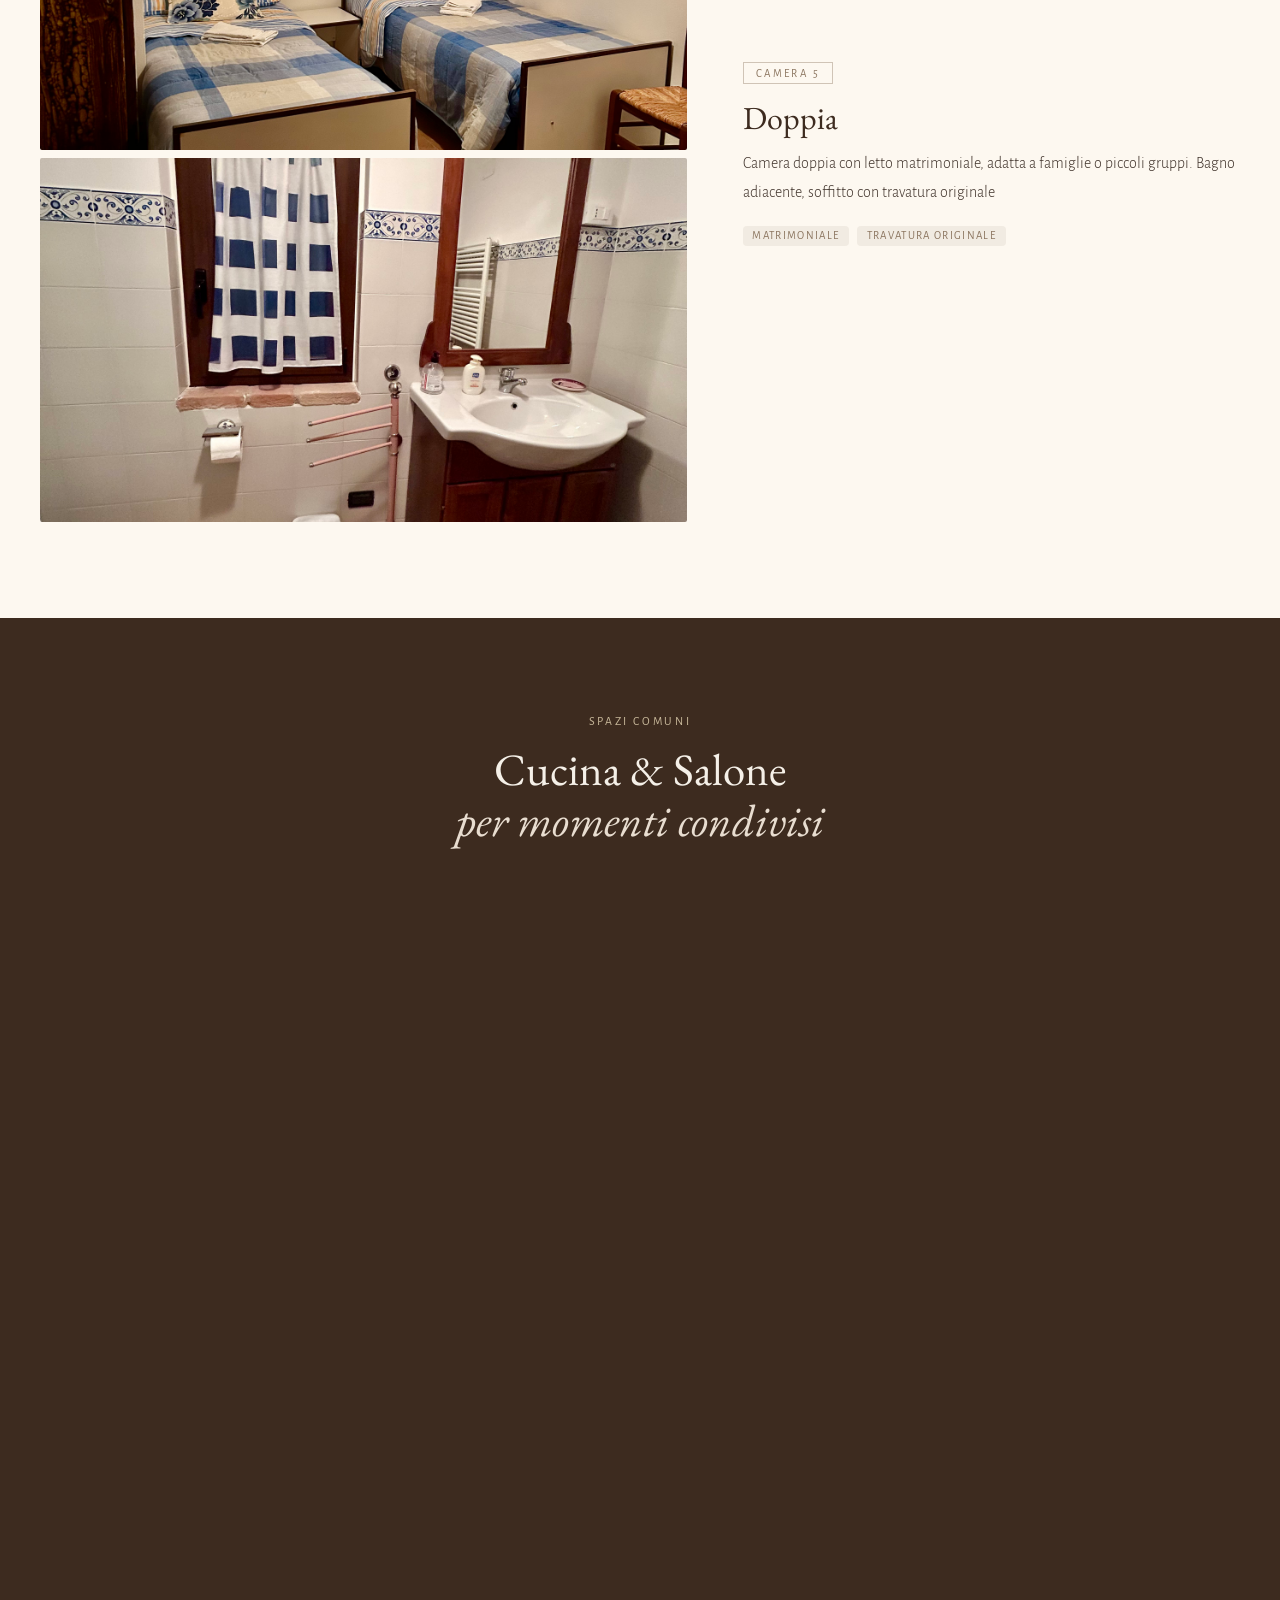
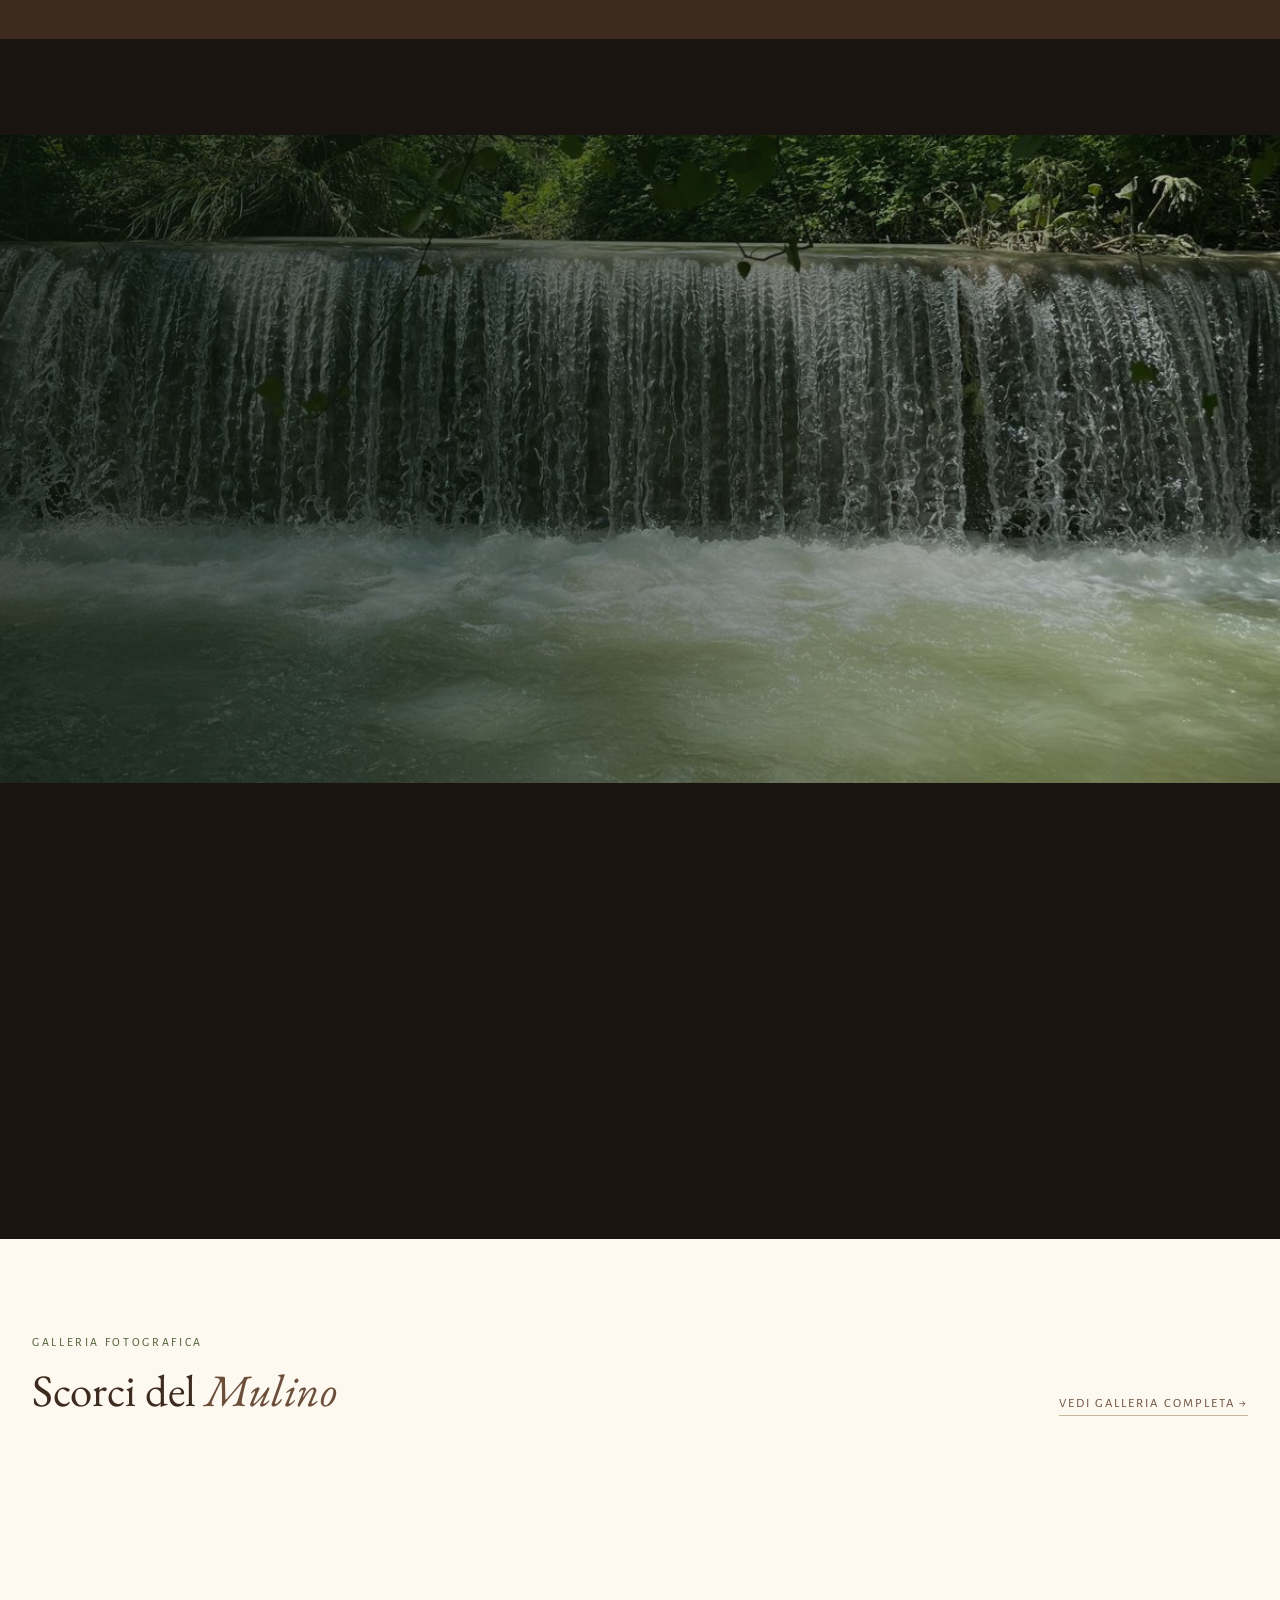
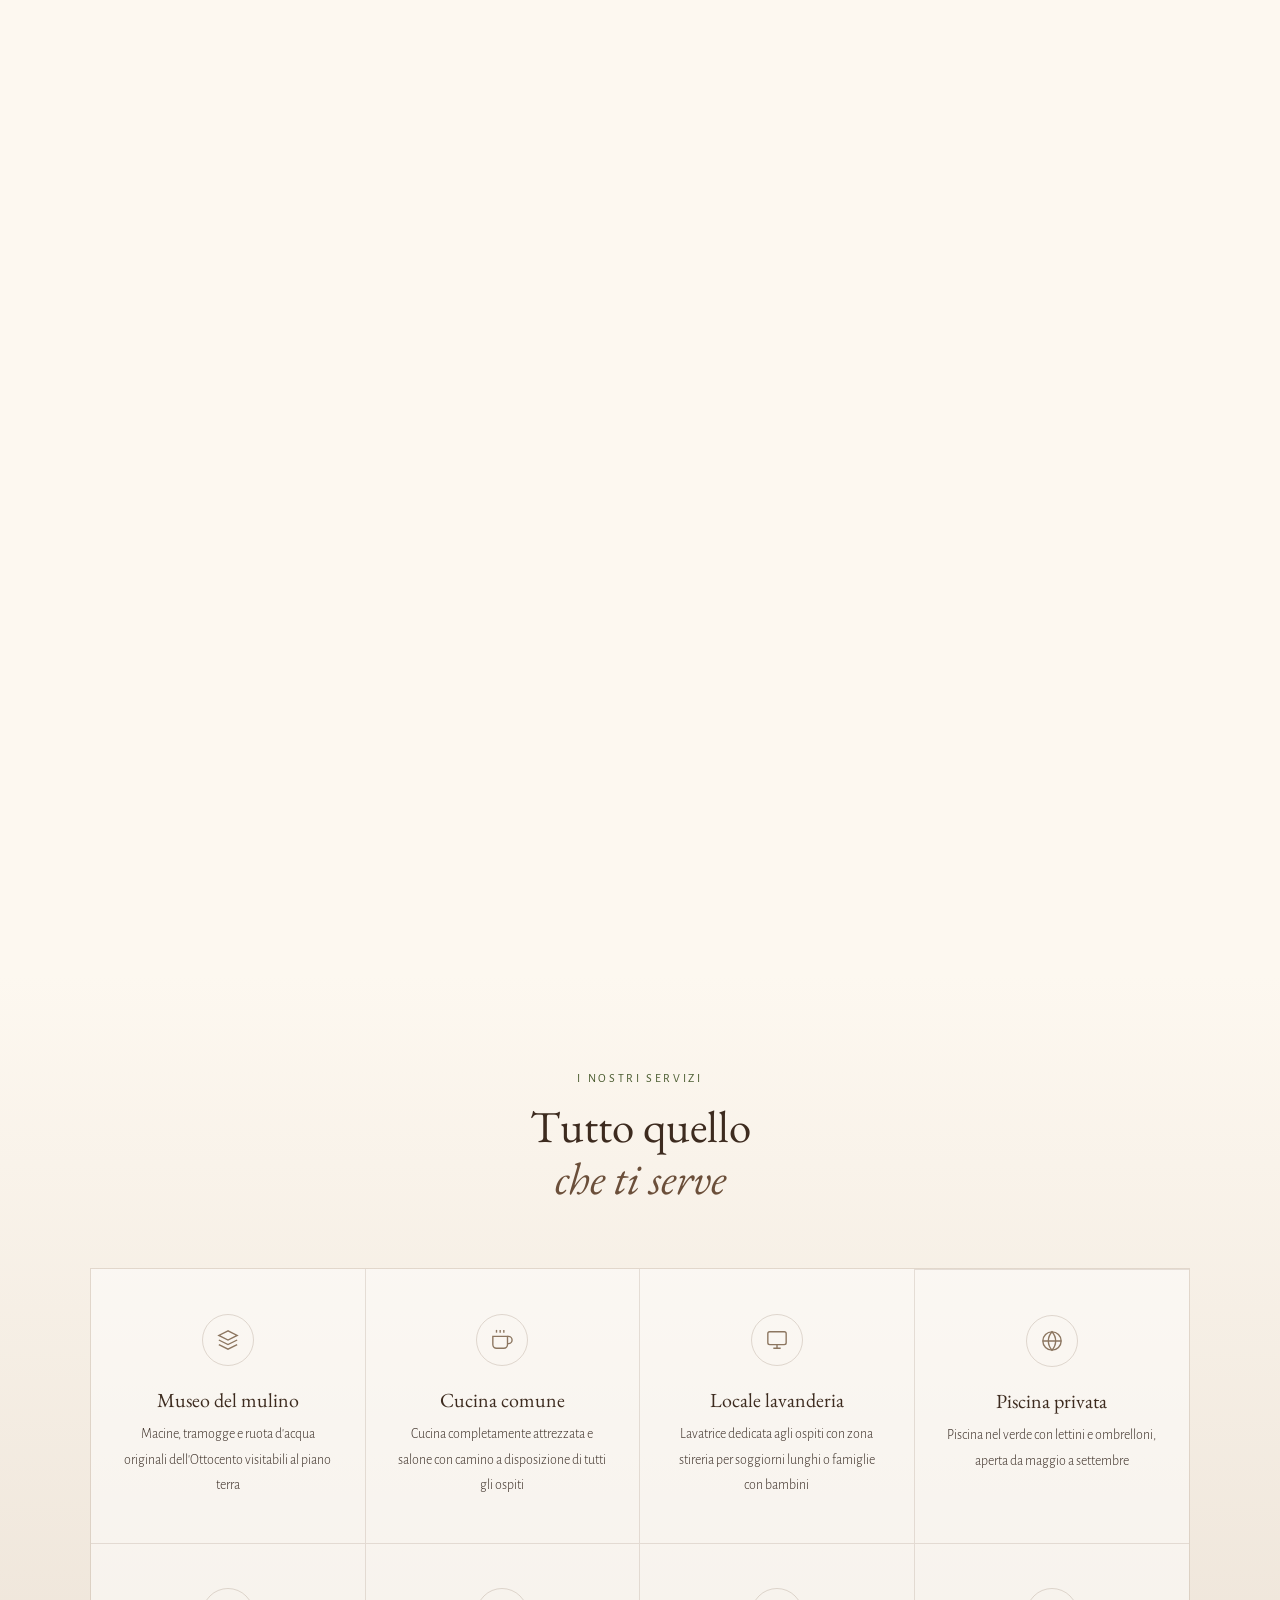
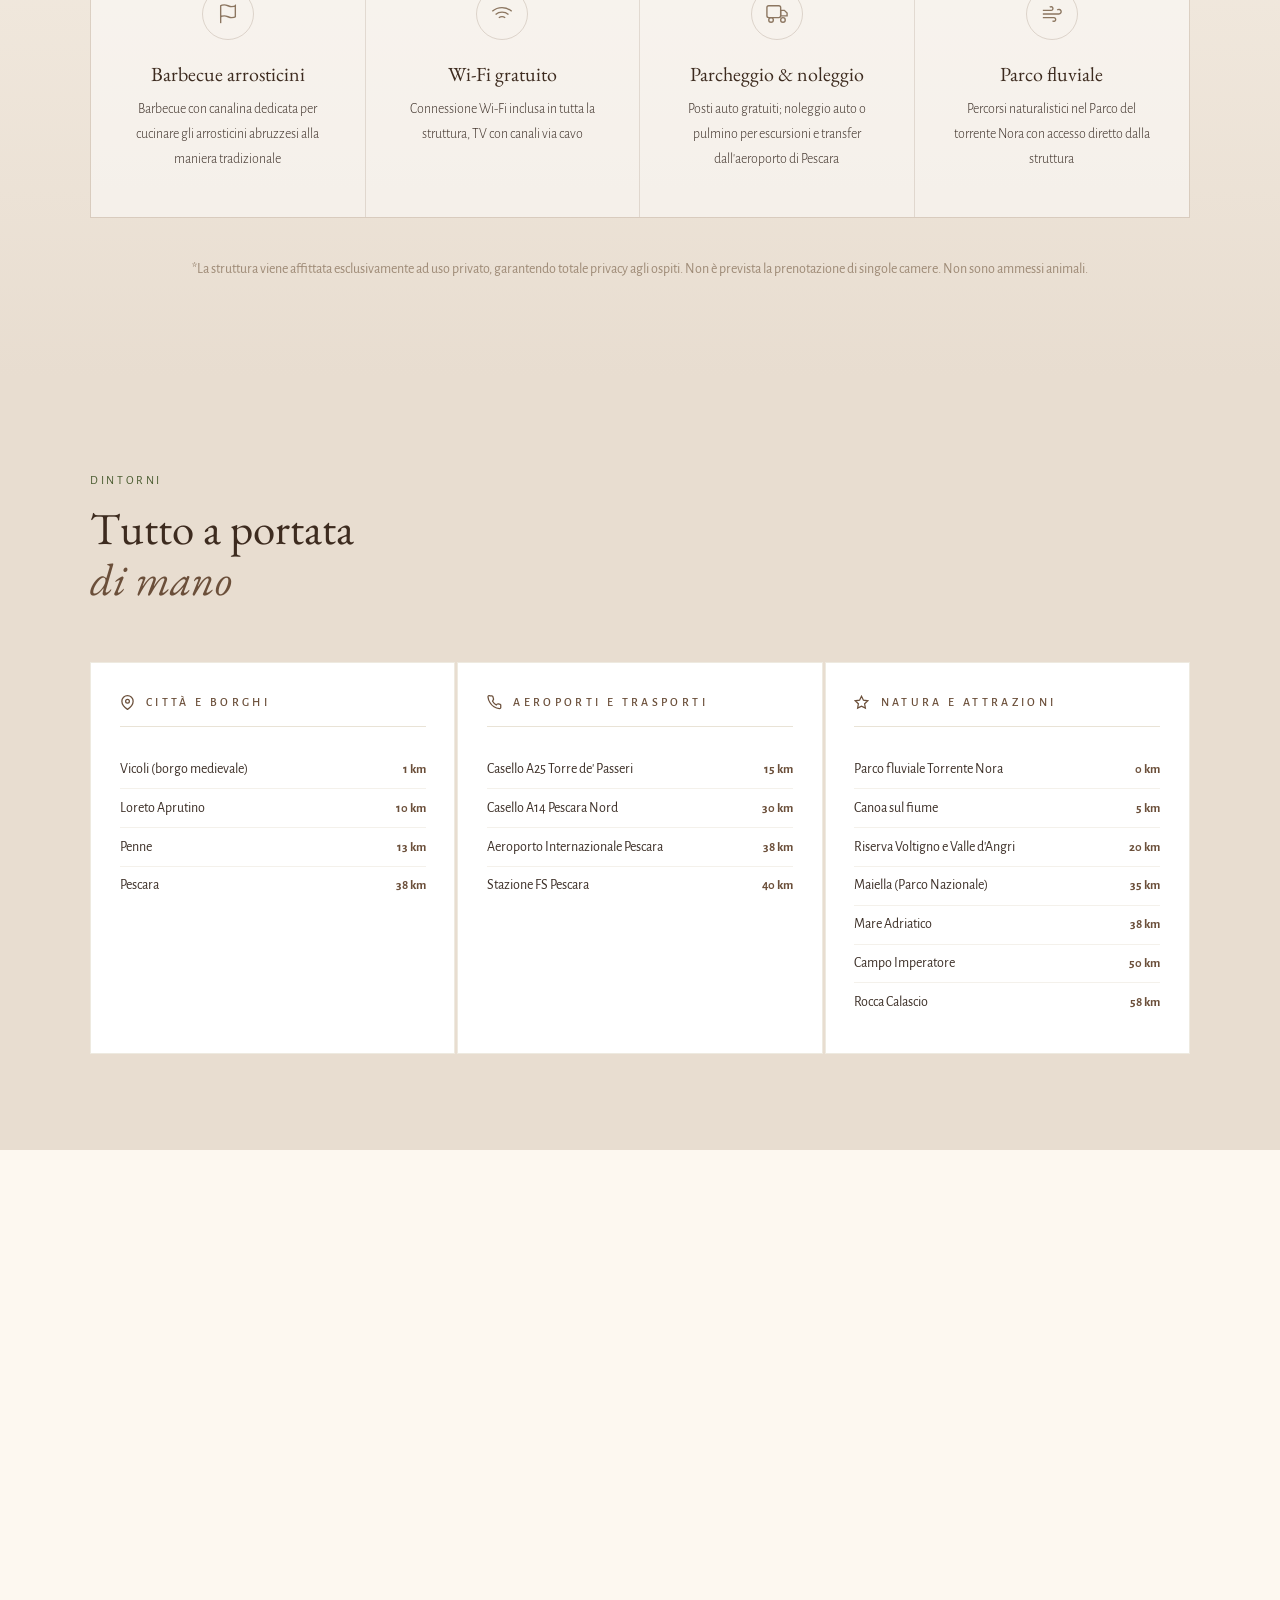
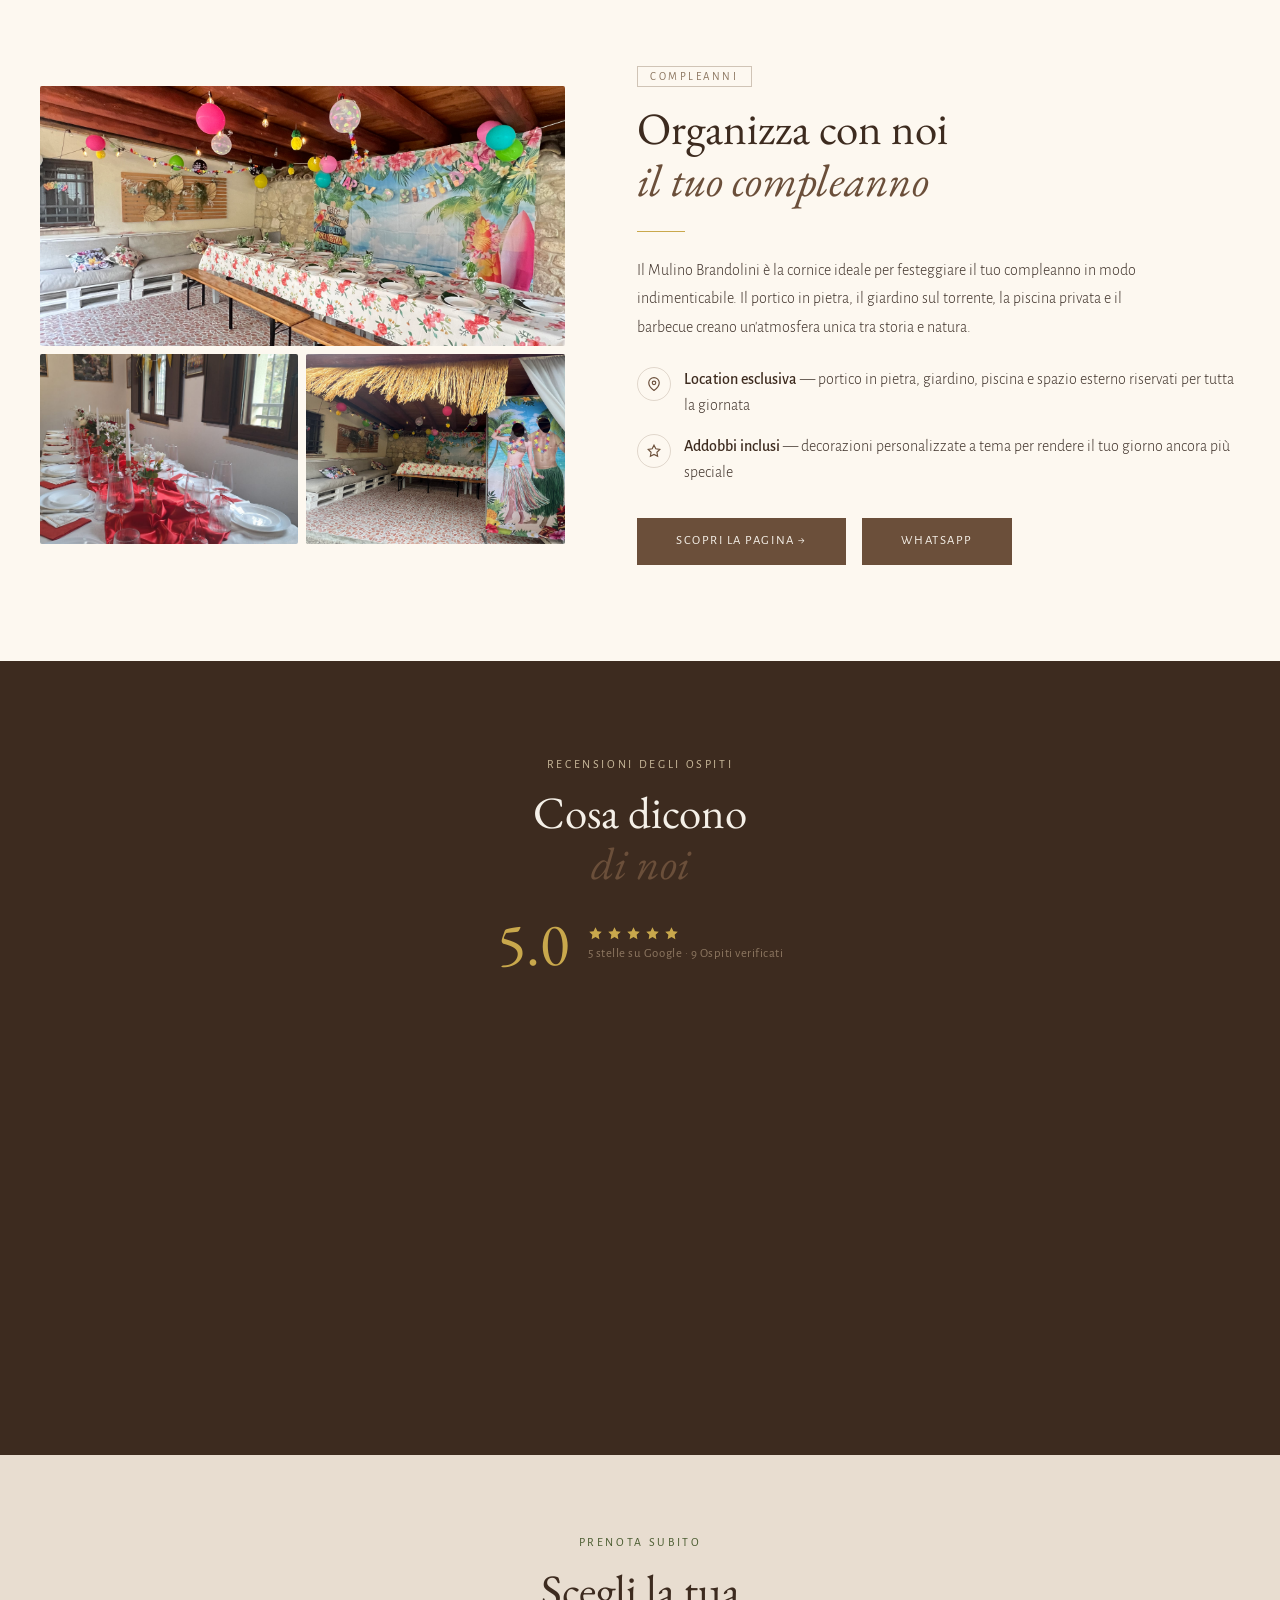
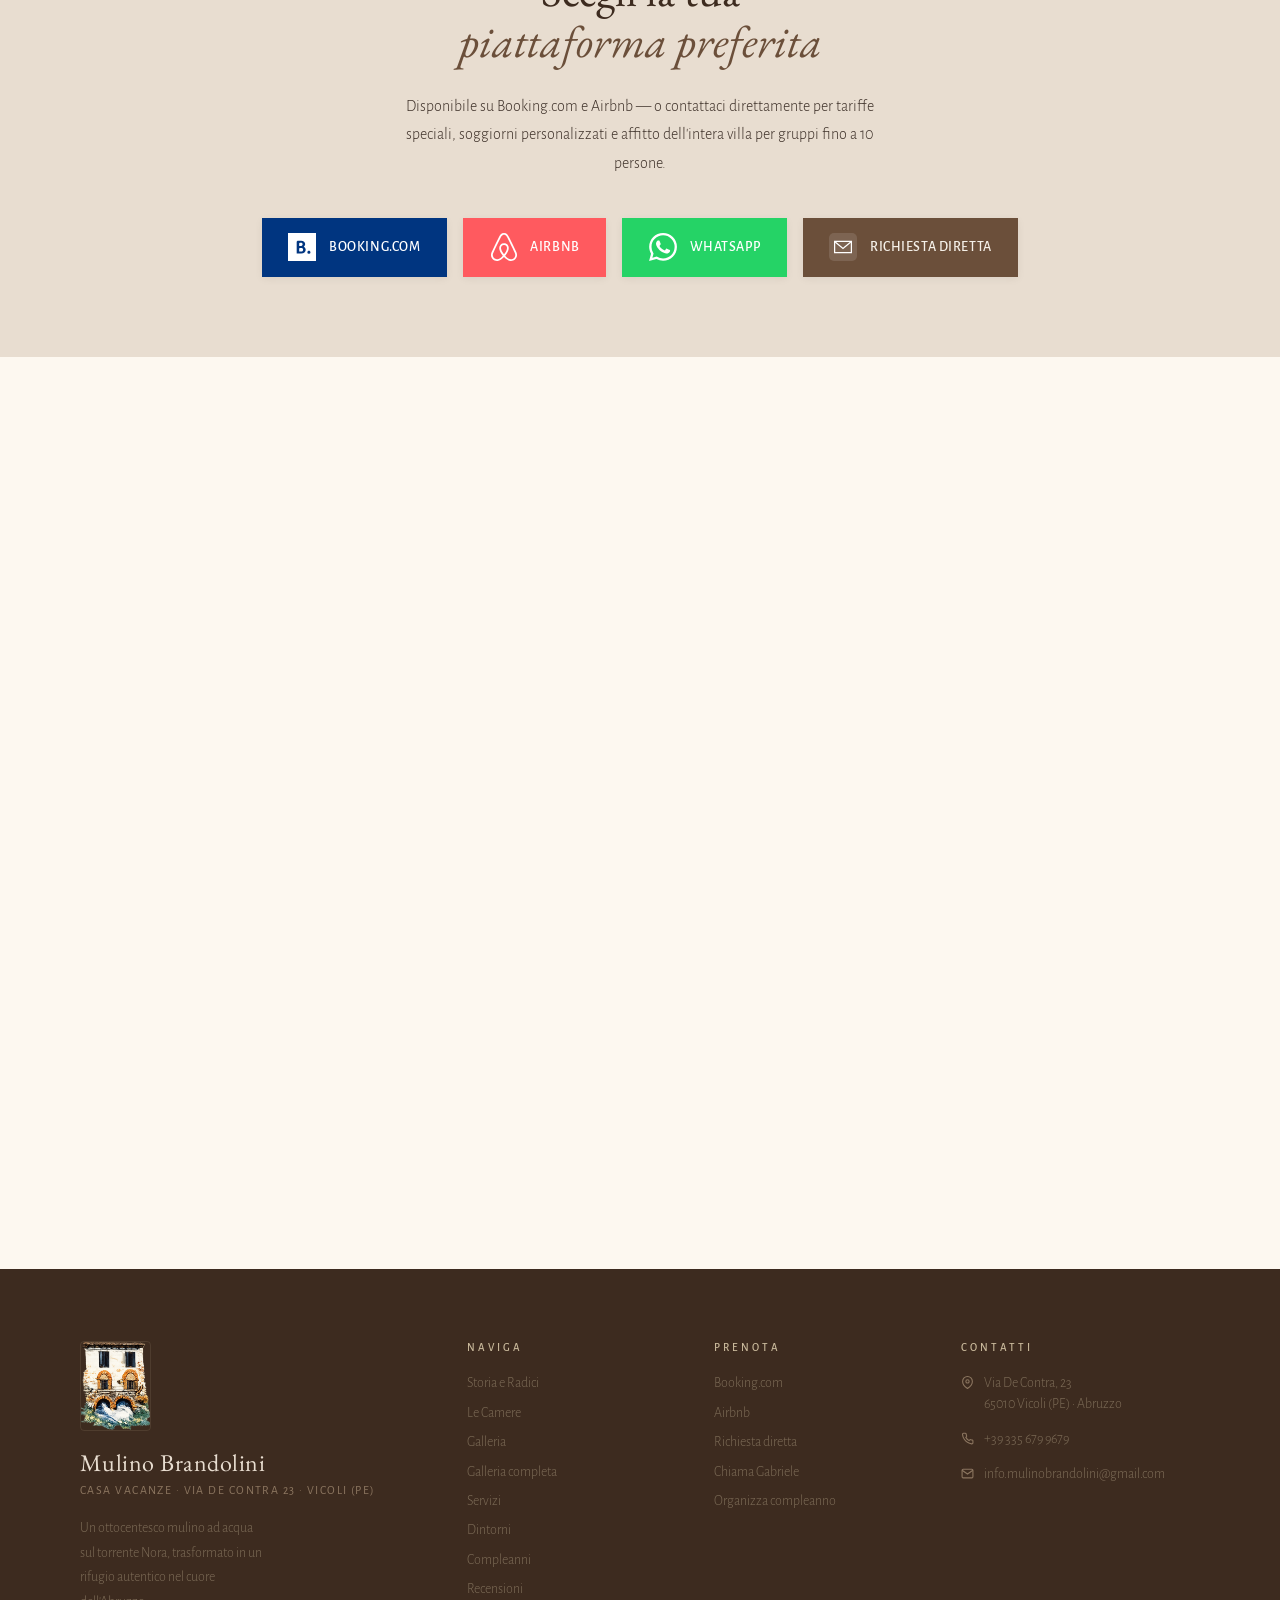
==== commit 0098b4aa: "minor fix" ====
--- a/index.html
+++ b/index.html
@@ -91,6 +91,7 @@
 .natura-strip-item img{width:100%;height:100%;object-fit:cover;display:block;transition:transform var(--t-image) ease,filter .5s ease}
 .natura-strip-item::after{content:'';position:absolute;inset:0;background:rgba(10,20,10,.15);transition:background var(--t-slow)}
 .natura-strip-item:hover img{transform:scale(1.07)}
+.natura-strip.item:hover .gallery-label{opacity:1;}
 .natura-strip-item:hover::after{background:rgba(10,20,10,0)}
 @media(max-width:700px){.natura-hero-content{margin-left:0;}.natura-strip{grid-template-columns:1fr;height:auto}.natura-strip-item{height:360px}.natura-strip-item .gallery-label{opacity:1}}
 
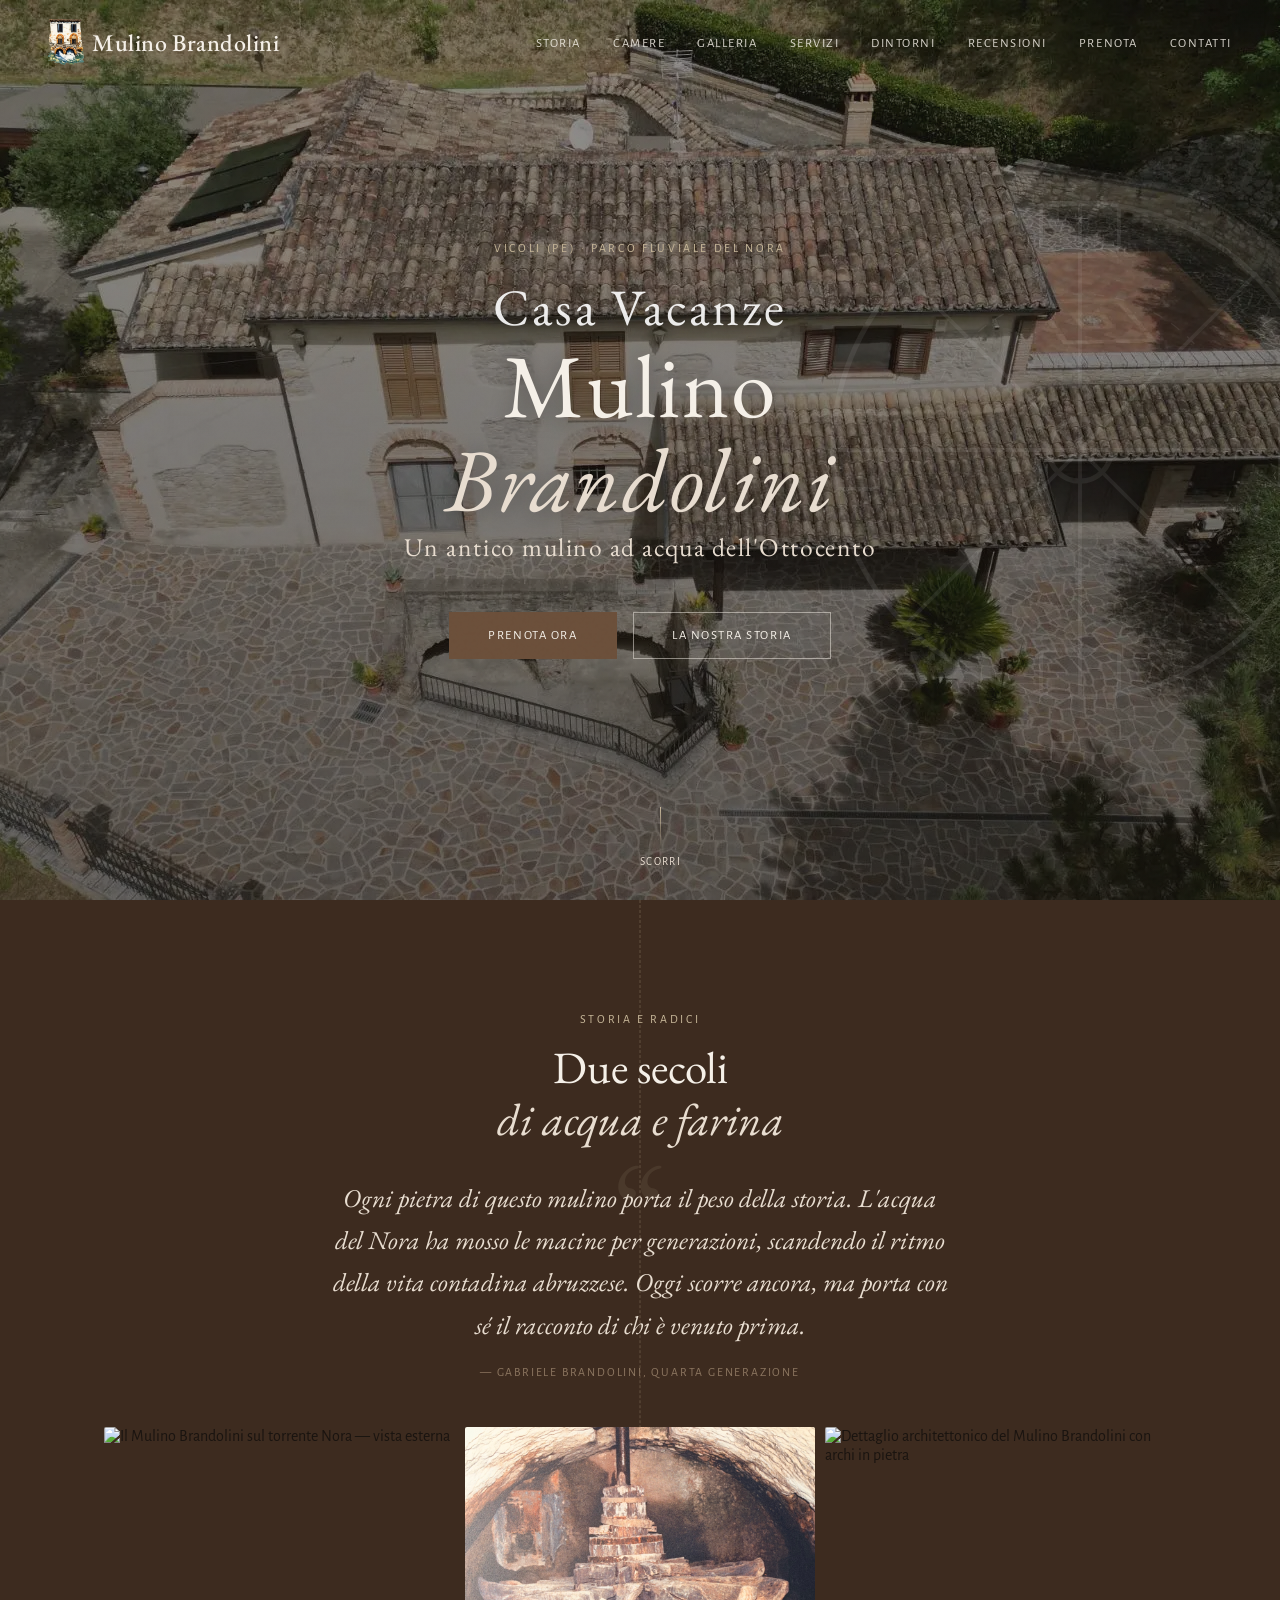
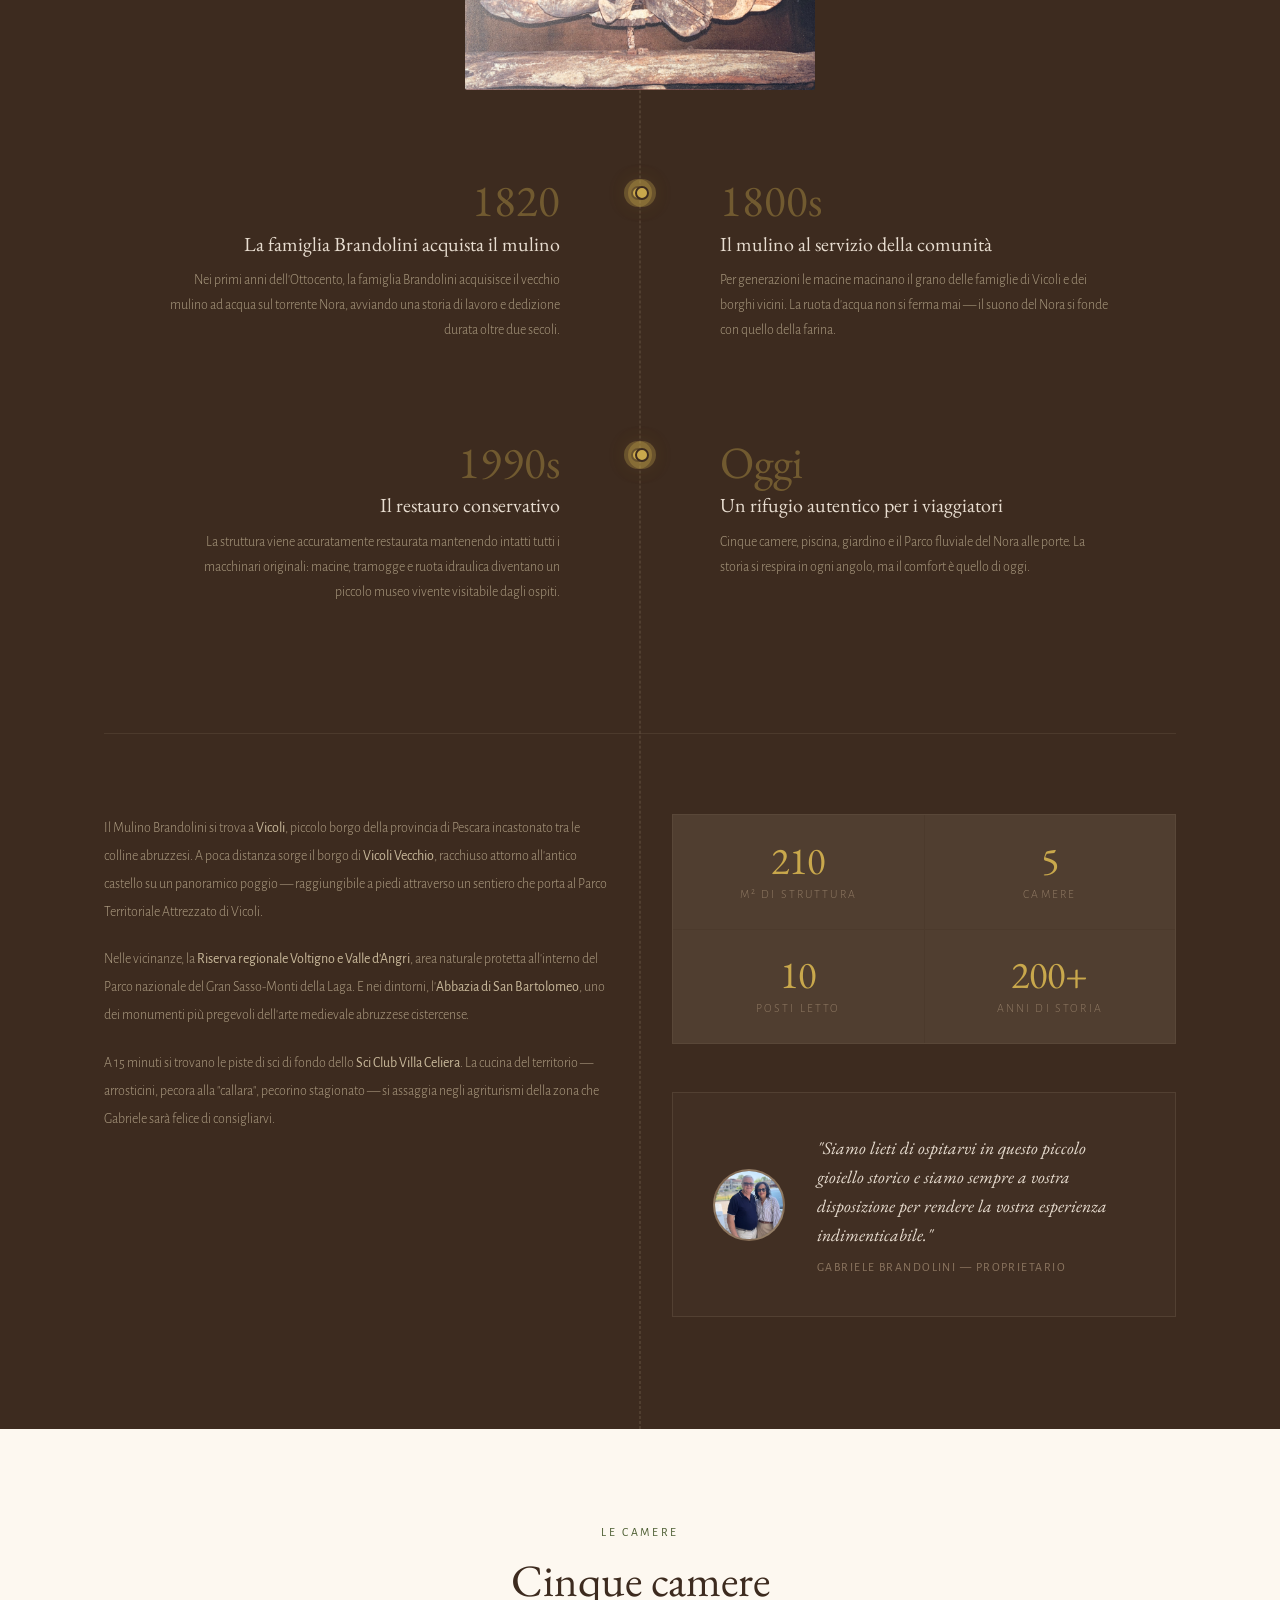
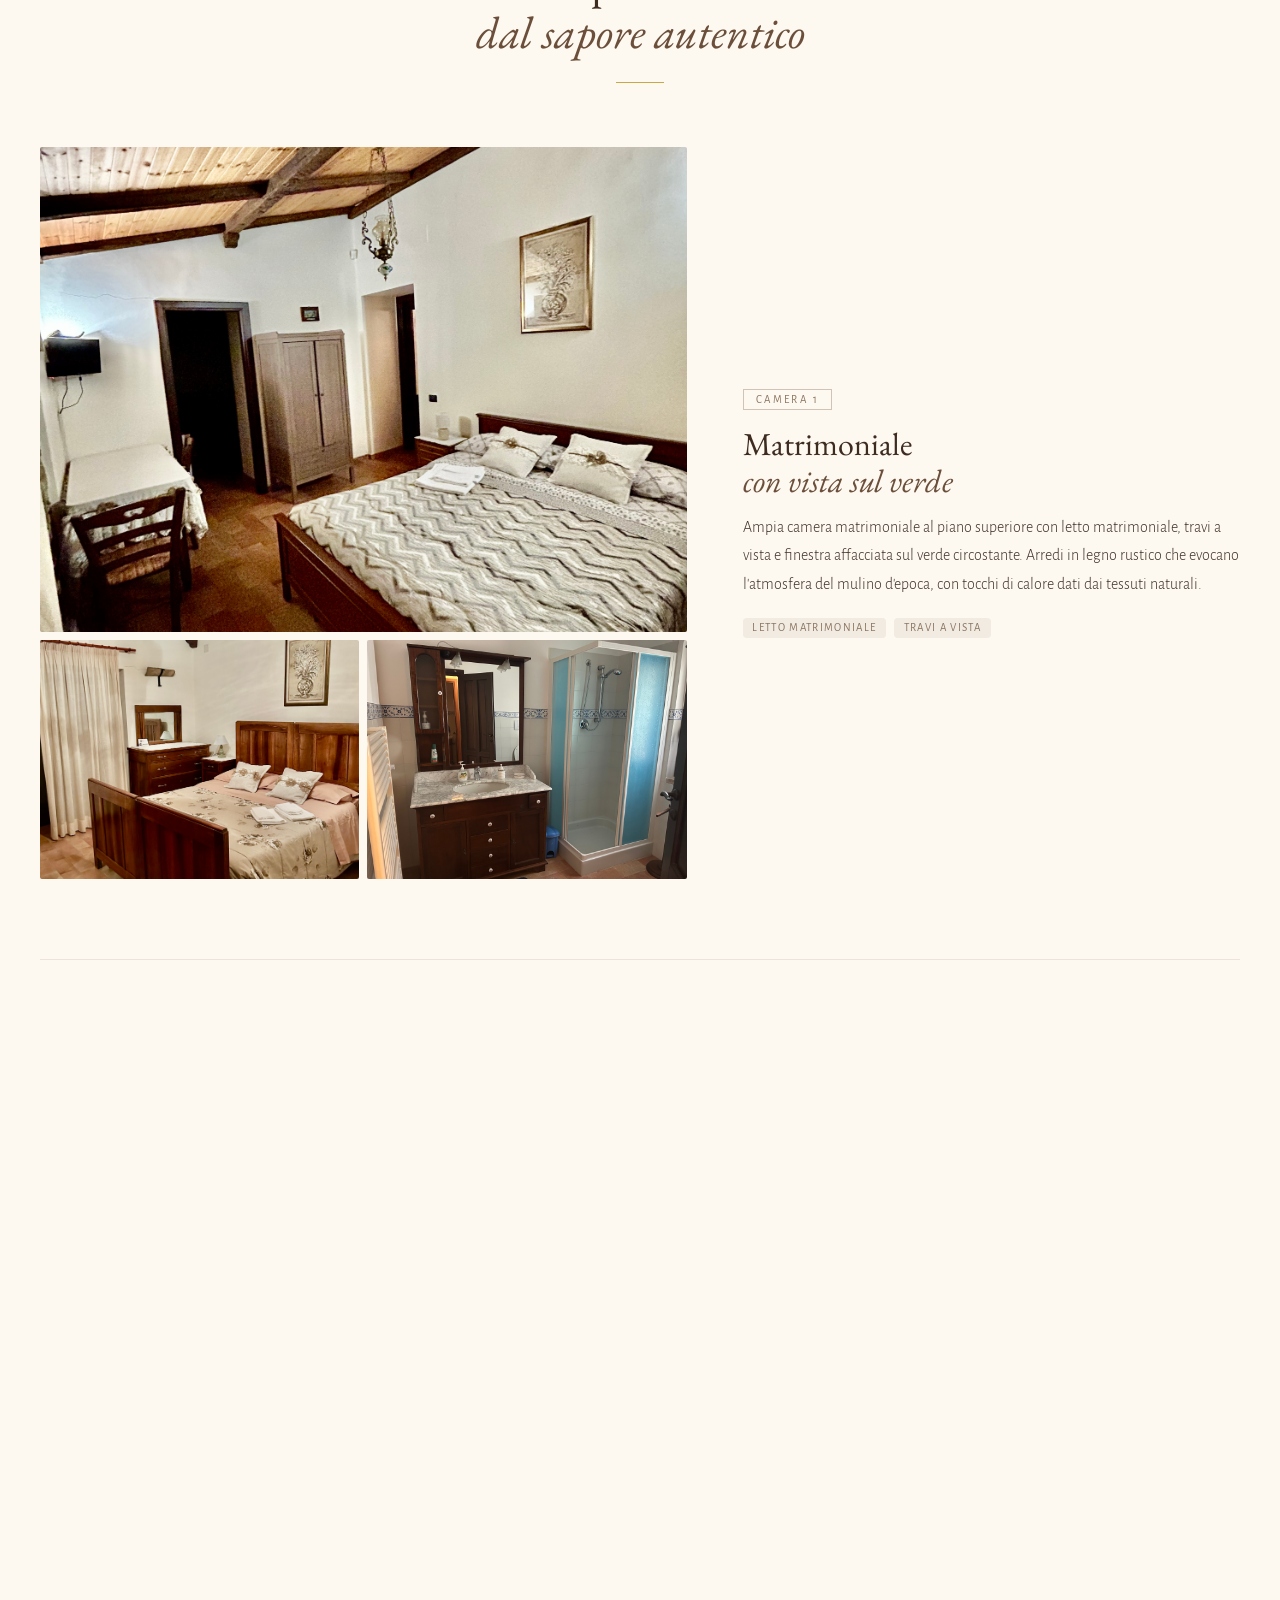
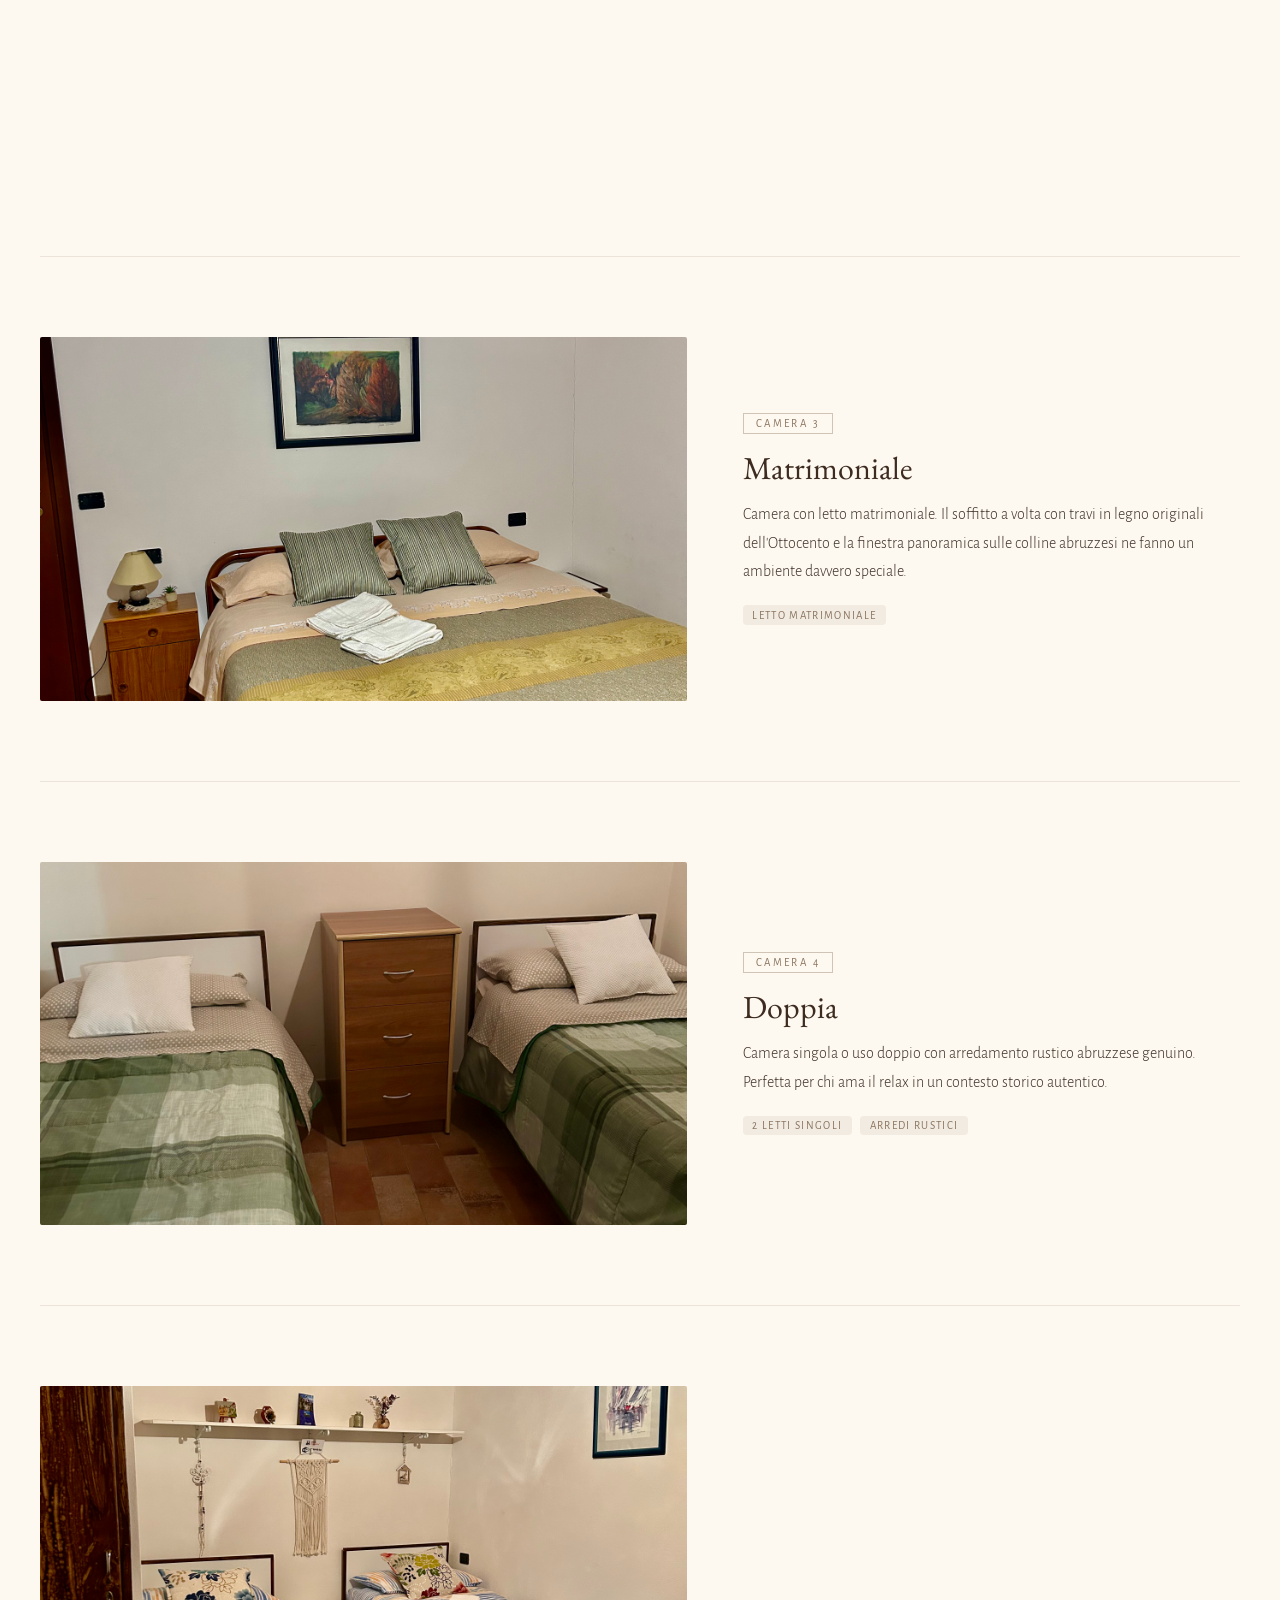
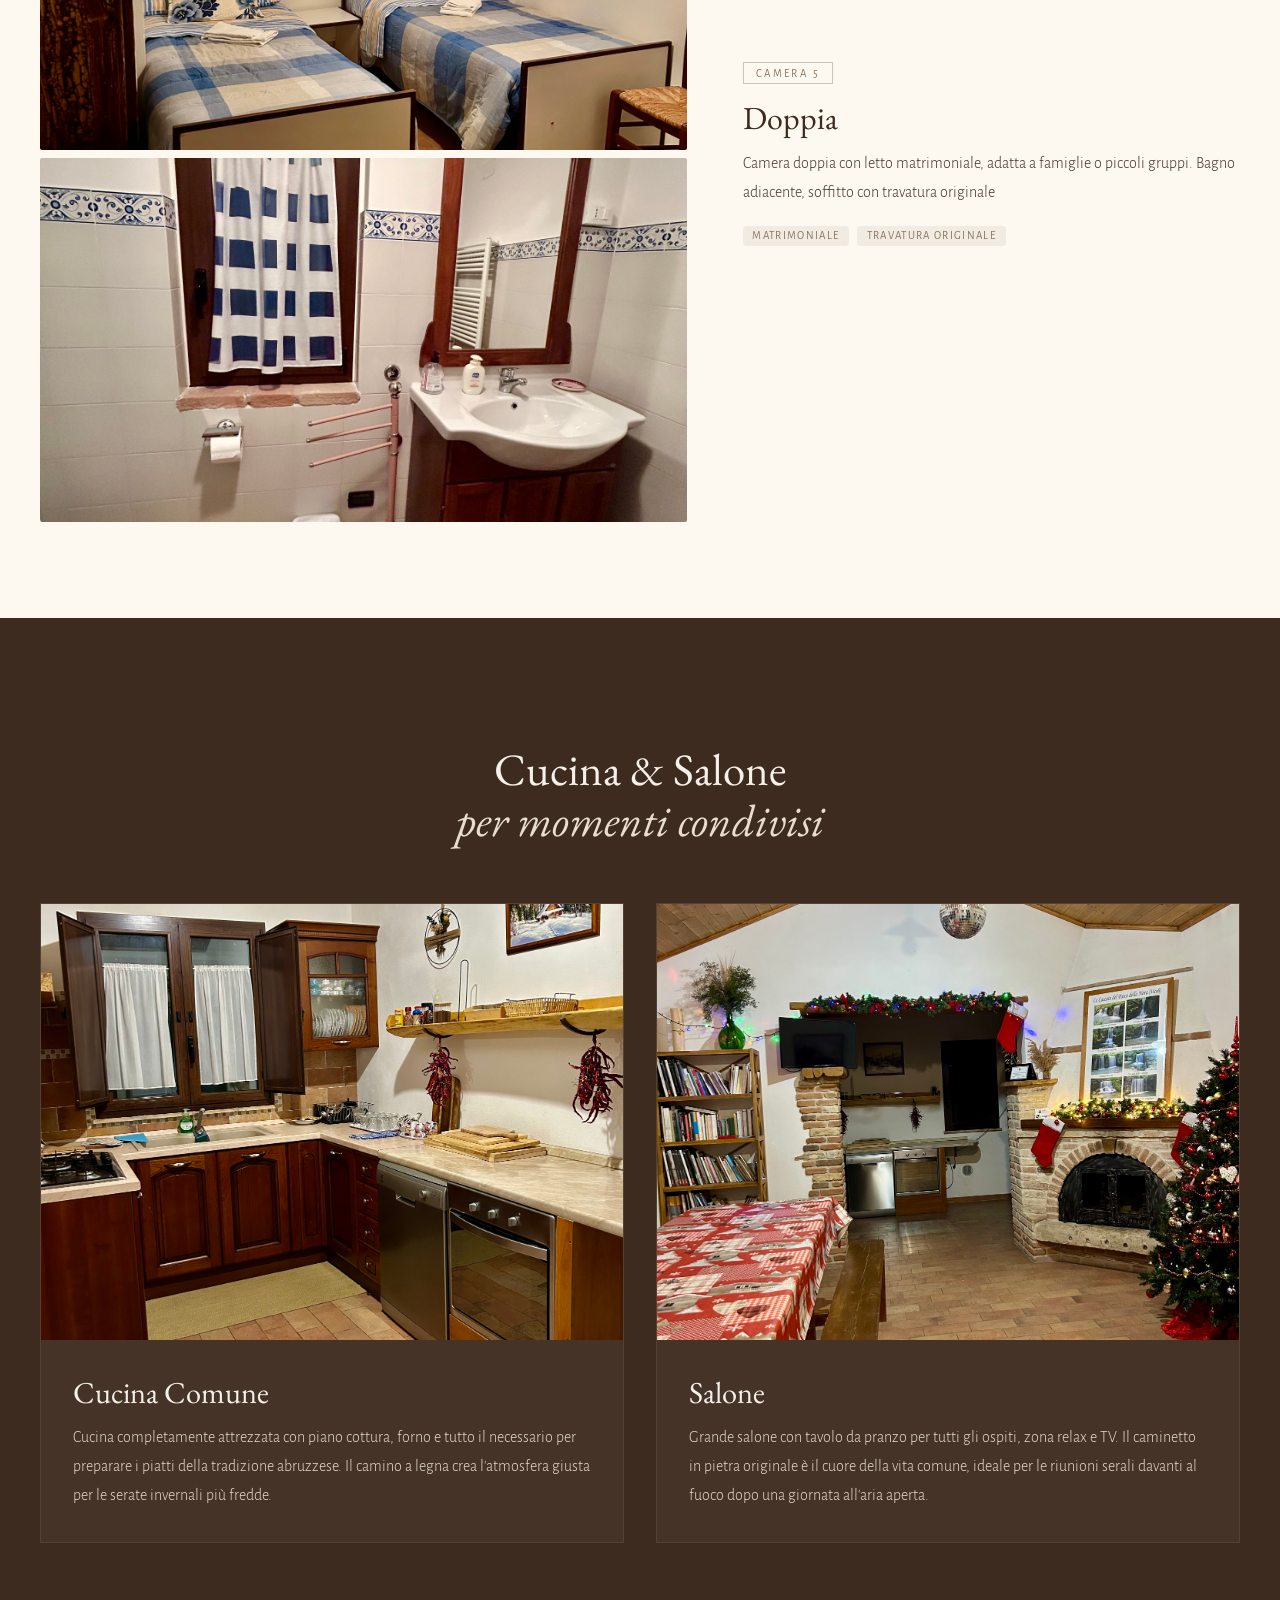
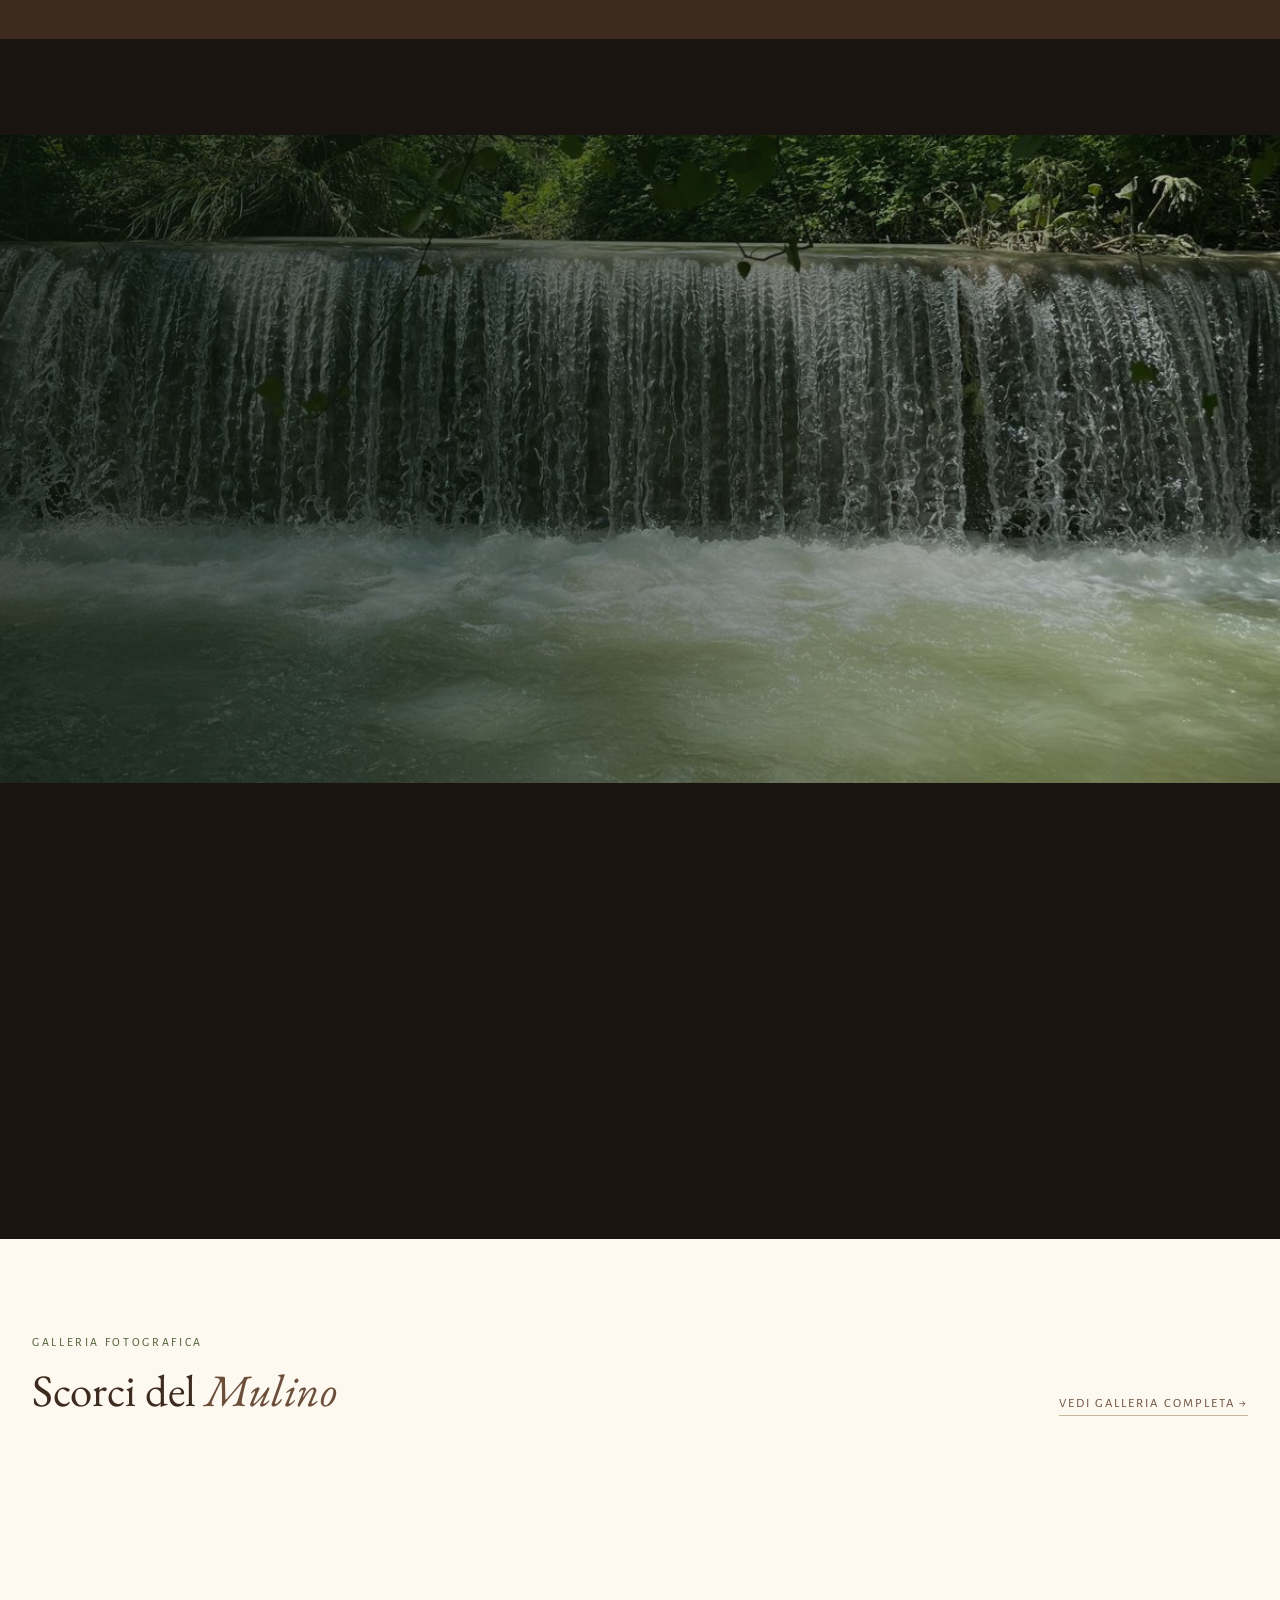
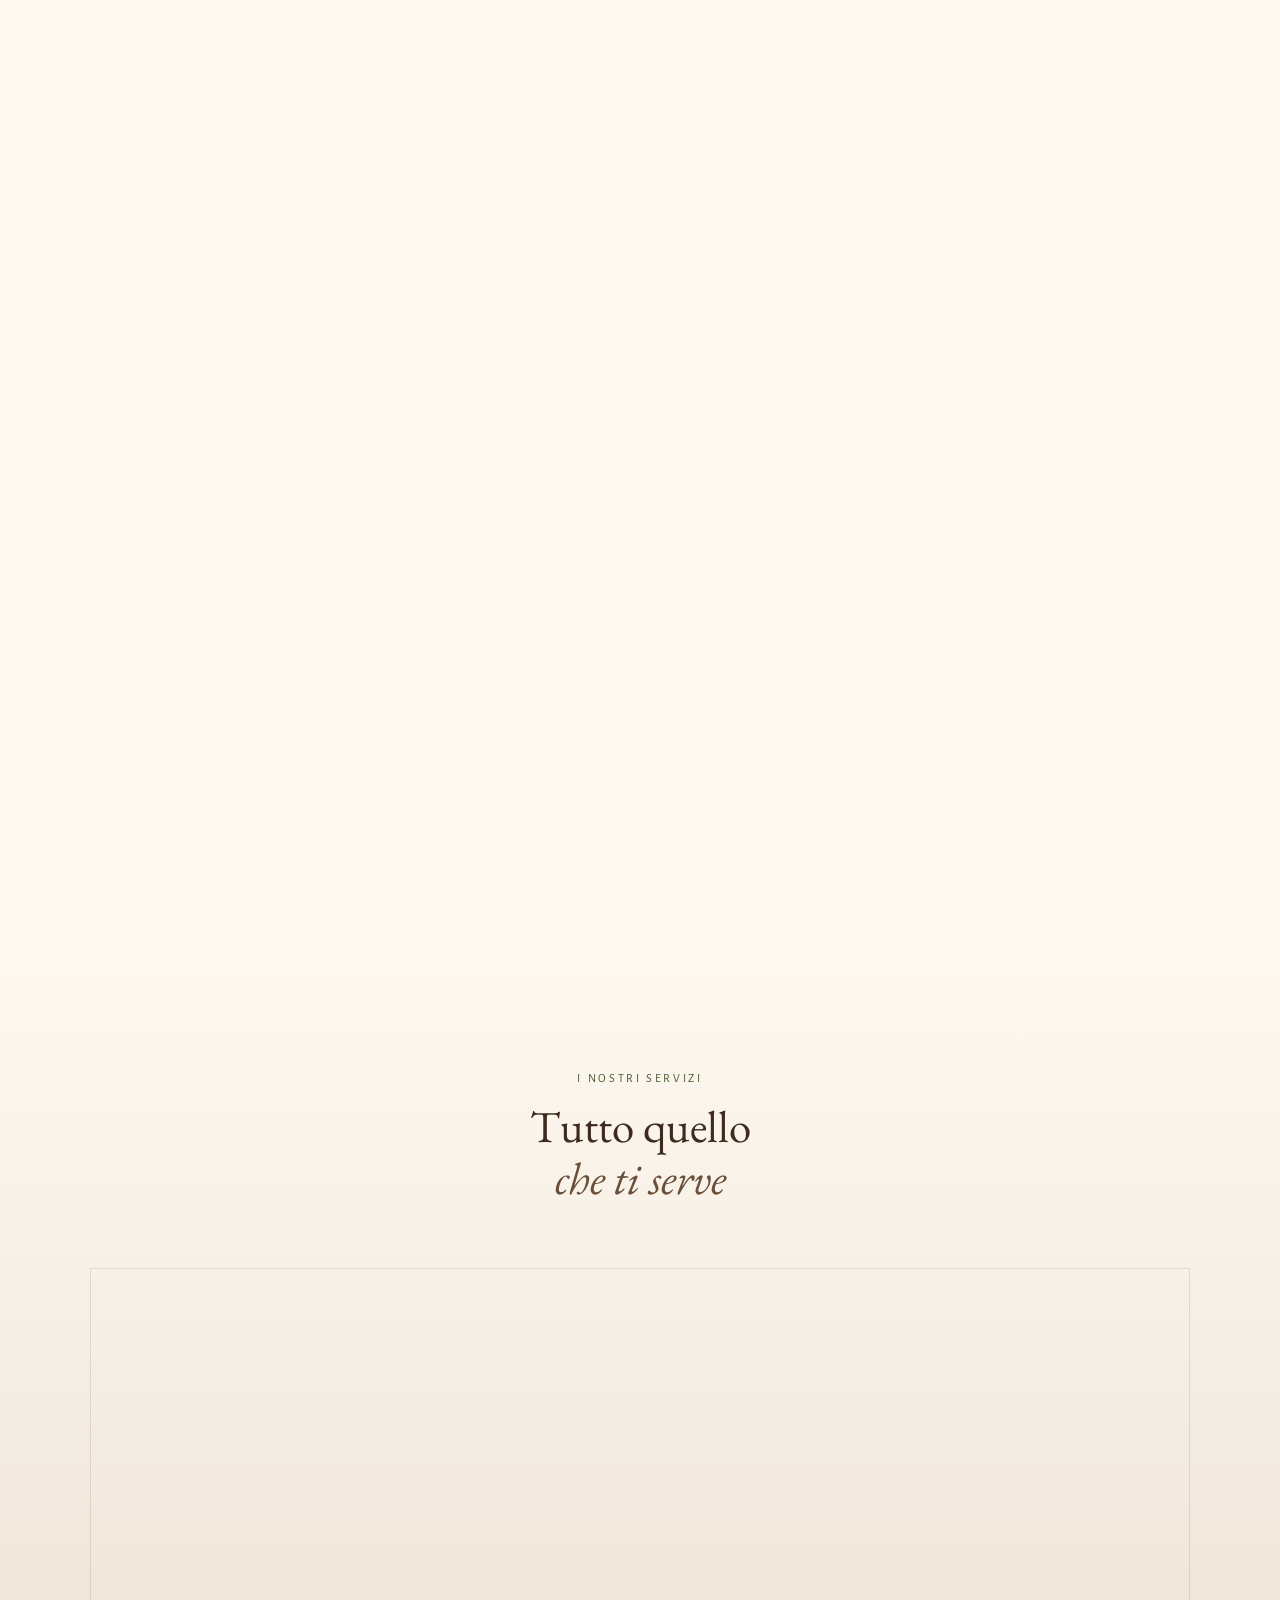
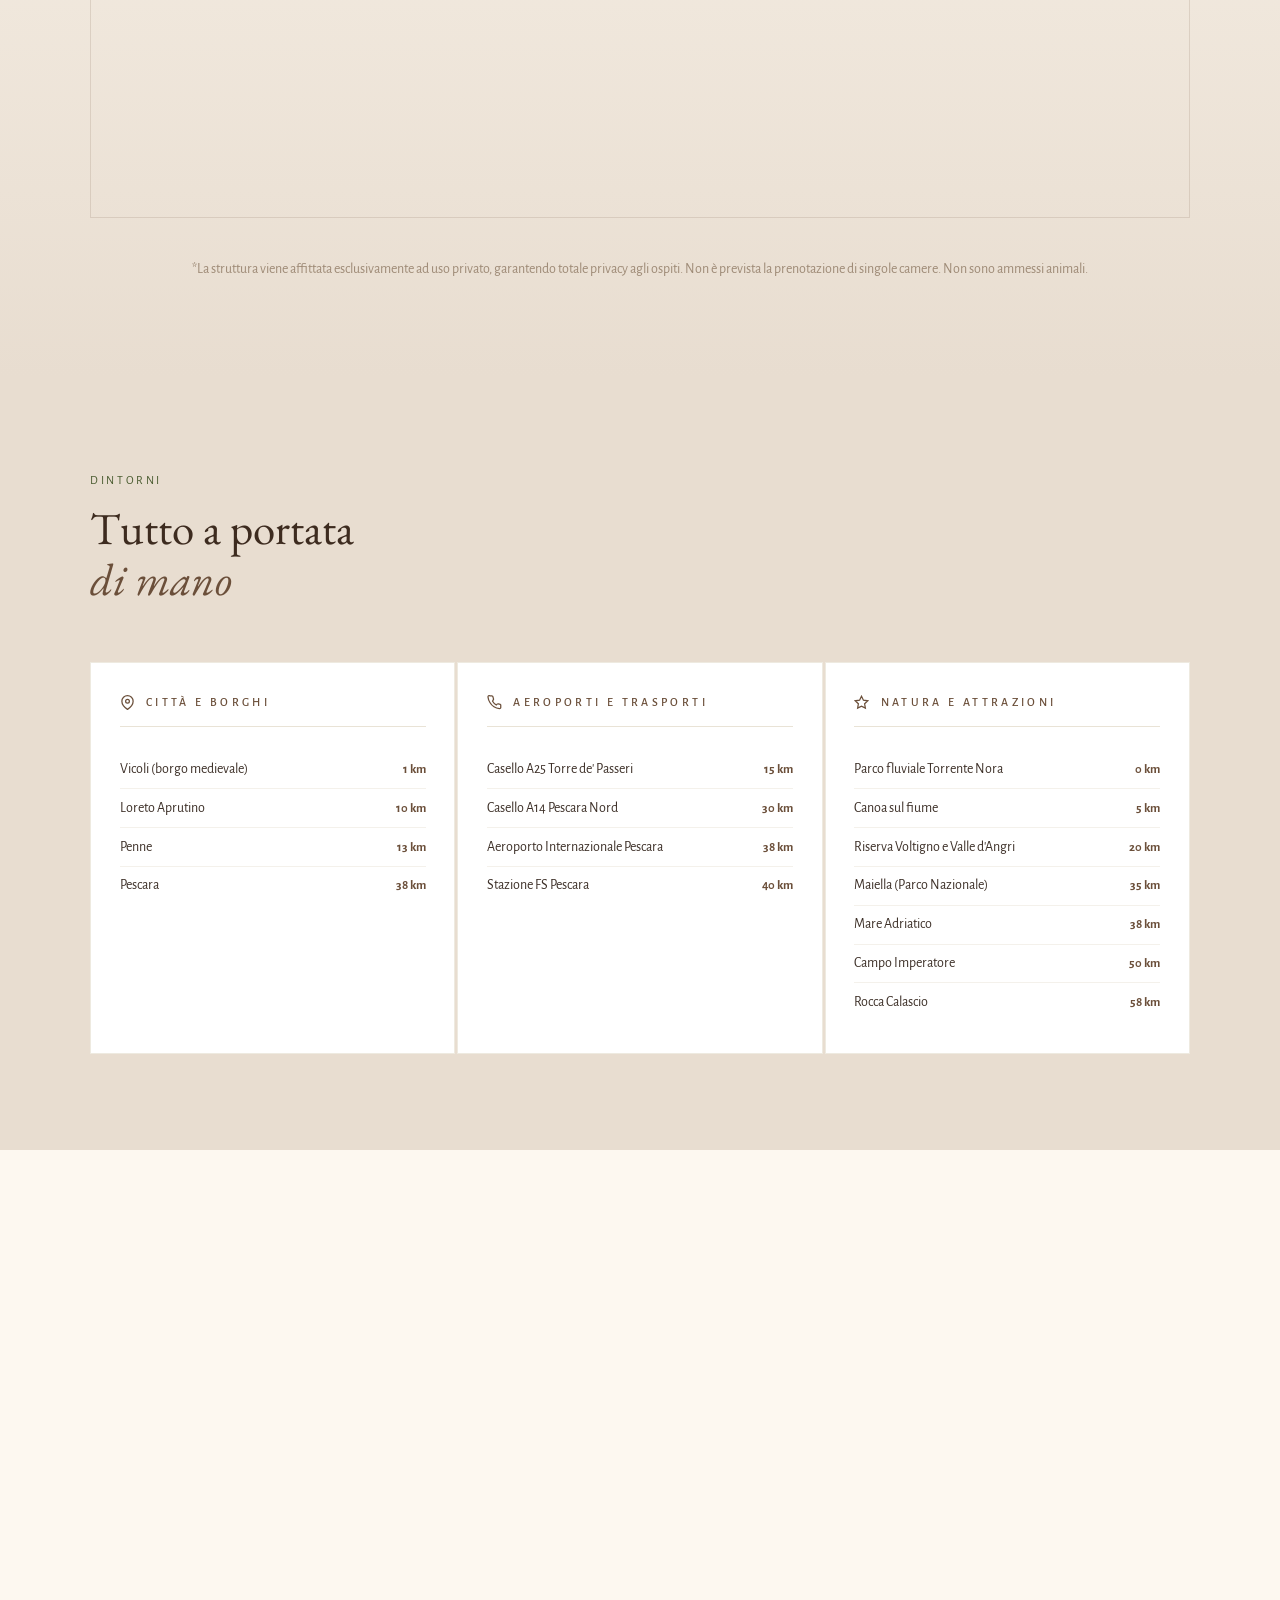
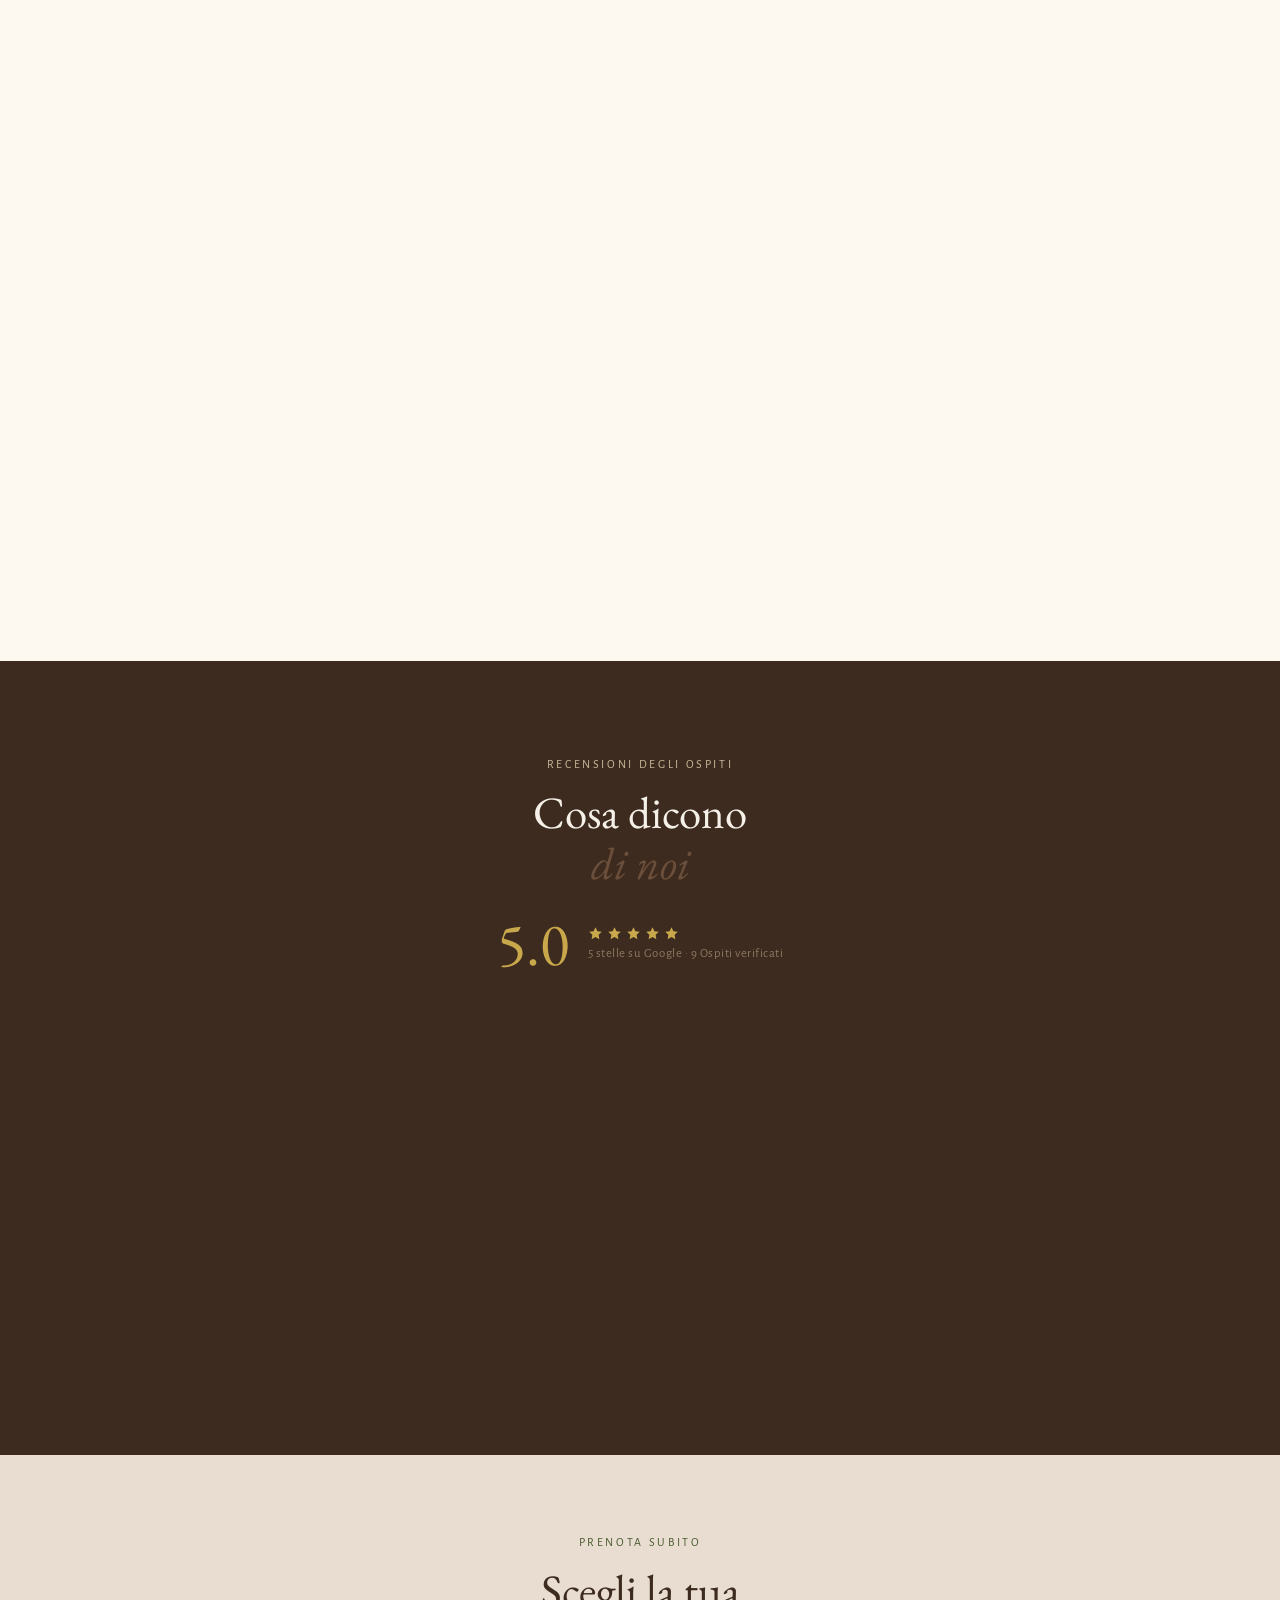
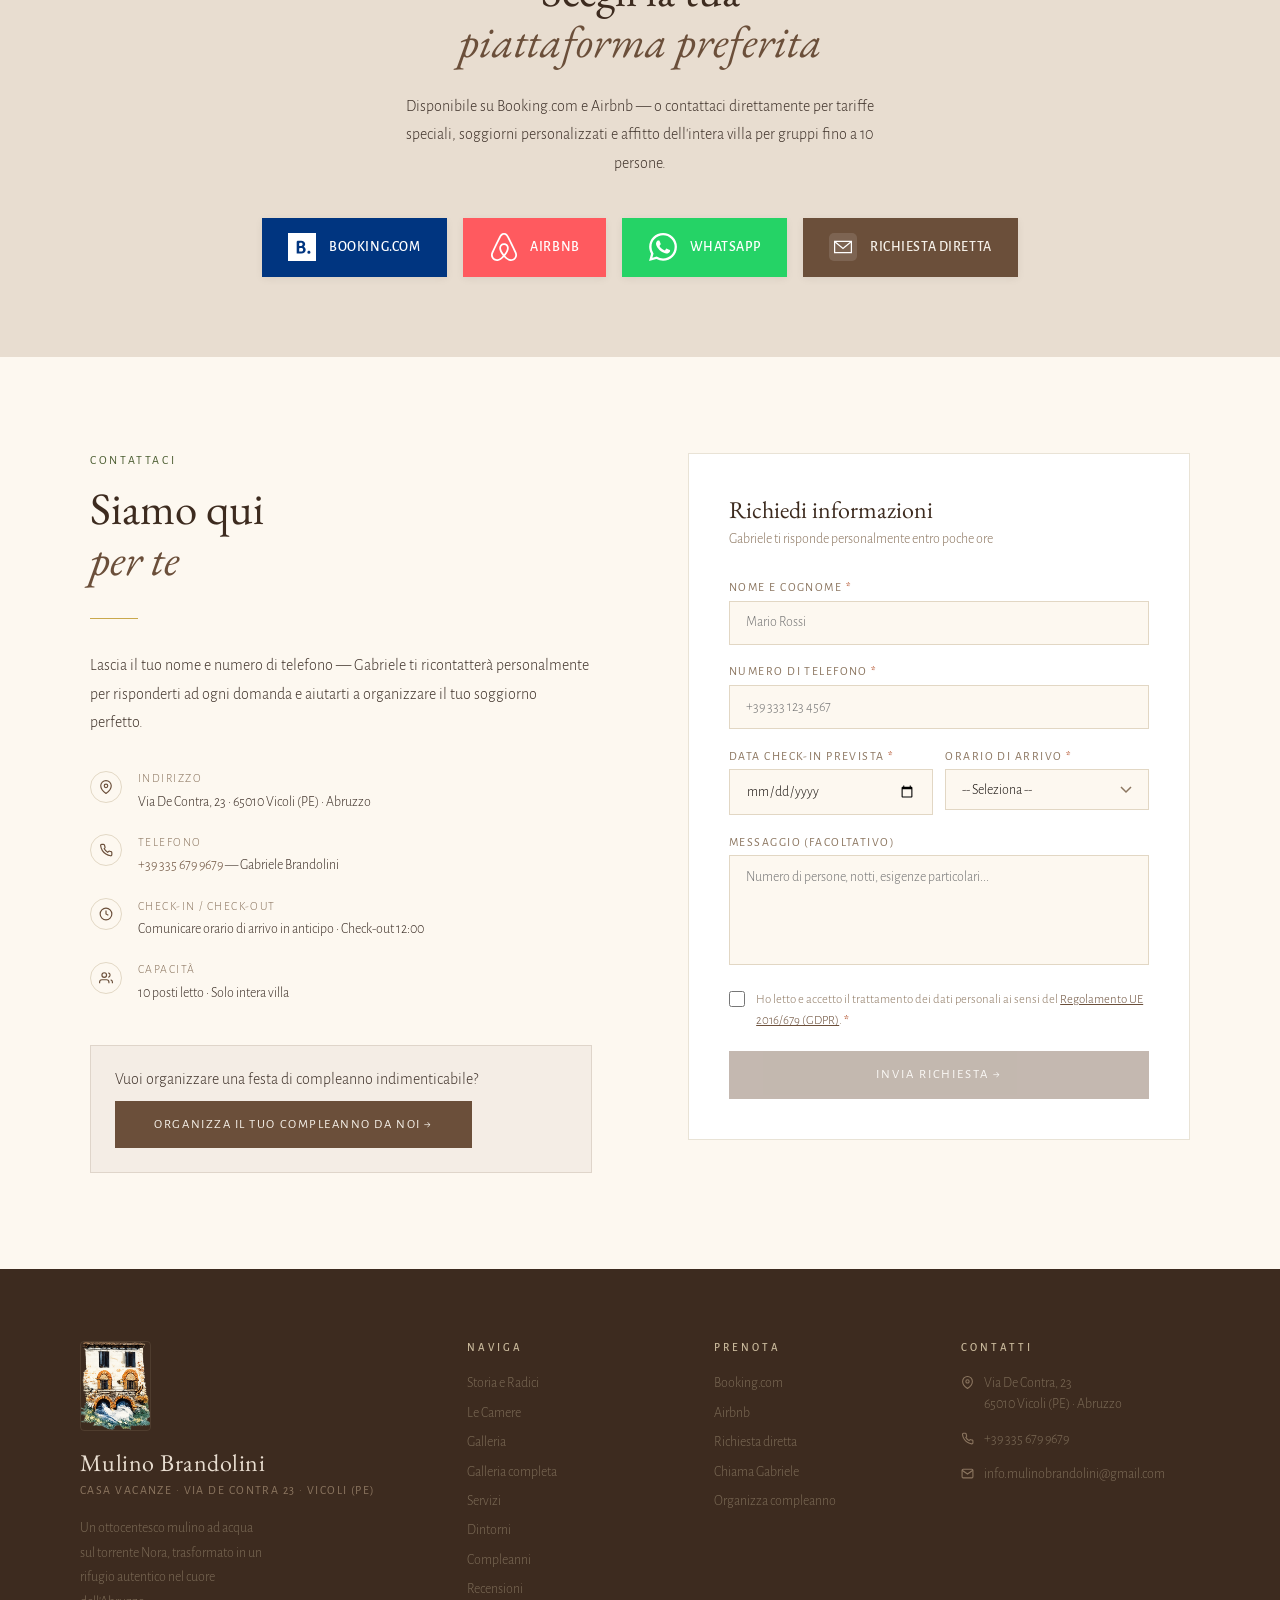
==== commit d0ad45e9: "change photo natura" ====
--- a/index.html
+++ b/index.html
@@ -461,7 +461,7 @@
   </div>
   <div class="natura-strip">
     <div class="natura-strip-item fade-in">
-      <img src="imgs/natura_1.jpg" alt="Cascata naturale sul torrente Nora nel Parco Fluviale" loading="lazy">
+      <img src="imgs/natura_1.jpeg" alt="Cascata naturale sul torrente Nora nel Parco Fluviale" loading="lazy">
       <div class="gallery-label">Cascate · Parco Fluviale</div>
     </div>
     <div class="natura-strip-item fade-in fd1">
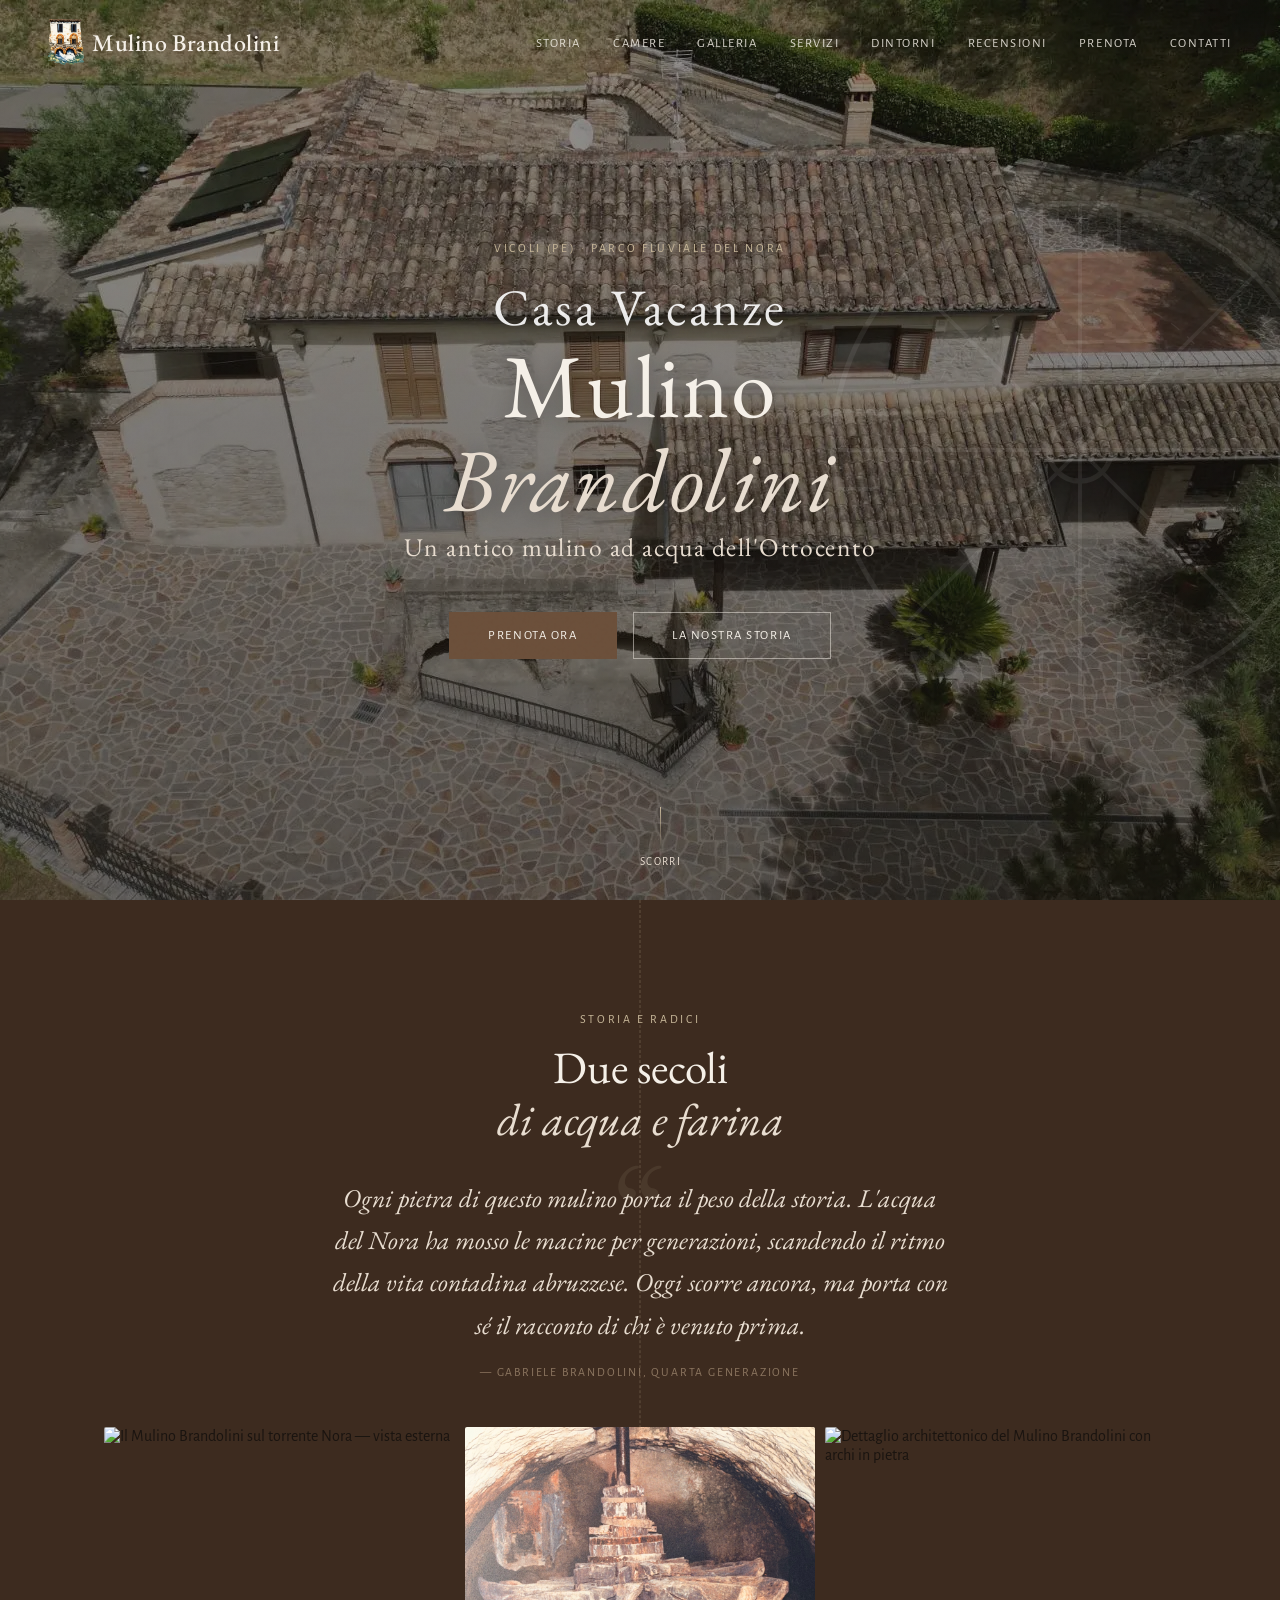
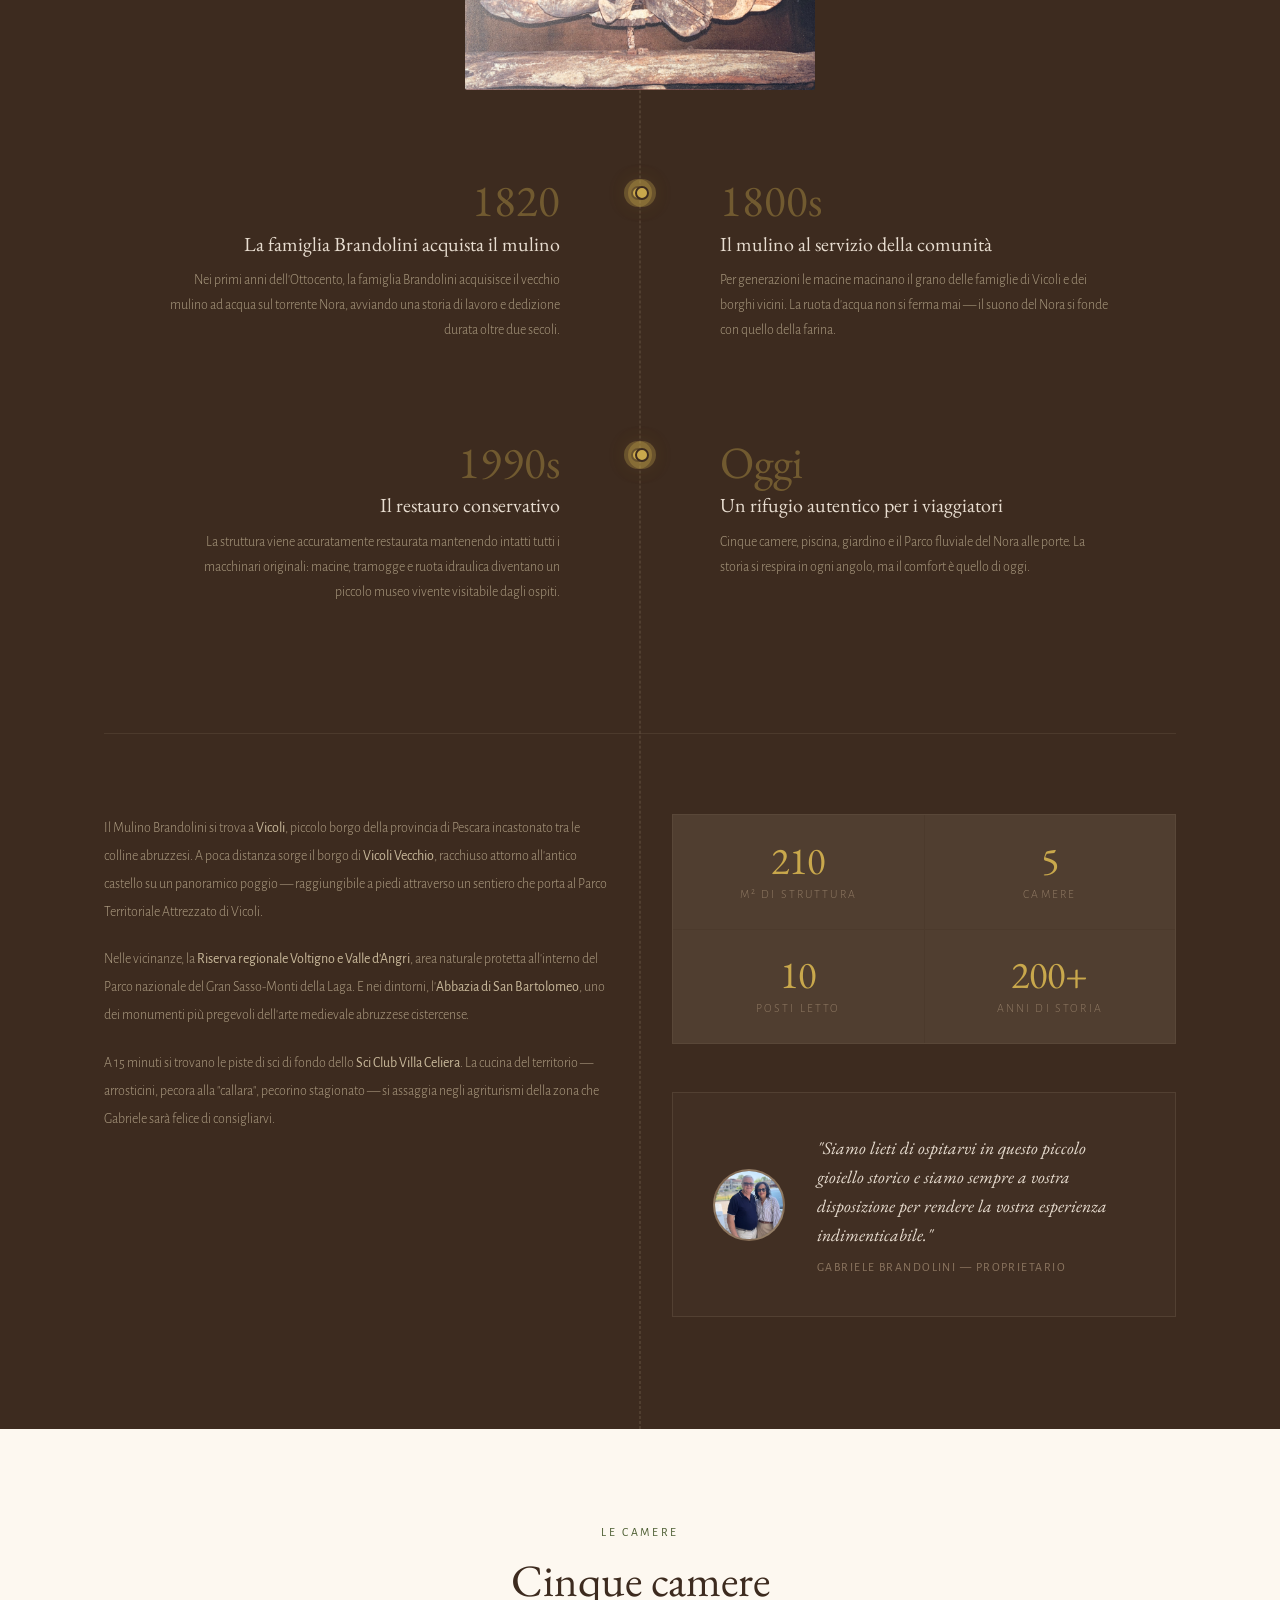
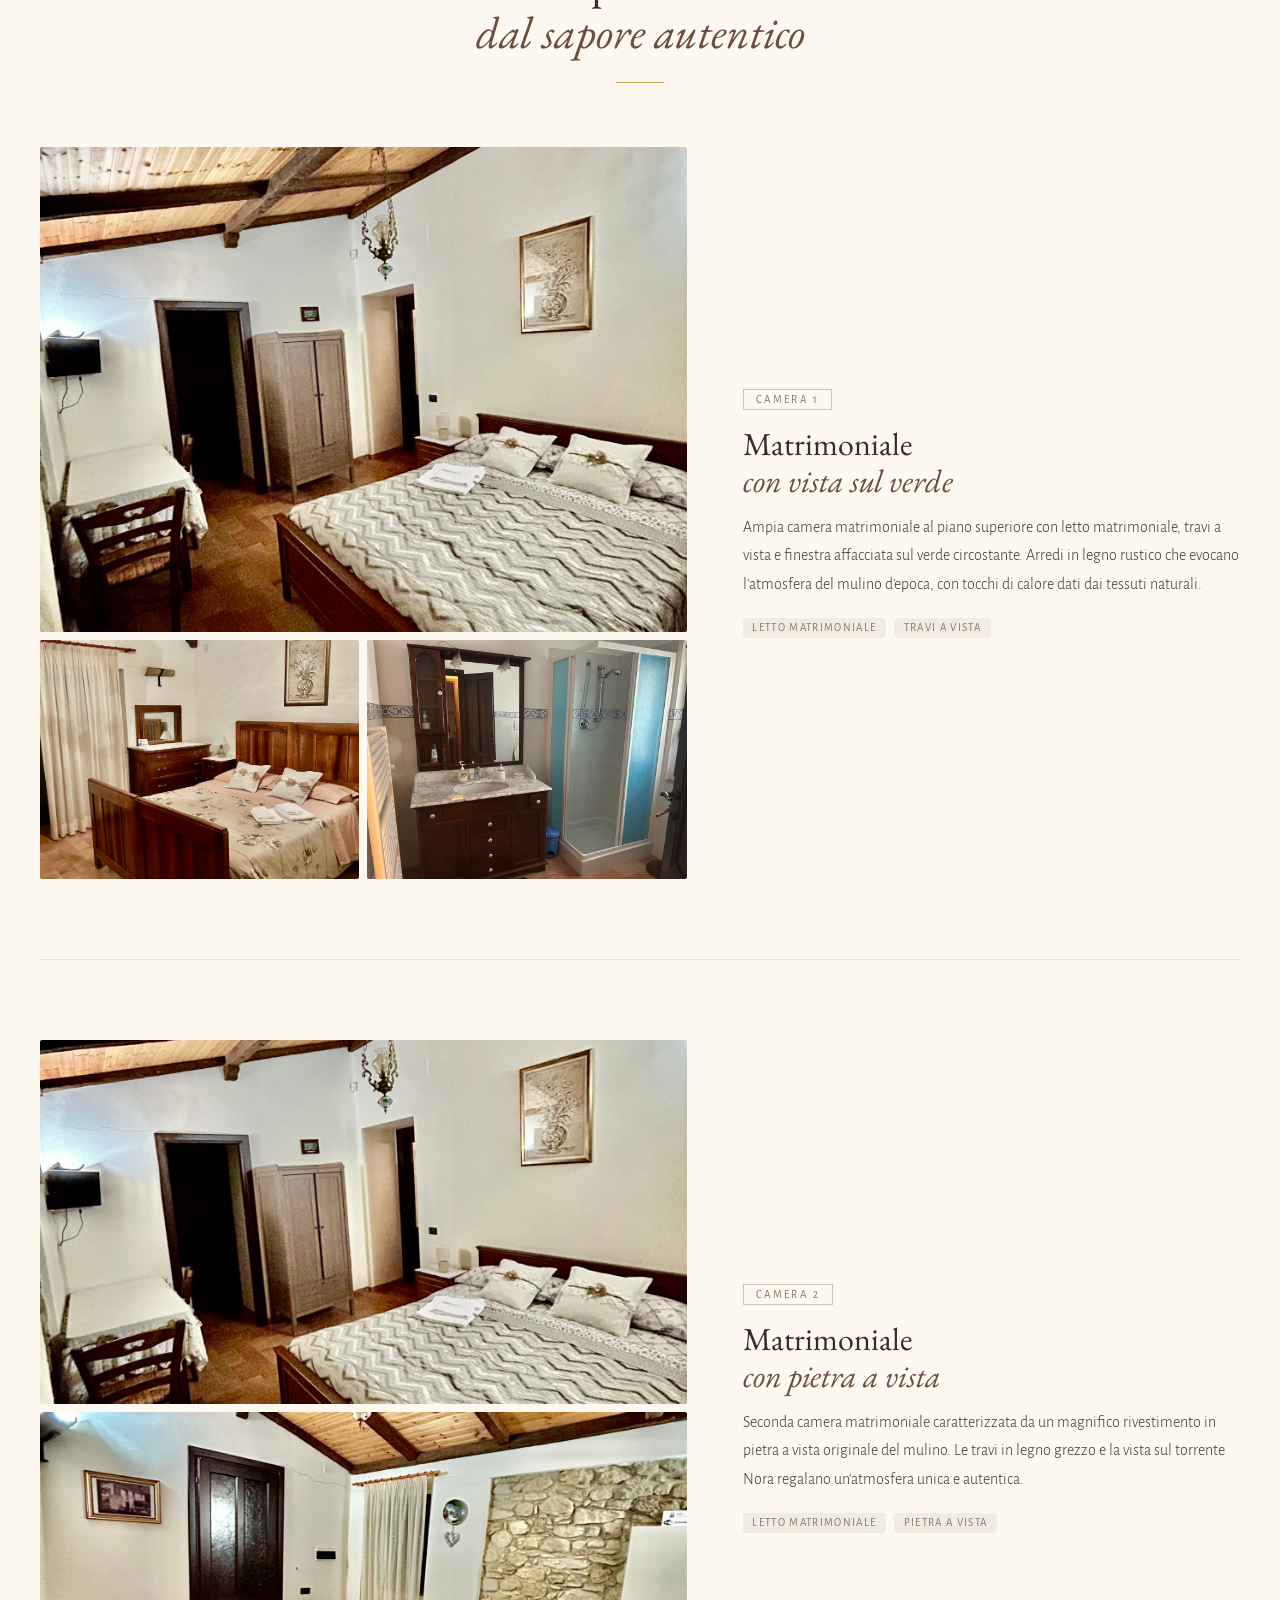
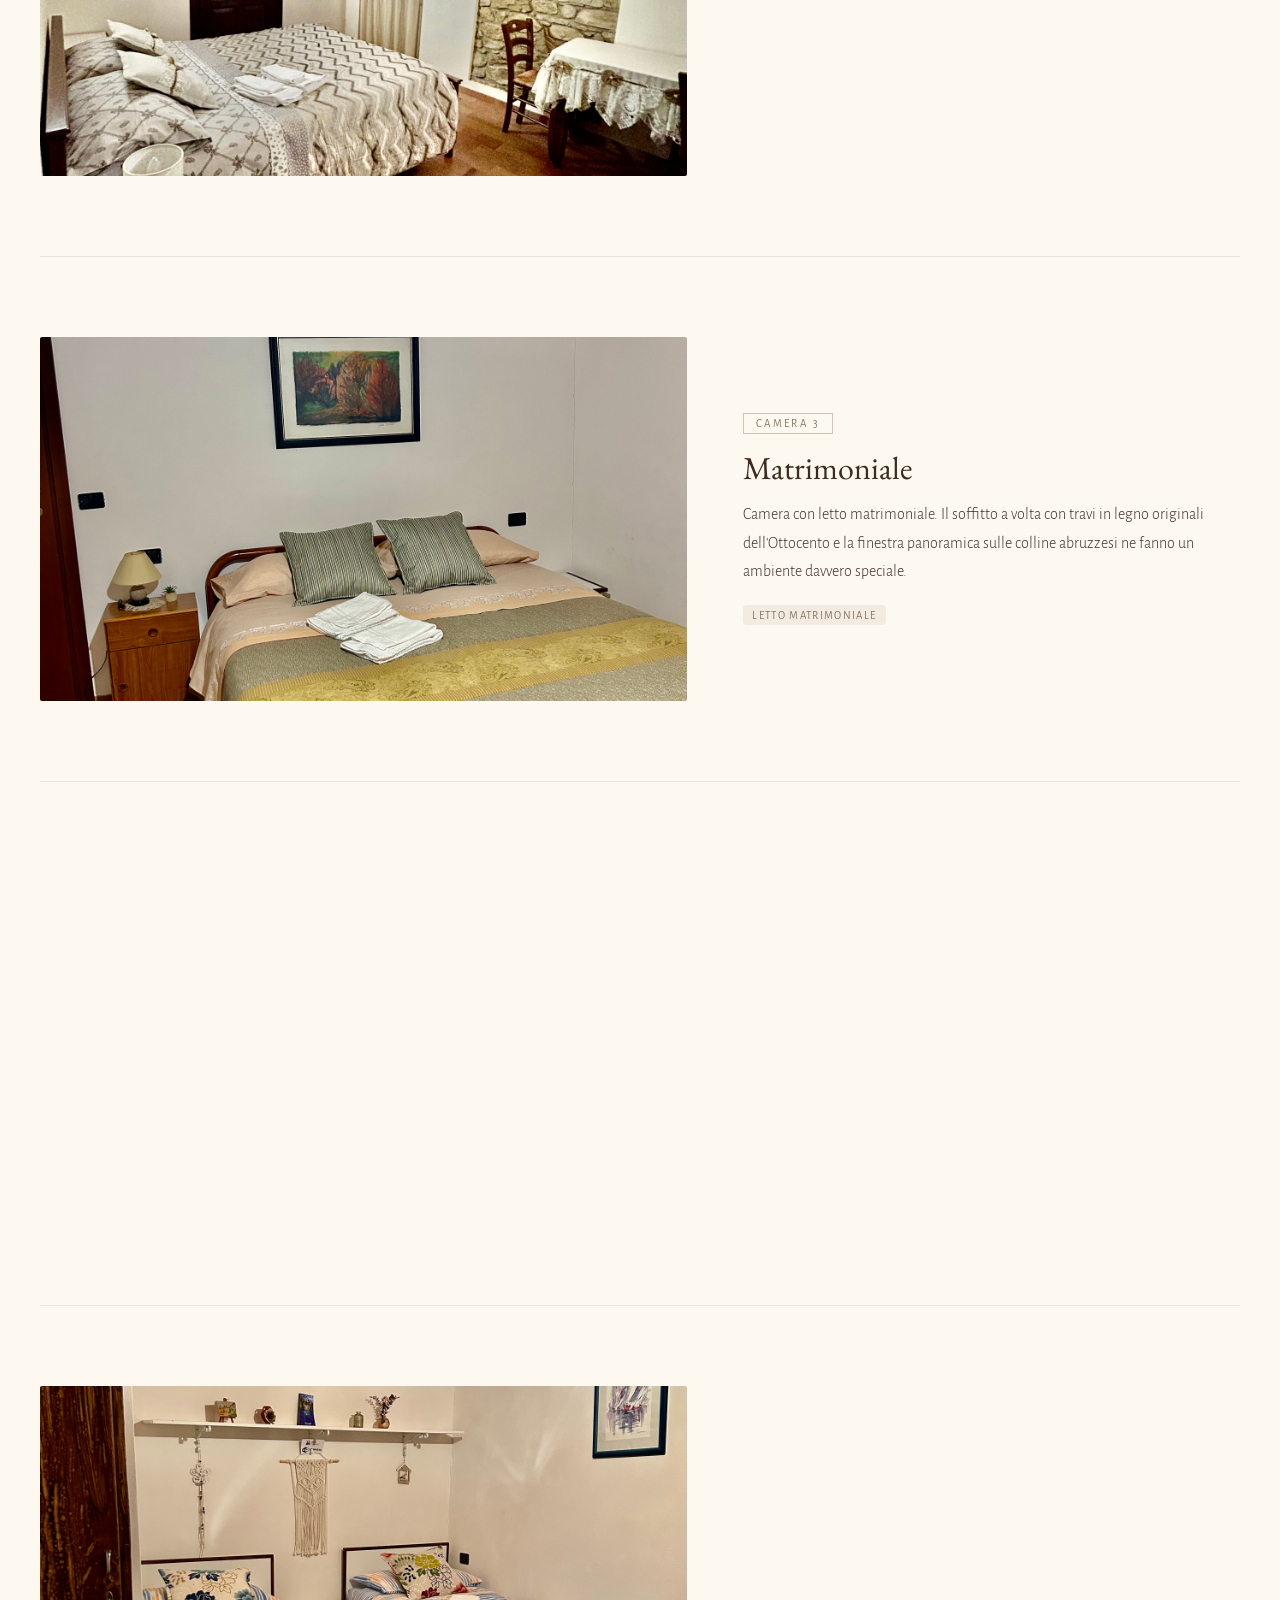
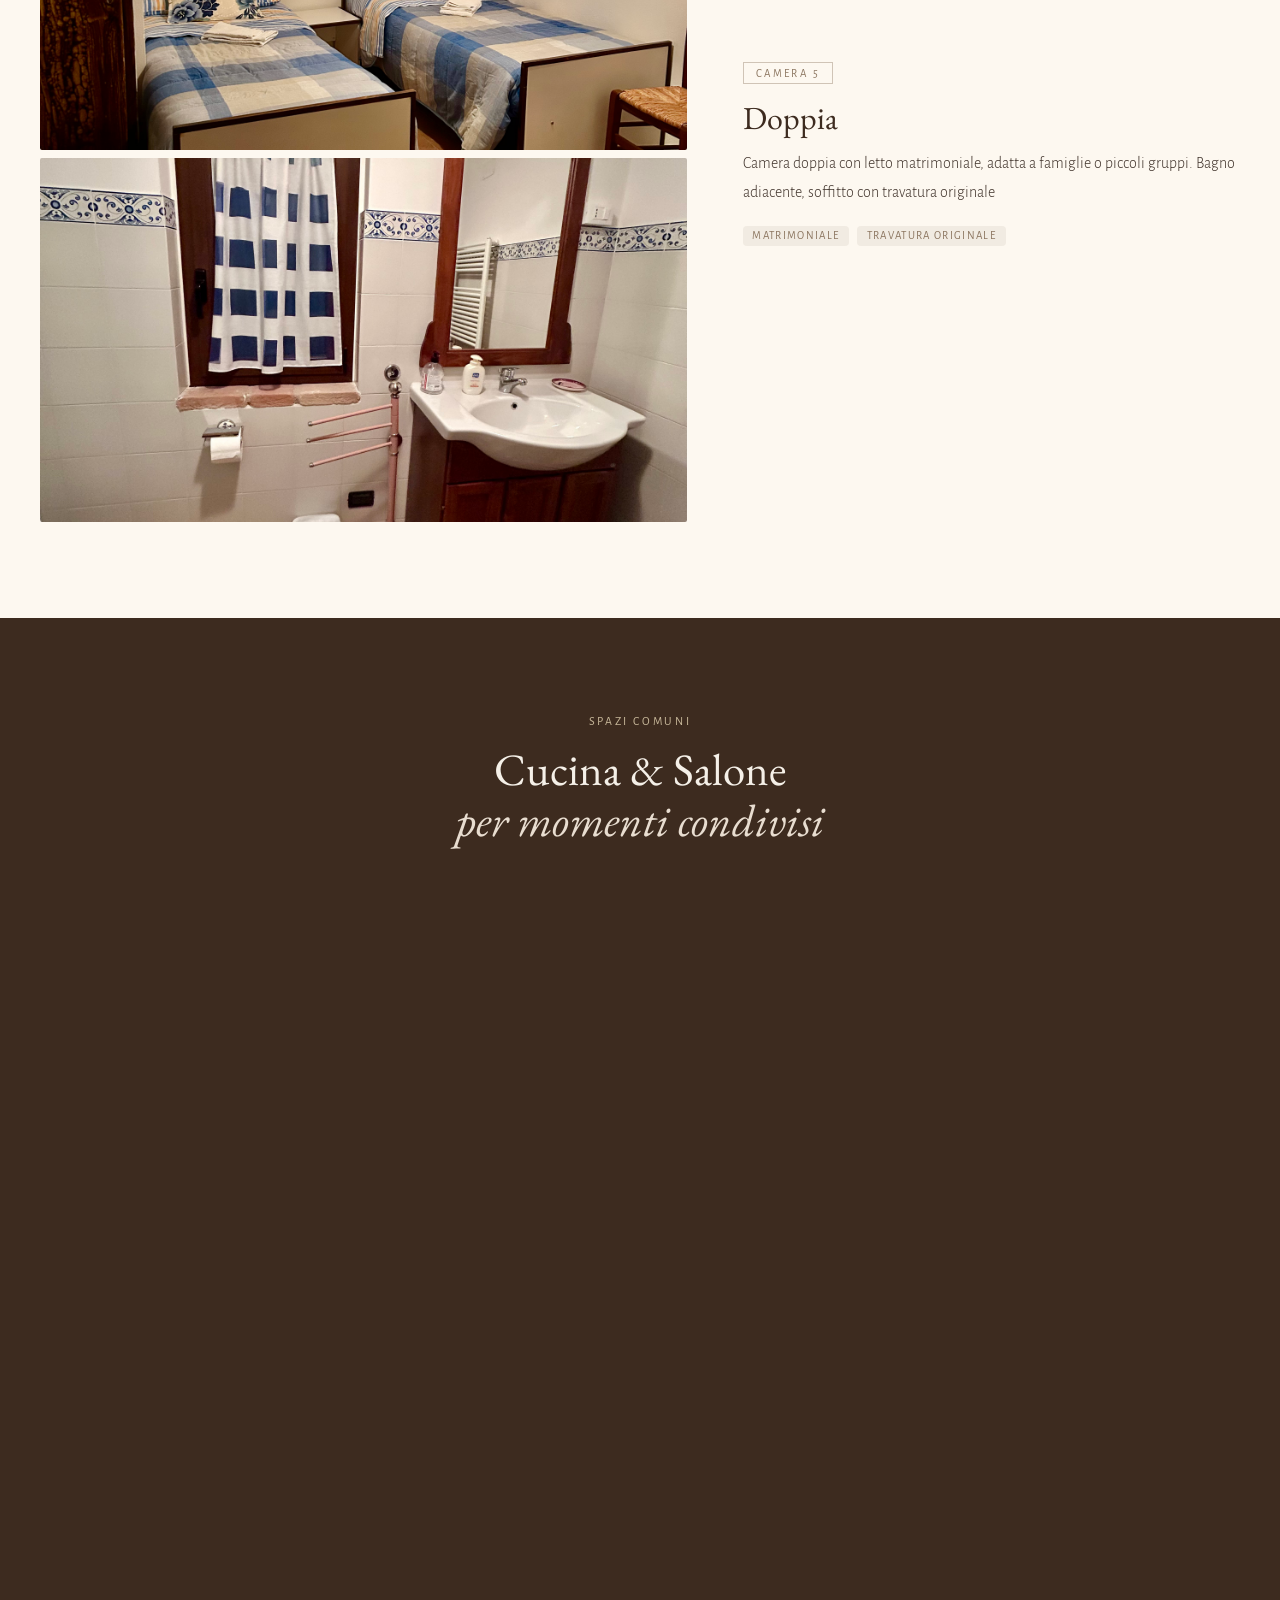
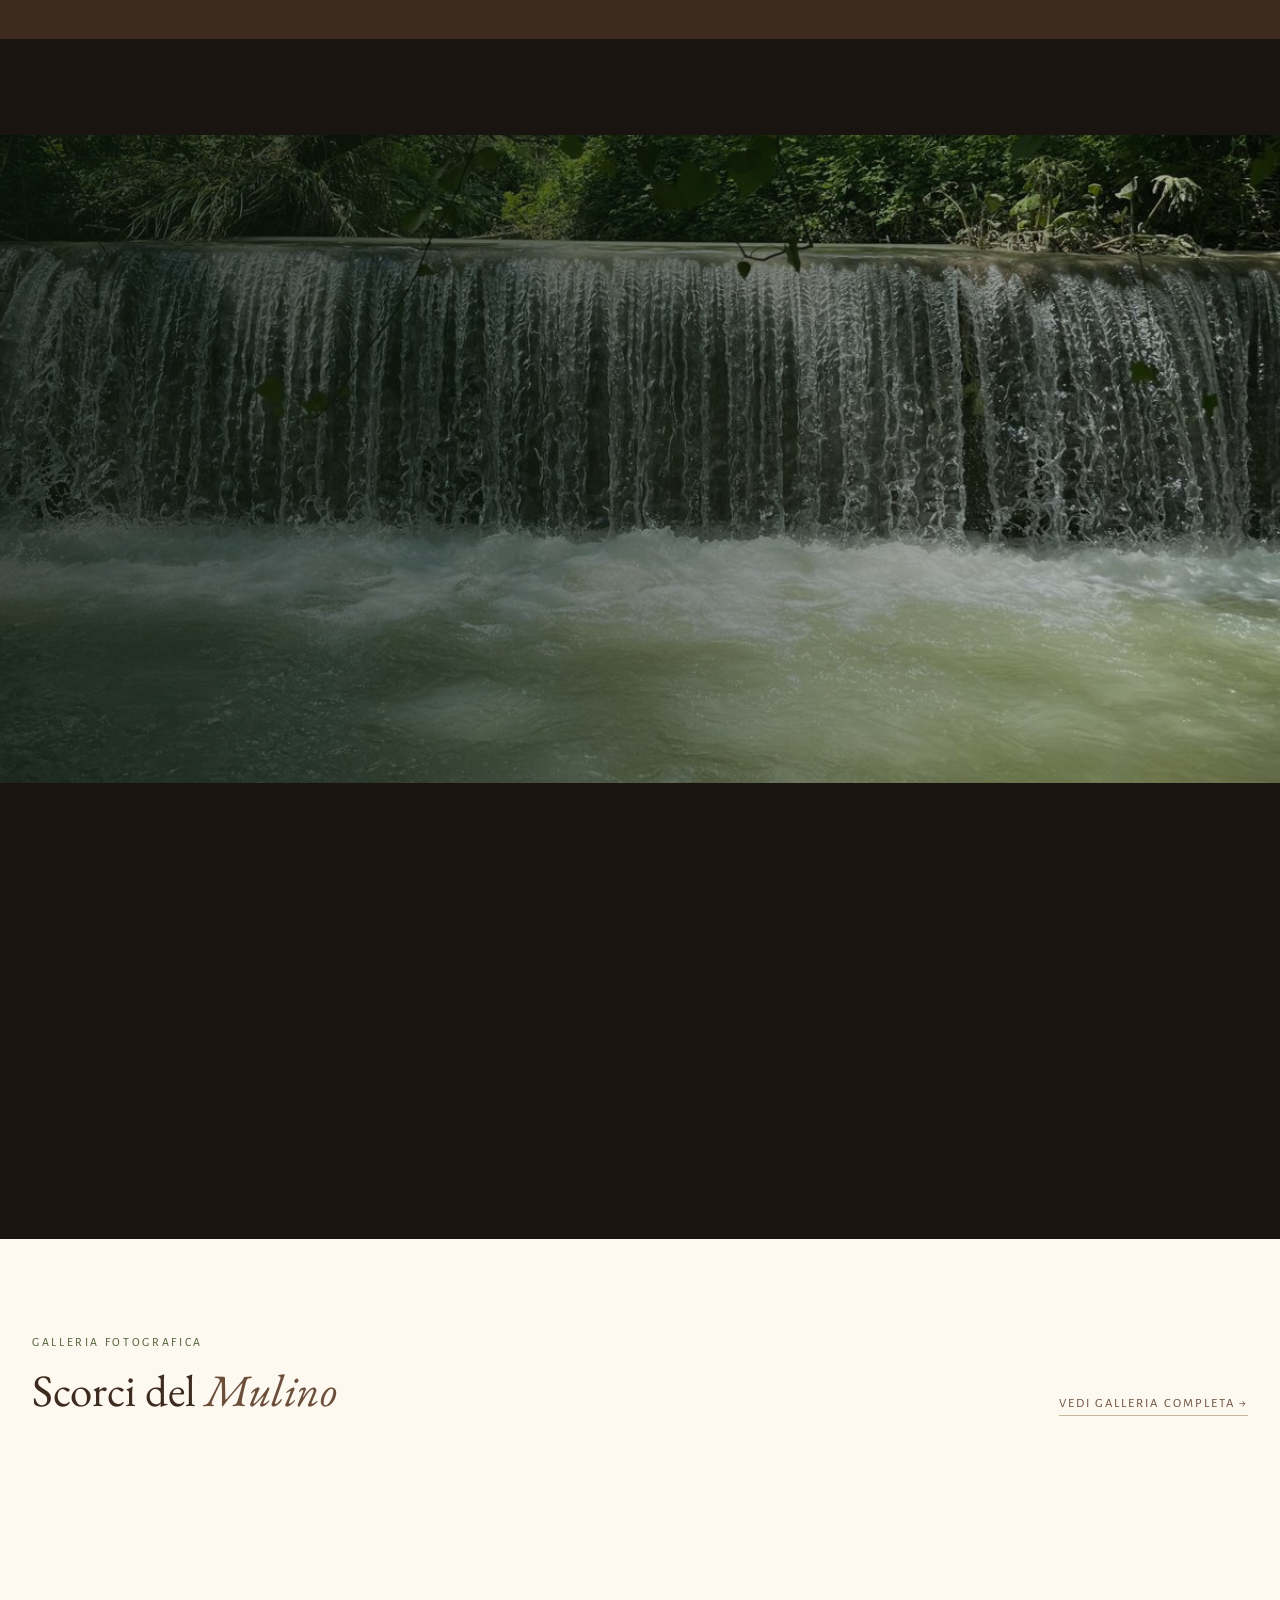
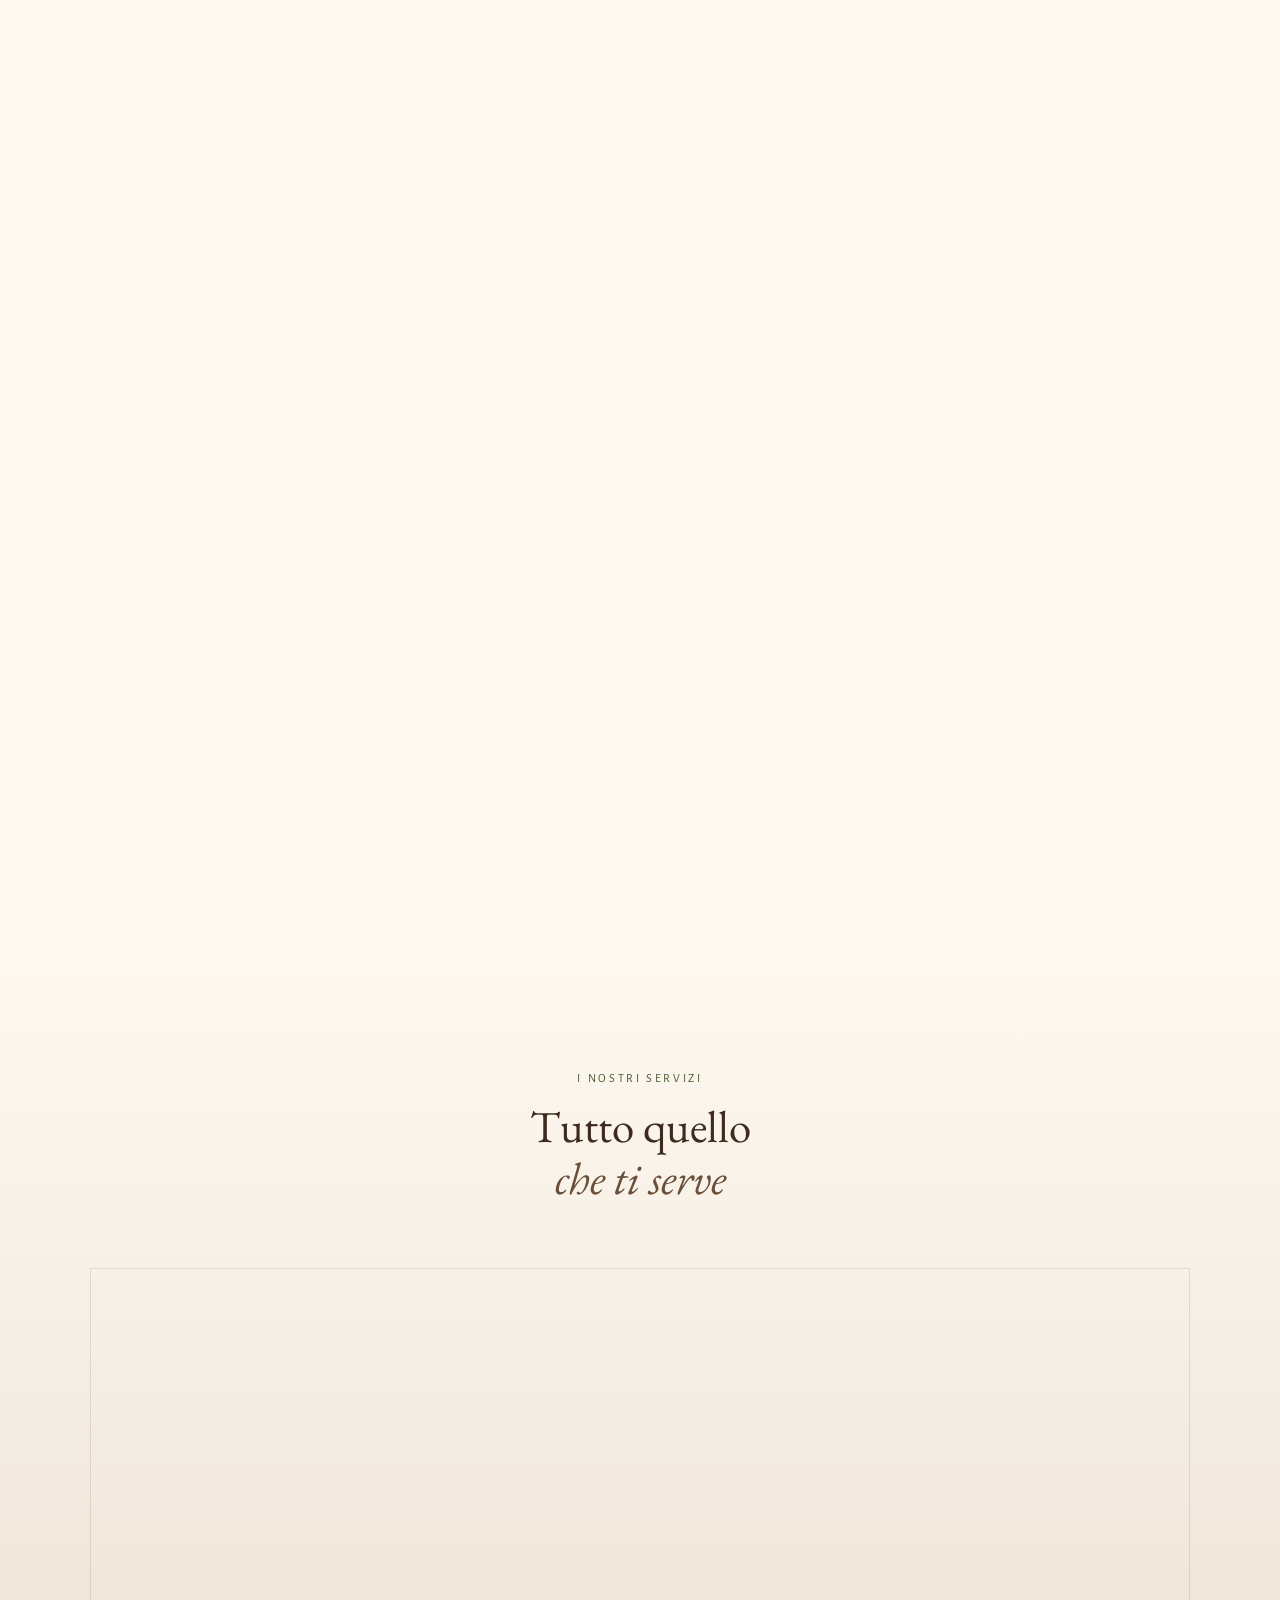
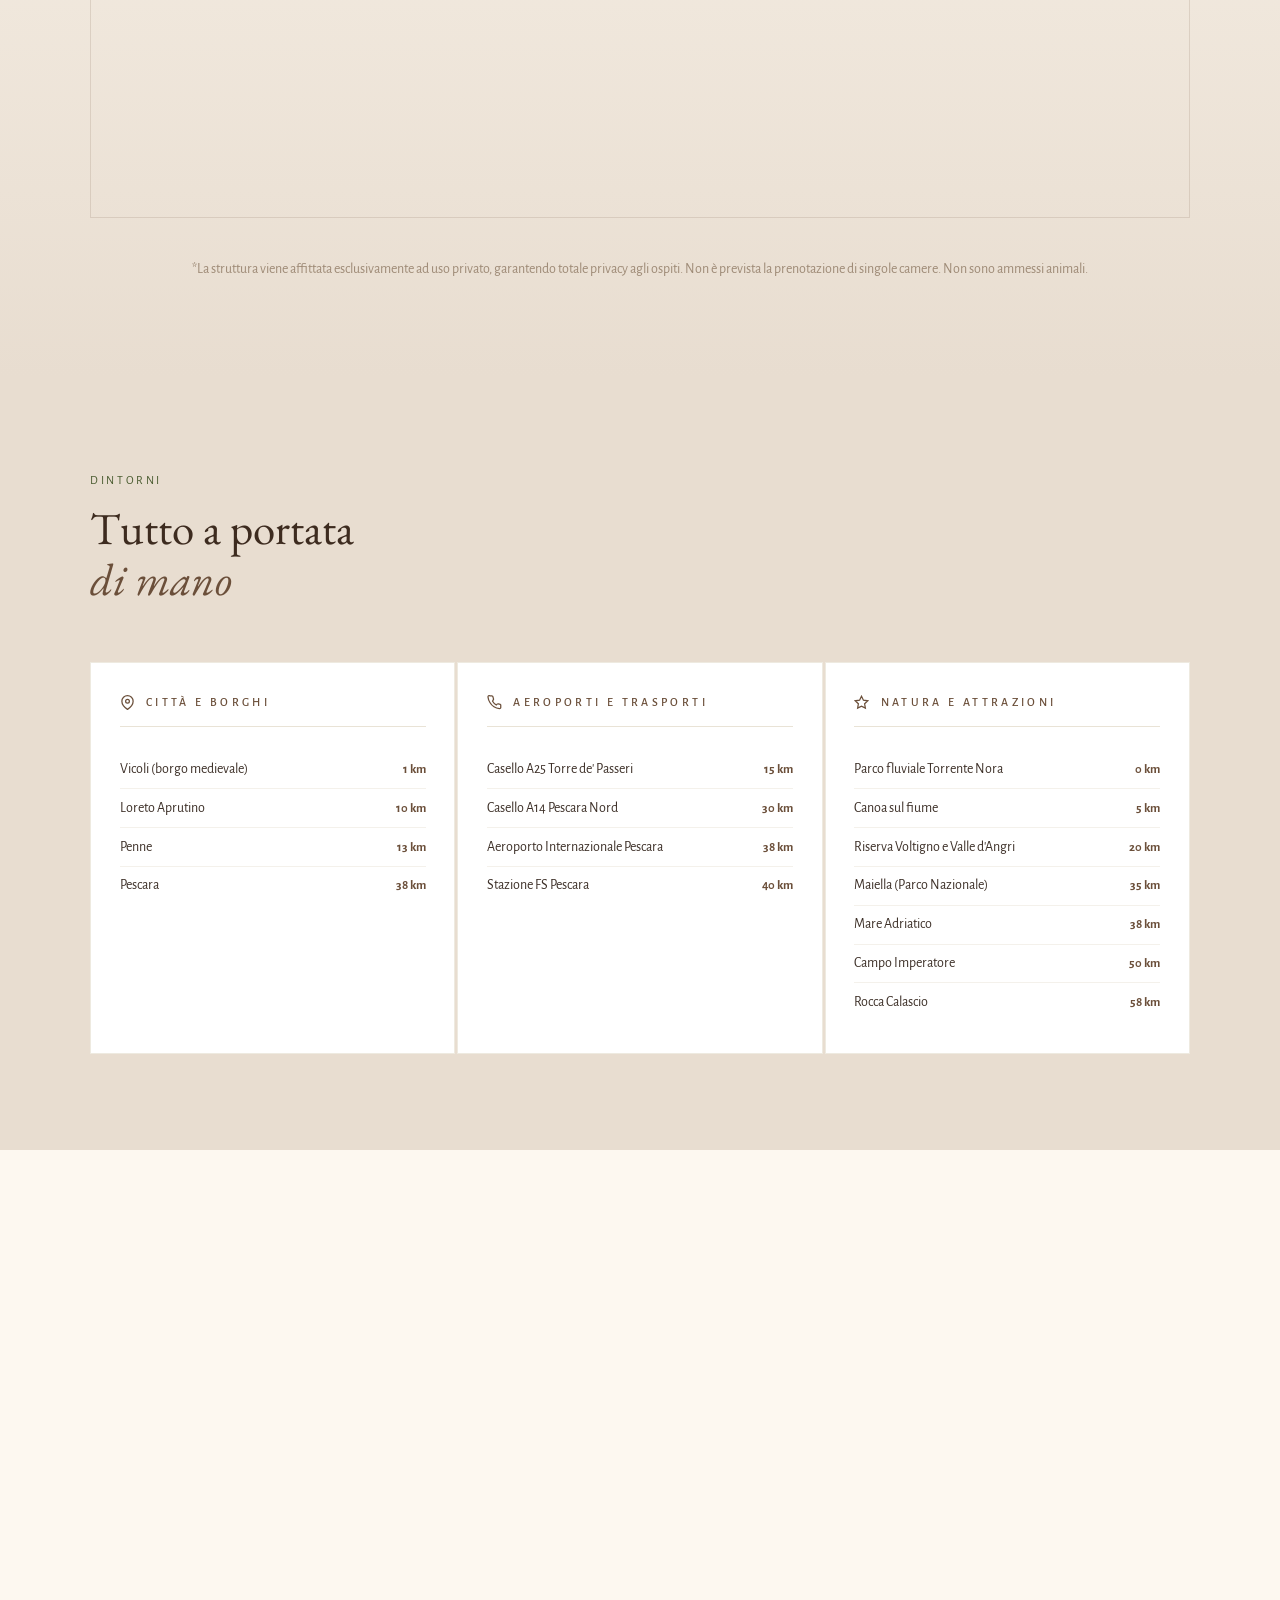
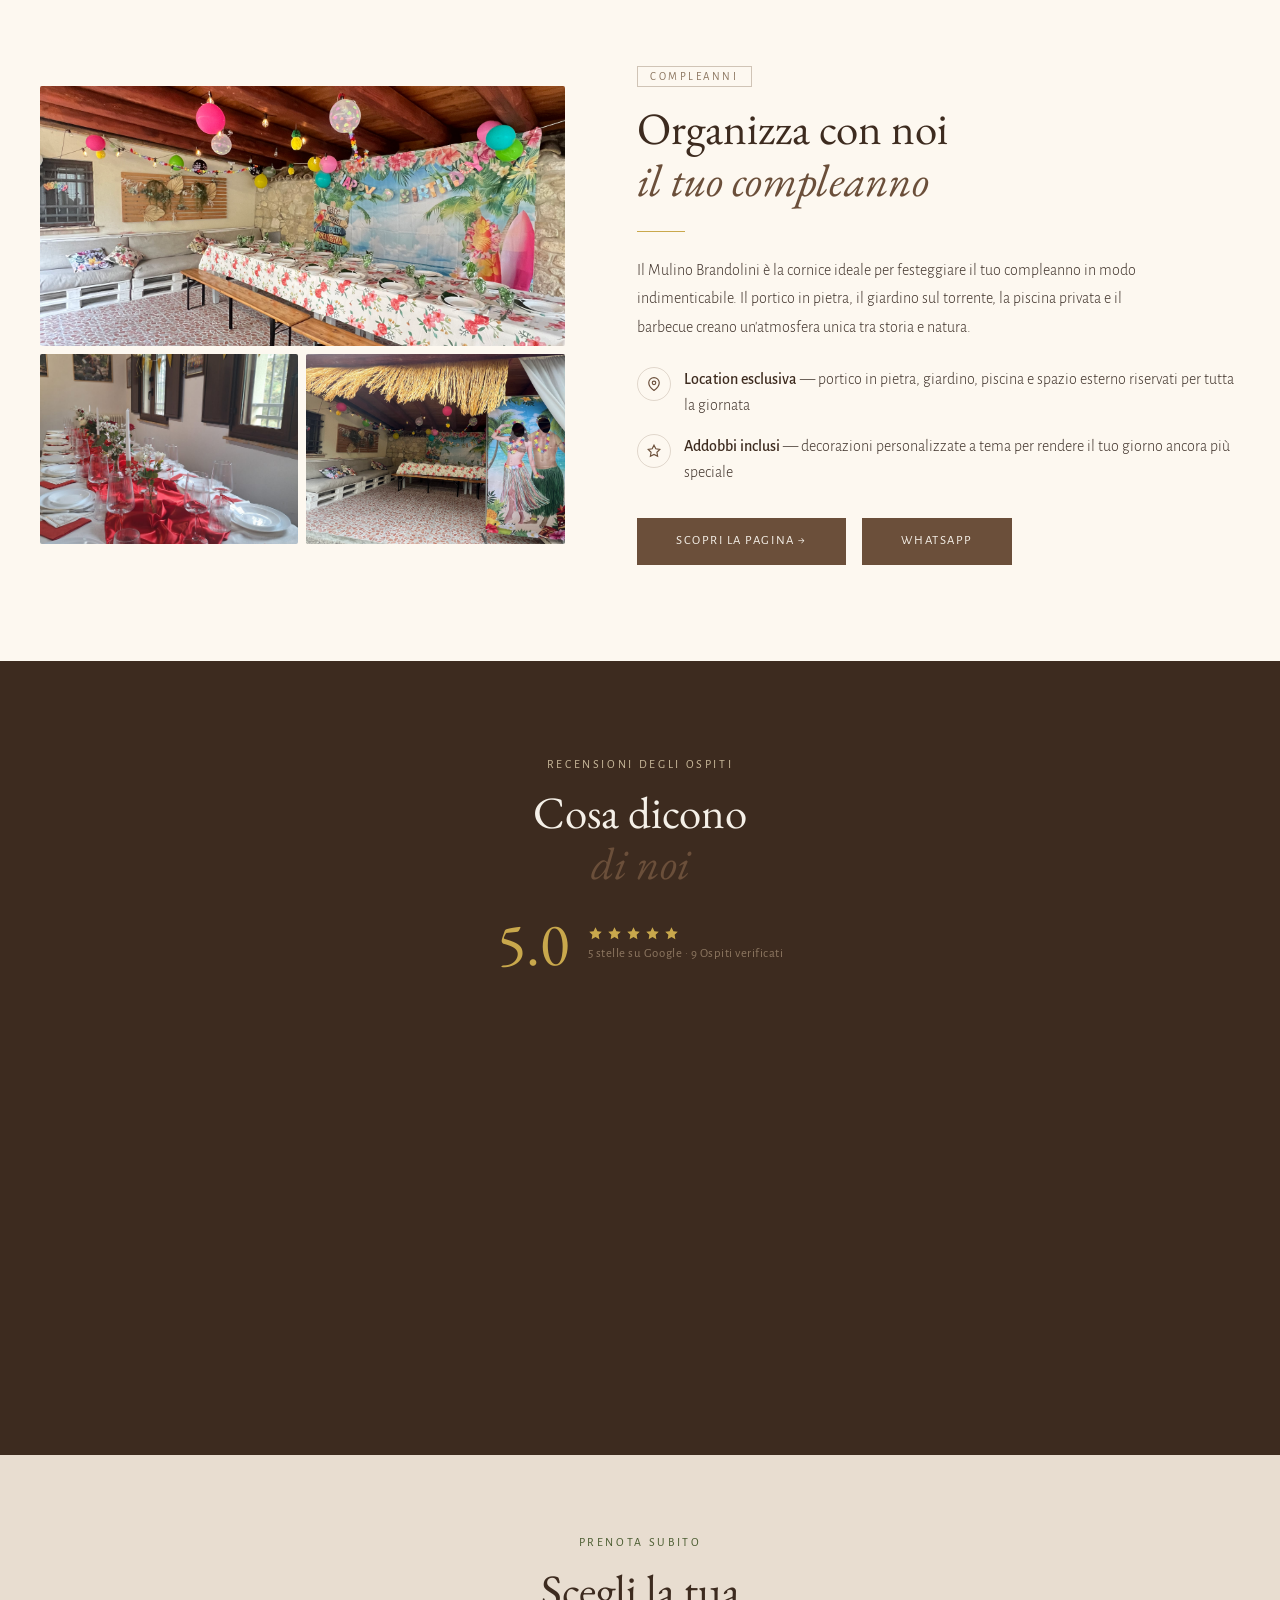
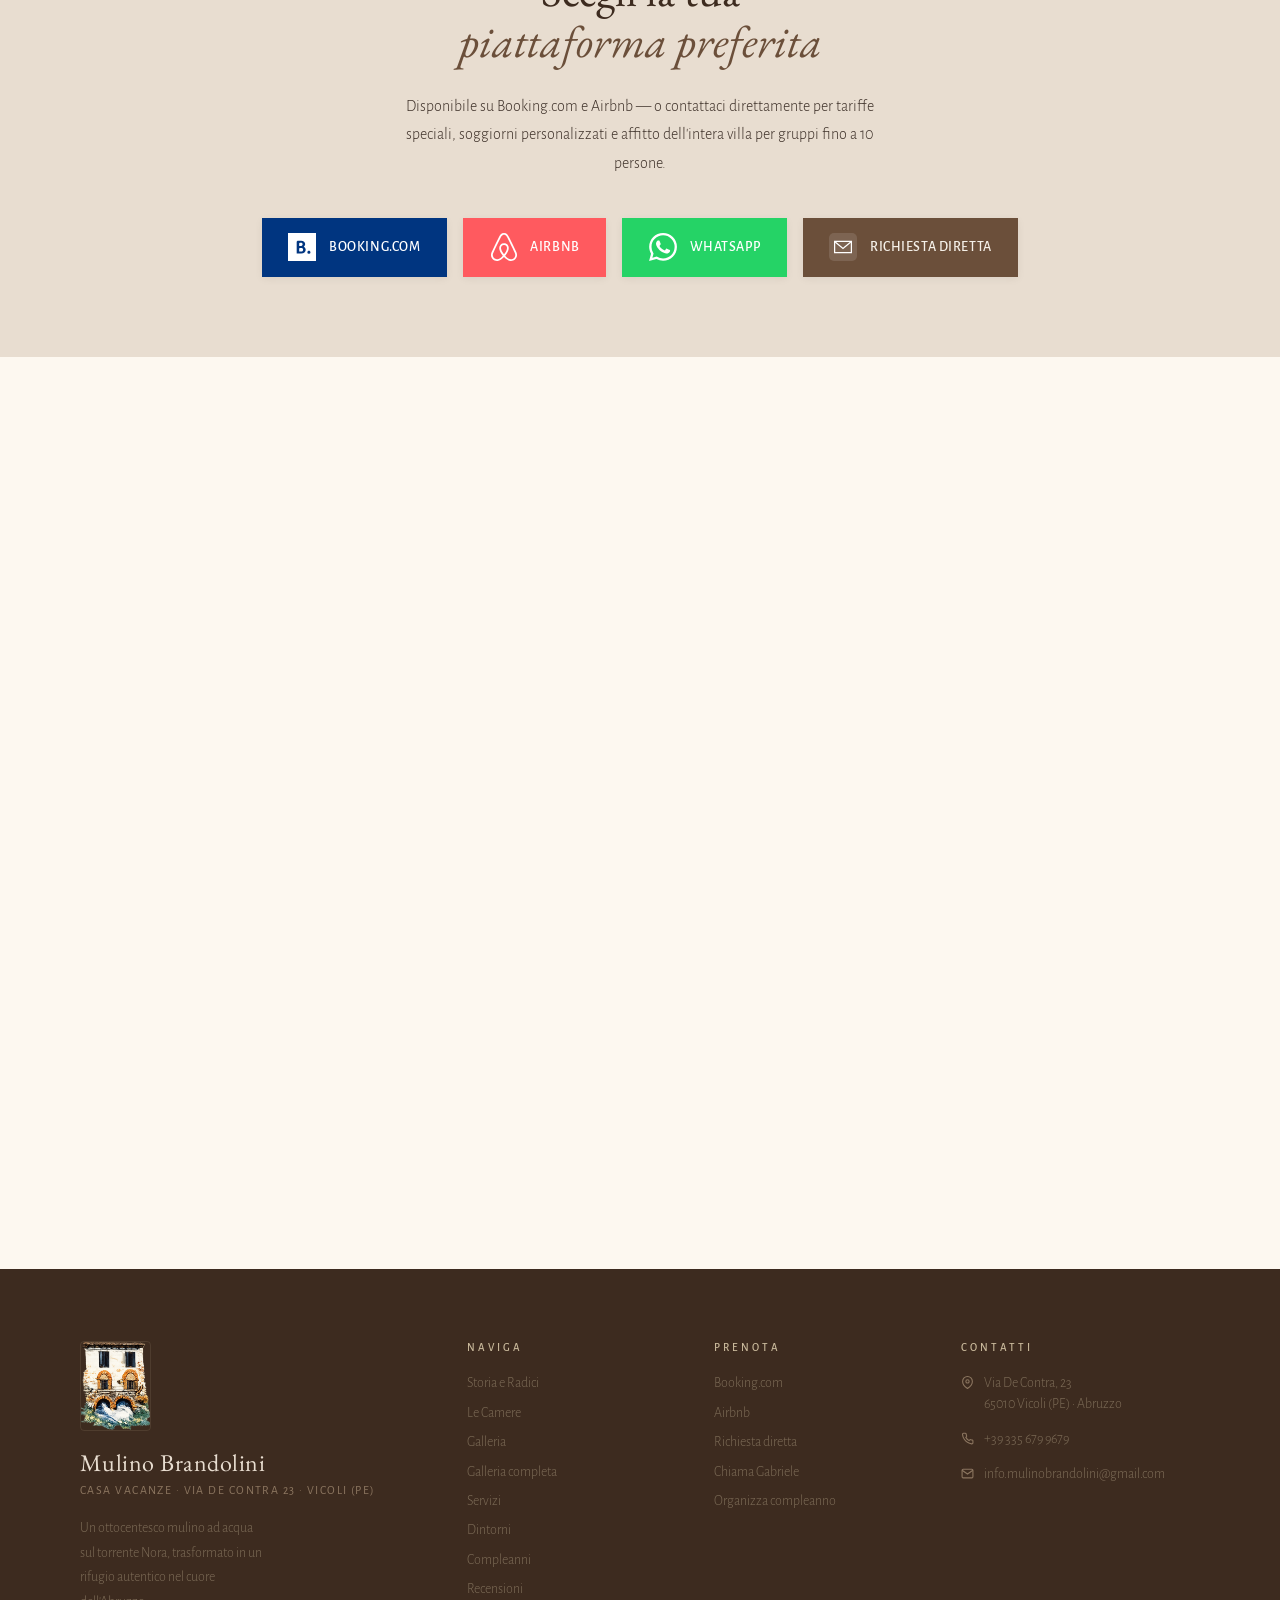
==== commit 28b0fd5c: "fix" ====
--- a/index.html
+++ b/index.html
@@ -86,7 +86,7 @@
 .natura-tags-wrap{display:flex;flex-wrap:wrap;gap:.75rem;margin-top:2rem}
 .natura-tag-n{font-size:var(--text-micro);letter-spacing:.2em;text-transform:uppercase;color:rgba(255,255,255,.65);border:1px solid rgba(255,255,255,.2);padding:.3rem .85rem;transition:border-color var(--t-base),color var(--t-base)}
 .natura-tag-n:hover{color:#fff;border-color:rgba(255,255,255,.5)}
-.natura-strip{display:grid;grid-template-columns:1.6fr 1fr 1fr;height:360px;gap:3px}
+.natura-strip{display:grid;grid-template-columns:1fr 1fr 1fr;height:360px;gap:3px}
 .natura-strip-item{overflow:hidden;position:relative}
 .natura-strip-item img{width:100%;height:100%;object-fit:cover;display:block;transition:transform var(--t-image) ease,filter .5s ease}
 .natura-strip-item::after{content:'';position:absolute;inset:0;background:rgba(10,20,10,.15);transition:background var(--t-slow)}
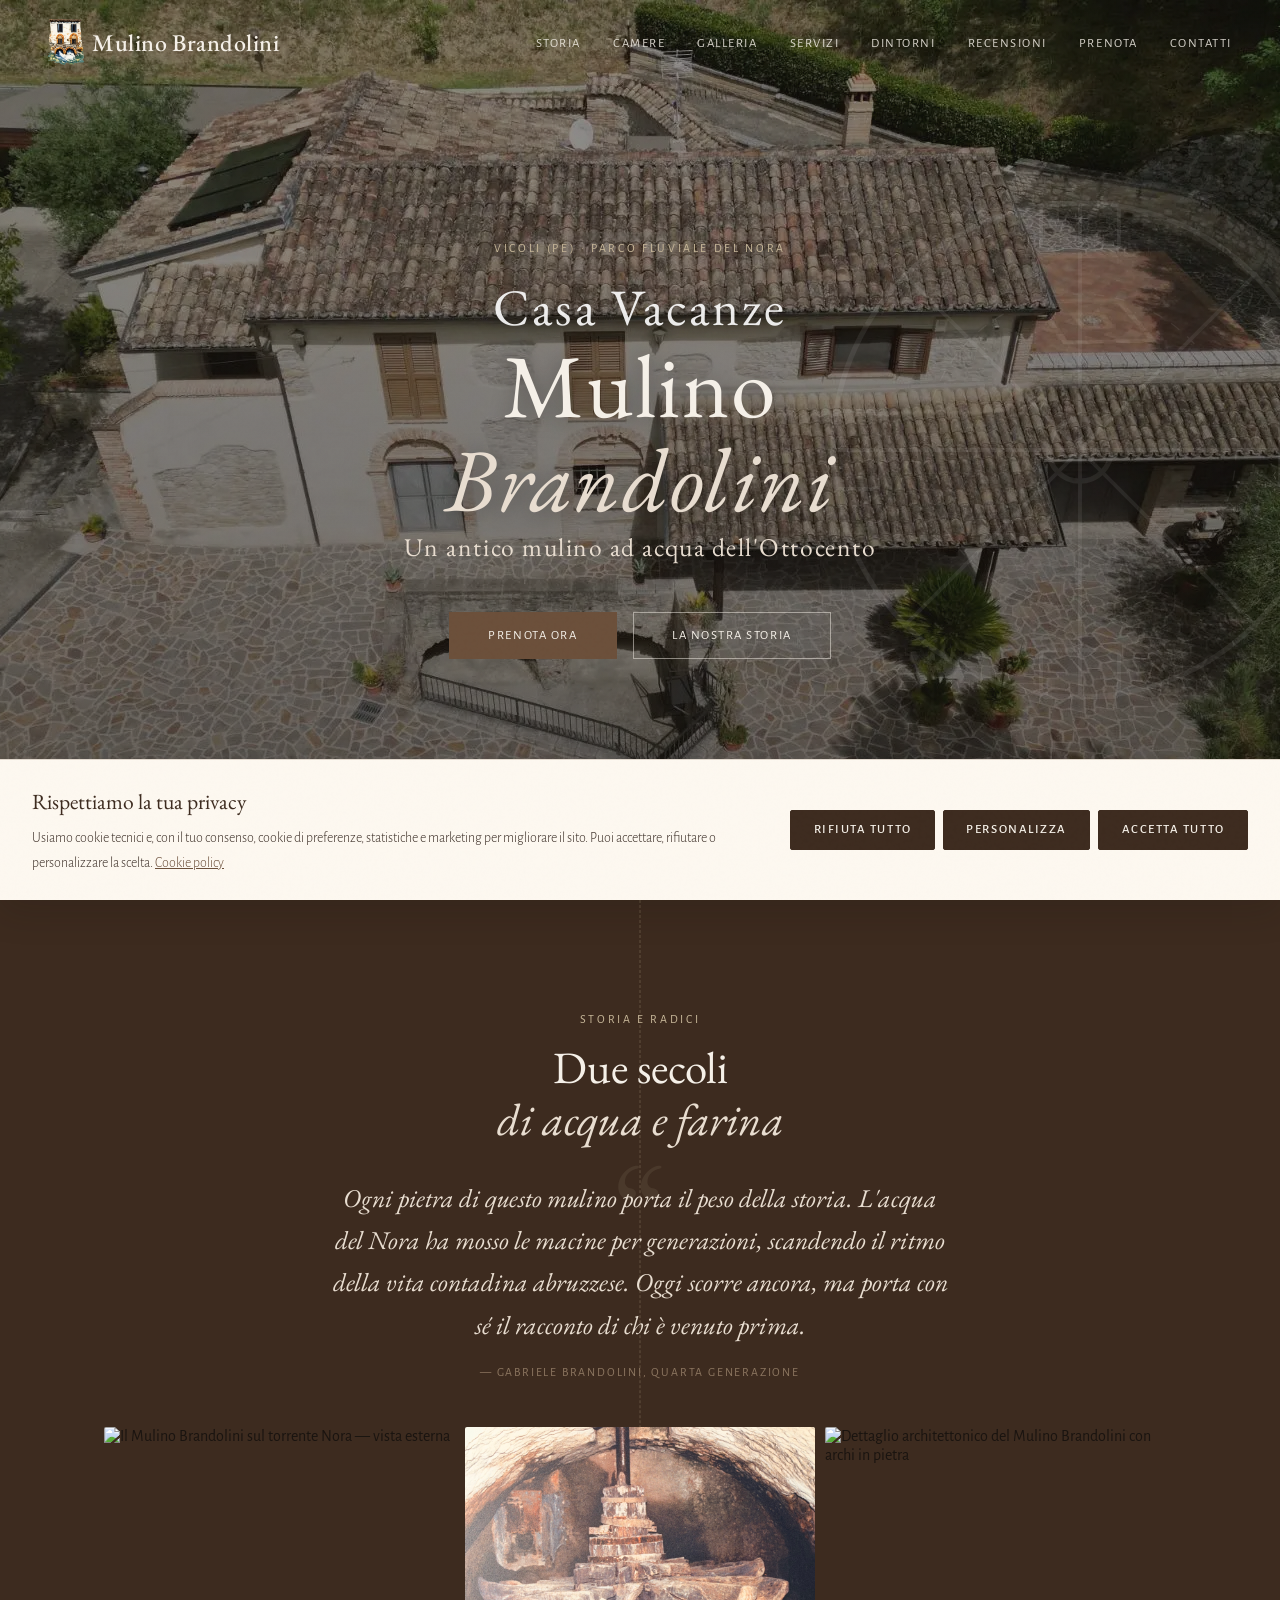
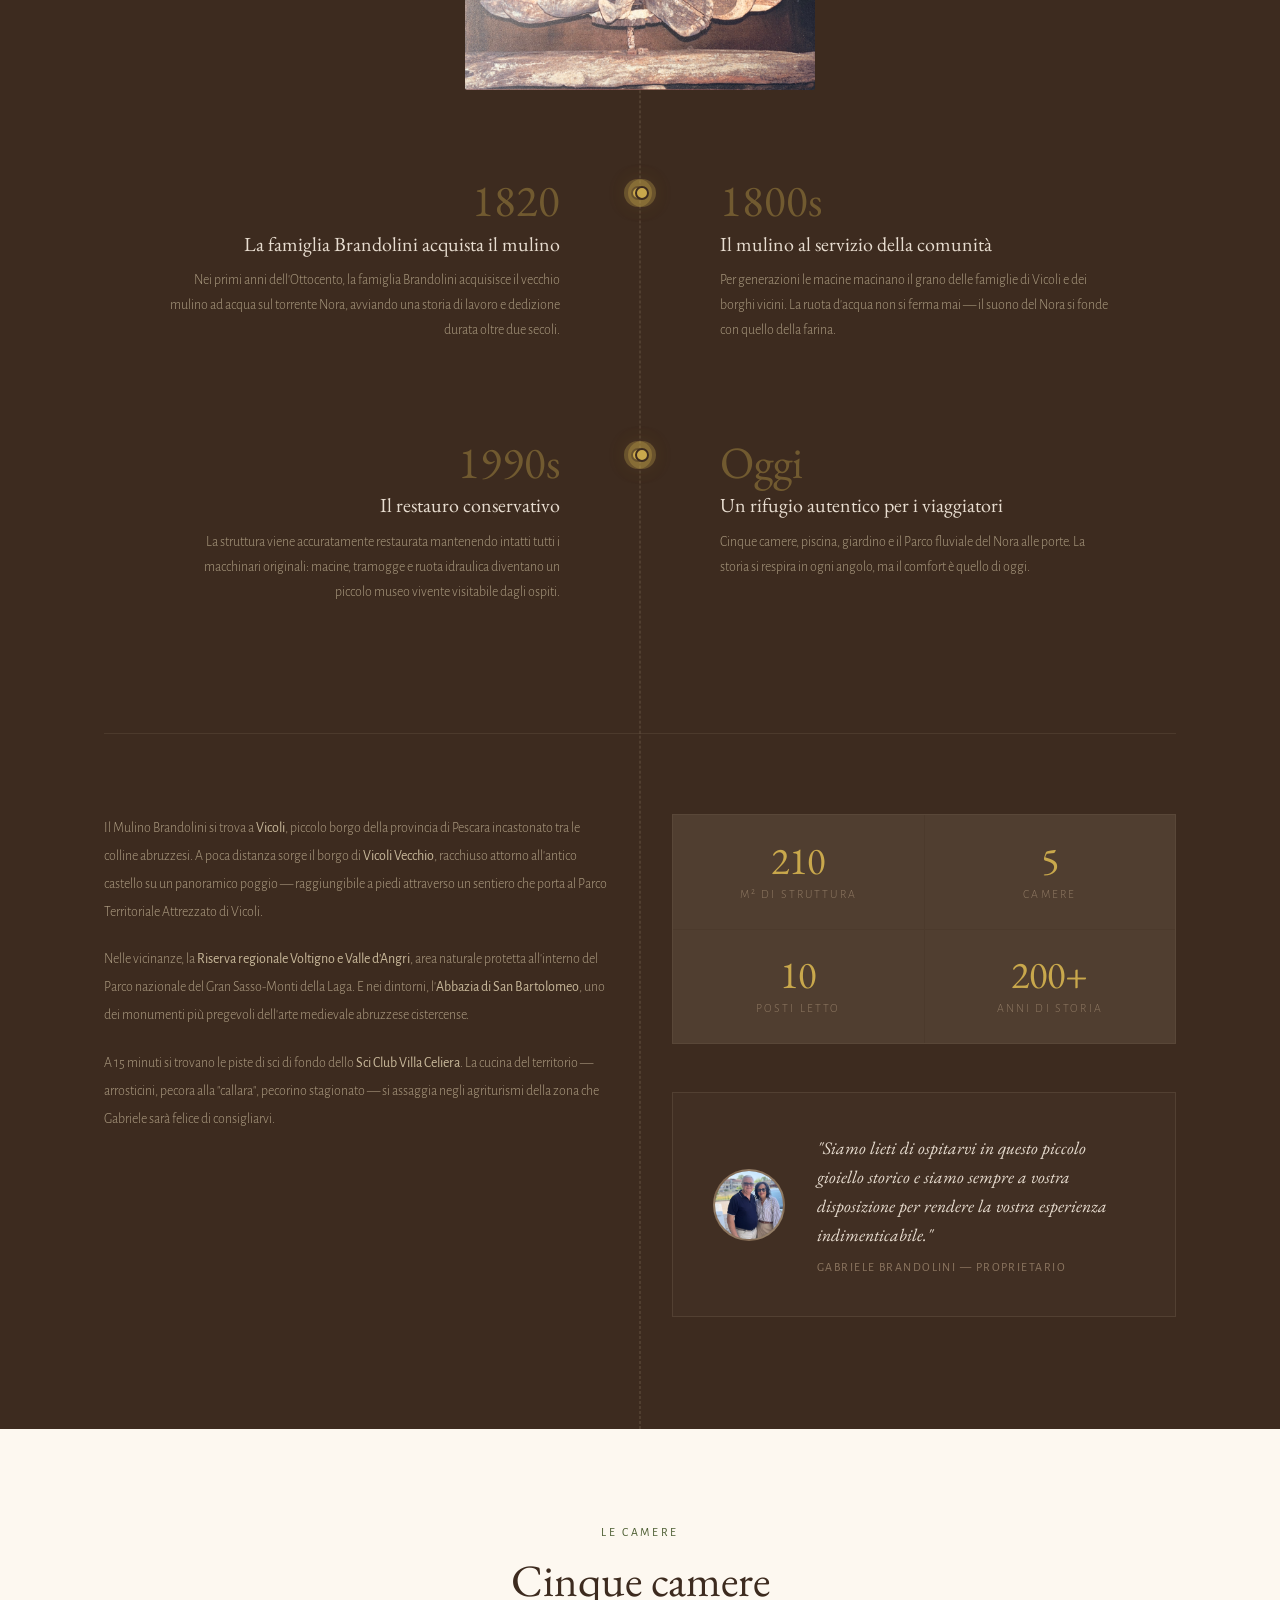
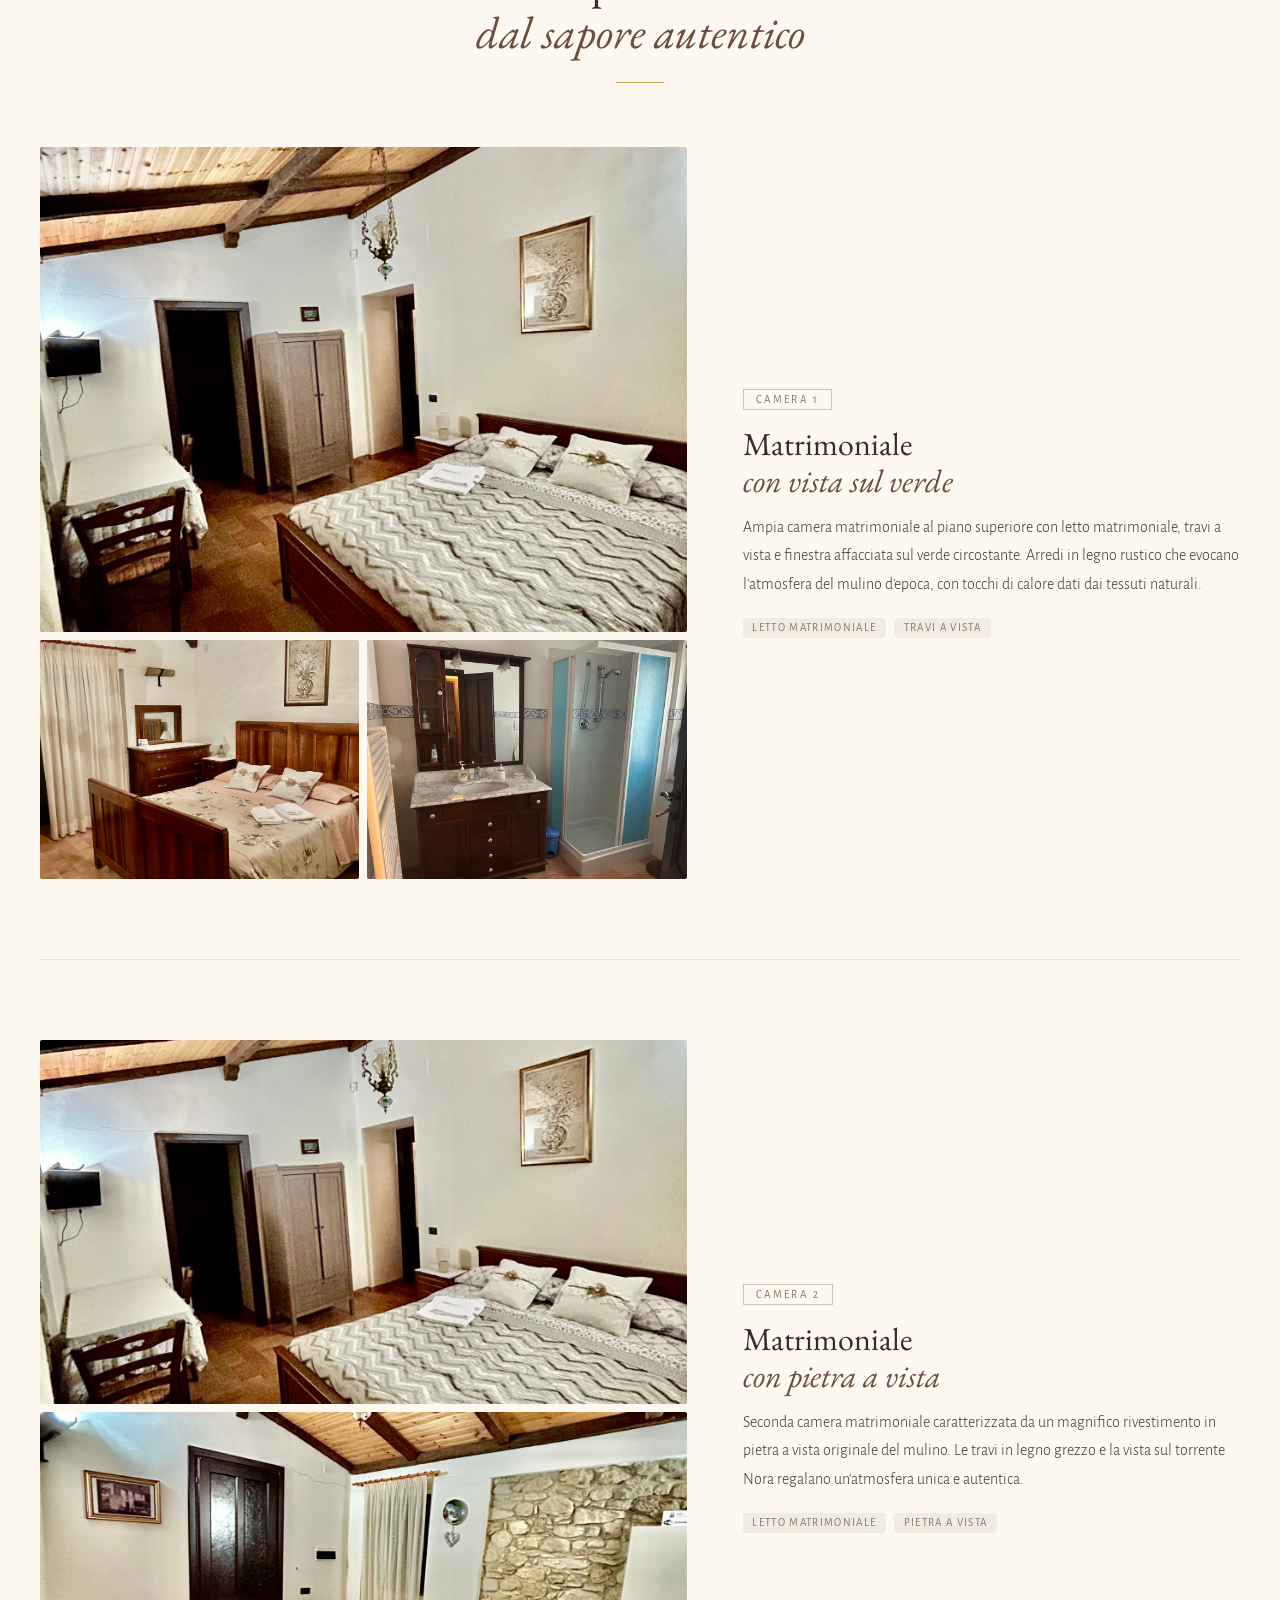
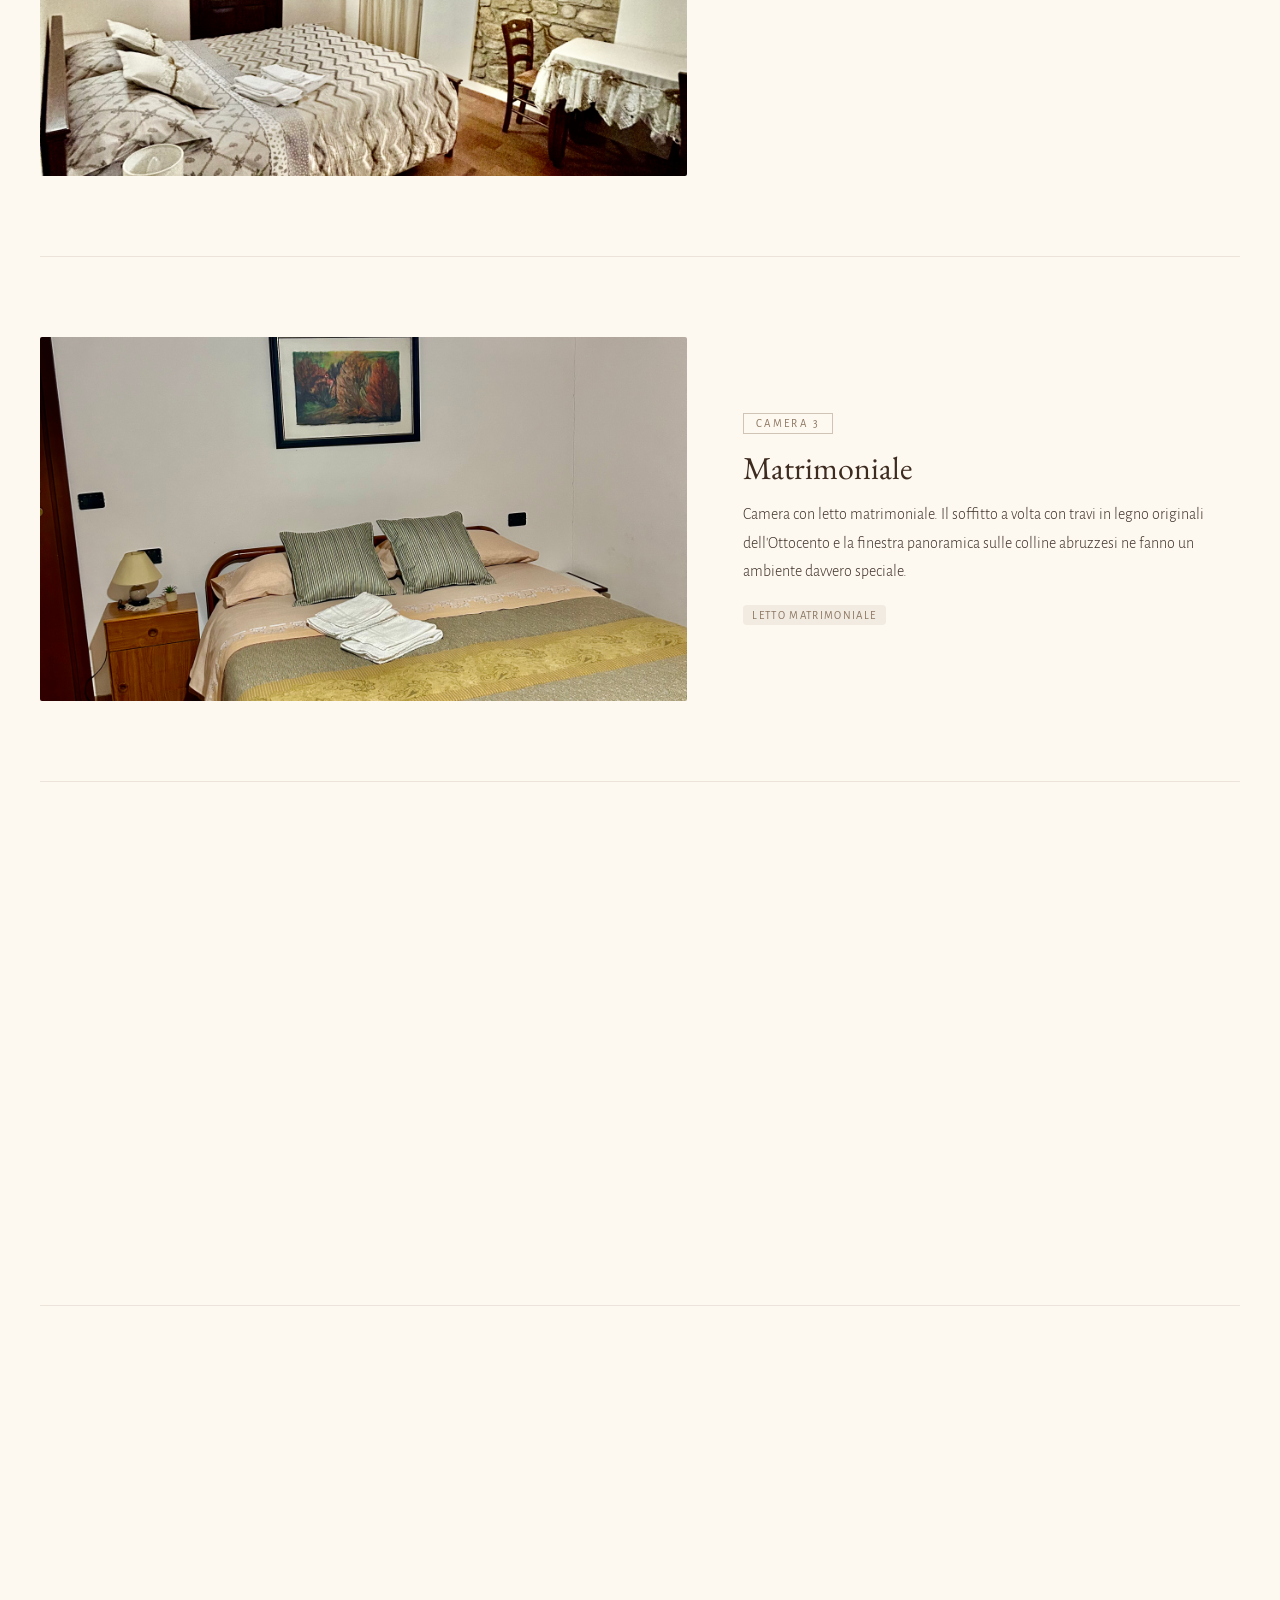
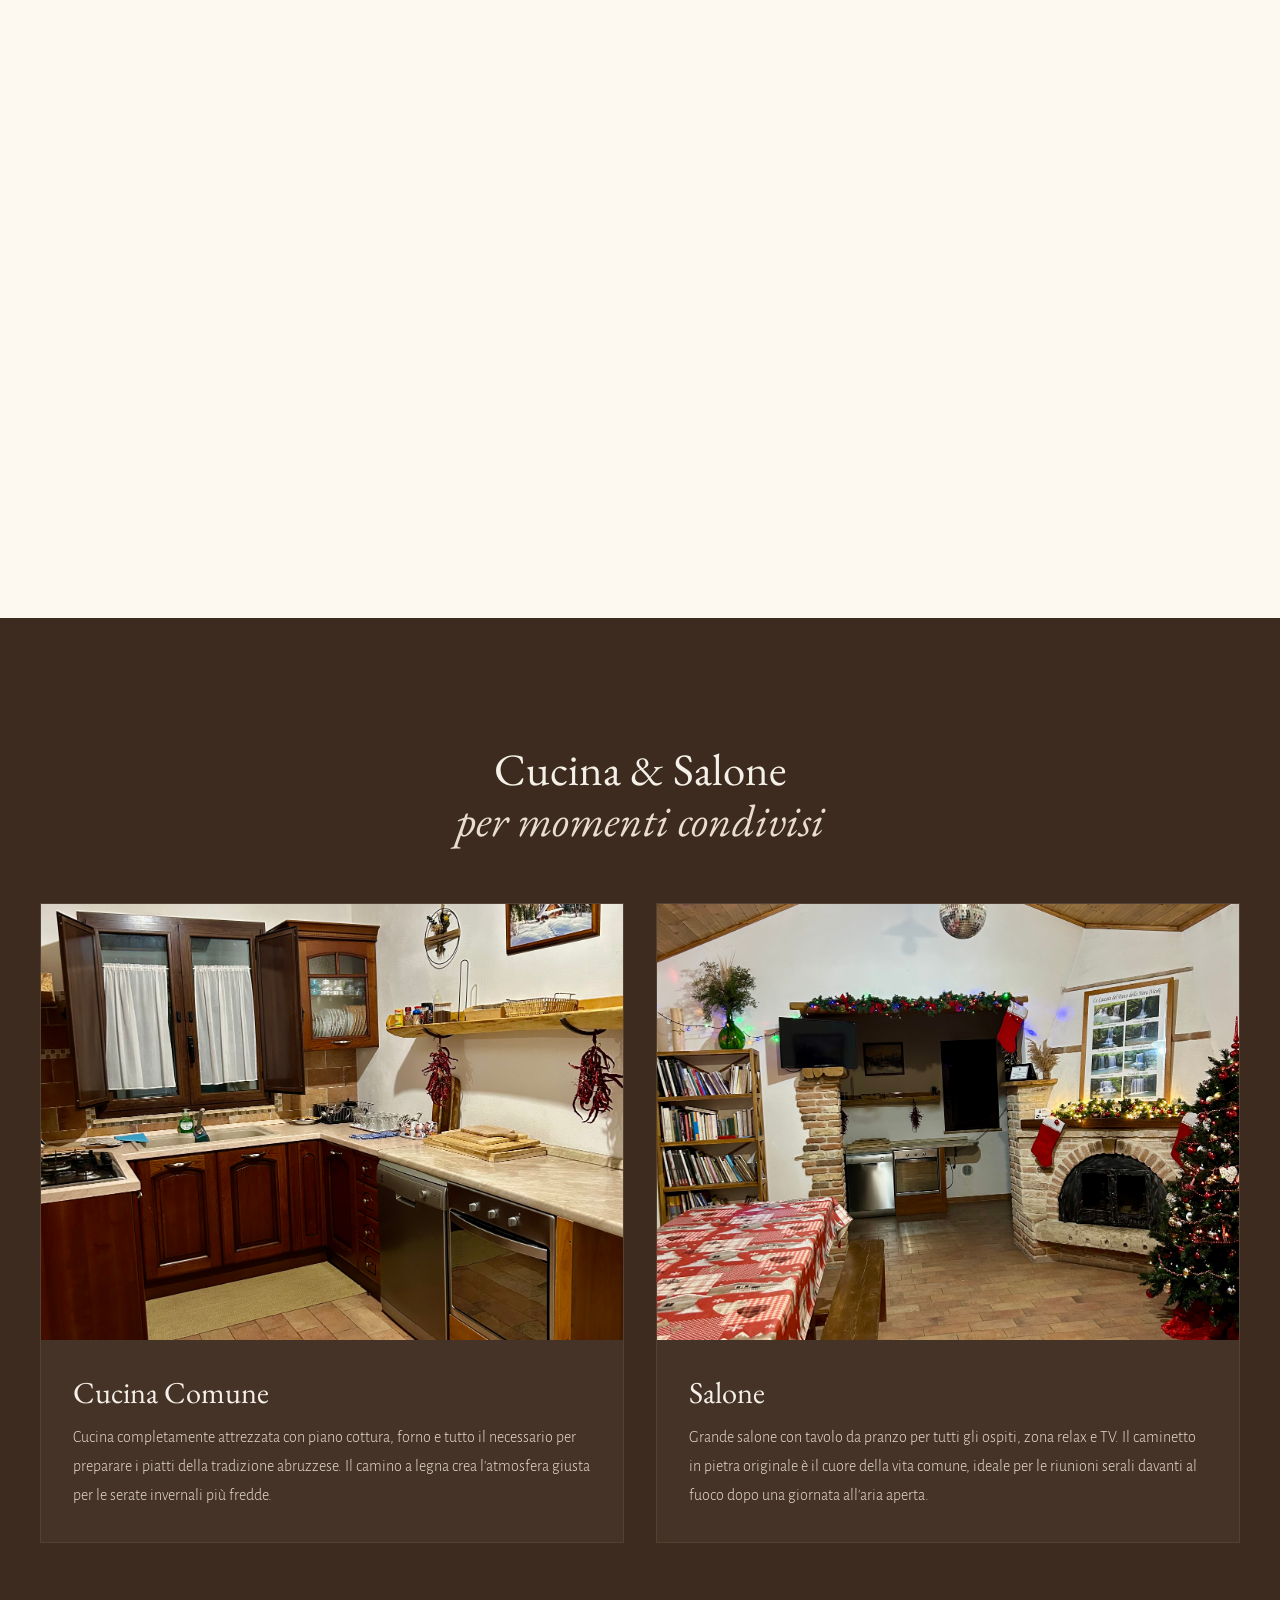
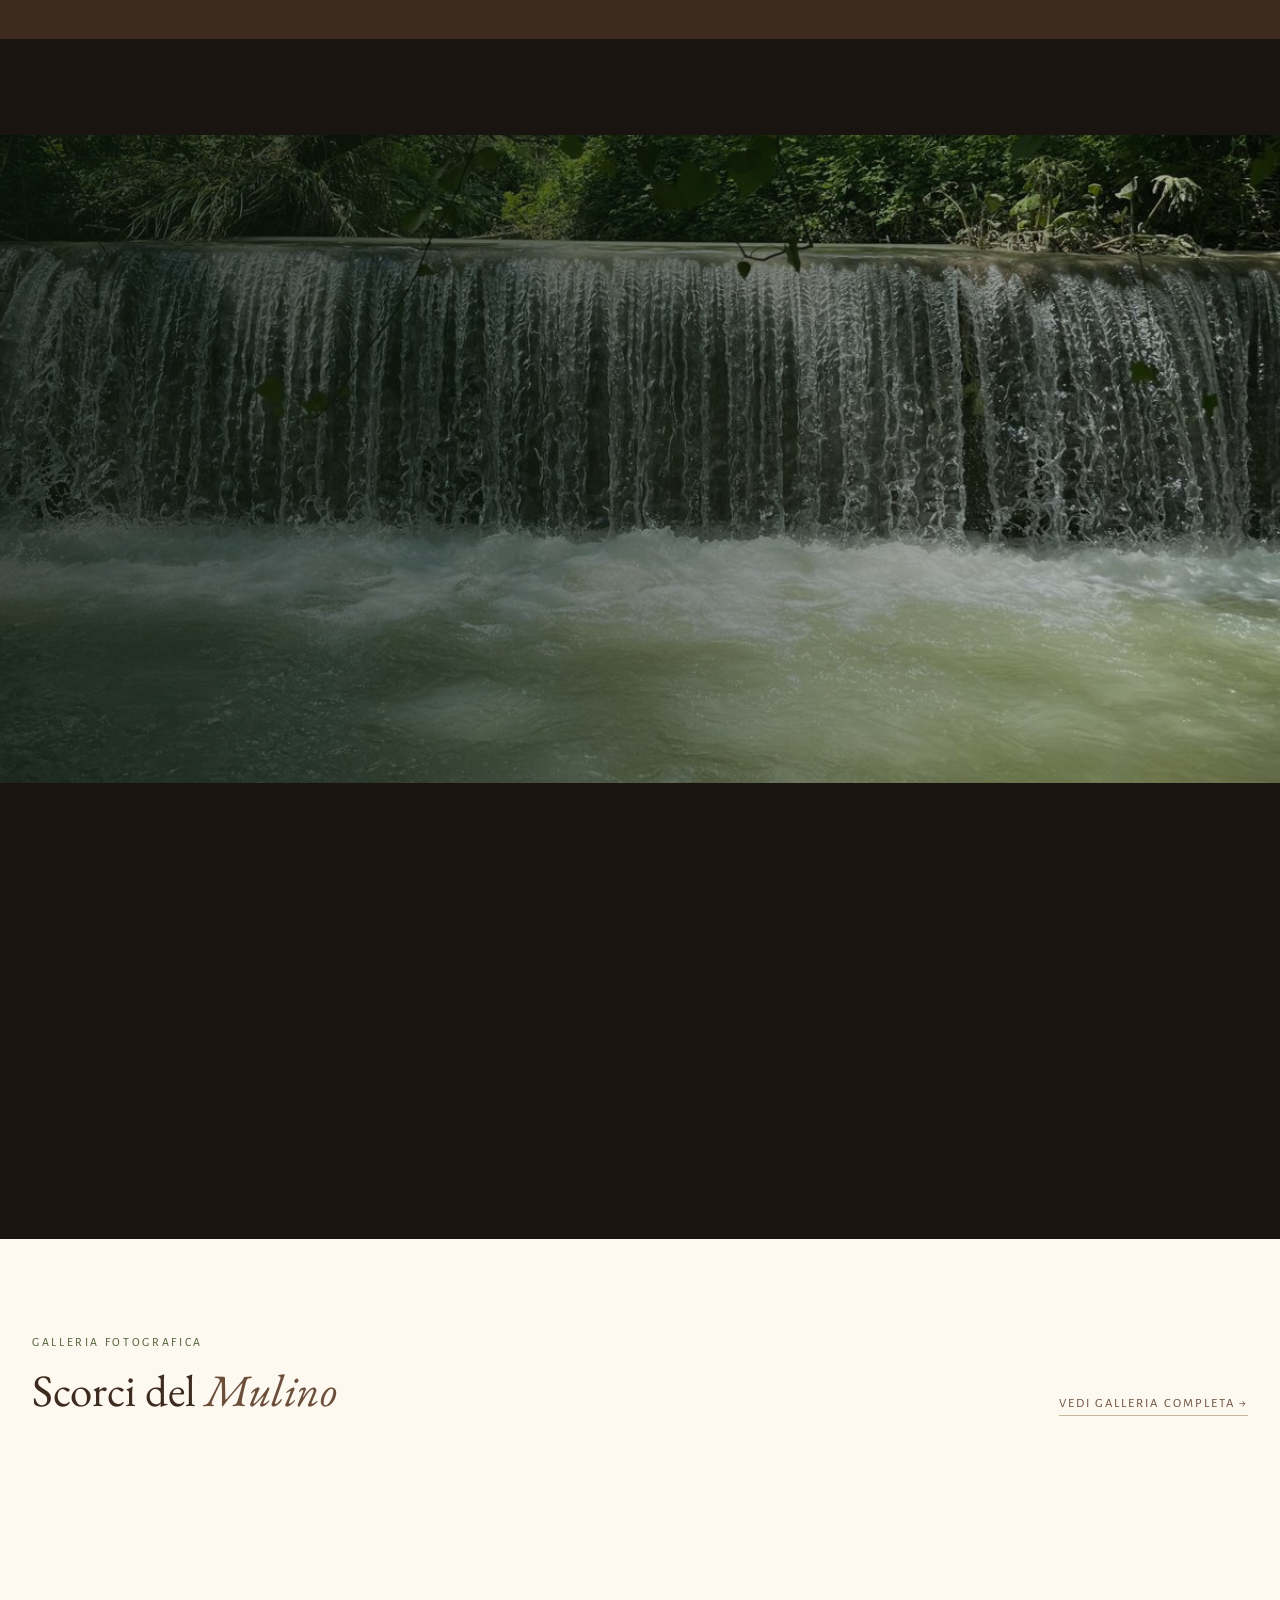
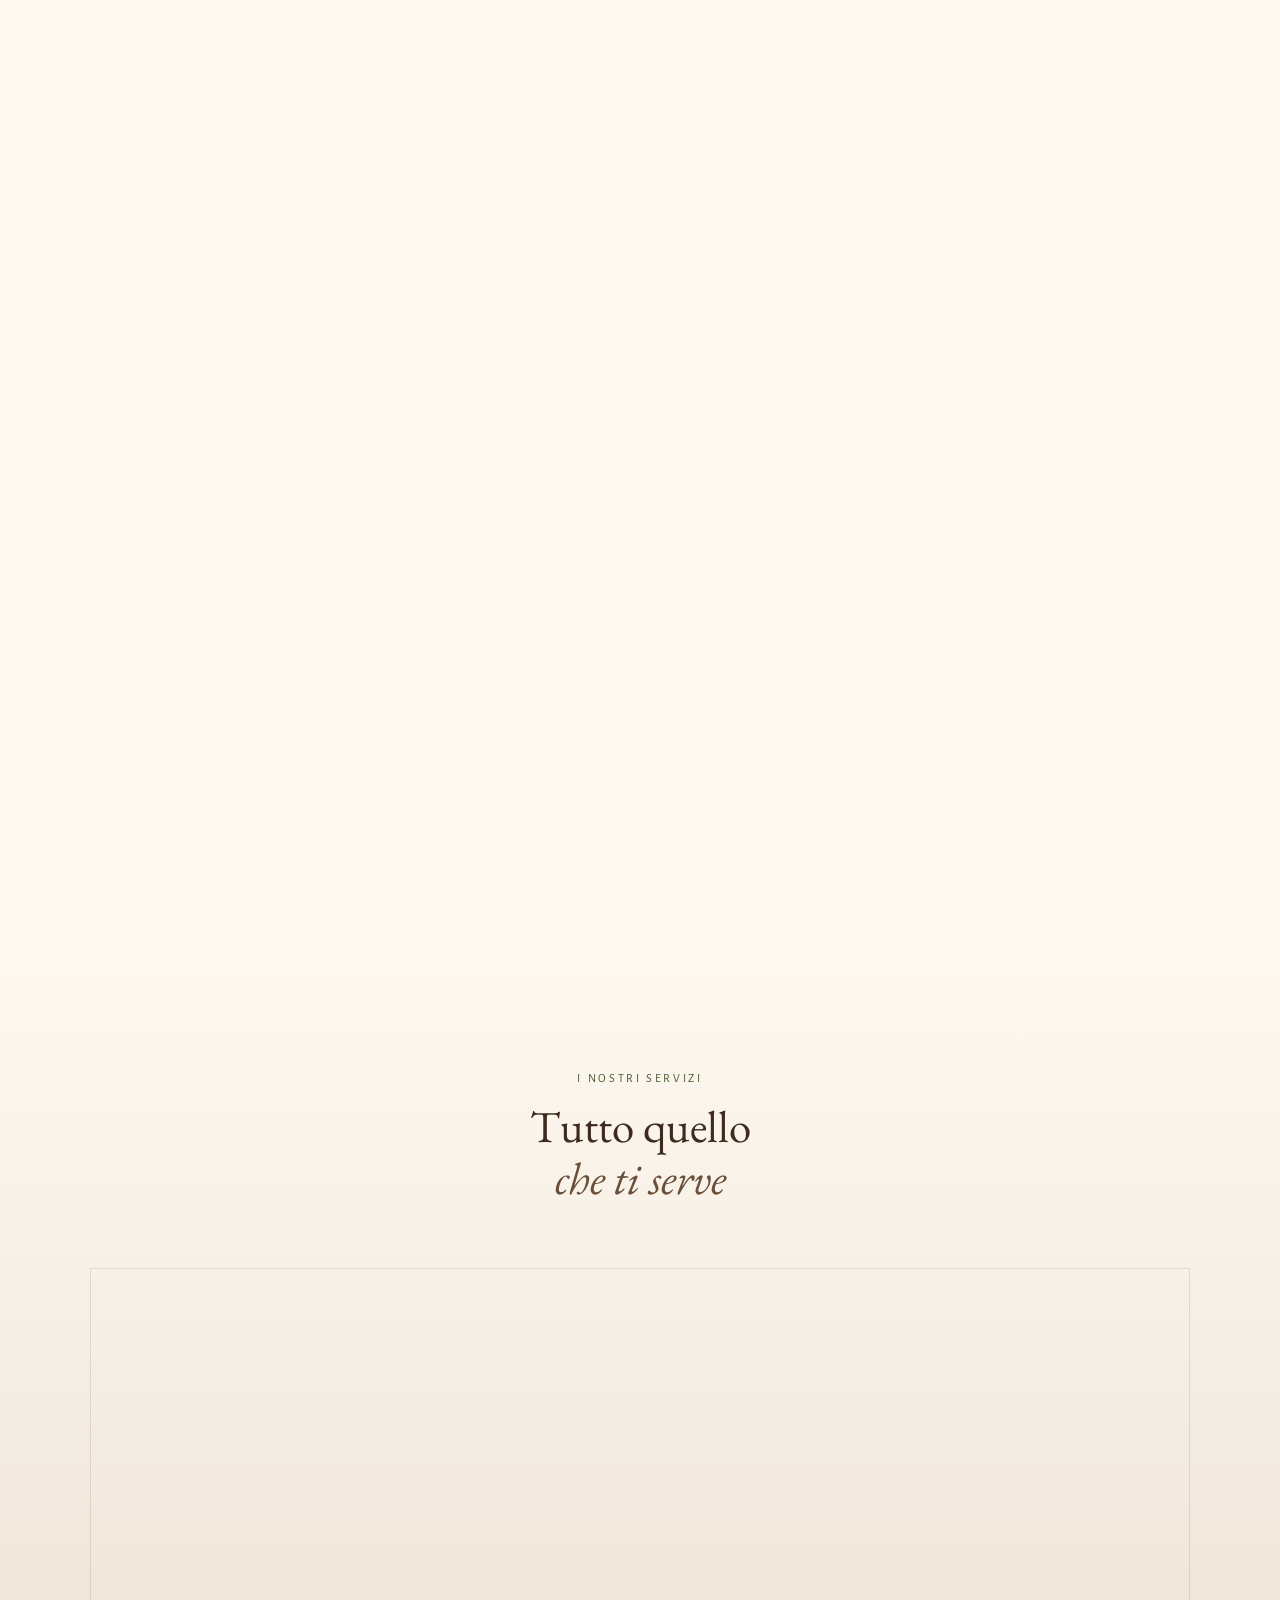
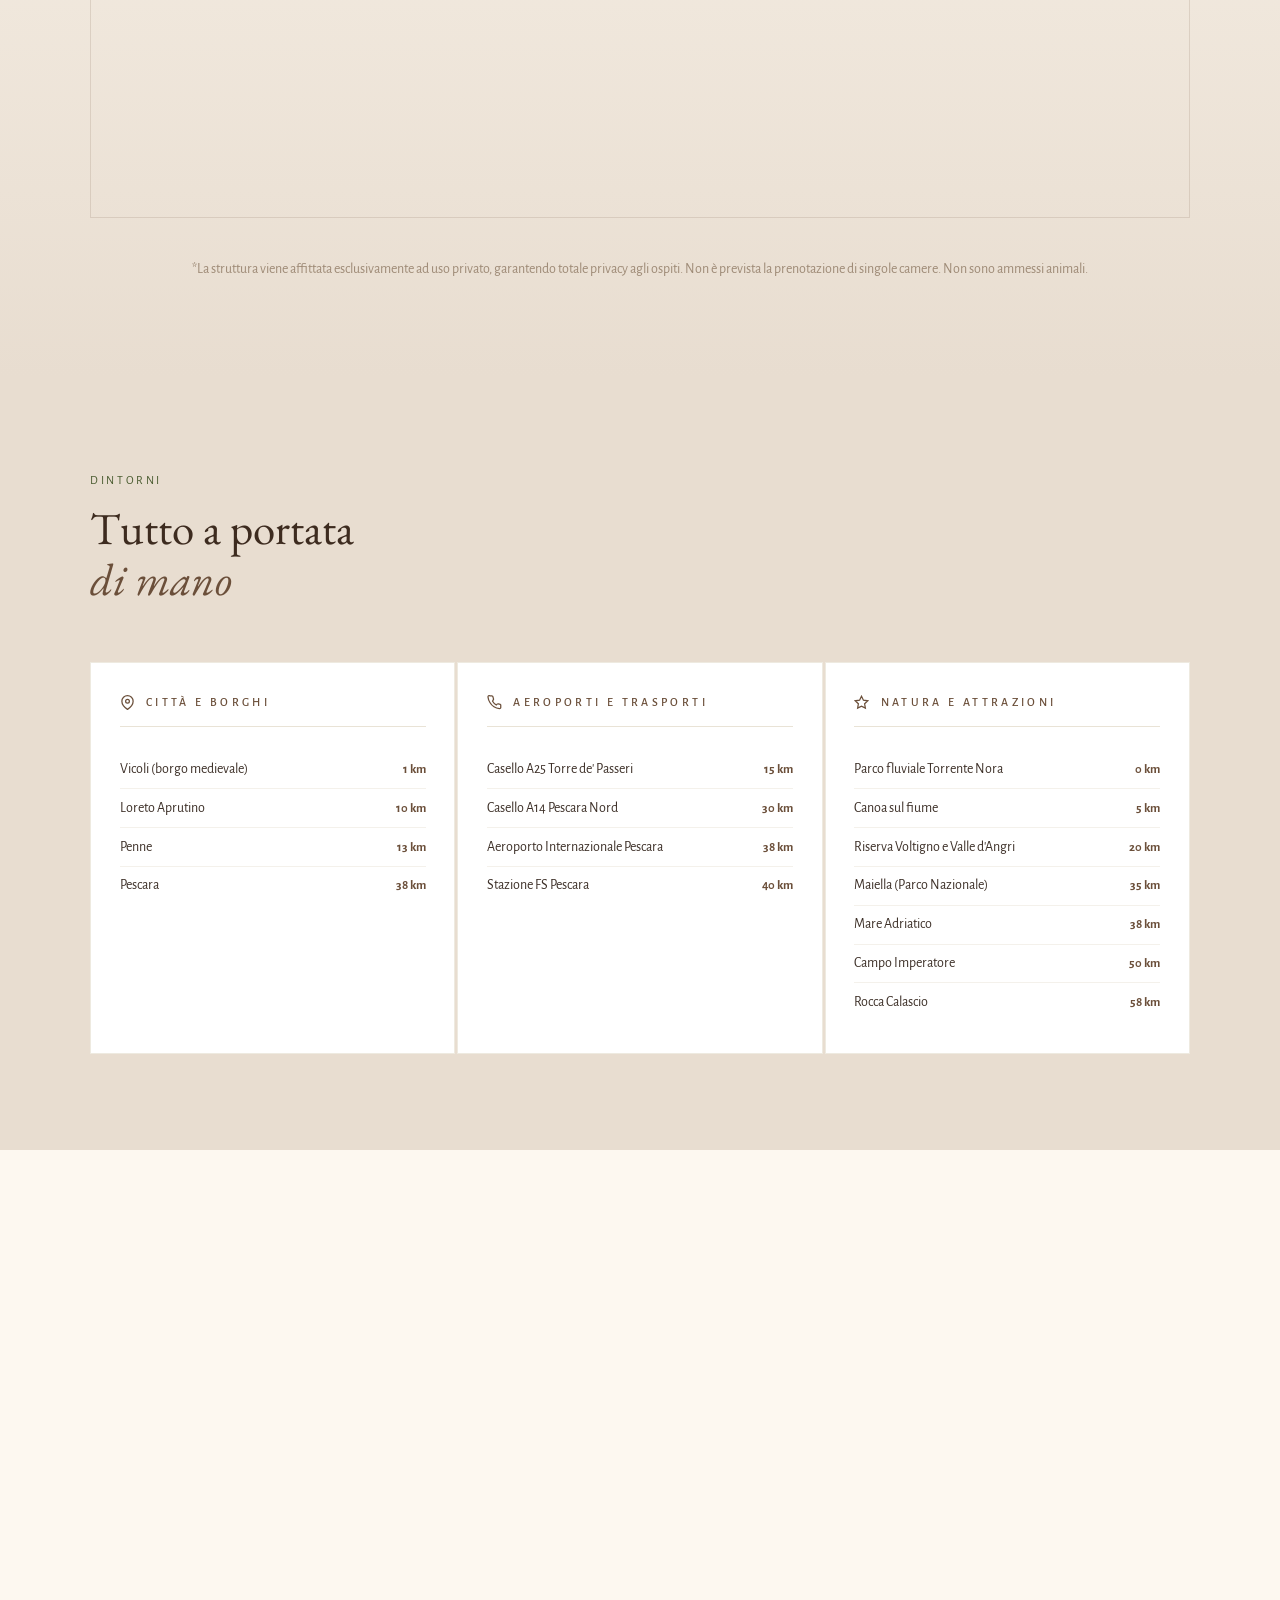
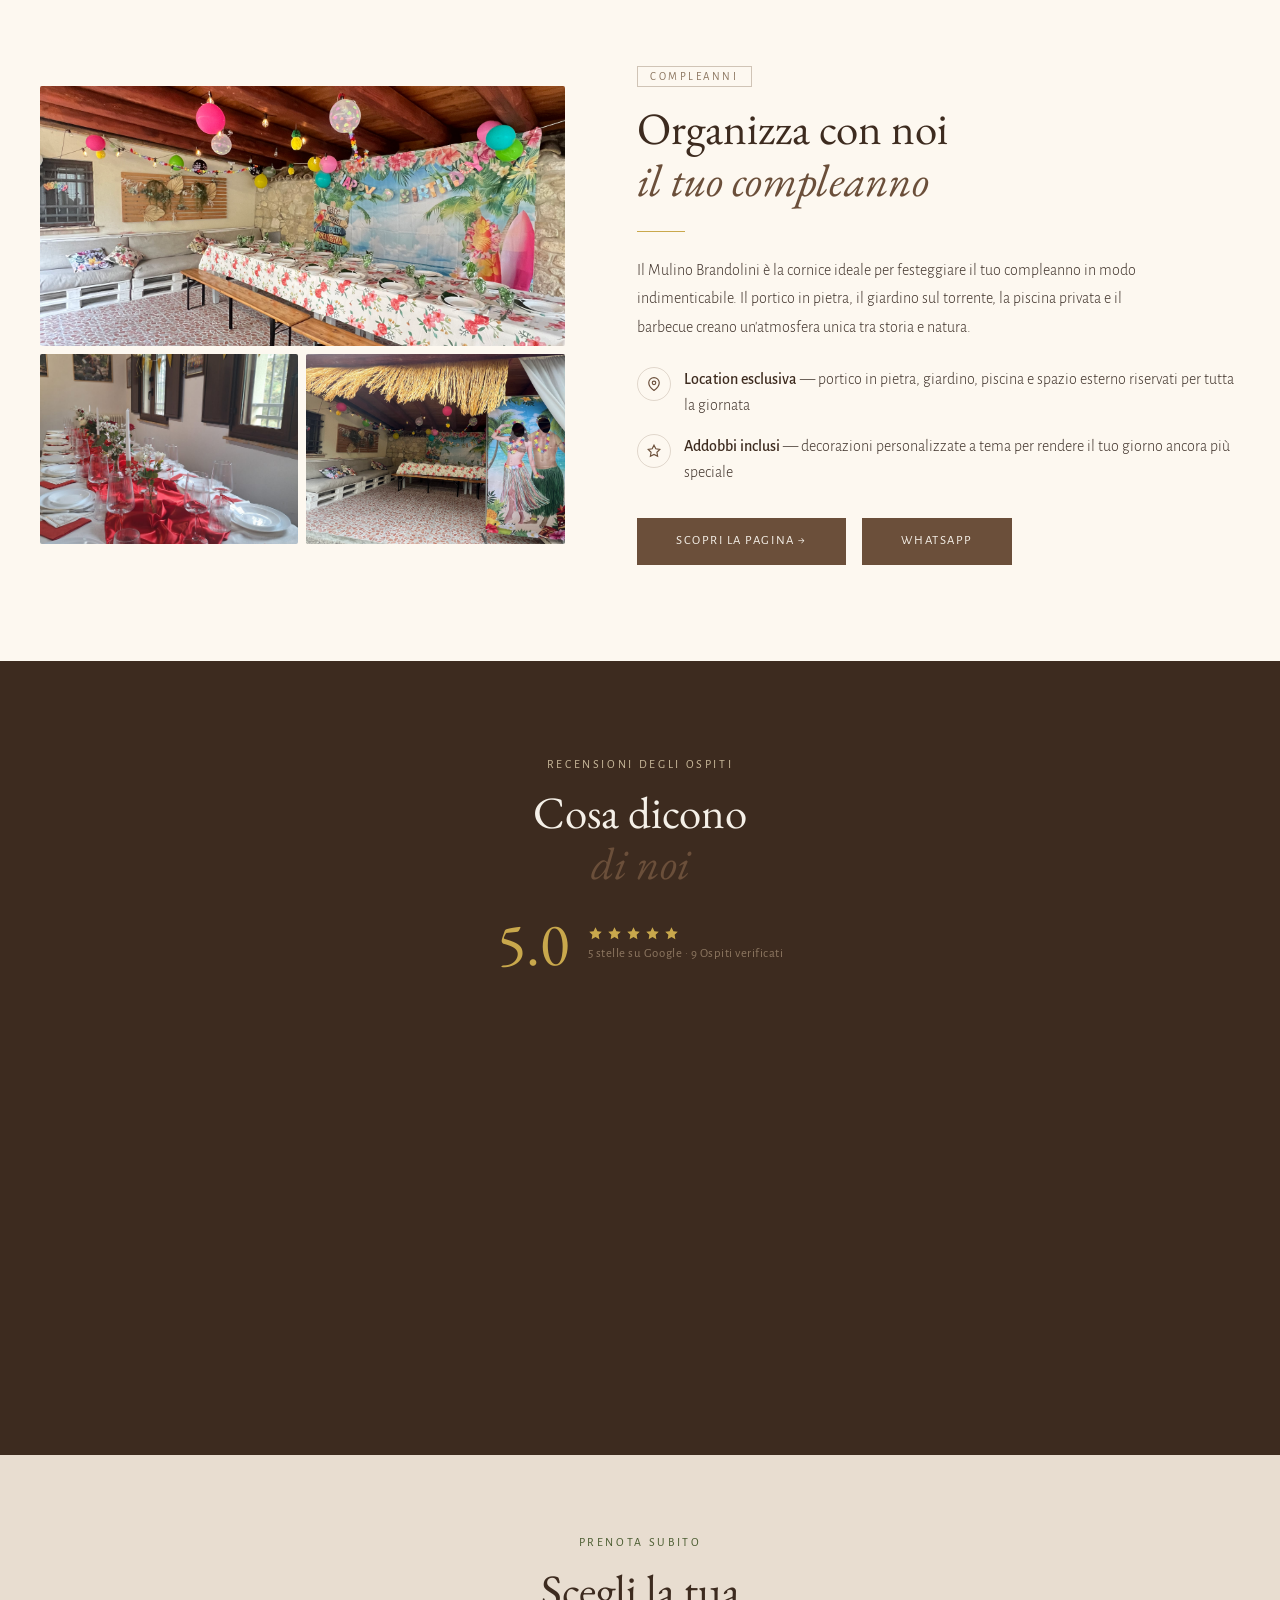
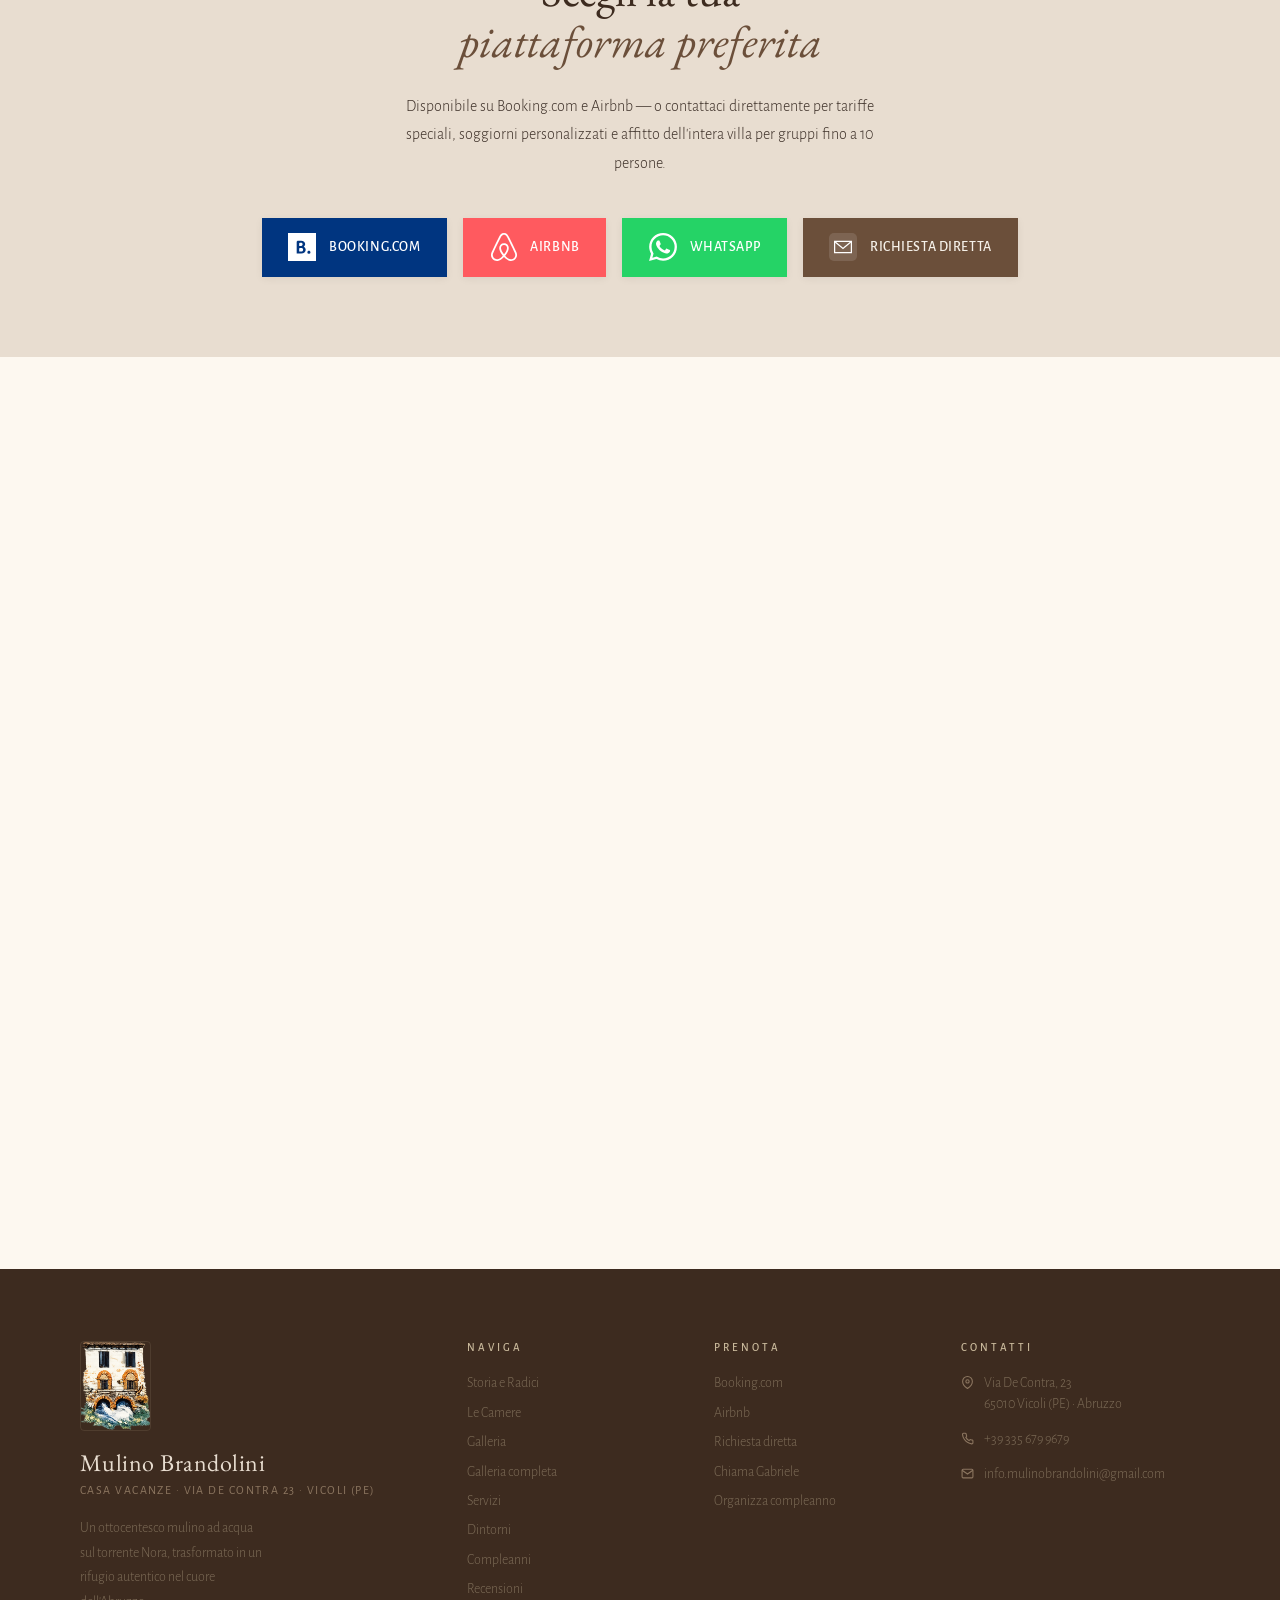
==== commit 2e50965d: "add GDPR cookie banner and refresh legal pages - new cookie-banner.js + cookie-banner.css (banner + " ====
--- a/index.html
+++ b/index.html
@@ -123,6 +123,7 @@
 @media(max-width:500px){.features-grid-8{grid-template-columns:1fr}.features-grid-8 .feature-item{border-right:none!important;border-top:none!important;border-bottom:1px solid rgba(140,118,96,.15)}.features-grid-8 .feature-item:last-child{border-bottom:none}}
 .features-note{max-width:var(--inner-md);margin:2.5rem auto 0;text-align:center;font-size:var(--text-sm);color:var(--stone-dark);opacity:.8;line-height:1.6}
 </style>
+<link rel="stylesheet" href="cookie-banner.css">
 </head>
 <body>
 
@@ -902,11 +903,12 @@
     </div>
   </div>
   <div class="footer-bottom">
-    <p class="footer-copy">© 2026 Mulino Brandolini · Gabriele Brandolini · Powered by GRY Brokers</p>
+    <p class="footer-copy">© 2026 Mulino Brandolini · Gabriele Brandolini · Powered by GRY Broker</p>
     <div class="footer-bottom-links">
       <a href="privacy-policy.html">Privacy Policy</a>
       <a href="cookie-policy.html">Cookie Policy</a>
       <a href="note-legali.html">Note Legali</a>
+      <a href="#" onclick="event.preventDefault(); window.__openCookiePreferences && window.__openCookiePreferences();">Gestisci preferenze cookie</a>
     </div>
   </div>
 </footer>
@@ -926,5 +928,16 @@
 })();
 </script>
 <script src="script.js" defer></script>
+<script src="cookie-banner.js" defer></script>
+<script>
+window.addEventListener('DOMContentLoaded', function () {
+  if (window.CookieBanner) {
+    window.CookieBanner.init({
+      policyUrl: 'cookie-policy.html',
+      version: '1'
+    });
+  }
+});
+</script>
 </body>
 </html>
--- a/cookie-banner.css
+++ b/cookie-banner.css
@@ -0,0 +1,238 @@
+/*
+ * Cookie banner — Mulino Brandolini brand overrides
+ * Selettori basati su data-cookie-banner="..." espositi da cookie-banner.js.
+ * Tre azioni (reject / customize / accept) condividono lo stesso stile per
+ * pari prominenza richiesta dalle Linee guida Garante 2021.
+ */
+
+[data-cookie-banner="root"] {
+  --cb-bg: var(--cream-warm, #fdf8f0);
+  --cb-bg-overlay: rgba(26, 20, 16, 0.6);
+  --cb-text: var(--ink, #1a1410);
+  --cb-text-muted: var(--ink-soft, #3d3028);
+  --cb-border: rgba(140, 118, 96, 0.25);
+  --cb-primary: var(--earth-dark, #3d2b1f);
+  --cb-primary-on: var(--cream, #f5f0e8);
+  --cb-link: var(--earth, #6b4f3a);
+  --cb-radius: 4px;
+  --cb-radius-sm: 2px;
+  --cb-shadow: 0 12px 32px rgba(26, 20, 16, 0.18);
+  --cb-z-banner: 9000;
+  --cb-z-modal: 9100;
+
+  font-family: var(--font-body, 'Alegreya Sans', sans-serif);
+  color: var(--cb-text);
+  font-size: var(--text-body, 1rem);
+  line-height: var(--leading-normal, 1.65);
+}
+
+/* ---- Banner (primo layer, fixed bottom) ---- */
+[data-cookie-banner="banner"] {
+  position: fixed;
+  inset: auto 0 0 0;
+  z-index: var(--cb-z-banner);
+  background: var(--cb-bg);
+  border-top: 1px solid var(--cb-border);
+  box-shadow: var(--cb-shadow);
+  padding: 1.5rem clamp(1rem, 4vw, 2rem);
+  display: flex;
+  flex-wrap: wrap;
+  gap: 1rem 1.75rem;
+  align-items: center;
+  justify-content: space-between;
+  animation: cb-slide-up 0.35s ease both;
+}
+@keyframes cb-slide-up { from { transform: translateY(100%); } to { transform: translateY(0); } }
+
+[data-cookie-banner="content"] { flex: 1 1 320px; min-width: 0; }
+[data-cookie-banner="heading"] {
+  margin: 0 0 0.4rem;
+  font-family: var(--font-display, 'EB Garamond', serif);
+  font-size: 1.35rem;
+  font-weight: var(--weight-regular, 400);
+  color: var(--earth-dark, #3d2b1f);
+}
+[data-cookie-banner="text"] {
+  margin: 0;
+  font-size: var(--text-sm, 0.875rem);
+  font-weight: var(--weight-light, 300);
+  color: var(--cb-text-muted);
+  line-height: var(--leading-relaxed, 1.8);
+}
+[data-cookie-banner="link"] { color: var(--cb-link); text-decoration: underline; }
+
+/* ---- Actions: identical visual weight (compliance) ---- */
+[data-cookie-banner="actions"],
+[data-cookie-banner="modal-actions"] {
+  display: flex;
+  flex-wrap: wrap;
+  gap: 0.5rem;
+  align-items: center;
+}
+[data-cookie-banner="modal-actions"] { justify-content: flex-end; }
+
+[data-cookie-banner="action"] {
+  padding: 0.7rem 1.4rem;
+  font-family: var(--font-body, 'Alegreya Sans', sans-serif);
+  font-size: var(--text-xs, 0.8rem);
+  font-weight: var(--weight-medium, 500);
+  letter-spacing: var(--tracking-wide, 0.12em);
+  text-transform: uppercase;
+  color: var(--cb-primary-on);
+  background: var(--cb-primary);
+  border: 1px solid var(--cb-primary);
+  border-radius: var(--cb-radius-sm);
+  cursor: pointer;
+  min-width: 130px;
+  transition: opacity 0.2s ease, transform 0.1s ease;
+}
+[data-cookie-banner="action"]:hover { opacity: 0.85; }
+[data-cookie-banner="action"]:active { transform: translateY(1px); }
+[data-cookie-banner="action"]:focus-visible { outline: 2px solid var(--gold, #c9a84c); outline-offset: 2px; }
+
+/* ---- Modal (secondo layer / preferenze) ---- */
+[data-cookie-banner="modal"] {
+  position: fixed;
+  inset: 0;
+  z-index: var(--cb-z-modal);
+  background: var(--cb-bg-overlay);
+  display: flex;
+  align-items: center;
+  justify-content: center;
+  padding: 1rem;
+  animation: cb-fade-in 0.2s ease both;
+}
+@keyframes cb-fade-in { from { opacity: 0; } to { opacity: 1; } }
+
+[data-cookie-banner="modal-content"] {
+  width: min(92vw, 580px);
+  max-height: 88vh;
+  display: flex;
+  flex-direction: column;
+  background: var(--cb-bg);
+  border-radius: var(--cb-radius);
+  box-shadow: var(--cb-shadow);
+  overflow: hidden;
+}
+
+[data-cookie-banner="modal-header"] {
+  display: flex;
+  align-items: center;
+  justify-content: space-between;
+  padding: 1.25rem 1.5rem;
+  border-bottom: 1px solid var(--cb-border);
+}
+[data-cookie-banner="modal-title"] {
+  margin: 0;
+  font-family: var(--font-display, 'EB Garamond', serif);
+  font-size: 1.5rem;
+  font-weight: var(--weight-regular, 400);
+  color: var(--earth-dark, #3d2b1f);
+}
+[data-cookie-banner="modal-close"] {
+  background: transparent;
+  border: 1px solid var(--cb-border);
+  border-radius: var(--cb-radius-sm);
+  padding: 0.4rem 0.85rem;
+  font-size: var(--text-micro, 0.7rem);
+  letter-spacing: var(--tracking-wide, 0.12em);
+  text-transform: uppercase;
+  color: var(--cb-text-muted);
+  cursor: pointer;
+  font-family: var(--font-body, 'Alegreya Sans', sans-serif);
+}
+
+[data-cookie-banner="categories"] {
+  flex: 1;
+  overflow-y: auto;
+  padding: 1rem 1.5rem;
+  display: flex;
+  flex-direction: column;
+  gap: 0.85rem;
+}
+[data-cookie-banner="category"] {
+  border: 1px solid var(--cb-border);
+  border-radius: var(--cb-radius-sm);
+  padding: 0.85rem 1rem;
+  background: rgba(255, 255, 255, 0.4);
+}
+[data-cookie-banner="category-header"] {
+  display: flex;
+  align-items: center;
+  justify-content: space-between;
+  gap: 0.75rem;
+}
+[data-cookie-banner="category-title"] {
+  font-family: var(--font-display, 'EB Garamond', serif);
+  font-weight: var(--weight-medium, 500);
+  font-size: 1.1rem;
+  color: var(--earth-dark, #3d2b1f);
+}
+[data-cookie-banner="category-desc"] {
+  margin: 0.35rem 0 0;
+  font-size: var(--text-sm, 0.875rem);
+  font-weight: var(--weight-light, 300);
+  color: var(--cb-text-muted);
+  line-height: var(--leading-relaxed, 1.8);
+}
+
+[data-cookie-banner="toggle"] {
+  display: inline-flex;
+  align-items: center;
+  gap: 0.5rem;
+  cursor: pointer;
+  user-select: none;
+  font-size: var(--text-micro, 0.7rem);
+  letter-spacing: var(--tracking-wide, 0.12em);
+  text-transform: uppercase;
+  color: var(--cb-text-muted);
+}
+[data-cookie-banner="toggle-input"] {
+  appearance: none;
+  -webkit-appearance: none;
+  width: 36px;
+  height: 20px;
+  border-radius: 9999px;
+  background: var(--stone, #c8b89a);
+  position: relative;
+  cursor: pointer;
+  transition: background-color 0.2s ease;
+  margin: 0;
+  border: none;
+}
+[data-cookie-banner="toggle-input"]::after {
+  content: '';
+  position: absolute;
+  top: 2px;
+  left: 2px;
+  width: 16px;
+  height: 16px;
+  border-radius: 9999px;
+  background: var(--cream, #f5f0e8);
+  transition: transform 0.2s ease;
+}
+[data-cookie-banner="toggle-input"]:checked { background: var(--cb-primary); }
+[data-cookie-banner="toggle-input"]:checked::after { transform: translateX(16px); }
+[data-cookie-banner="toggle-input"]:disabled { opacity: 0.6; cursor: not-allowed; }
+
+[data-cookie-banner="modal-actions"] {
+  padding: 1rem 1.5rem;
+  border-top: 1px solid var(--cb-border);
+}
+
+[data-cookie-banner="modal-footer"] {
+  padding: 0.85rem 1.5rem;
+  border-top: 1px solid var(--cb-border);
+  font-size: var(--text-sm, 0.875rem);
+}
+
+@media (max-width: 560px) {
+  [data-cookie-banner="actions"],
+  [data-cookie-banner="modal-actions"] { width: 100%; }
+  [data-cookie-banner="action"] { flex: 1 1 100%; min-width: 0; }
+}
+
+@media (prefers-reduced-motion: reduce) {
+  [data-cookie-banner="banner"],
+  [data-cookie-banner="modal"] { animation: none; }
+}
